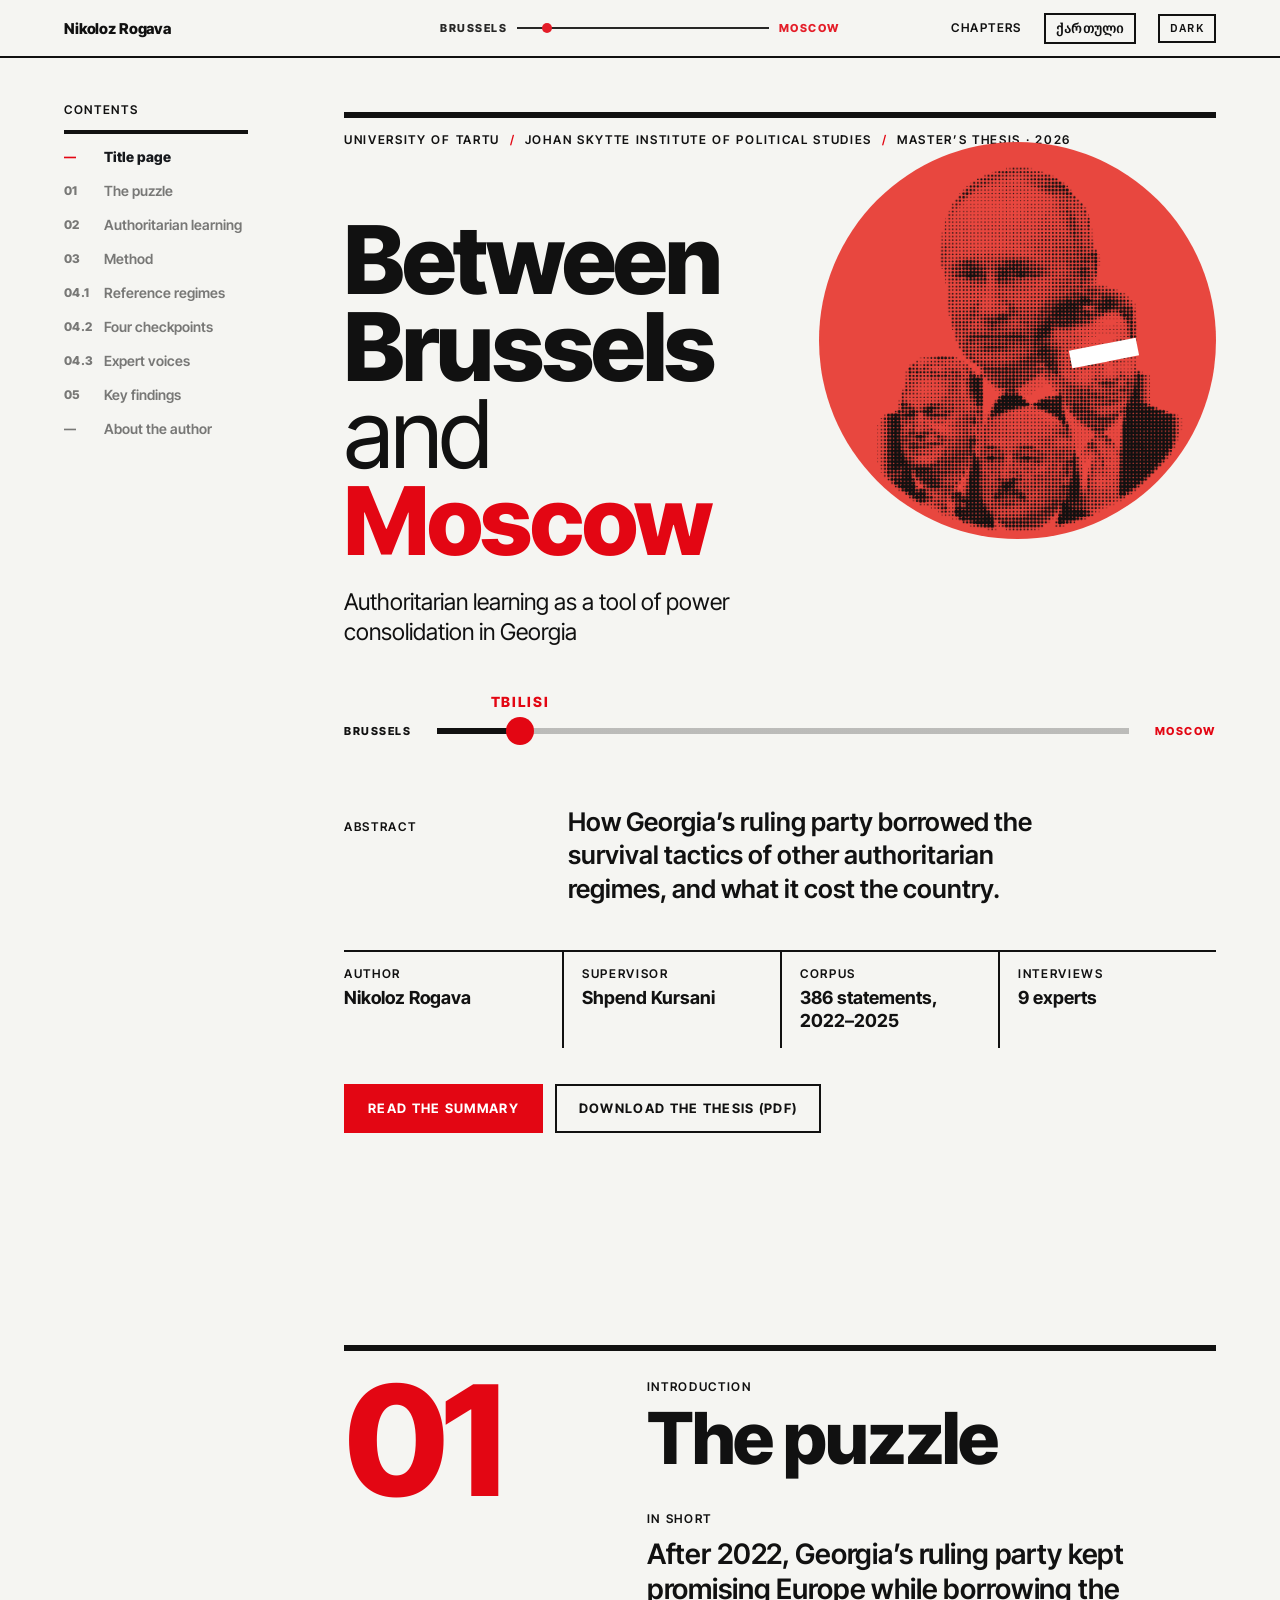
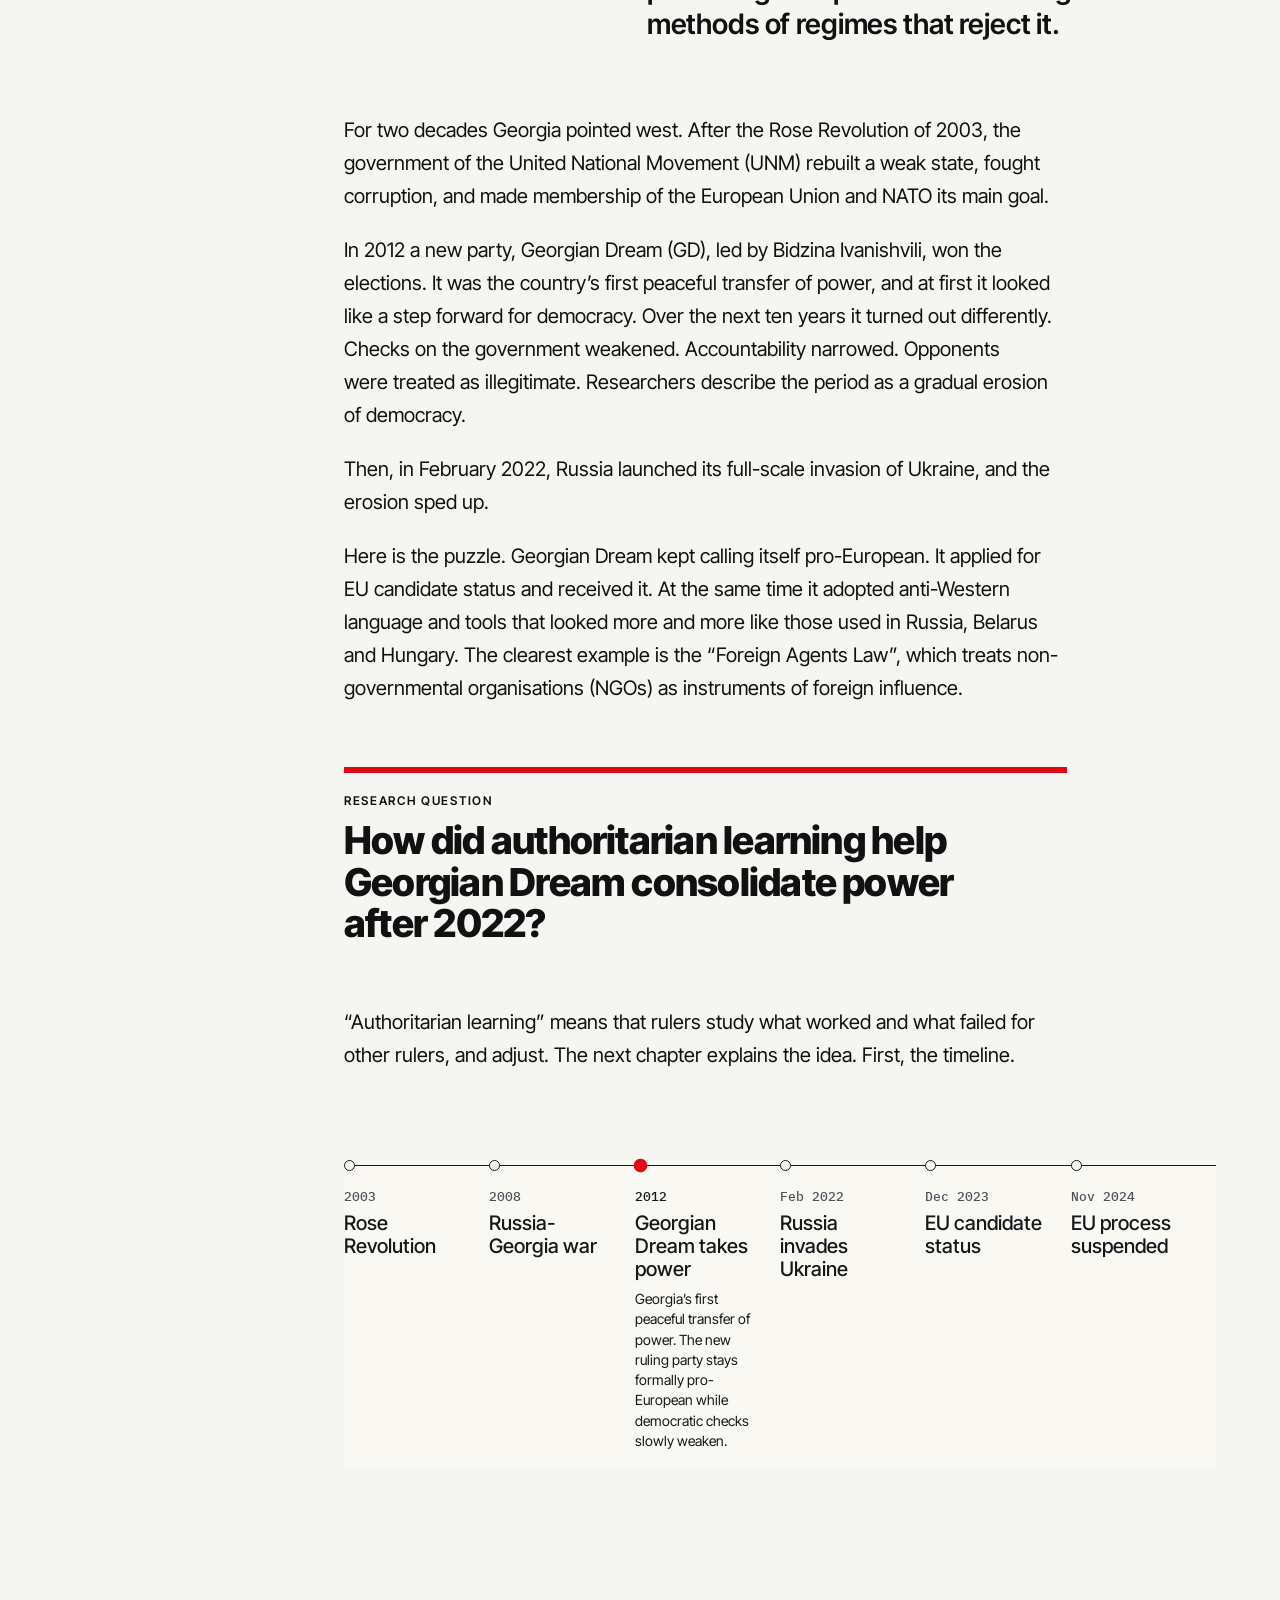
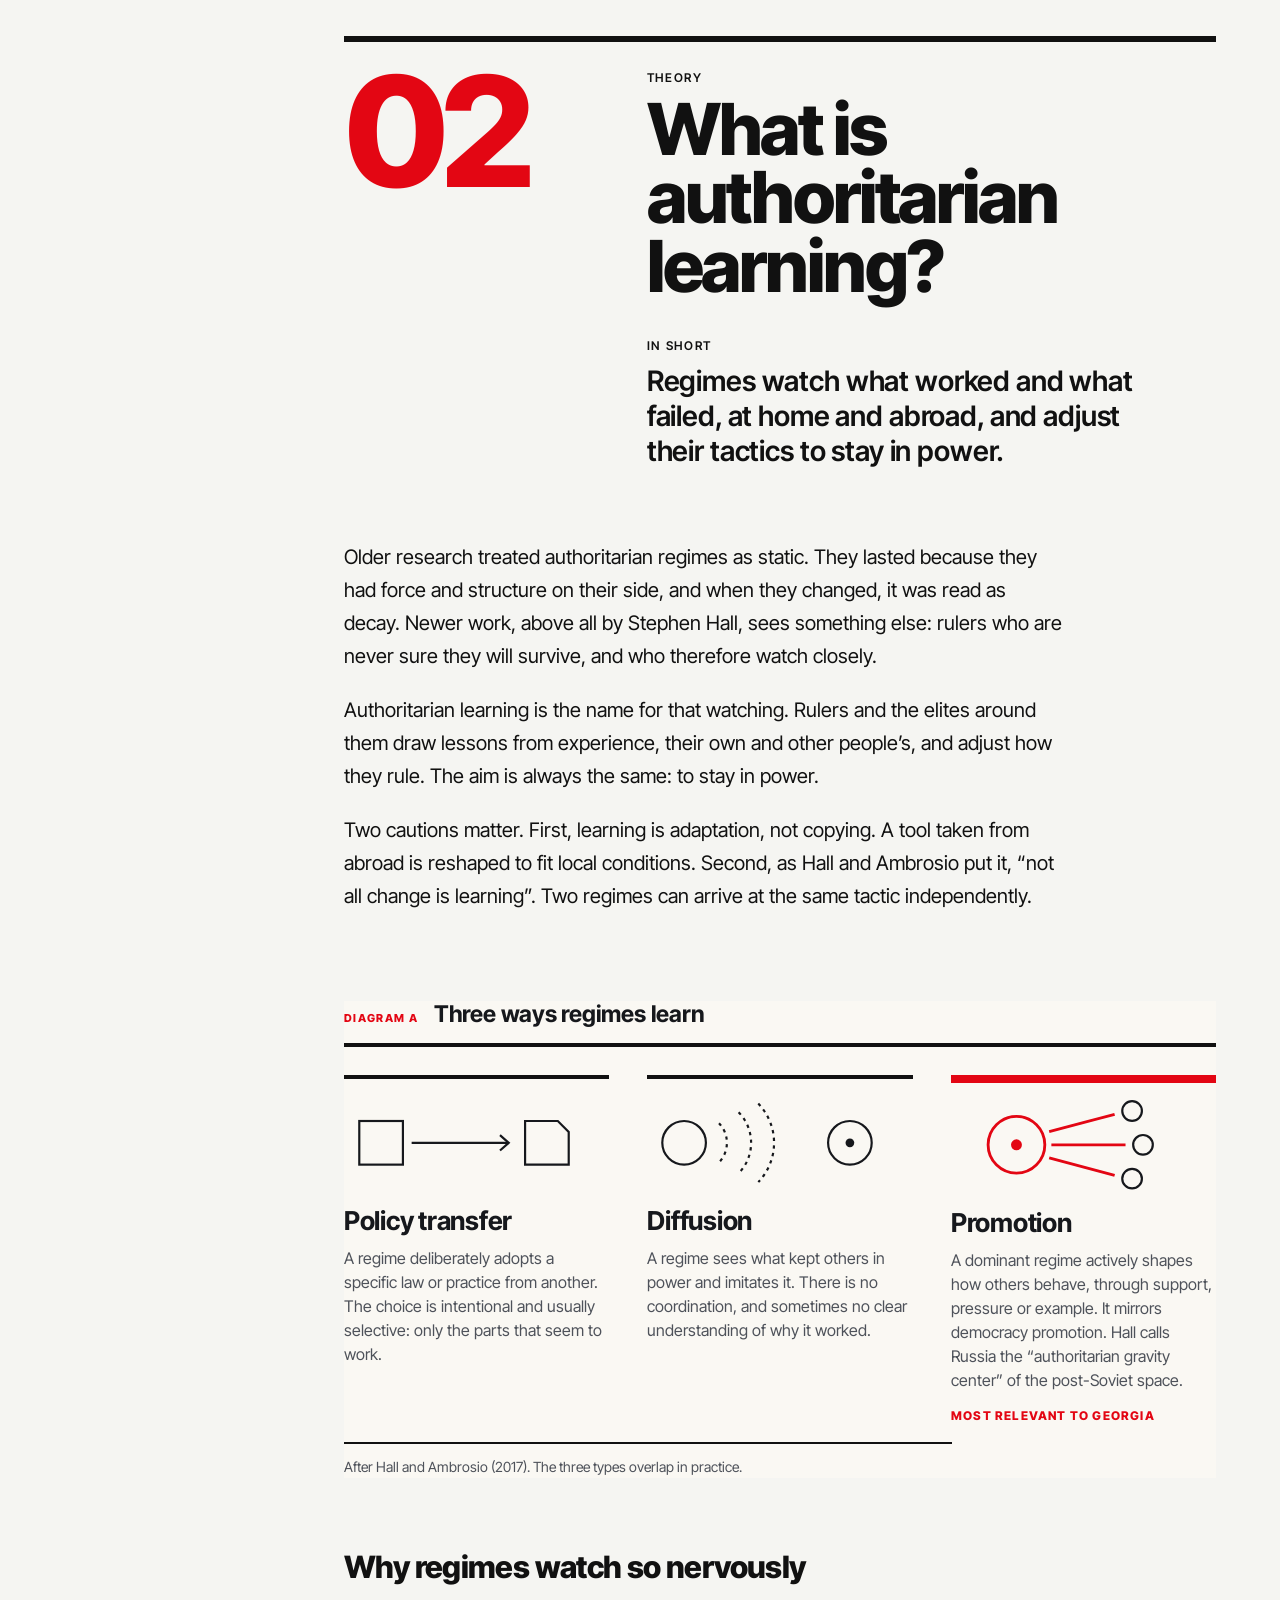
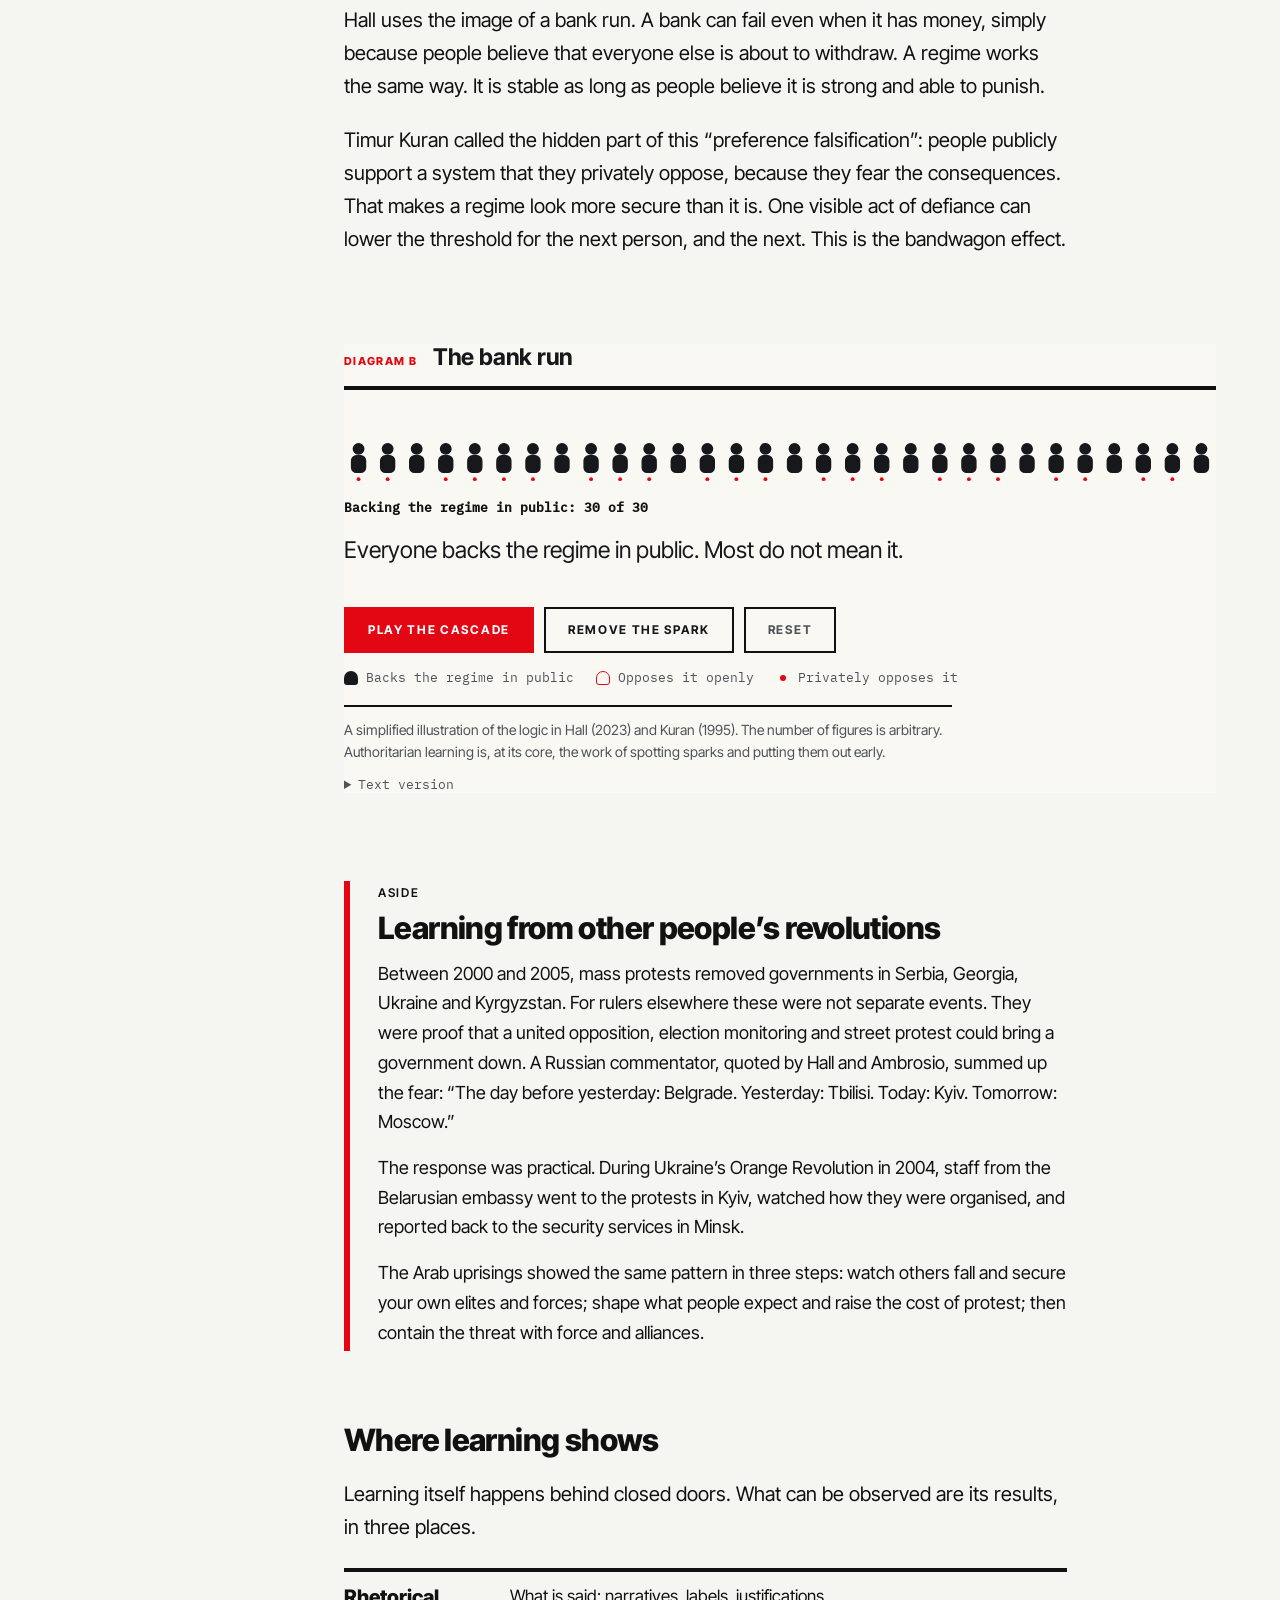
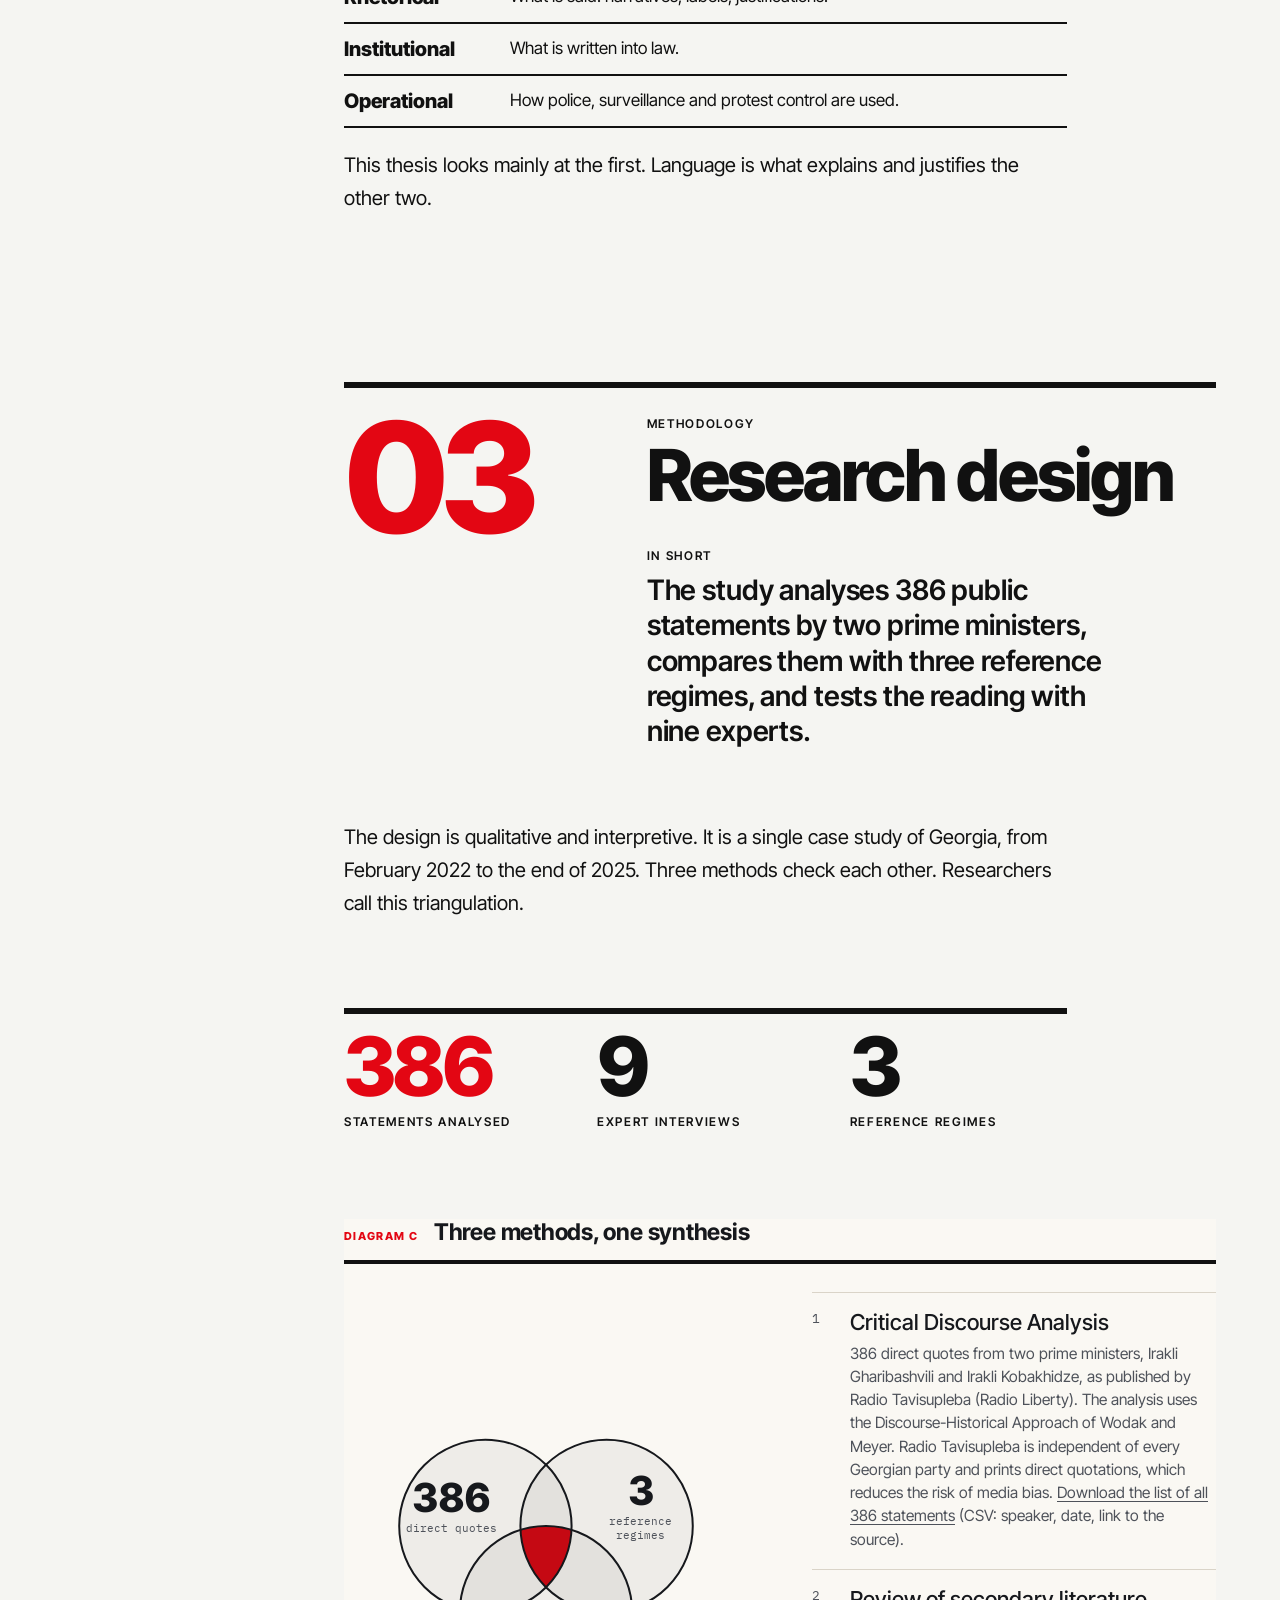
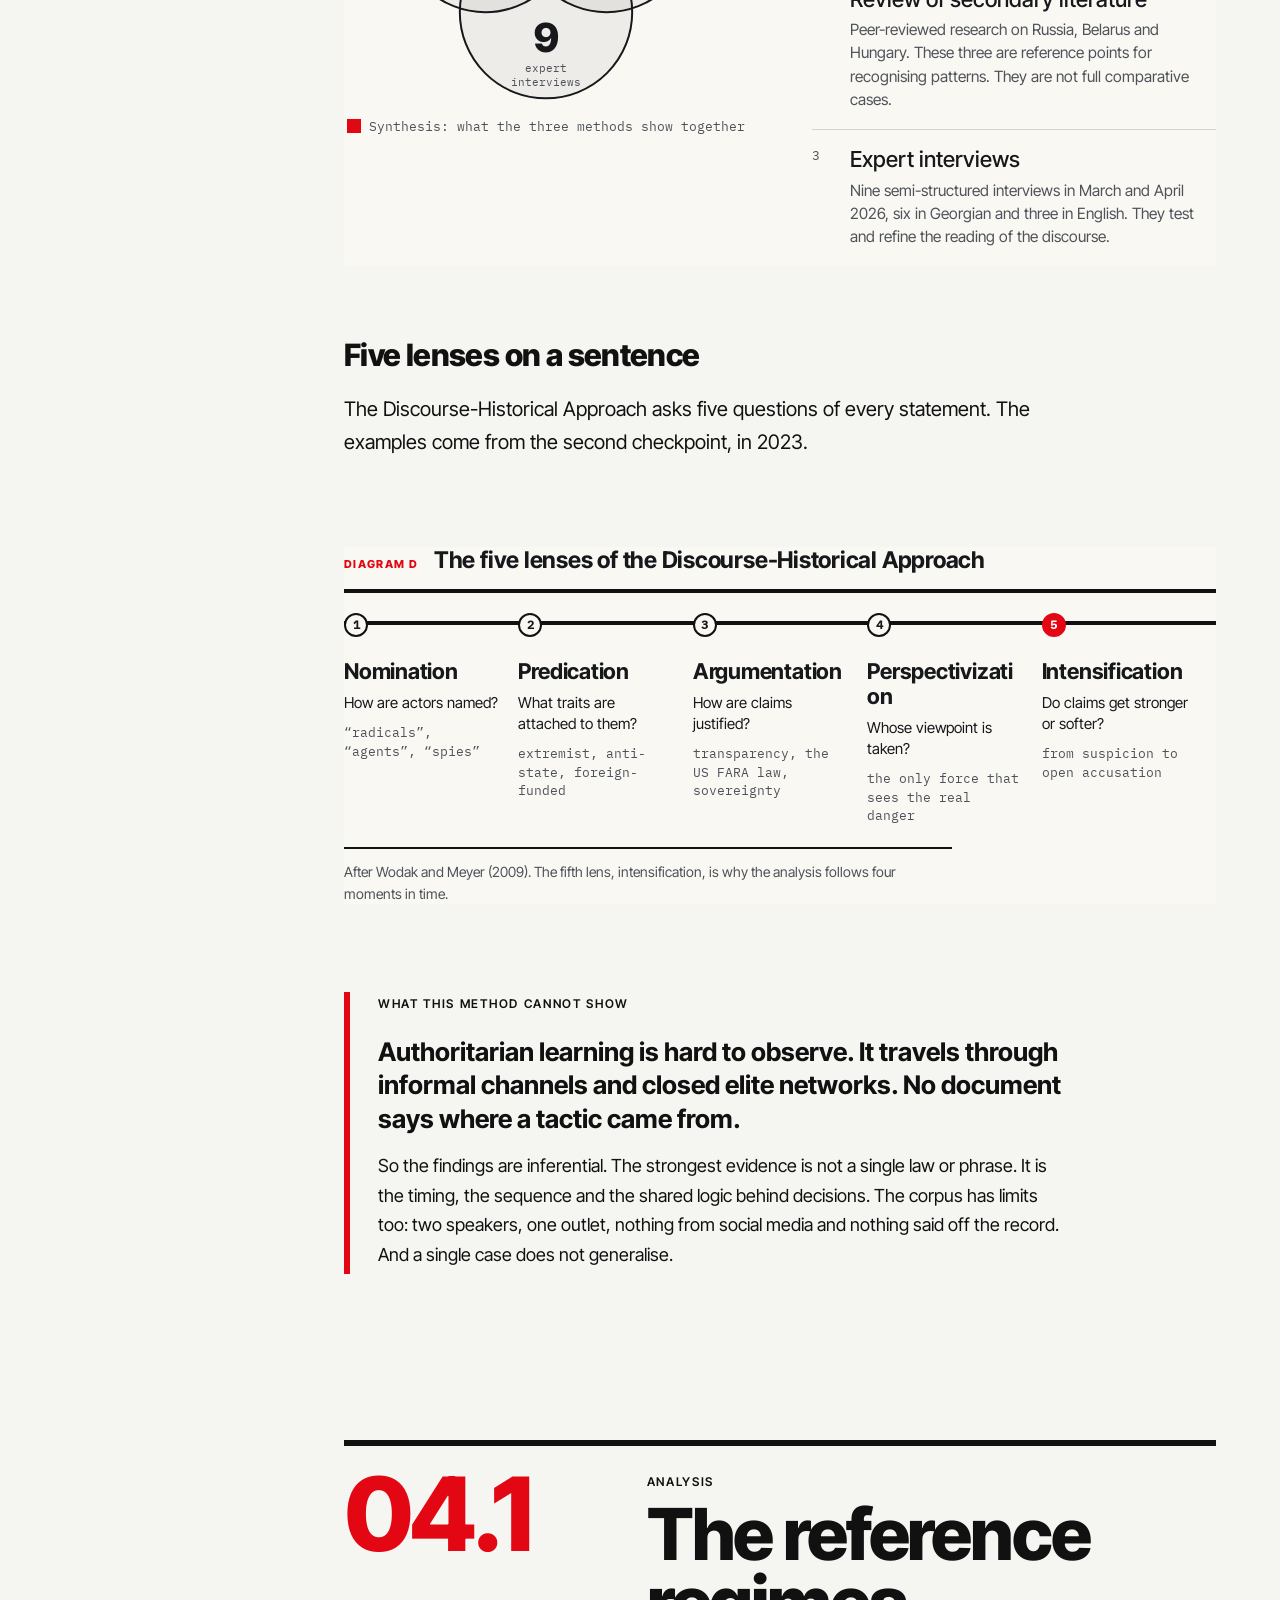
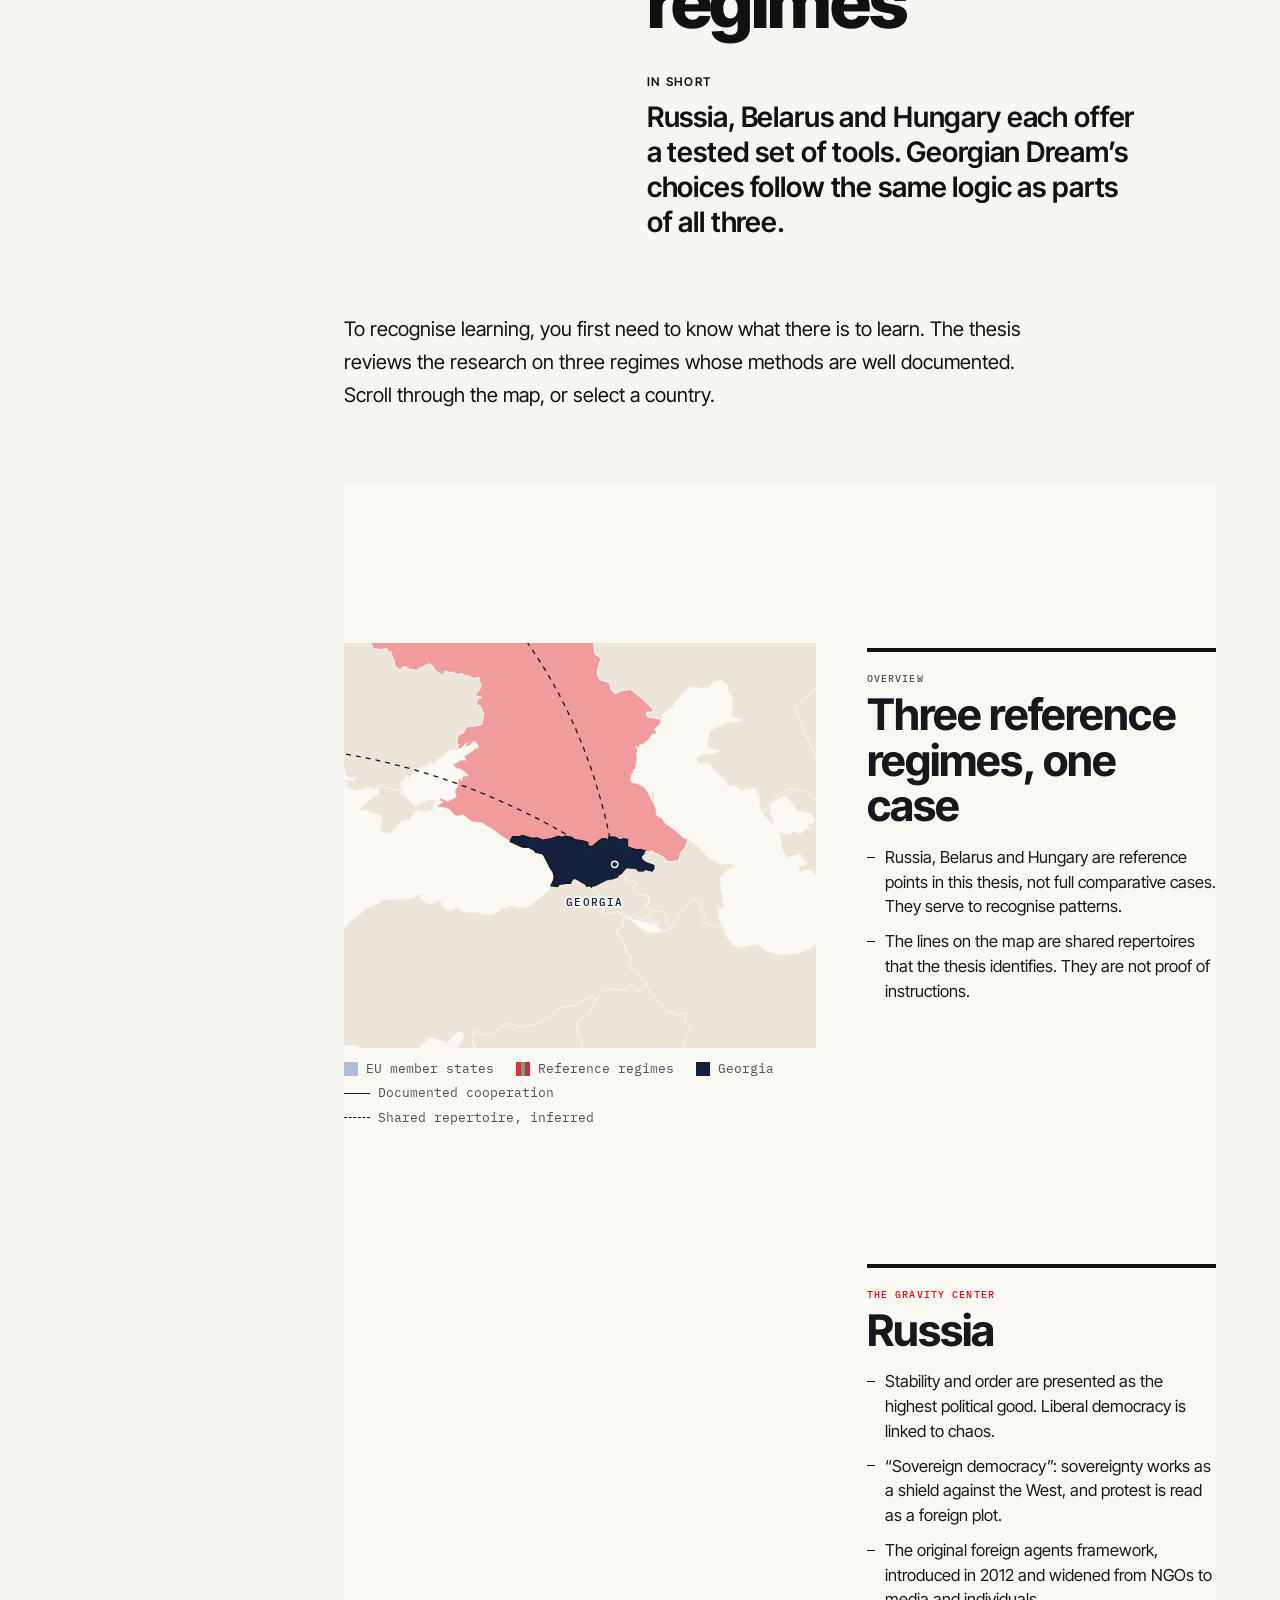
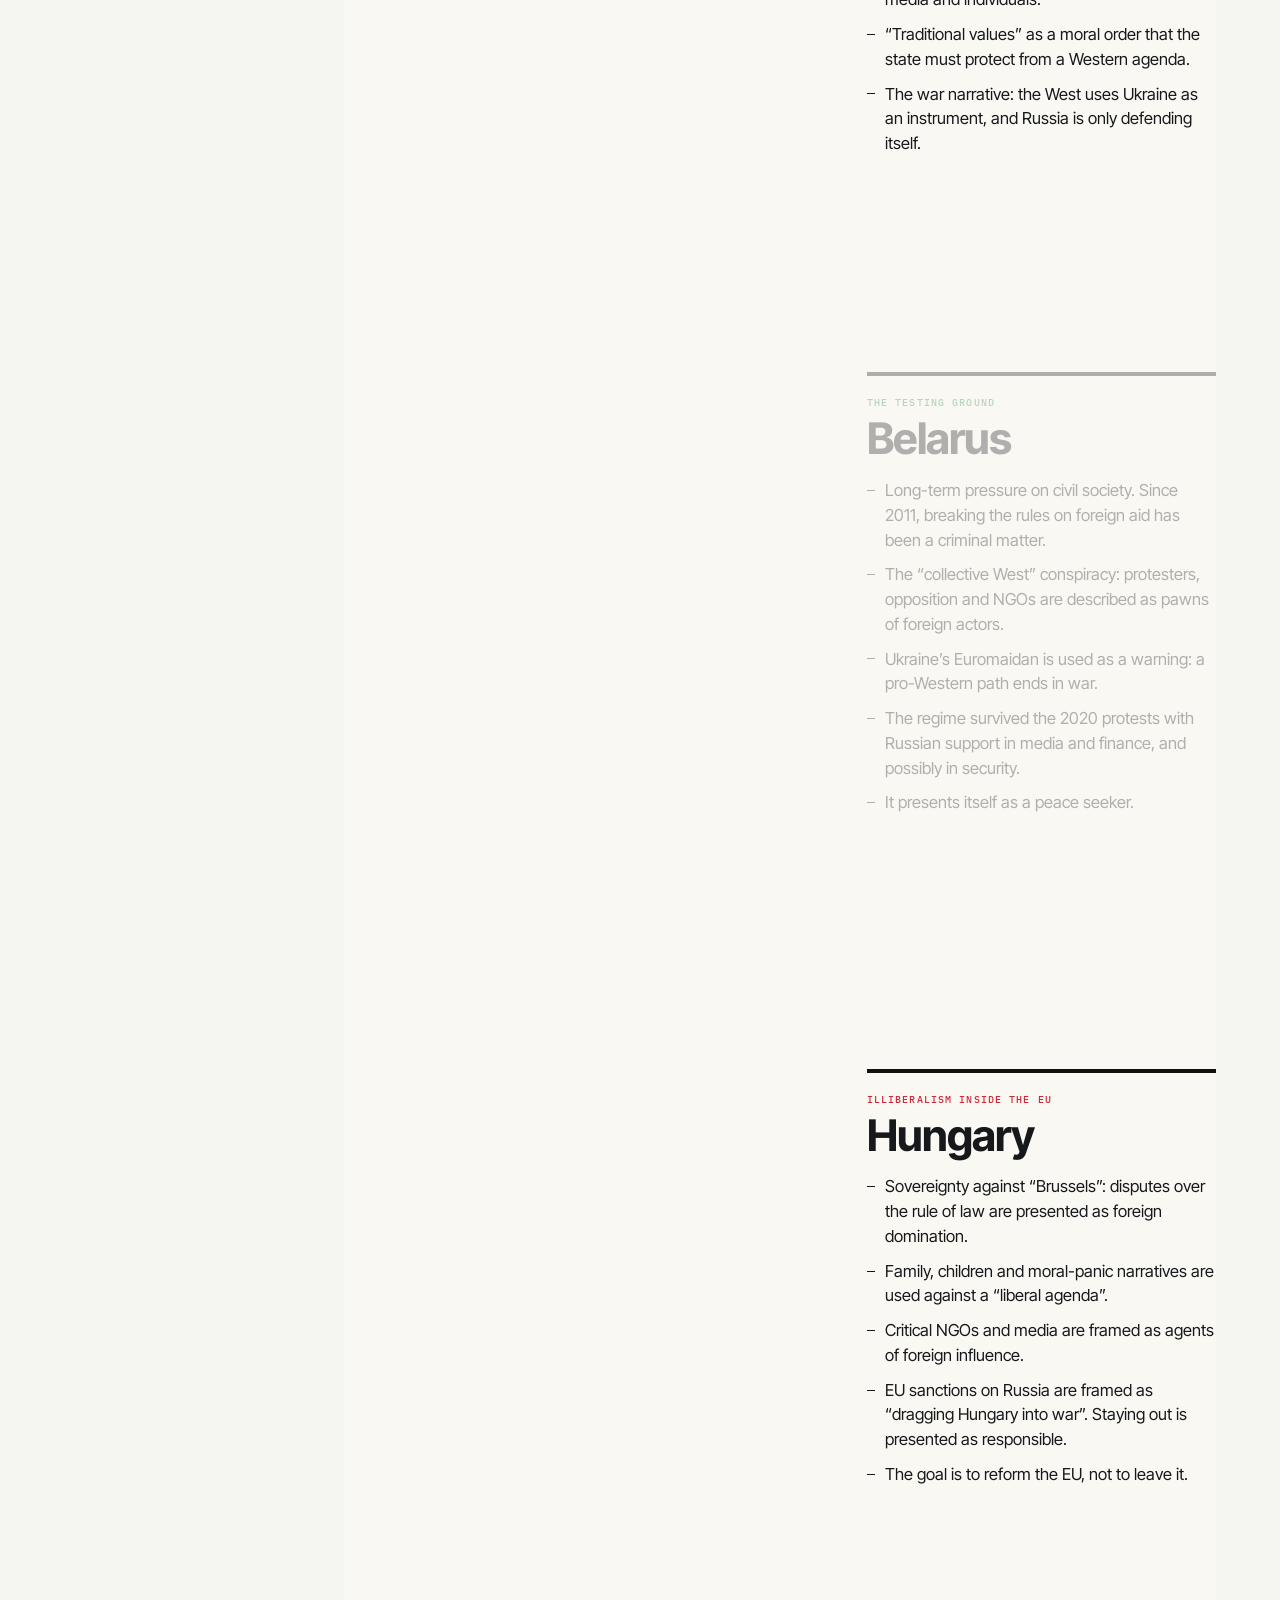
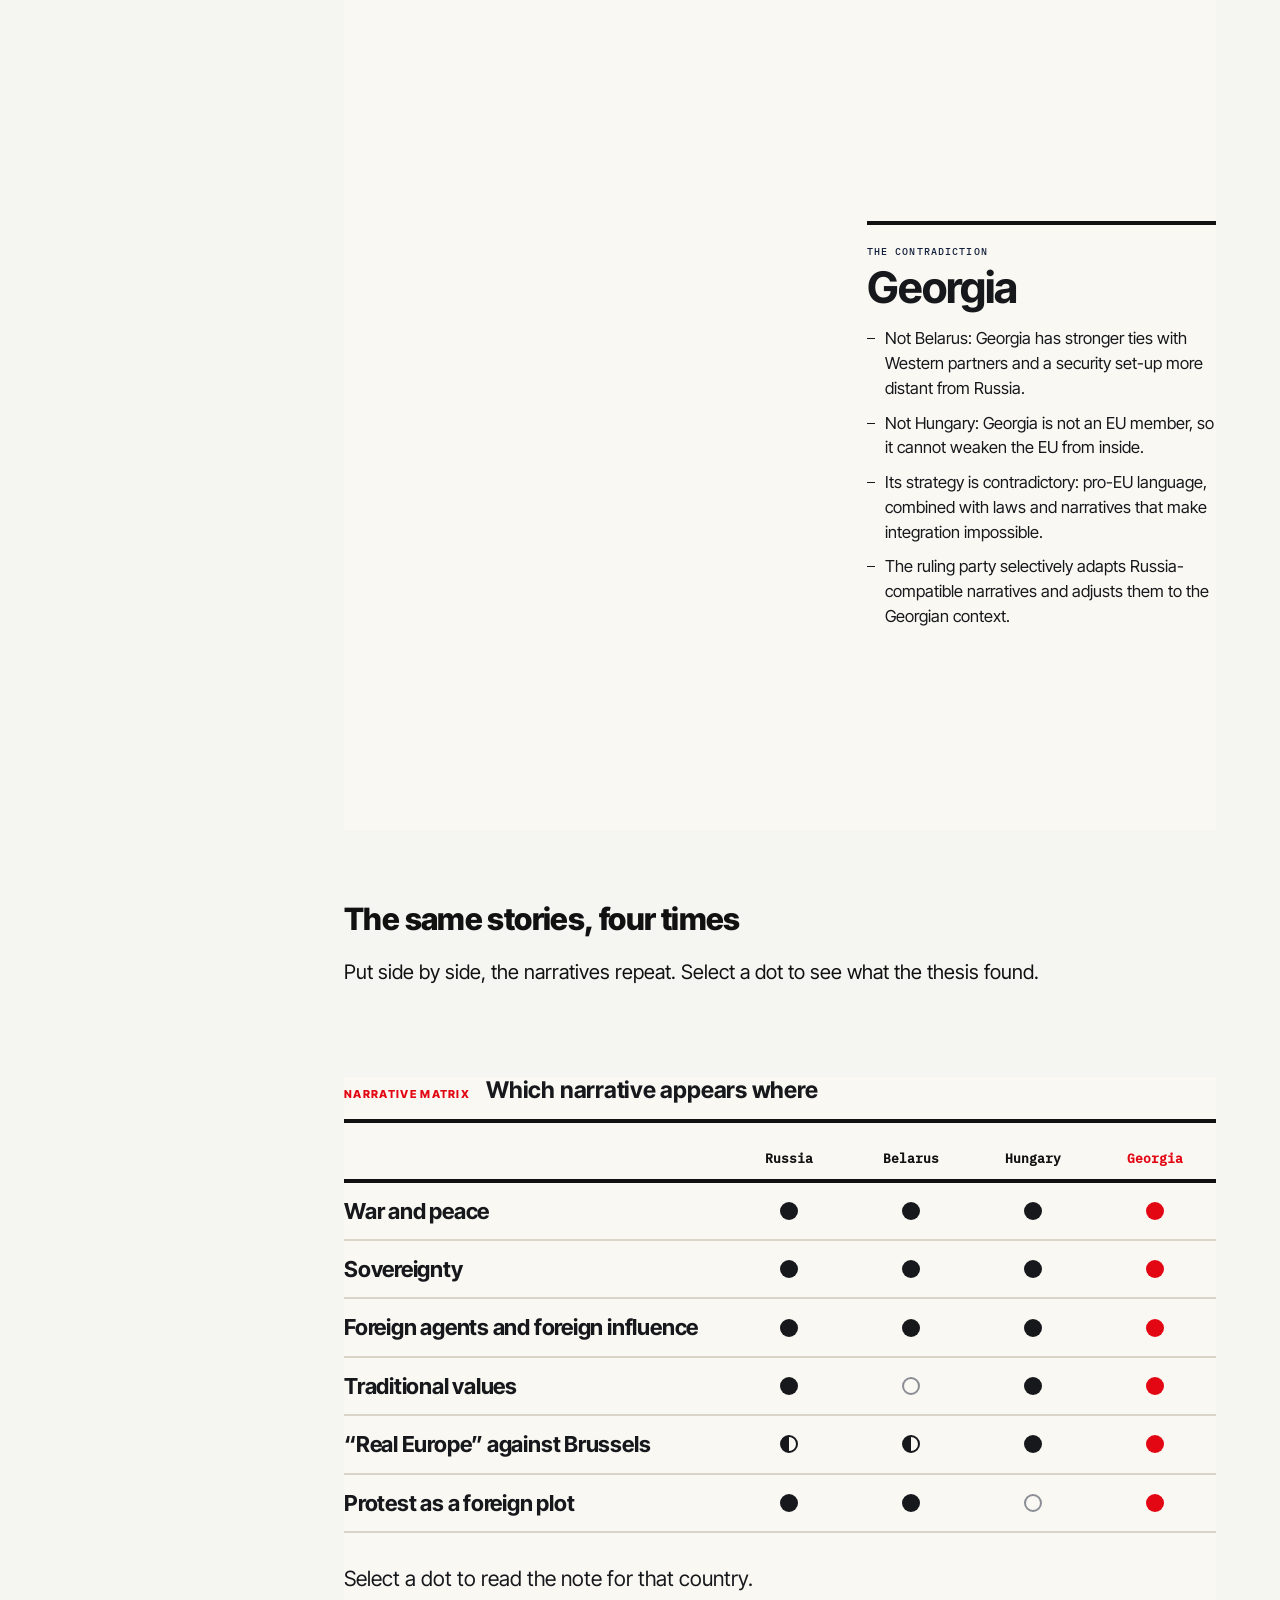
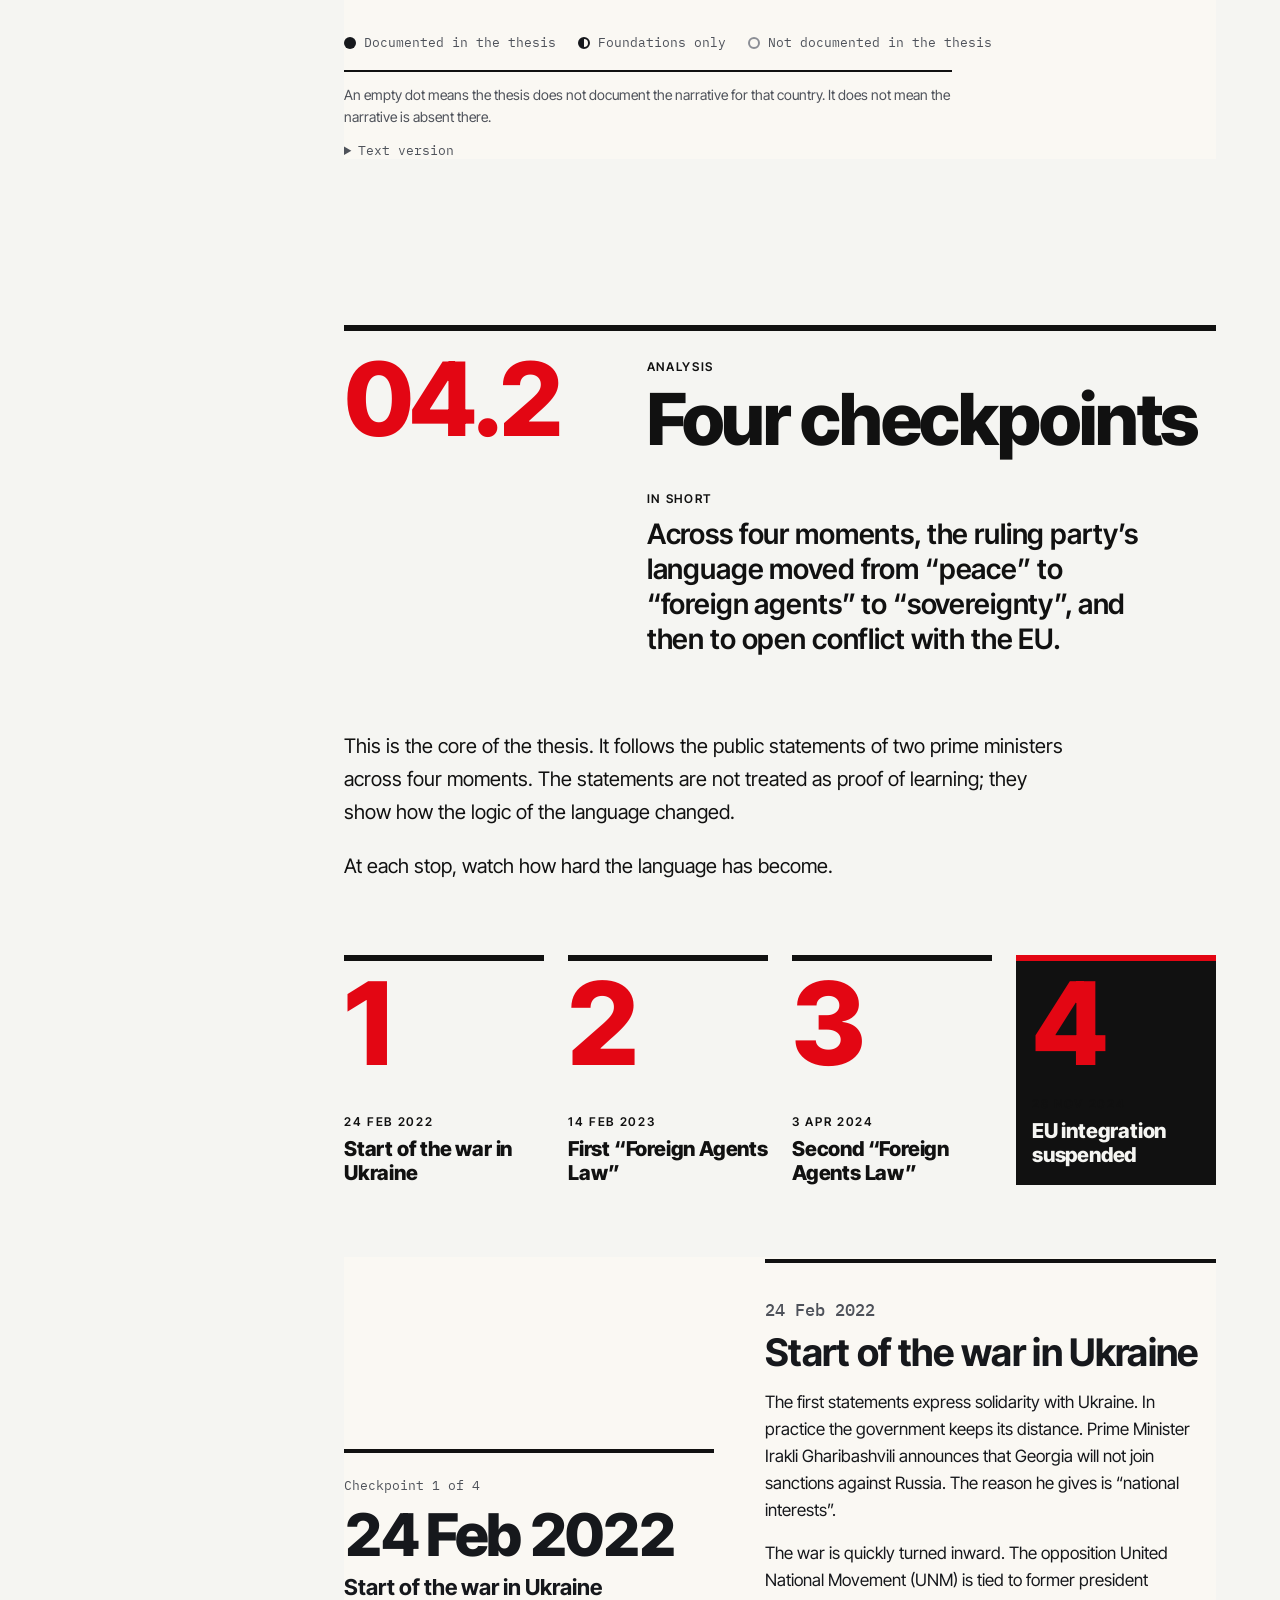
==== index.html @ d262dc23 "KA: original Georgian wording for the 3 December 2024 quote Co-Authored-By: Claude Opus 5.5 <noreply" ====
<!DOCTYPE html>
<html lang="en">
<head>
<meta charset="utf-8">
<meta name="viewport" content="width=device-width, initial-scale=1">
<title>Between Brussels and Moscow | Nikoloz Rogava</title>
<meta name="description" content="How Georgia’s ruling party borrowed the survival tactics of other authoritarian regimes, and what it cost the country. A visual summary of Nikoloz Rogava’s MA thesis, University of Tartu, 2026.">
<meta name="author" content="Nikoloz Rogava">
<meta name="color-scheme" content="light dark">
<meta name="theme-color" content="#FAF8F3" media="(prefers-color-scheme: light)">
<meta name="theme-color" content="#121417" media="(prefers-color-scheme: dark)">

<!-- Open Graph / X card (link previews) -->
<meta property="og:type" content="article">
<meta property="og:title" content="Between Brussels and Moscow">
<meta property="og:description" content="How Georgia’s ruling party borrowed the survival tactics of other authoritarian regimes, and what it cost the country.">
<meta property="og:image" content="https://rogavanikolozi-a11y.github.io/Authoritarian-Georgia/images/preview-map.png">
<meta property="og:image:width" content="1200">
<meta property="og:image:height" content="630">
<meta property="og:image:alt" content="Map of Europe linking Brussels, Moscow, Belarus, Hungary and Georgia, beside the title Between Brussels and Moscow.">
<link rel="canonical" href="https://rogavanikolozi-a11y.github.io/Authoritarian-Georgia/">
<link rel="alternate" hreflang="en" href="https://rogavanikolozi-a11y.github.io/Authoritarian-Georgia/">
<link rel="alternate" hreflang="ka" href="https://rogavanikolozi-a11y.github.io/Authoritarian-Georgia/ka/">
<meta property="og:url" content="https://rogavanikolozi-a11y.github.io/Authoritarian-Georgia/">
<meta property="og:site_name" content="Nikoloz Rogava">
<meta name="twitter:card" content="summary_large_image">
<meta name="twitter:title" content="Between Brussels and Moscow">
<meta name="twitter:description" content="How Georgia’s ruling party borrowed the survival tactics of other authoritarian regimes, and what it cost the country.">
<meta name="twitter:image" content="https://rogavanikolozi-a11y.github.io/Authoritarian-Georgia/images/preview-map.png">

<link rel="icon" href="data:image/svg+xml,%3Csvg xmlns='http://www.w3.org/2000/svg' viewBox='0 0 32 32'%3E%3Crect width='32' height='32' fill='%23FAF8F3'/%3E%3Cpath d='M4 16h24' stroke='%231B1A17' stroke-width='1.5'/%3E%3Cpath d='M4 12v8' stroke='%231F3F73' stroke-width='2.5'/%3E%3Cpath d='M28 12v8' stroke='%239A4B24' stroke-width='2.5'/%3E%3Ccircle cx='19' cy='16' r='3.5' fill='%237D1F35'/%3E%3C/svg%3E">
<link rel="preload" href="fonts/newsreader-latin-opsz-normal.woff2" as="font" type="font/woff2" crossorigin>
<link rel="preload" href="fonts/ibm-plex-sans-latin-400-normal.woff2" as="font" type="font/woff2" crossorigin>
<link rel="stylesheet" href="styles.css?v=20261118i">
<script>
  /* Apply a saved theme before first paint */
  (function () {
    try {
      var t = localStorage.getItem("theme");
      if (t === "dark" || t === "light") document.documentElement.setAttribute("data-theme", t);
    } catch (e) {}
    document.documentElement.classList.add("js");
  })();
</script>
<script type="application/ld+json">
{
  "@context": "https://schema.org",
  "@graph": [
    {
      "@type": "Person",
      "@id": "https://rogavanikolozi-a11y.github.io/Authoritarian-Georgia/#person",
      "name": "Nikoloz Rogava",
      "jobTitle": "Political Analyst",
      "worksFor": { "@type": "Organization", "name": "TV Formula" },
      "alumniOf": [
        { "@type": "CollegeOrUniversity", "name": "University of Tartu" },
        { "@type": "CollegeOrUniversity", "name": "Tbilisi State University" }
      ],
      "knowsAbout": ["Authoritarian learning", "EU-Georgia relations", "Eastern Partnership", "Post-Soviet politics"],
      "url": "https://rogavanikolozi-a11y.github.io/Authoritarian-Georgia/",
      "image": "https://rogavanikolozi-a11y.github.io/Authoritarian-Georgia/images/portrait.jpg",
      "sameAs": ["https://www.linkedin.com/in/nikoloz-rogava-43b50126a/"]
    },
    {
      "@type": "Thesis",
      "name": "Between Brussels and Moscow: Authoritarian Learning as a Tool of Power Consolidation in Georgia",
      "author": { "@id": "https://rogavanikolozi-a11y.github.io/Authoritarian-Georgia/#person" },
      "datePublished": "2026",
      "inSupportOf": "MA",
      "url": "https://rogavanikolozi-a11y.github.io/Authoritarian-Georgia/",
      "sameAs": "https://dspace.ut.ee/items/77e28aac-2990-48bd-a091-a60995d9a4b0",
      "sourceOrganization": { "@type": "CollegeOrUniversity", "name": "University of Tartu, Johan Skytte Institute of Political Studies" }
    }
  ]
}
</script>
<link rel="preconnect" href="https://fonts.googleapis.com">
<link rel="preconnect" href="https://fonts.gstatic.com" crossorigin>
<link rel="stylesheet" href="https://fonts.googleapis.com/css2?family=Inter+Tight:wght@400;600;700;800&display=swap">
<link rel="stylesheet" href="swiss.css?v=20261118i">
</head>
<body>
<a class="skip" href="#main">Skip to the story</a>

<!-- ============================ TOP BAR ============================ -->
<header class="bar" id="bar">
  <div class="bar__progress" aria-hidden="true"><span id="progress"></span></div>
  <a class="bar__name" href="#hero">Nikoloz Rogava</a>

  <div class="bar__pole" aria-hidden="true">
    <div class="pole pole--mini" id="barPole" style="--p:.5">
      <span class="pole__end pole__end--w">Brussels</span>
      <span class="pole__track"><span class="pole__mark"><i></i></span></span>
      <span class="pole__end pole__end--e">Moscow</span>
    </div>
  </div>

  <nav class="bar__nav" aria-label="Site">
    <details class="menu" id="menu">
      <summary>Chapters</summary>
      <ol class="menu__list">
        <li><a href="#puzzle"><span>01</span> The puzzle</a></li>
        <li><a href="#theory"><span>02</span> What is authoritarian learning?</a></li>
        <li><a href="#method"><span>03</span> Research design</a></li>
        <li><a href="#regimes"><span>04.1</span> The reference regimes</a></li>
        <li><a href="#checkpoints"><span>04.2</span> Four checkpoints</a></li>
        <li><a href="#experts"><span>04.3</span> Expert voices</a></li>
        <li><a href="#findings"><span>05</span> Key findings</a></li>
        <li><a href="#about"><span></span> About the author</a></li>
      </ol>
    </details>
    <a class="bar__link" href="#about">About</a>
    <a class="bar__lang" href="ka/" lang="ka" hreflang="ka">ქართული</a>
    <button class="theme" id="themeToggle" type="button" aria-pressed="false"><span id="themeLabel">Dark</span><span class="sr"> mode</span></button>
  </nav>
</header>

<!-- Chapter dots (desktop) -->
<nav class="dots" aria-label="Chapters">
  <p class="dots__head">Contents</p>
  <ol>
    <li><a href="#hero" data-dot="hero"><span><em>—</em>Title page</span></a></li>
    <li><a href="#puzzle" data-dot="puzzle"><span><em>01</em>The puzzle</span></a></li>
    <li><a href="#theory" data-dot="theory"><span><em>02</em>Authoritarian learning</span></a></li>
    <li><a href="#method" data-dot="method"><span><em>03</em>Method</span></a></li>
    <li><a href="#regimes" data-dot="regimes"><span><em>04.1</em>Reference regimes</span></a></li>
    <li><a href="#checkpoints" data-dot="checkpoints"><span><em>04.2</em>Four checkpoints</span></a></li>
    <li><a href="#experts" data-dot="experts"><span><em>04.3</em>Expert voices</span></a></li>
    <li><a href="#findings" data-dot="findings"><span><em>05</em>Key findings</span></a></li>
    <li><a href="#about" data-dot="about"><span><em>—</em>About the author</span></a></li>
  </ol>
</nav>

<main id="main">

<!-- ============================ 0. HERO ============================ -->
<section class="hero" id="hero" data-section="hero">
  <div class="hero__inner">
    <p class="hero__meta"><span>University of Tartu</span><span>Johan Skytte Institute of Political Studies</span><span>Master’s thesis · 2026</span></p>

    <div class="hero__titleblock">
      <h1 class="hero__title">Between Brussels <em>and</em> <span class="moscow">Moscow</span></h1>
      <p class="hero__sub">Authoritarian learning as a tool of power consolidation in Georgia</p>
    </div>
    <div class="sw-disc">
      <img class="sw-collage" src="images/faces/collage.webp" alt="Halftone collage of Vladimir Putin, Bidzina Ivanishvili, Viktor Orbán and Alexander Lukashenko" width="900" height="900">
      <span class="sw-ring" aria-hidden="true"></span>
      <span class="sw-bar" aria-hidden="true"></span>
    </div>


    <div class="hero__pole" role="img" aria-label="A thin horizontal axis. Brussels is at the left end, Moscow at the right end, and Tbilisi is marked between them.">
      <div class="pole pole--hero" id="heroPole" style="--p:.5">
        <span class="pole__end pole__end--w">Brussels</span>
        <span class="pole__track"><span class="pole__mark"><i></i><b>Tbilisi</b></span></span>
        <span class="pole__end pole__end--e">Moscow</span>
      </div>
    </div>

    <div class="hero__abstract">
      <p class="label">Abstract</p>
      <p class="hero__hook">How Georgia’s ruling party borrowed the survival tactics of other authoritarian regimes, and what it cost the country.</p>
    </div>

    <dl class="hero__facts">
      <div><dt>Author</dt><dd>Nikoloz Rogava</dd></div>
      <div><dt>Supervisor</dt><dd>Shpend Kursani</dd></div>
      <div><dt>Corpus</dt><dd>386 statements, 2022–2025</dd></div>
      <div><dt>Interviews</dt><dd>9 experts</dd></div>
    </dl>

    <p class="hero__cta">
      <a class="btn btn--solid" href="#puzzle">Read the summary</a>
      <a class="btn" href="assets/thesis.pdf" download="Rogava-2026-Between-Brussels-and-Moscow.pdf">Download the thesis (PDF)</a>
    </p>
  </div>
</section>

<!-- ============================ 01. THE PUZZLE ============================ -->
<section class="chapter" id="puzzle" data-section="puzzle">
  <header class="chapter__head">
    <p class="chapter__num" aria-hidden="true">01</p>
    <p class="label">Introduction</p>
    <h2>The puzzle</h2>
    <p class="inshort"><span class="label">In short</span>After 2022, Georgia’s ruling party kept promising Europe while borrowing the methods of regimes that reject it.</p>
  </header>

  <div class="prose">
    <p>For two decades Georgia pointed west. After the Rose Revolution of 2003, the government of the United National Movement (UNM) rebuilt a weak state, fought corruption, and made membership of the European Union and NATO its main goal.</p>
    <p>In 2012 a new party, Georgian Dream (GD), led by Bidzina Ivanishvili, won the elections. It was the country’s first peaceful transfer of power, and at first it looked like a step forward for democracy. Over the next ten years it turned out differently. Checks on the government weakened. Accountability narrowed. Opponents were treated as illegitimate. Researchers describe the period as a gradual erosion of democracy.</p>
    <p>Then, in February 2022, Russia launched its full-scale invasion of Ukraine, and the erosion sped up.</p>
    <p>Here is the puzzle. Georgian Dream kept calling itself pro-European. It applied for EU candidate status and received it. At the same time it adopted anti-Western language and tools that looked more and more like those used in Russia, Belarus and Hungary. The clearest example is the “Foreign Agents Law”, which treats non-governmental organisations (NGOs) as instruments of foreign influence.</p>
    <p class="rq"><span class="label">Research question</span>How did authoritarian learning help Georgian Dream consolidate power after 2022?</p>
    <p>“Authoritarian learning” means that rulers study what worked and what failed for other rulers, and adjust. The next chapter explains the idea. First, the timeline.</p>
  </div>

  <figure class="fig fig--wide" id="figTimeline">
    <div class="tl" id="timeline"></div>
  </figure>
</section>

<!-- ============================ 02. THEORY ============================ -->
<section class="chapter" id="theory" data-section="theory">
  <header class="chapter__head">
    <p class="chapter__num" aria-hidden="true">02</p>
    <p class="label">Theory</p>
    <h2>What is authoritarian learning?</h2>
    <p class="inshort"><span class="label">In short</span>Regimes watch what worked and what failed, at home and abroad, and adjust their tactics to stay in power.</p>
  </header>

  <div class="prose">
    <p>Older research treated authoritarian regimes as static. They lasted because they had force and structure on their side, and when they changed, it was read as decay. Newer work, above all by Stephen Hall, sees something else: rulers who are never sure they will survive, and who therefore watch closely.</p>
    <p>Authoritarian learning is the name for that watching. Rulers and the elites around them draw lessons from experience, their own and other people’s, and adjust how they rule. The aim is always the same: to stay in power.</p>
    <p>Two cautions matter. First, learning is adaptation, not copying. A tool taken from abroad is reshaped to fit local conditions. Second, as Hall and Ambrosio put it, “not all change is learning”. Two regimes can arrive at the same tactic independently.</p>
  </div>

  <figure class="fig fig--wide" id="figTypes">
    <p class="fig__title"><span class="label">Diagram A</span>Three ways regimes learn</p>
    <ol class="types">
      <li class="type">
        <svg viewBox="0 0 220 84" role="img" aria-label="A solid arrow carries a shape from one regime to another, where it is slightly altered.">
          <rect class="s" x="14" y="22" width="40" height="40"/>
          <path class="s draw" d="M62 42H150"/><path class="s" d="M143 35l8 7-8 7"/>
          <path class="s" d="M166 22h30l10 10v30h-40z"/>
        </svg>
        <h3>Policy transfer</h3>
        <p>A regime deliberately adopts a specific law or practice from another. The choice is intentional and usually selective: only the parts that seem to work.</p>
      </li>
      <li class="type">
        <svg viewBox="0 0 220 84" role="img" aria-label="One regime watches another from a distance. There is no line of contact, only ripples.">
          <circle class="s" cx="34" cy="42" r="20"/>
          <path class="s dash" d="M66 24a26 26 0 0 1 0 36"/><path class="s dash" d="M84 14a40 40 0 0 1 0 56"/><path class="s dash" d="M102 6a52 52 0 0 1 0 72"/>
          <circle class="s" cx="186" cy="42" r="20"/><circle class="f" cx="186" cy="42" r="4"/>
        </svg>
        <h3>Diffusion</h3>
        <p>A regime sees what kept others in power and imitates it. There is no coordination, and sometimes no clear understanding of why it worked.</p>
      </li>
      <li class="type type--key">
        <svg viewBox="0 0 220 84" role="img" aria-label="A large centre with arrows pointing outwards to three smaller regimes.">
          <circle class="s k" cx="60" cy="42" r="26"/><circle class="f k" cx="60" cy="42" r="5"/>
          <path class="s k draw" d="M90 30L150 14"/><path class="s k draw" d="M92 42H160"/><path class="s k draw" d="M90 54L150 70"/>
          <circle class="s" cx="166" cy="11" r="9"/><circle class="s" cx="176" cy="42" r="9"/><circle class="s" cx="166" cy="73" r="9"/>
        </svg>
        <h3>Promotion</h3>
        <p>A dominant regime actively shapes how others behave, through support, pressure or example. It mirrors democracy promotion. Hall calls Russia the “authoritarian gravity center” of the post-Soviet space.</p>
        <p class="type__tag">Most relevant to Georgia</p>
      </li>
    </ol>
    <figcaption>After Hall and Ambrosio (2017). The three types overlap in practice.</figcaption>
  </figure>

  <div class="prose">
    <h3 class="h3">Why regimes watch so nervously</h3>
    <p>Hall uses the image of a bank run. A bank can fail even when it has money, simply because people believe that everyone else is about to withdraw. A regime works the same way. It is stable as long as people believe it is strong and able to punish.</p>
    <p>Timur Kuran called the hidden part of this “preference falsification”: people publicly support a system that they privately oppose, because they fear the consequences. That makes a regime look more secure than it is. One visible act of defiance can lower the threshold for the next person, and the next. This is the bandwagon effect.</p>
  </div>

  <figure class="fig fig--wide" id="figBank">
    <p class="fig__title"><span class="label">Diagram B</span>The bank run</p>
    <div class="bank" id="bank">
      <div class="bank__stage" id="bankStage" role="img" aria-label="Thirty figures stand in a row. All of them back the regime in public, but most of them privately oppose it."></div>
      <p class="bank__count" id="bankCount" aria-hidden="true"></p>
      <p class="bank__status" id="bankStatus" aria-live="polite">Everyone backs the regime in public. Most do not mean it.</p>
      <div class="bank__ctrl">
        <button class="btn btn--solid" type="button" id="bankPlay">Play the cascade</button>
        <button class="btn" type="button" id="bankLearn">Remove the spark</button>
        <button class="btn btn--quiet" type="button" id="bankReset">Reset</button>
      </div>
      <ul class="legend">
        <li><span class="lg lg--fill"></span>Backs the regime in public</li>
        <li><span class="lg lg--out"></span>Opposes it openly</li>
        <li><span class="lg lg--dot"></span>Privately opposes it</li>
      </ul>
    </div>
    <figcaption>A simplified illustration of the logic in Hall (2023) and Kuran (1995). The number of figures is arbitrary. Authoritarian learning is, at its core, the work of spotting sparks and putting them out early.</figcaption>
    <details class="textver"><summary>Text version</summary>
      <p>Thirty people publicly support a regime. Twenty-two of them privately oppose it but stay silent out of fear. When one person defies the regime openly, the next finds it easier, and then the next. Within moments all twenty-two stand in open opposition, and only eight loyalists remain. If the regime removes the first person before anyone sees the act, nothing happens: everyone keeps up the appearance of support.</p>
    </details>
  </figure>

  <aside class="aside">
    <p class="label">Aside</p>
    <h3>Learning from other people’s revolutions</h3>
    <p>Between 2000 and 2005, mass protests removed governments in Serbia, Georgia, Ukraine and Kyrgyzstan. For rulers elsewhere these were not separate events. They were proof that a united opposition, election monitoring and street protest could bring a government down. A Russian commentator, quoted by Hall and Ambrosio, summed up the fear: “The day before yesterday: Belgrade. Yesterday: Tbilisi. Today: Kyiv. Tomorrow: Moscow.”</p>
    <p>The response was practical. During Ukraine’s Orange Revolution in 2004, staff from the Belarusian embassy went to the protests in Kyiv, watched how they were organised, and reported back to the security services in Minsk.</p>
    <p>The Arab uprisings showed the same pattern in three steps: watch others fall and secure your own elites and forces; shape what people expect and raise the cost of protest; then contain the threat with force and alliances.</p>
  </aside>

  <div class="prose">
    <h3 class="h3">Where learning shows</h3>
    <p>Learning itself happens behind closed doors. What can be observed are its results, in three places.</p>
    <dl class="dims">
      <div><dt>Rhetorical</dt><dd>What is said: narratives, labels, justifications.</dd></div>
      <div><dt>Institutional</dt><dd>What is written into law.</dd></div>
      <div><dt>Operational</dt><dd>How police, surveillance and protest control are used.</dd></div>
    </dl>
    <p>This thesis looks mainly at the first. Language is what explains and justifies the other two.</p>
  </div>
</section>

<!-- ============================ 03. METHOD ============================ -->
<section class="chapter" id="method" data-section="method">
  <header class="chapter__head">
    <p class="chapter__num" aria-hidden="true">03</p>
    <p class="label">Methodology</p>
    <h2>Research design</h2>
    <p class="inshort"><span class="label">In short</span>The study analyses 386 public statements by two prime ministers, compares them with three reference regimes, and tests the reading with nine experts.</p>
  </header>

  <div class="prose">
    <p>The design is qualitative and interpretive. It is a single case study of Georgia, from February 2022 to the end of 2025. Three methods check each other. Researchers call this triangulation.</p>
  </div>

  <div class="sw-stats">
    <div><b>386</b><span>statements analysed</span></div>
    <div><b>9</b><span>expert interviews</span></div>
    <div><b>3</b><span>reference regimes</span></div>
  </div>

  <figure class="fig fig--wide" id="figTri">
    <p class="fig__title"><span class="label">Diagram C</span>Three methods, one synthesis</p>
    <div class="tri-wrap">
      <div class="tri">
        <svg class="tri__svg" viewBox="0 0 600 420" aria-hidden="true">
          <defs>
            <clipPath id="triA"><circle cx="210" cy="150" r="128"/></clipPath>
            <clipPath id="triB" clip-path="url(#triA)"><circle cx="390" cy="150" r="128"/></clipPath>
          </defs>
          <circle class="tri__core" cx="300" cy="278" r="128" clip-path="url(#triB)"/>
          <circle class="tri__c" cx="210" cy="150" r="128"/>
          <circle class="tri__c" cx="390" cy="150" r="128"/>
          <circle class="tri__c" cx="300" cy="278" r="128"/>
        </svg>
        <div class="tri__lab tri__lab--1"><b data-count="386">386</b><span>direct quotes</span></div>
        <div class="tri__lab tri__lab--2"><b data-count="3">3</b><span>reference regimes</span></div>
        <div class="tri__lab tri__lab--3"><b data-count="9">9</b><span>expert interviews</span></div>
      </div>
      <p class="tri__note"><span class="lg lg--ge"></span>Synthesis: what the three methods show together</p>
    </div>
    <ol class="tri__list">
      <li>
        <h3>Critical Discourse Analysis</h3>
        <p>386 direct quotes from two prime ministers, Irakli Gharibashvili and Irakli Kobakhidze, as published by Radio Tavisupleba (Radio Liberty). The analysis uses the Discourse-Historical Approach of Wodak and Meyer. Radio Tavisupleba is independent of every Georgian party and prints direct quotations, which reduces the risk of media bias. <a href="data/corpus.csv" download="Rogava-2026-corpus.csv">Download the list of all 386 statements</a> (CSV: speaker, date, link to the source).</p>
      </li>
      <li>
        <h3>Review of secondary literature</h3>
        <p>Peer-reviewed research on Russia, Belarus and Hungary. These three are reference points for recognising patterns. They are not full comparative cases.</p>
      </li>
      <li>
        <h3>Expert interviews</h3>
        <p>Nine semi-structured interviews in March and April 2026, six in Georgian and three in English. They test and refine the reading of the discourse.</p>
      </li>
    </ol>
  </figure>

  <div class="prose">
    <h3 class="h3">Five lenses on a sentence</h3>
    <p>The Discourse-Historical Approach asks five questions of every statement. The examples come from the second checkpoint, in 2023.</p>
  </div>

  <figure class="fig fig--wide" id="figLenses">
    <p class="fig__title"><span class="label">Diagram D</span>The five lenses of the Discourse-Historical Approach</p>
    <ol class="lenses" id="lenses"></ol>
    <figcaption>After Wodak and Meyer (2009). The fifth lens, intensification, is why the analysis follows four moments in time.</figcaption>
  </figure>

  <aside class="limits">
    <p class="label">What this method cannot show</p>
    <p class="limits__lead">Authoritarian learning is hard to observe. It travels through informal channels and closed elite networks. No document says where a tactic came from.</p>
    <p>So the findings are inferential. The strongest evidence is not a single law or phrase. It is the timing, the sequence and the shared logic behind decisions. The corpus has limits too: two speakers, one outlet, nothing from social media and nothing said off the record. And a single case does not generalise.</p>
  </aside>
</section>

<!-- ============================ 04.1 REFERENCE REGIMES ============================ -->
<section class="chapter" id="regimes" data-section="regimes">
  <header class="chapter__head">
    <p class="chapter__num" aria-hidden="true">04.1</p>
    <p class="label">Analysis</p>
    <h2>The reference regimes</h2>
    <p class="inshort"><span class="label">In short</span>Russia, Belarus and Hungary each offer a tested set of tools. Georgian Dream’s choices follow the same logic as parts of all three.</p>
  </header>

  <div class="prose">
    <p>To recognise learning, you first need to know what there is to learn. The thesis reviews the research on three regimes whose methods are well documented. Scroll through the map, or select a country.</p>
  </div>

  <div class="scrolly scrolly--map" id="mapScrolly">
    <figure class="scrolly__graphic" id="figMap">
      <div class="map" id="map" role="group" aria-label="Map of Europe and the post-Soviet space. Russia, Belarus, Hungary and Georgia are highlighted. Brussels and Moscow are marked."></div>
      <ul class="legend legend--map">
        <li><span class="lg lg--eu"></span>EU member states</li>
        <li><span class="lg lg--ref"></span>Reference regimes</li>
        <li><span class="lg lg--ge"></span>Georgia</li>
        <li><span class="lg lg--arc"></span>Documented cooperation</li>
        <li><span class="lg lg--arcd"></span>Shared repertoire, inferred</li>
      </ul>
    </figure>
    <div class="scrolly__steps" id="mapSteps"></div>
  </div>

  <div class="prose">
    <h3 class="h3">The same stories, four times</h3>
    <p>Put side by side, the narratives repeat. Select a dot to see what the thesis found.</p>
  </div>

  <figure class="fig fig--wide" id="figMatrix">
    <p class="fig__title"><span class="label">Narrative matrix</span>Which narrative appears where</p>
    <div class="matrix" id="matrix"></div>
    <p class="matrix__note" id="matrixNote" aria-live="polite">Select a dot to read the note for that country.</p>
    <ul class="legend">
      <li><span class="dot dot--2"></span>Documented in the thesis</li>
      <li><span class="dot dot--1"></span>Foundations only</li>
      <li><span class="dot dot--0"></span>Not documented in the thesis</li>
    </ul>
    <figcaption>An empty dot means the thesis does not document the narrative for that country. It does not mean the narrative is absent there.</figcaption>
    <details class="textver"><summary>Text version</summary><div id="matrixText"></div></details>
  </figure>
</section>

<!-- ============================ 04.2 FOUR CHECKPOINTS ============================ -->
<section class="chapter" id="checkpoints" data-section="checkpoints">
  <header class="chapter__head">
    <p class="chapter__num" aria-hidden="true">04.2</p>
    <p class="label">Analysis</p>
    <h2>Four checkpoints</h2>
    <p class="inshort"><span class="label">In short</span>Across four moments, the ruling party’s language moved from “peace” to “foreign agents” to “sovereignty”, and then to open conflict with the EU.</p>
  </header>

  <div class="prose">
    <p>This is the core of the thesis. It follows the public statements of two prime ministers across four moments. The statements are not treated as proof of learning; they show how the logic of the language changed.</p>
    <p>At each stop, watch how hard the language has become.</p>
  </div>
  <ol class="sw-cp">
    <li><b aria-hidden="true">1</b><span class="label">24 Feb 2022</span><h3>Start of the war in Ukraine</h3></li>
    <li><b aria-hidden="true">2</b><span class="label">14 Feb 2023</span><h3>First “Foreign Agents Law”</h3></li>
    <li><b aria-hidden="true">3</b><span class="label">3 Apr 2024</span><h3>Second “Foreign Agents Law”</h3></li>
    <li><b aria-hidden="true">4</b><span class="label">28 Nov 2024</span><h3>EU integration suspended</h3></li>
  </ol>


  <div class="scrolly scrolly--cp" id="cpScrolly">
    <div class="scrolly__graphic">
      <div class="cp-panel" id="cpPanel" aria-hidden="true"></div>
    </div>
    <div class="scrolly__steps" id="cpSteps"></div>
  </div>

  <!-- Deep dive -->
  <div class="deep" id="law">
    <header class="deep__head">
      <p class="label">Deep dive</p>
      <h3>The Foreign Agents Law, the “litmus test”</h3>
    </header>
    <div class="prose">
      <p>If learning leaves a trace anywhere, it is in law. Documents are easier to compare than conversations. Several of the interviewed experts called the Foreign Agents Law the litmus test.</p>
      <p>The ruling party said the law was a copy of the American Foreign Agents Registration Act (FARA). Russia had defended its own law with the same comparison. The thesis sets the three side by side.</p>
    </div>

    <figure class="fig fig--wide" id="figLaw">
      <p class="fig__title"><span class="label">Comparison</span>FARA, Russia’s law and Georgia’s law</p>
      <div class="lawtable" id="lawTable"></div>
      <figcaption>Cells marked <span class="reading">reading</span> are interpretation, the author’s or an interviewee’s. The rest is reported from the sources the thesis cites.</figcaption>
    </figure>

    <div class="prose">
      <h4 class="h4">How the law works</h4>
      <p>The law does not need to ban or imprison anyone to have an effect. Its first function is symbolic.</p>
    </div>

    <figure class="fig fig--wide" id="figFlow">
      <ol class="flow" id="lawFlow"></ol>
      <figcaption>Based on the interviews with Lia Gurchiani and Anastasya Zavyalova and on the thesis’s synthesis.</figcaption>
    </figure>
  </div>
</section>

<!-- ============================ 04.3 EXPERT VOICES ============================ -->
<section class="chapter" id="experts" data-section="experts">
  <header class="chapter__head">
    <p class="chapter__num" aria-hidden="true">04.3</p>
    <p class="label">Analysis</p>
    <h2>Expert voices</h2>
    <p class="inshort"><span class="label">In short</span>Nine experts agreed that the similarities are not a coincidence, and warned against calling them proof.</p>
  </header>

  <div class="prose">
    <p>Between 24 March and 17 April 2026, nine people were interviewed: scholars of authoritarianism, specialists on foreign agents laws, a former diplomat and two opposition politicians. All agreed to be named.</p>
    <p>The interviews are not evidence in themselves. They serve to test and correct the reading of the discourse. Two of the nine are political opponents of the ruling party, and their views are reported as views.</p>
  </div>

  <div class="pulls">
    <blockquote class="pull">
      <p>Authoritarian learning is a “palette of survival tactics”.</p>
      <footer>Stephen G. F. Hall, University of Bath. Interview, 31 March 2026</footer>
    </blockquote>
    <blockquote class="pull pull--para">
      <p>Sovereignty has shifted from the democratic nation to the ruler.</p>
      <footer>Ghia Nodia, paraphrased. Interview, 30 March 2026</footer>
    </blockquote>
  </div>

  <div class="cards" id="expertCards"></div>

  <div class="split">
    <div>
      <h3 class="h3">Where they agreed</h3>
      <ul class="plain">
        <li>2022 accelerated a process that had begun earlier. Several date it to 2012.</li>
        <li>The similarities with Russia, Belarus and Hungary are not a coincidence.</li>
        <li>The Foreign Agents Law is the clearest trace of learning.</li>
      </ul>
    </div>
    <div>
      <h3 class="h3">Where they differed</h3>
      <p>They disagreed on why the pro-European line lasted so long. For Badridze it was imitation that collapsed once the EU asked for real reform. For Bokeria it was a way to take the benefits of Europe without the transformation. For Nodia the war changed the regime’s cost-benefit calculation. For Inauri the pretence was simply no longer needed.</p>
    </div>
  </div>
</section>

<!-- ============================ 05. FINDINGS ============================ -->
<section class="chapter" id="findings" data-section="findings">
  <header class="chapter__head">
    <p class="chapter__num" aria-hidden="true">05</p>
    <p class="label">Synthesis and conclusion</p>
    <h2>Key findings</h2>
    <p class="inshort"><span class="label">In short</span>Authoritarian learning made consolidation cheaper and easier to justify. The price was paid in sovereignty.</p>
  </header>

  <ol class="findings">
    <li class="finding">
      <p class="finding__n" aria-hidden="true">1</p>
      <div class="finding__body">
        <h3>Cheaper experimentation</h3>
        <p>Georgian Dream did not invent its tools from scratch. It adapted tools that had already been tested elsewhere. That lowered the risk of failure and made consolidation faster.</p>
        <p>The Foreign Agents Law is the sharpest example: a legal and rhetorical model already in use in Russia, defended with the same arguments, then used against similar actors.</p>
      </div>
      <figure class="finding__fig">
        <table class="adapt">
          <thead><tr><th scope="col">Tested elsewhere</th><th aria-hidden="true"></th><th scope="col">Adapted at home</th></tr></thead>
          <tbody>
            <tr><td>Russia’s foreign agents framework, 2012</td><td class="adapt__arrow" aria-hidden="true"><svg viewBox="0 0 60 12"><path class="draw" d="M0 6H56"/><path d="M50 1l6 5-6 5"/></svg></td><td>Two Foreign Agents bills, 2023 and 2024</td></tr>
            <tr><td>The defence: “transparency” and the FARA comparison</td><td class="adapt__arrow" aria-hidden="true"><svg viewBox="0 0 60 12"><path class="draw" d="M0 6H56"/><path d="M50 1l6 5-6 5"/></svg></td><td>The same two arguments</td></tr>
            <tr><td>The targets: NGOs, then media</td><td class="adapt__arrow" aria-hidden="true"><svg viewBox="0 0 60 12"><path class="draw" d="M0 6H56"/><path d="M50 1l6 5-6 5"/></svg></td><td>NGOs, media and watchdogs</td></tr>
          </tbody>
        </table>
      </figure>
    </li>

    <li class="finding">
      <p class="finding__n" aria-hidden="true">2</p>
      <div class="finding__body">
        <h3>A playbook of legitimizing language</h3>
        <p>Force alone was not enough. The ruling party also needed words that made its decisions sound reasonable. Authoritarian learning supplied them: not only what to do, but how to justify it.</p>
      </div>
      <figure class="finding__fig finding__fig--full" id="figPlaybook">
        <p class="fig__title"><span class="label">Diagram E</span>The playbook</p>
        <div class="playbook" id="playbook"></div>
      </figure>
    </li>

    <li class="finding">
      <p class="finding__n" aria-hidden="true">3</p>
      <div class="finding__body">
        <h3>Authoritarian promotion and the trade-off</h3>
        <p>Consolidation at home and geopolitics are one story. The turn against the West did two things at once. Inside Georgia it delegitimized the opposition, civil society and protest. Outside, it weakened the country’s links with Western institutions.</p>
        <p>The ruling party presented this as a defence of sovereignty. In practice it narrowed Georgia’s real sovereign choice, European integration, and expanded the influence of the country that occupies about 20% of Georgia’s territory.</p>
      </div>
      <figure class="finding__fig finding__fig--full">
        <div class="trade" id="trade">
          <div class="trade__side trade__side--gain">
            <p class="label">What the regime gained</p>
            <ul class="plain">
              <li>Opposition, NGOs and protest lose legitimacy</li>
              <li>Repression becomes easier to justify</li>
              <li>Survival in power</li>
            </ul>
          </div>
          <svg class="trade__beam" viewBox="0 0 400 120" aria-hidden="true">
            <path class="trade__post" d="M200 26V104M170 104H230"/>
            <g class="trade__arm"><path d="M40 26H360"/><path d="M40 26v16M360 26v16"/><rect x="18" y="42" width="44" height="14"/><rect x="330" y="42" width="60" height="30"/></g>
          </svg>
          <div class="trade__side trade__side--cost">
            <p class="label">What the country paid</p>
            <ul class="plain">
              <li>EU integration suspended until 2028</li>
              <li>Weaker links with Western institutions</li>
              <li>More room for Russian influence</li>
            </ul>
          </div>
        </div>
        <figcaption>Regime survival was narrated as national sovereignty. The thesis argues that it reduced the country’s actual room for choice.</figcaption>
      </figure>
    </li>
  </ol>

  <figure class="fig fig--wide" id="figGeorgia">
    <p class="fig__title"><span class="label">Map</span>Georgia and its occupied territories</p>
    <div class="map map--ge" id="mapGeorgia" role="img" aria-label="Map of Georgia. Abkhazia in the north-west and the Tskhinvali region, also called South Ossetia, in the north are hatched as Russian-occupied. Tbilisi is marked in the east."></div>
    <ul class="legend">
      <li><span class="lg lg--occ"></span>Russian-occupied, about 20% of Georgia’s territory</li>
      <li><span class="lg lg--cap"></span>Tbilisi</li>
    </ul>
    <figcaption>Abkhazia and the Tskhinvali region / South Ossetia. Boundaries from Natural Earth, shown schematically.</figcaption>
  </figure>

  <div class="prose">
    <h3 class="h3">What this means</h3>
    <p>Georgia’s turn after 2022 was not only one more stage of democratic decline at home. It was also shaped from outside, by a repertoire that Russia promotes and that other governments had already tested. Authoritarian learning gave the ruling party two things: a language that made its decisions look legitimate, and tools that were cheap to try because others had tried them first.</p>
    <p>The thesis does not claim to prove direct instructions from Moscow. It shows that the timing, the sequence and the logic of the government’s decisions match repertoires used elsewhere. And it points to a cost that the word “sovereignty” hides: tactics that keep a government in power can leave the country with fewer real choices.</p>
    <h3 class="h3">Future research</h3>
    <p>Two next steps follow. The first is a comparative study built on primary sources from each country, not on secondary literature. It could identify direct links with more confidence. The second is theoretical: authoritarian promotion needs frameworks from international politics, so that the goals of learning can be connected to its geopolitical results.</p>
    <p class="endcta"><a class="btn btn--solid" href="assets/thesis.pdf" download="Rogava-2026-Between-Brussels-and-Moscow.pdf">Download the full thesis (PDF)</a></p>
  </div>
  <p class="label sw-corpus-label">Appendix · Corpus</p>
  <details class="corpus" id="corpusBox" data-src="data/corpus.csv">
    <summary>Appendix: all 386 statements analysed</summary>
    <div class="corpus__wrap"><p class="corpus__note">Loading…</p></div>
  </details>
</section>

<!-- ============================ ABOUT ============================ -->
<section class="about" id="about" data-section="about">
  <header class="about__head">
    <p class="label">About the author</p>
    <h2>Nikoloz Rogava</h2>
  </header>

  <div class="about__grid">
    <figure class="portrait">
      <img src="images/portrait.jpg" alt="Portrait of Nikoloz Rogava, standing with arms crossed in front of a glass building." width="1051" height="1400" loading="lazy" decoding="async">
    </figure>
    <div class="about__bio">
      <p class="bio">Research interests: authoritarian learning, EU-Georgia relations, the Eastern Partnership and post-Soviet politics. MSc, University of Tartu.</p>
      <ul class="contact">
        <li><a id="emailLink" href="#">Email</a></li>
        <li><a id="linkedinLink" href="#" rel="me noopener">LinkedIn</a></li>
      </ul>
      <figure class="photo2">
        <img src="images/photo-2.jpg" alt="Nikoloz Rogava speaking at a seminar table, holding a pencil." width="1200" height="1200" loading="lazy" decoding="async">
      </figure>
    </div>
  </div>

  <div class="about__cols">
    <div>
      <h3 class="h3">Experience and education</h3>
      <ol class="cv" id="cvList"></ol>
    </div>
    <div>
      <h3 class="h3">Skills</h3>
      <ul class="skills" id="skillsList"></ul>
      <h3 class="h3">Contact</h3>
      <ul class="contact contact--stack">
        <li><a id="emailLink2" href="#">Email</a></li>
        <li><a id="linkedinLink2" href="#" rel="me noopener">LinkedIn</a></li>
      </ul>
    </div>
  </div>
</section>

</main>

<!-- ============================ FOOTER ============================ -->
<footer class="foot">
  <p class="sw-foot-name">Nikoloz Rogava</p>
  <div class="foot__grid">
    <div>
      <p class="label">The thesis</p>
      <p><a class="btn" href="assets/thesis.pdf" download="Rogava-2026-Between-Brussels-and-Moscow.pdf">Download the thesis (PDF)</a></p>
    </div>
    <div>
      <p class="label">Suggested citation (APA)</p>
      <p class="cite" id="citation">Rogava, N. (2026). <i>Between Brussels and Moscow: Authoritarian learning as a tool of power consolidation in Georgia</i> [Master’s thesis, University of Tartu]. University of Tartu DSpace. <a href="https://dspace.ut.ee/items/77e28aac-2990-48bd-a091-a60995d9a4b0">https://dspace.ut.ee/items/77e28aac-2990-48bd-a091-a60995d9a4b0</a></p>
      <p><button class="btn btn--quiet" type="button" id="copyCite">Copy citation</button> <span class="copied" id="copied" role="status" aria-live="polite"></span></p>
    </div>
    <div>
      <p class="label">Data and sources</p>
      <p>Discourse corpus: 386 direct quotations published by Radio Tavisupleba (Radio Liberty), listed in Appendix 1 of the thesis. Map data: Natural Earth. Needle positions on this site are illustrative.</p>
      <p><a class="btn btn--quiet" href="data/corpus.csv" download="Rogava-2026-corpus.csv">Download the corpus (CSV)</a></p>
      <p class="sw-credits">Portraits: halftone adaptations of photos by Kremlin.ru (Putin, Lukashenko; CC BY 4.0), Vox España (Orbán; CC0) and Michał Koziczyński, Senate of Poland (Ivanishvili; CC BY-SA 3.0, adaptation released under CC BY-SA 3.0), via Wikimedia Commons. <a href="images/faces/CREDITS.txt">Full credits</a>.</p>
    </div>
  </div>
  <p class="foot__copy">© 2026 Nikoloz Rogava</p>
</footer>

<noscript><p class="noscript">This page uses JavaScript for its maps and diagrams. The text is complete without it.</p></noscript>

<script defer src="data.js?v=20261118i"></script>
<script defer src="assets/geo.js"></script>
<script defer src="vendor/d3.v7.min.js"></script>
<script defer src="vendor/topojson-client.v3.min.js"></script>
<script defer src="main.js?v=20261118i"></script>
<script defer src="swiss.js?v=20261118i"></script>
</body>
</html>
---- styles.css ----
/* =========================================================================
   Between Brussels and Moscow / styles.css
   Contents: 1 fonts  2 tokens  3 base  4 pole (the needle)  5 top bar + nav
             6 hero  7 chapters + prose  8 figures  9 scrollytelling + maps
             10 checkpoints  11 law deep dive  12 experts  13 findings
             14 about  15 footer  16 motion + print
   ========================================================================= */

/* ---------- 1. Fonts (self-hosted) ---------- */
@font-face { font-family: "Noto Serif Georgian"; src: url("fonts/noto-serif-georgian-georgian-400-normal.woff2") format("woff2"); font-weight: 400; font-style: normal; font-display: swap; unicode-range: U+10A0-10FF, U+1C90-1CBF, U+2D00-2D2F; }
@font-face { font-family: "Newsreader"; src: url("fonts/newsreader-latin-opsz-normal.woff2") format("woff2"); font-weight: 200 800; font-style: normal; font-display: swap; }
@font-face { font-family: "IBM Plex Sans"; src: url("fonts/ibm-plex-sans-latin-400-normal.woff2") format("woff2"); font-weight: 400; font-style: normal; font-display: swap; }
@font-face { font-family: "IBM Plex Sans"; src: url("fonts/ibm-plex-sans-latin-400-italic.woff2") format("woff2"); font-weight: 400; font-style: italic; font-display: swap; }
@font-face { font-family: "IBM Plex Sans"; src: url("fonts/ibm-plex-sans-latin-500-normal.woff2") format("woff2"); font-weight: 500; font-style: normal; font-display: swap; }
@font-face { font-family: "IBM Plex Sans"; src: url("fonts/ibm-plex-sans-latin-600-normal.woff2") format("woff2"); font-weight: 600; font-style: normal; font-display: swap; }
@font-face { font-family: "IBM Plex Mono"; src: url("fonts/ibm-plex-mono-latin-400-normal.woff2") format("woff2"); font-weight: 400; font-style: normal; font-display: swap; }
@font-face { font-family: "IBM Plex Mono"; src: url("fonts/ibm-plex-mono-latin-500-normal.woff2") format("woff2"); font-weight: 500; font-style: normal; font-display: swap; }

/* ---------- 2. Tokens ---------- */
/* Academic edition: ivory paper, hairline rules, one claret accent for Georgia. */
:root {
  --paper: #FAF8F3;
  --paper-2: #F2EEE5;
  --paper-3: #E6E0D3;
  --ink: #16181C;
  --ink-2: #4E525A;
  --ink-3: #8B8E95;
  --rule: #DAD4C8;
  --eu: #1F3F73;      /* Brussels: Oxford navy */
  --ru: #9A4B24;      /* Moscow: burnt sienna */
  --ge: #7D1F35;      /* Georgia: claret */
  --gold: #A88A4E;    /* fine detail only */
  --land: #ECE6DA;
  --grain: none;

  --serif: "Newsreader", "Iowan Old Style", Georgia, serif;
  --sans: "IBM Plex Sans", system-ui, -apple-system, "Segoe UI", sans-serif;
  --mono: "IBM Plex Mono", ui-monospace, "SFMono-Regular", Menlo, monospace;

  --gut: clamp(20px, 5vw, 64px);
  --off: clamp(0px, 11vw, 150px);   /* left offset of the text column */
  --col: 680px;                     /* text column */
  --bar: 58px;
  --toc: 0px;                       /* width of the contents sidebar (wide screens) */
  --ease: cubic-bezier(.6, 0, .2, 1);
}
:root[data-theme="dark"] {
  --paper: #121417; --paper-2: #1A1D21; --paper-3: #262A30;
  --ink: #ECE8DF; --ink-2: #B3B0A8; --ink-3: #7C7F86; --rule: #30343B;
  --eu: #86A6DC; --ru: #DB9467; --ge: #D7728A; --gold: #C9AE74; --land: #1F2328;
}
@media (prefers-color-scheme: dark) {
  :root:not([data-theme="light"]) {
    --paper: #121417; --paper-2: #1A1D21; --paper-3: #262A30;
    --ink: #ECE8DF; --ink-2: #B3B0A8; --ink-3: #7C7F86; --rule: #30343B;
    --eu: #86A6DC; --ru: #DB9467; --ge: #D7728A; --gold: #C9AE74; --land: #1F2328;
  }
}

/* ---------- 3. Base ---------- */
*, *::before, *::after { box-sizing: border-box; }
html { scroll-behavior: smooth; scroll-padding-top: calc(var(--bar) + 16px); -webkit-text-size-adjust: 100%; }
body {
  margin: 0; background: var(--paper); color: var(--ink);
  font: 400 18px/1.62 var(--sans); font-feature-settings: "kern", "liga";
  text-rendering: optimizeLegibility; -webkit-font-smoothing: antialiased;
  overflow-x: hidden;
}
h1, h2, h3, h4, p, ol, ul, dl, dd, figure, blockquote { margin: 0; }
ol, ul { padding: 0; list-style: none; }
img, svg { display: block; max-width: 100%; }
a { color: inherit; text-decoration-thickness: 1px; text-underline-offset: .18em; }
a:hover { text-decoration-thickness: 2px; }
button { font: inherit; color: inherit; background: none; border: 0; padding: 0; cursor: pointer; }
:focus-visible { outline: 1.5px solid var(--ge); outline-offset: 3px; }
::selection { background: color-mix(in srgb, var(--ge) 22%, var(--paper)); color: var(--ink); }

.sr { position: absolute; width: 1px; height: 1px; overflow: hidden; clip-path: inset(50%); white-space: nowrap; }
.skip { position: absolute; left: 12px; top: -60px; z-index: 100; background: var(--ink); color: var(--paper); padding: 10px 14px; font-size: 15px; }
.skip:focus { top: 8px; }
.noscript { max-width: var(--col); margin: 24px auto; padding: 0 var(--gut); color: var(--ink-2); font-size: 15px; }

/* Small caps label: used for section labels and diagram tags */
.label {
  display: block; font: 500 11px/1.3 var(--sans); text-transform: uppercase;
  letter-spacing: .16em; color: var(--ink-3);
}

.btn {
  display: inline-block; padding: 14px 22px 13px; border: 1px solid var(--ink); border-radius: 0;
  font: 500 12px/1.2 var(--sans); letter-spacing: .14em; text-transform: uppercase;
  text-decoration: none; color: var(--ink); background: transparent;
  transition: background .25s, color .25s, border-color .25s;
}
.btn:hover { background: var(--ink); color: var(--paper); }
.btn--solid { background: var(--ink); color: var(--paper); }
.btn--solid:hover { background: var(--ge); border-color: var(--ge); color: #fff; }
.btn--quiet { border-color: var(--rule); color: var(--ink-2); }
.btn[disabled] { opacity: .4; cursor: default; pointer-events: none; }

.legend { display: flex; flex-wrap: wrap; gap: 6px 22px; margin-top: 16px; font: 400 13px/1.4 var(--mono); color: var(--ink-2); }
.legend li { display: flex; align-items: center; gap: 8px; }
.lg { display: inline-block; width: 14px; height: 14px; flex: none; }
.lg--fill { background: var(--ink); border-radius: 50% 50% 3px 3px; }
.lg--out { border: 1.5px solid var(--ink); border-radius: 50% 50% 3px 3px; }
.lg--dot { width: 6px; height: 6px; margin: 0 4px; border-radius: 50%; background: var(--ink-3); }
.lg--eu { background: color-mix(in srgb, var(--eu) 24%, var(--paper)); }
.lg--ref { background: color-mix(in srgb, var(--ru) 55%, var(--land)); }
.lg--ge { background: var(--ge); }
.lg--arc, .lg--arcd { width: 26px; height: 0; border-top: 1.5px solid var(--ink); }
.lg--arcd { border-top-style: dashed; }
.lg--occ { background: repeating-linear-gradient(45deg, var(--ru) 0 1.5px, transparent 1.5px 5px); border: 1px solid var(--ru); }
.lg--cap { width: 9px; height: 9px; margin: 0 3px; background: var(--ge); transform: rotate(45deg); }

.textver { margin-top: 14px; font-size: 15px; color: var(--ink-2); }
.textver summary { cursor: pointer; font: 400 13px var(--mono); width: fit-content; }
.textver p, .textver li { margin-top: 8px; max-width: var(--col); }
.textver ul { list-style: disc; padding-left: 20px; }

/* ---------- 4. The pole: Brussels to Moscow, with Tbilisi between ---------- */
.pole { display: grid; grid-template-columns: auto minmax(0, 1fr) auto; align-items: center; gap: 14px; font-family: var(--mono); }
.pole__end { font: 500 11px/1 var(--sans); text-transform: uppercase; letter-spacing: .16em; }
.pole__end--w { color: var(--eu); }
.pole__end--e { color: var(--ru); }
.pole__track {
  position: relative; height: 15px;
  background:
    linear-gradient(var(--eu), var(--eu)) left center / 2px 100% no-repeat,
    linear-gradient(var(--ru), var(--ru)) right center / 2px 100% no-repeat;
}
.pole__track::before { content: ""; position: absolute; left: 0; right: 0; top: 50%; height: 1px; background: var(--ink); transform-origin: center; }
.pole__mark, .pole__formal { position: absolute; top: 50%; transform: translate(-50%, -50%); transition: left 1.1s var(--ease), opacity .5s; }
.pole__mark { left: calc(var(--p, .5) * 100%); z-index: 2; }
.pole__formal { left: calc(var(--f, .5) * 100%); z-index: 1; }
.pole__mark i { display: block; width: 11px; height: 11px; background: var(--ge); transform: rotate(45deg); }
.pole__formal i { display: block; width: 13px; height: 13px; border-radius: 50%; border: 1.5px solid var(--ink); background: var(--paper); }
.pole__mark b, .pole__formal b { position: absolute; left: 50%; transform: translateX(-50%); white-space: nowrap; font: 400 italic 15px/1 var(--serif); }
.pole__mark b { bottom: 20px; color: var(--ge); }
.pole__formal b { top: 21px; color: var(--ink-2); }
.pole.is-noformal .pole__formal { opacity: 0; }

.pole--mini { gap: 10px; }
.pole--mini .pole__end { font-size: 10px; }
.pole--mini .pole__track { height: 9px; }
.pole--mini .pole__mark i { width: 8px; height: 8px; }

.pole--hero { gap: clamp(12px, 2vw, 28px); }
.pole--hero .pole__end { font-size: clamp(11px, 1vw, 13px); }
.pole--hero .pole__track {
  height: 29px;
  background:
    linear-gradient(var(--eu), var(--eu)) left center / 3px 100% no-repeat,
    linear-gradient(var(--ru), var(--ru)) right center / 3px 100% no-repeat,
    linear-gradient(90deg, var(--rule) 1px, transparent 1px) 0 100% / 2.5% 5px repeat-x;
}
.pole--hero .pole__mark i { width: 15px; height: 15px; }
.pole--hero .pole__mark b { bottom: 24px; font-size: 18px; }

.pole--fig .pole__track {
  height: 21px;
  background:
    linear-gradient(var(--eu), var(--eu)) left center / 2px 100% no-repeat,
    linear-gradient(var(--ru), var(--ru)) right center / 2px 100% no-repeat,
    linear-gradient(90deg, var(--rule) 1px, transparent 1px) 0 100% / 5% 4px repeat-x;
}

/* ---------- 5. Top bar, menu, contents sidebar ---------- */
.bar {
  position: fixed; inset: 0 0 auto 0; z-index: 50; height: var(--bar);
  display: grid; grid-template-columns: minmax(0, 1fr) minmax(0, 1.4fr) minmax(0, 1fr); align-items: center; gap: 20px;
  padding: 0 var(--gut);
  background: color-mix(in srgb, var(--paper) 88%, transparent);
  -webkit-backdrop-filter: blur(10px) saturate(1.2); backdrop-filter: blur(10px) saturate(1.2);
  border-bottom: 1px solid var(--rule);
}
.bar__progress { position: absolute; left: 0; right: 0; bottom: -1px; height: 1px; }
.bar__progress span { display: block; height: 100%; width: 100%; background: var(--ge); transform: scaleX(0); transform-origin: left; }
.bar__name { font: 500 13px/1 var(--sans); letter-spacing: .16em; text-transform: uppercase; text-decoration: none; white-space: nowrap; }
.bar__pole { max-width: 400px; width: 100%; justify-self: center; opacity: .9; }
.bar__nav { display: flex; justify-content: flex-end; align-items: center; gap: 22px; font: 400 13px/1 var(--sans); letter-spacing: .08em; text-transform: uppercase; }
.bar__link { text-decoration: none; }
.bar__link:hover { color: var(--ge); }
.bar__lang { text-decoration: none; padding: 6px 10px; border: 1px solid var(--rule); border-radius: 999px; font: 400 13px/1 "Noto Serif Georgian", var(--sans); letter-spacing: .02em; }
.bar__lang:hover { border-color: var(--ge); color: var(--ge); }
.theme { font: 400 11px/1 var(--sans); letter-spacing: .12em; text-transform: uppercase; border: 1px solid var(--rule); border-radius: 999px; padding: 7px 12px; color: var(--ink-2); }
.theme:hover { border-color: var(--ink); color: var(--ink); }

.menu { position: relative; }
.menu summary { list-style: none; cursor: pointer; }
.menu summary::-webkit-details-marker { display: none; }
.menu summary:hover { color: var(--ge); }
.menu__list {
  position: absolute; right: 0; top: calc(100% + 18px); width: min(340px, calc(100vw - 2 * var(--gut)));
  background: var(--paper); border: 1px solid var(--rule); padding: 8px 0;
  box-shadow: 0 18px 40px -24px rgb(0 0 0 / .35); text-transform: none; letter-spacing: 0;
}
.menu__list a { display: grid; grid-template-columns: 46px 1fr; padding: 10px 18px; text-decoration: none; font: 400 17px/1.3 var(--serif); }
.menu__list a:hover { background: var(--paper-2); }
.menu__list span { font: 400 12px/1.6 var(--sans); color: var(--ink-3); font-variant-numeric: tabular-nums; }

/* Contents sidebar: shown on wide screens, like the margin contents of a journal article */
.dots { display: none; }
.dots__head { font: 500 11px/1 var(--sans); letter-spacing: .18em; text-transform: uppercase; color: var(--ink-3); padding-bottom: 14px; margin-bottom: 8px; border-bottom: 1px solid var(--rule); }
.dots ol { display: grid; }
.dots a { position: relative; display: block; padding: 7px 0 7px 14px; text-decoration: none; color: var(--ink-3); border-left: 1px solid var(--rule); transition: color .2s, border-color .2s; }
.dots a span { display: grid; grid-template-columns: 34px 1fr; font: 400 15px/1.3 var(--serif); }
.dots a em { font: 400 11px/1.9 var(--sans); font-style: normal; letter-spacing: .04em; font-variant-numeric: tabular-nums; }
.dots a:hover { color: var(--ink); }
.dots a.is-active { color: var(--ink); border-left: 2px solid var(--ge); padding-left: 13px; }
.dots a.is-active em { color: var(--ge); }
@media (min-width: 1280px) {
  :root { --toc: 230px; }
  .dots { display: block; position: fixed; z-index: 40; left: var(--gut); top: calc(var(--bar) + 44px); width: calc(var(--toc) - 40px); }
  main, .foot { margin-left: var(--toc) !important; }
  .bar__link { display: none; }
}
@media (max-width: 760px) {
  .bar { grid-template-columns: 1fr auto; row-gap: 0; height: auto; padding-top: 12px; padding-bottom: 10px; }
  .bar__pole { grid-column: 1 / -1; grid-row: 2; max-width: none; margin-top: 8px; }
  .bar__link { display: none; }
  :root { --bar: 80px; }
}

/* ---------- 6. Hero: a title page ---------- */
.hero { min-height: 100svh; max-width: 1080px; margin: 0 auto; padding: calc(var(--bar) + clamp(28px, 6vh, 72px)) var(--gut) clamp(28px, 5vh, 56px); display: flex; }
.hero__inner { width: 100%; display: flex; flex-direction: column; }
.hero__meta { display: flex; flex-wrap: wrap; gap: 6px 0; padding: 12px 0; border-top: 1px solid var(--ink); border-bottom: 1px solid var(--rule); font: 500 11.5px/1.4 var(--sans); letter-spacing: .14em; text-transform: uppercase; color: var(--ink-2); }
.hero__meta span + span::before { content: "·"; margin: 0 .9em; color: var(--gold); }
.hero__titleblock { margin-top: clamp(36px, 7vh, 88px); }
.hero__title {
  margin-top: 14px; font: 300 clamp(44px, min(7.6vw, 13vh), 112px)/.98 var(--serif); letter-spacing: -.03em;
  font-variation-settings: "opsz" 72; max-width: 13ch; text-wrap: balance;
}
.hero__title em { font-style: italic; font-weight: 300; color: var(--ge); }
.hero__sub { margin-top: clamp(18px, 2.4vw, 28px); font: 400 italic clamp(19px, 1.8vw, 25px)/1.35 var(--serif); max-width: 34ch; color: var(--ink-2); }
.hero__pole { margin-top: clamp(44px, 7vh, 84px); }
.hero__abstract { margin-top: clamp(36px, 6vh, 64px); display: grid; grid-template-columns: 150px minmax(0, 1fr); gap: 8px 24px; align-items: baseline; }
.hero__abstract .label { color: var(--ge); }
.hero__hook { font: 400 clamp(20px, 1.9vw, 26px)/1.4 var(--serif); max-width: 40ch; text-wrap: pretty; }
.hero__facts { margin-top: clamp(32px, 5vh, 56px); display: grid; grid-template-columns: repeat(4, minmax(0, 1fr)); border-top: 1px solid var(--rule); border-bottom: 1px solid var(--rule); }
.hero__facts div { padding: 14px 16px 16px 0; }
.hero__facts div + div { padding-left: 18px; border-left: 1px solid var(--rule); }
.hero__facts dt { font: 500 10.5px/1.2 var(--sans); letter-spacing: .16em; text-transform: uppercase; color: var(--ink-3); }
.hero__facts dd { margin: 6px 0 0; font: 400 18px/1.3 var(--serif); }
.hero__cta { margin-top: clamp(28px, 4vh, 44px); display: flex; flex-wrap: wrap; gap: 12px; }
@media (max-width: 760px) {
  .hero__meta { flex-direction: column; gap: 4px; }
  .hero__meta span + span::before { content: none; }
  .hero__abstract { grid-template-columns: 1fr; }
  .hero__facts { grid-template-columns: 1fr 1fr; }
  .hero__facts div:nth-child(3) { padding-left: 0; border-left: 0; }
  .hero__facts div:nth-child(n+3) { border-top: 1px solid var(--rule); }
}

/* load sequence: the line draws from the centre, then the marker settles */
.js .pole--hero .pole__track::before { transform: scaleX(0); transition: transform 1.5s var(--ease) .2s; }
.js .pole--hero .pole__end, .js .pole--hero .pole__mark { opacity: 0; transition: opacity .8s ease 1.2s, left 1.6s var(--ease); }
.js .pole--hero.is-in .pole__track::before { transform: scaleX(1); }
.js .pole--hero.is-in .pole__end, .js .pole--hero.is-in .pole__mark { opacity: 1; }

/* ---------- 7. Chapters and prose ---------- */
.chapter, .about { position: relative; max-width: 1180px; margin: 0 auto; padding: clamp(96px, 13vw, 170px) var(--gut) 0; }
.chapter__head { position: relative; padding-left: var(--off); padding-top: 26px; border-top: 1px solid var(--ink); }
.chapter__head::before { content: ""; position: absolute; left: 0; right: 0; top: 3px; border-top: 1px solid var(--ink); }
.chapter__num { position: absolute; left: 0; top: 26px; font: 300 italic clamp(30px, 3.6vw, 48px)/1 var(--serif); letter-spacing: -.02em; color: var(--ge); font-variant-numeric: lining-nums; }
.chapter__num::before { content: "§"; margin-right: .12em; font-size: .6em; vertical-align: .35em; color: var(--gold); font-style: normal; }
.chapter__head h2 { margin-top: 12px; font: 300 clamp(38px, 5.2vw, 72px)/1.02 var(--serif); letter-spacing: -.025em; text-wrap: balance; max-width: 16ch; }
.inshort { margin-top: clamp(26px, 3.4vw, 42px); padding-left: 22px; border-left: 1px solid var(--gold); font: 400 italic clamp(21px, 2.3vw, 29px)/1.32 var(--serif); letter-spacing: -.005em; max-width: 34ch; color: var(--ink-2); text-wrap: pretty; }
.inshort .label { margin-bottom: 10px; color: var(--ge); font-style: normal; }

.prose { margin: clamp(40px, 6vw, 72px) 0 0 var(--off); max-width: var(--col); font: 400 19.5px/1.68 var(--serif); hanging-punctuation: first; }
.chapter__head + .prose > p:first-child::first-letter { float: left; margin: .08em .1em 0 0; font: 400 4.1em/.8 var(--serif); color: var(--ge); }
.prose > * + * { margin-top: 1.05em; }
.prose p { text-wrap: pretty; }
.h3 { font: 400 clamp(24px, 2.3vw, 30px)/1.2 var(--serif); letter-spacing: -.01em; margin-top: 1.9em !important; }
.h4 { font: 500 22px/1.25 var(--serif); margin-top: 1.6em !important; }
.rq { margin: 1.8em 0 !important; padding: 22px 0 24px; border-top: 1px solid var(--ink); border-bottom: 1px solid var(--ink); font: 400 italic clamp(23px, 2.4vw, 30px)/1.3 var(--serif); text-align: center; }
.rq .label { color: var(--ge); font-style: normal; }
.rq .label { margin-bottom: 10px; }
@media (max-width: 860px) {
  :root { --off: 0px; }
  .chapter__num { position: static; margin-bottom: 6px; }
  .chapter__head { padding-top: 16px; }
}
.plain { display: grid; gap: 10px; }
.plain li { position: relative; padding-left: 18px; }
.plain li::before { content: ""; position: absolute; left: 0; top: .72em; width: 8px; height: 1px; background: var(--ink); }

.aside, .limits { margin: clamp(48px, 7vw, 88px) 0 0 var(--off); max-width: calc(var(--col) + 60px); padding: 28px clamp(22px, 3.4vw, 40px) 32px; background: var(--paper-2); border-top: 1px solid var(--gold); }
.aside h3 { margin: 10px 0 14px; font: 400 italic 27px/1.2 var(--serif); }
.aside p + p, .limits p + p { margin-top: .9em; }
.aside p, .limits p { font: 400 17.5px/1.62 var(--serif); }
.limits__lead { margin-top: 12px; font: 400 clamp(21px, 2.1vw, 25px)/1.3 var(--serif) !important; }

.dims { display: grid; gap: 0; margin-top: 1.2em; border-top: 1px solid var(--rule); }
.dims div { display: grid; grid-template-columns: 150px 1fr; gap: 16px; padding: 12px 0; border-bottom: 1px solid var(--rule); }
.dims dt { font: 500 20px/1.3 var(--serif); }
.dims dd { font-size: 17px; }

/* ---------- 8. Figures ---------- */
.fig { margin-top: clamp(48px, 7vw, 88px); }
.fig--flush { margin-top: 20px; position: relative; }
.fig__title { display: flex; flex-wrap: wrap; align-items: baseline; gap: 6px 16px; padding-bottom: 14px; margin-bottom: 28px; border-bottom: 1px solid var(--rule); font: 400 italic 23px/1.2 var(--serif); }
.fig__title .label { color: var(--ge); font-style: normal; }
.fig figcaption, .finding__fig figcaption { margin-top: 18px; padding-top: 12px; border-top: 1px solid var(--rule); max-width: 76ch; font-size: 14px; line-height: 1.55; color: var(--ink-2); }
.fig figcaption strong { color: var(--ink); font-weight: 600; }

/* stroke-drawing for diagram lines */
.js .draw { stroke-dasharray: 1; stroke-dashoffset: 1; transition: stroke-dashoffset 1.3s var(--ease) .25s; }
.js .is-in .draw { stroke-dashoffset: 0; }

/* timeline */
.tl { position: relative; display: grid; grid-template-columns: repeat(6, minmax(0, 1fr)); gap: 0; align-items: start; }
.tl::before { content: ""; position: absolute; left: 0; right: 0; top: 5px; height: 1px; background: var(--ink); transform-origin: left; }
.js .tl::before { transform: scaleX(0); transition: transform 1.6s var(--ease); }
.js .is-in .tl::before { transform: scaleX(1); }
.tl__ev { position: relative; display: block; width: 100%; text-align: left; padding: 30px 18px 18px 0; color: var(--ink-2); transition: color .25s; }
.tl__ev::before { content: ""; position: absolute; left: 0; top: 0; width: 11px; height: 11px; border-radius: 50%; background: var(--paper); border: 1.5px solid var(--ink); transition: background .25s, transform .25s; }
.tl__ev.is-active { color: var(--ink); }
.tl__ev.is-active::before { background: var(--ge); border-color: var(--ge); transform: scale(1.25); }
.tl__year { display: block; font: 500 13px/1 var(--mono); }
.tl__title { display: block; margin-top: 9px; font: 500 20px/1.15 var(--serif); color: var(--ink); }
.tl__text { display: block; margin-top: 8px; font-size: 14px; line-height: 1.45; max-height: 0; overflow: hidden; opacity: 0; transition: opacity .3s; }
.tl__ev.is-active .tl__text { max-height: 200px; opacity: 1; }
.tl__pole { margin-top: 46px; padding: 34px 0 30px; border-top: 1px solid var(--rule); border-bottom: 1px solid var(--rule); }
@media (max-width: 860px) {
  .tl { grid-template-columns: 1fr; padding-left: 4px; }
  .tl::before { left: 9px; right: auto; top: 0; bottom: 0; width: 1px; height: auto; transform-origin: top; }
  .js .tl::before { transform: scaleY(0); }
  .js .is-in .tl::before { transform: scaleY(1); }
  .tl__ev { padding: 0 0 22px 34px; }
  .tl__ev::before { left: 0; top: 1px; }
  .tl__text { max-height: none; opacity: 1; }
  .tl__pole { position: sticky; bottom: 0; background: var(--paper); margin-top: 8px; padding: 30px 0 28px; z-index: 3; }
}

/* Diagram A */
.types { display: grid; grid-template-columns: repeat(3, minmax(0, 1fr)); gap: clamp(20px, 3vw, 44px); }
.type { padding-top: 18px; border-top: 1px solid var(--ink); }
.type svg { width: 100%; max-width: 240px; height: auto; margin-bottom: 18px; }
.type h3 { font: 500 26px/1.15 var(--serif); }
.type p { margin-top: 10px; font-size: 16px; line-height: 1.5; color: var(--ink-2); }
.type--key { border-top: 3px solid var(--ge); padding-top: 16px; }
.type__tag { font: 500 13px/1 var(--mono) !important; color: var(--ge) !important; margin-top: 16px !important; }
.s { fill: none; stroke: var(--ink); stroke-width: 1.3; }
.f { fill: var(--ink); }
.s.k { stroke: var(--ge); stroke-width: 1.6; } .f.k { fill: var(--ge); }
.dash { stroke-dasharray: 3 4; }
@media (max-width: 860px) { .types { grid-template-columns: 1fr; } .type svg { max-width: 200px; } }

/* Diagram B: bank run */
.bank__stage svg { width: 100%; height: auto; overflow: visible; }
.pp { transition: transform .5s var(--ease), opacity .4s; }
.pp__body { fill: var(--ink); stroke: var(--ink); stroke-width: 1.4; transition: fill .35s; }
.pp__priv { fill: var(--ink-3); }
.pp.is-out { transform: translateY(-12px); }
.pp.is-out .pp__body { fill: var(--paper); }
.pp.is-gone { opacity: .16; }
.pp__ring { fill: none; stroke: var(--ink); stroke-width: 1.2; opacity: 0; transform-box: fill-box; transform-origin: center; }
.pp.is-spark .pp__ring { animation: ring 1.1s ease-out 1; }
@keyframes ring { from { opacity: .9; transform: scale(.4); } to { opacity: 0; transform: scale(2.6); } }
.bank__count { margin-top: 10px; font: 400 13px/1.4 var(--mono); color: var(--ink-2); font-variant-numeric: tabular-nums; }
.bank__status { margin-top: 18px; min-height: 2.6em; font: 400 clamp(19px, 2vw, 23px)/1.3 var(--serif); }
.bank__ctrl { display: flex; flex-wrap: wrap; gap: 10px; margin-top: 12px; }

/* Diagram C: triangulation */
#figTri { display: grid; grid-template-columns: minmax(0, 1fr) minmax(0, 1fr); column-gap: clamp(28px, 5vw, 72px); align-items: center; }
#figTri .fig__title { grid-column: 1 / -1; }
.tri-wrap { width: 100%; max-width: 520px; justify-self: center; }
.tri { position: relative; width: 100%; aspect-ratio: 600 / 420; }
.tri__svg { position: absolute; inset: 0; width: 100%; height: 100%; }
.tri__c { fill: color-mix(in srgb, var(--ink) 5%, transparent); stroke: var(--ink); stroke-width: 1.2; vector-effect: non-scaling-stroke; }
.tri__core { fill: var(--ge); }
.tri__note { display: flex; align-items: center; gap: 8px; justify-content: center; margin-top: 10px; font: 400 12.5px/1.3 var(--mono); color: var(--ink-2); }
.tri__lab { position: absolute; transform: translate(-50%, -50%); text-align: center; line-height: 1.1; }
.tri__lab b { display: block; font: 400 clamp(30px, 4.4vw, 50px)/1 var(--serif); letter-spacing: -.02em; font-variant-numeric: tabular-nums; }
.tri__lab span { display: block; max-width: 84px; margin: 4px auto 0; font: 400 11.5px/1.25 var(--mono); color: var(--ink-2); }
.tri__lab--1 { left: 22%; top: 30%; } .tri__lab--2 { left: 78%; top: 30%; } .tri__lab--3 { left: 50%; top: 82%; }
.tri__list { display: grid; gap: 0; counter-reset: tri; }
.tri__list li { counter-increment: tri; position: relative; padding: 16px 0 18px 38px; border-top: 1px solid var(--rule); }
.tri__list li::before { content: counter(tri); position: absolute; left: 0; top: 19px; font: 400 13px/1 var(--mono); color: var(--ink-2); }
.tri__list h3 { font: 500 22px/1.2 var(--serif); }
.tri__list p { margin-top: 6px; font-size: 15.5px; line-height: 1.5; color: var(--ink-2); }
@media (max-width: 860px) { #figTri { grid-template-columns: 1fr; row-gap: 28px; } }

/* Diagram D: five lenses */
.lenses { display: grid; grid-template-columns: repeat(5, minmax(0, 1fr)); counter-reset: lens; }
.lens { counter-increment: lens; position: relative; padding: 34px 18px 4px 0; border-top: 1px solid var(--ink); }
.lens::before { content: counter(lens); position: absolute; left: 0; top: -12px; width: 24px; height: 24px; display: grid; place-items: center; border-radius: 50%; background: var(--paper); border: 1px solid var(--ink); font: 500 12px/1 var(--mono); }
.lens:last-child::before { background: var(--ink); color: var(--paper); }
.lens h3 { font: 500 clamp(18px, 1.7vw, 22px)/1.15 var(--serif); overflow-wrap: anywhere; }
.lens__q { margin-top: 8px; font-size: 15px; line-height: 1.4; }
.lens__ex { margin-top: 10px; font: 400 12.5px/1.5 var(--mono); color: var(--ink-2); }
@media (max-width: 860px) {
  .lenses { grid-template-columns: 1fr; border-left: 1px solid var(--ink); margin-left: 12px; }
  .lens { border-top: 0; padding: 0 0 24px 30px; }
  .lens::before { left: -12px; top: 0; }
}

/* matrix */
.matrix { overflow-x: auto; }
.mx { width: 100%; border-collapse: collapse; }
.mx th, .mx td { border-bottom: 1px solid var(--rule); }
.mx thead th { padding: 0 6px 12px; font: 500 13px/1.2 var(--mono); color: var(--ink-2); text-align: center; vertical-align: bottom; border-bottom-color: var(--ink); }
.mx thead th:last-child { color: var(--ge); }
.mx thead .mx__short { display: none; }
.mx tbody th { padding: 15px 16px 15px 0; text-align: left; font: 500 clamp(17px, 1.8vw, 22px)/1.2 var(--serif); }
.mx td { width: 14%; text-align: center; padding: 0; }
.mx__cell { display: grid; place-items: center; width: 100%; height: 100%; min-height: 56px; }
.mx__cell:hover .dot, .mx__cell[aria-pressed="true"] .dot { outline: 1px solid var(--ink); outline-offset: 5px; }
.dot { display: inline-block; width: 18px; height: 18px; border-radius: 50%; flex: none; }
.dot--2 { background: var(--ink); }
.dot--1 { border: 1.5px solid var(--ink); background: linear-gradient(90deg, var(--ink) 50%, transparent 50%); }
.dot--0 { border: 1.5px solid var(--ink-3); }
.mx td:last-child .dot--2 { background: var(--ge); }
.matrix__note { margin-top: 18px; min-height: 3.2em; padding: 14px 0 0; font: 400 clamp(18px, 1.8vw, 21px)/1.35 var(--serif); max-width: 62ch; }
.matrix__note b { display: block; margin-bottom: 4px; font: 500 12px/1.4 var(--mono); color: var(--ink-2); }
.legend .dot { width: 12px; height: 12px; }
@media (max-width: 640px) {
  .mx thead .mx__long { display: none; } .mx thead .mx__short { display: inline; }
  .mx td { width: 12%; } .mx tbody th { font-size: 16px; padding-right: 8px; }
}

/* corpus table, folded until opened */
.corpus { margin: clamp(32px, 4vw, 48px) 0 0 var(--off); max-width: calc(var(--col) + 120px); border-top: 1px solid var(--rule); border-bottom: 1px solid var(--rule); }
.corpus summary { cursor: pointer; padding: 14px 0; font: 500 12px/1.2 var(--sans); letter-spacing: .14em; text-transform: uppercase; color: var(--ge); }
.corpus__wrap { max-height: 460px; overflow: auto; margin-bottom: 14px; }
.corpus__note { padding: 8px 0; color: var(--ink-2); font-size: 15px; }
.corpus__table { width: 100%; border-collapse: collapse; font-size: 15px; }
.corpus__table th { position: sticky; top: 0; background: var(--paper); text-align: left; padding: 8px 12px 8px 0; font: 500 11px/1.2 var(--sans); letter-spacing: .12em; text-transform: uppercase; color: var(--ink-3); border-bottom: 1px solid var(--ink); }
.corpus__table td { padding: 7px 12px 7px 0; border-bottom: 1px solid var(--rule); }
.corpus__id, .corpus__date { font-variant-numeric: tabular-nums; color: var(--ink-2); white-space: nowrap; }

/* ---------- 9. Scrollytelling and maps ---------- */
.scrolly { margin-top: clamp(40px, 6vw, 72px); }
.step__card { padding-top: 18px; border-top: 2px solid var(--ink); }
.step__tag { font: 500 14px/1 var(--mono); font-variant-caps: all-small-caps; letter-spacing: .08em; color: var(--ink-2); }
.step__card h3 { margin-top: 8px; font: 400 clamp(30px, 3.4vw, 44px)/1.05 var(--serif); letter-spacing: -.02em; }
.step__card .plain { margin-top: 16px; font-size: 16.5px; line-height: 1.5; }
.step[data-id="russia"] .step__tag, .step[data-id="belarus"] .step__tag, .step[data-id="hungary"] .step__tag { color: var(--ru); }
.step[data-id="georgia"] .step__tag { color: var(--ge); }
.step__mini { margin-bottom: 16px; border: 1px solid var(--rule); }

@media (min-width: 980px) {
  .scrolly { display: grid; gap: clamp(32px, 4vw, 64px); align-items: start; }
  .scrolly--map { grid-template-columns: minmax(0, 1.35fr) minmax(0, 1fr); }
  .scrolly--cp { grid-template-columns: minmax(0, .82fr) minmax(0, 1fr); }
  .scrolly__graphic { position: sticky; top: calc(var(--bar) + 20px); height: calc(100vh - var(--bar) - 40px); display: flex; flex-direction: column; justify-content: center; }
  .step { min-height: 76vh; display: flex; align-items: center; }
  .step:last-child { min-height: 90vh; }
  .step__card { width: 100%; opacity: .32; transition: opacity .4s; }
  .step.is-active .step__card { opacity: 1; }
  .step__mini, .cp-gauge { display: none; }
}
@media (max-width: 979.98px) {
  .step { margin-top: 44px; }
  .cp-panel { display: none; }
  .scrolly--cp .scrolly__graphic { display: none; }
}

.map svg { display: block; width: 100%; height: auto; }
.c { fill: var(--land); stroke: var(--paper); stroke-width: .7; vector-effect: non-scaling-stroke; transition: fill .5s, fill-opacity .5s; }
.c--eu { fill: color-mix(in srgb, var(--eu) 24%, var(--paper)); }
.c--ru { fill: color-mix(in srgb, var(--ru) 58%, var(--land)); }
.c--by { fill: color-mix(in srgb, var(--ru) 34%, var(--land)); }
.c--ge { fill: var(--ge); }
.c--home { fill: color-mix(in srgb, var(--ge) 26%, var(--land)); }
.map.has-focus .c--key:not(.is-active) { fill-opacity: .45; }
.map .c--key { cursor: pointer; }
.map .c--key:focus-visible { outline: none; stroke: var(--ink); stroke-width: 2.4; }
.c--key.is-active { stroke: var(--ink); stroke-width: 1.4; }
.hatch-bg { fill: color-mix(in srgb, var(--eu) 24%, var(--paper)); }
.hatch-line { stroke: var(--ru); stroke-width: 1.6; }
.mlabel { font: 500 11px/1 var(--mono); letter-spacing: .1em; fill: var(--ink); paint-order: stroke; stroke: var(--paper); stroke-width: 3.5px; stroke-linejoin: round; text-transform: uppercase; pointer-events: none; }
.mlabel--city { letter-spacing: .02em; text-transform: none; font-weight: 500; font-size: 12px; }
.mlabel--eu { fill: var(--eu); } .mlabel--ru { fill: var(--ru); } .mlabel--ge { fill: var(--ge); }
.mlabel--sea { fill: var(--ink-3); font-weight: 400; letter-spacing: .16em; font-size: 10px; stroke-width: 0; }
.city { stroke: var(--paper); stroke-width: 1.5; }
.city--eu { fill: var(--eu); } .city--ru { fill: var(--ru); } .city--ge { fill: var(--ge); } .city--ref { fill: var(--ink); }
.arc { fill: none; stroke: var(--ink); stroke-width: 1.3; vector-effect: non-scaling-stroke; transition: opacity .5s; }
.arc--inferred { stroke-dasharray: 5 5; animation: march 2.6s linear infinite; }
.arc.is-dim { opacity: .18; }
@keyframes march { to { stroke-dashoffset: -20; } }
.legend--map { margin-top: 12px; }

/* Georgia map */
.nb { fill: var(--land); stroke: var(--paper); stroke-width: 1; }
.ge-under { fill: none; stroke: var(--land); stroke-width: 5; stroke-linejoin: round; }
.ge-land { fill: var(--paper-2); stroke: var(--ge); stroke-width: 1.6; stroke-linejoin: round; }
.occ { stroke: var(--ru); stroke-width: 1.2; stroke-linejoin: round; }
.occ-line { stroke: var(--ru); stroke-width: 1.3; }
.leader { stroke: var(--ink); stroke-width: .8; fill: none; }
.mlabel--plain { text-transform: none; letter-spacing: .01em; font-size: 12.5px; }

/* career map */
.pin { cursor: pointer; }
.pin circle { fill: var(--paper); stroke: var(--ink); stroke-width: 1.5; transition: fill .2s; }
.pin--hub rect { fill: var(--ge); stroke: var(--paper); stroke-width: 1.5; }
.pin:hover circle, .pin:focus-visible circle, .pin.is-on circle { fill: var(--ink); }
.pin:focus-visible { outline: none; }
.pin:focus-visible circle, .pin:focus-visible rect { stroke: var(--ge); stroke-width: 3; }
.route { fill: none; stroke: var(--ink); stroke-width: 1; vector-effect: non-scaling-stroke; }
.tip { position: absolute; z-index: 5; max-width: 280px; padding: 10px 12px; background: var(--ink); color: var(--paper); font-size: 14px; line-height: 1.4; pointer-events: none; opacity: 0; transition: opacity .15s; transform: translate(-50%, calc(-100% - 14px)); }
.tip.is-on { opacity: 1; }
.tip b { display: block; font: 500 12px/1.2 var(--mono); margin-bottom: 4px; }
.places { display: grid; grid-template-columns: repeat(auto-fit, minmax(250px, 1fr)); gap: 0 32px; margin-top: 18px; }
.places li { padding: 12px 0; border-top: 1px solid var(--rule); font-size: 15px; line-height: 1.45; color: var(--ink-2); }
.places b { display: block; font: 500 13px/1.3 var(--mono); color: var(--ink); margin-bottom: 3px; }
.places li.is-on b { color: var(--ge); }

/* ---------- 10. Checkpoints ---------- */
.cp-panel { padding: 26px 0; border-top: 1px solid var(--ink); border-bottom: 1px solid var(--ink); }
.cp-count { font: 400 13px/1 var(--mono); color: var(--ink-2); }
.cp-date { margin-top: 14px; font: 300 clamp(40px, 4.6vw, 68px)/1 var(--serif); letter-spacing: -.03em; font-variant-numeric: tabular-nums; }
.cp-title { margin-top: 10px; font: 500 22px/1.2 var(--serif); }
.cp-pole { margin-top: 50px; }
.cp-key { display: flex; gap: 18px; margin-top: 30px; font: 400 12px/1.3 var(--mono); color: var(--ink-2); }
.meter { margin-top: 30px; }
.meter__bars { display: flex; align-items: flex-end; gap: 5px; height: 36px; }
.meter__bars i { flex: 1; background: transparent; border: 1px solid var(--ink-3); transition: background .5s var(--ease), border-color .5s; }
.meter__bars i:nth-child(1) { height: 28%; } .meter__bars i:nth-child(2) { height: 52%; } .meter__bars i:nth-child(3) { height: 76%; } .meter__bars i:nth-child(4) { height: 100%; }
.meter__bars i.on { background: var(--ink); border-color: var(--ink); }
.meter__lab { display: flex; justify-content: space-between; gap: 12px; margin-top: 8px; font: 400 12px/1.3 var(--mono); color: var(--ink-2); }
.meter__lab b { font-weight: 500; color: var(--ink); text-align: right; }
.cp-facts { margin-top: 26px; display: grid; gap: 14px; }
.cp-facts dt { font: 500 14px/1 var(--mono); font-variant-caps: all-small-caps; letter-spacing: .08em; color: var(--ink-2); }
.cp-facts dd { margin-top: 4px; font: 400 21px/1.2 var(--serif); }

.cp-step__date { font: 500 13px/1 var(--mono); color: var(--ink-2); }
.cp-step__card h3 { margin-top: 8px; font: 400 clamp(28px, 3vw, 38px)/1.08 var(--serif); letter-spacing: -.018em; }
.cp-step__card > p { margin-top: .95em; font-size: 17px; line-height: 1.58; }
.cp-gauge { margin: 22px 0 6px; padding: 30px 0 18px; border-top: 1px solid var(--rule); border-bottom: 1px solid var(--rule); }
.cp-gauge .meter { margin-top: 34px; }
.cp-gauge .cp-facts { margin-top: 18px; }
.quote { margin-top: 26px; padding-left: 20px; border-left: 2px solid var(--ink); }
.quote p { font: 400 clamp(20px, 2vw, 24px)/1.3 var(--serif); }
.quote footer { margin-top: 10px; font: 400 12.5px/1.5 var(--mono); color: var(--ink-2); }

/* the official-line / actual-course needle was removed from the checkpoints */
.cp-pole, .cp-key, .cp-gauge .pole { display: none; }
.cp-gauge .meter { margin-top: 0; }
.cp-panel .meter { margin-top: 36px; }

/* ---------- 11. Law deep dive ---------- */
.deep { margin-top: clamp(72px, 10vw, 130px); }
.deep__head { margin-left: var(--off); padding-top: 20px; border-top: 1px solid var(--ink); max-width: calc(100% - var(--off)); }
.deep__head h3 { margin-top: 10px; font: 400 clamp(32px, 4.2vw, 56px)/1.04 var(--serif); letter-spacing: -.022em; max-width: 18ch; }
.law { width: 100%; border-collapse: collapse; table-layout: fixed; }
.law th, .law td { text-align: left; vertical-align: top; padding: 14px 18px 16px 0; border-bottom: 1px solid var(--rule); font-size: 15.5px; line-height: 1.45; }
.law thead th { font: 500 22px/1.15 var(--serif); padding-top: 12px; border-top: 3px solid var(--ink); border-bottom: 1px solid var(--ink); }
.law thead th:first-child { border-top-color: transparent; width: 19%; }
.law thead th:nth-child(3) { border-top-color: var(--ru); }
.law thead th:nth-child(4) { border-top-color: var(--ge); }
.law tbody th { font: 500 14px/1.3 var(--mono); color: var(--ink-2); font-weight: 500; }
.law tbody tr:last-child td { font: 500 18px/1.3 var(--serif); }
.reading { display: inline-block; margin-left: 4px; padding: 2px 5px 1px; border: 1px solid var(--ink-2); font: 500 10.5px/1.2 var(--mono); letter-spacing: .04em; color: var(--ink-2); vertical-align: 2px; white-space: nowrap; }
@media (max-width: 760px) {
  .law, .law tbody, .law tr, .law th, .law td { display: block; width: auto; }
  .law thead { display: none; }
  .law tbody tr { padding: 4px 0 10px; border-bottom: 1px solid var(--ink); }
  .law tbody th { padding: 14px 0 6px; border: 0; }
  .law td { padding: 8px 0 10px 14px; border-bottom: 0; border-left: 3px solid var(--ink); margin-top: 8px; }
  .law td:nth-of-type(2) { border-left-color: var(--ru); } .law td:nth-of-type(3) { border-left-color: var(--ge); }
  .law td::before { content: attr(data-col); display: block; font: 500 12px/1.3 var(--mono); color: var(--ink-2); margin-bottom: 3px; }
}

.flow { display: grid; grid-template-columns: repeat(5, minmax(0, 1fr)); counter-reset: flow; }
.flow li { counter-increment: flow; position: relative; padding: 16px 22px 0 0; border-top: 1px solid var(--ink); }
.flow li:nth-child(2) { border-top-width: 2px; } .flow li:nth-child(3) { border-top-width: 3px; } .flow li:nth-child(4) { border-top-width: 5px; } .flow li:nth-child(5) { border-top-width: 8px; }
.flow li::before { content: counter(flow); display: block; font: 400 13px/1 var(--mono); color: var(--ink-2); }
.flow h4 { margin-top: 10px; font: 500 clamp(19px, 1.9vw, 24px)/1.12 var(--serif); }
.flow p { margin-top: 8px; font-size: 14.5px; line-height: 1.45; color: var(--ink-2); }
@media (max-width: 860px) {
  .flow { grid-template-columns: 1fr; }
  .flow li { padding: 14px 0 20px 16px; border-top: 0 !important; border-left: 1px solid var(--ink); }
  .flow li:nth-child(2) { border-left-width: 2px; } .flow li:nth-child(3) { border-left-width: 3px; } .flow li:nth-child(4) { border-left-width: 5px; } .flow li:nth-child(5) { border-left-width: 8px; }
}

/* ---------- 12. Experts ---------- */
.pulls { display: grid; grid-template-columns: repeat(2, minmax(0, 1fr)); gap: clamp(28px, 5vw, 80px); margin-top: clamp(56px, 8vw, 110px); }
.pull p { font: 400 clamp(30px, 4.3vw, 60px)/1.04 var(--serif); letter-spacing: -.025em; text-wrap: balance; }
.pull footer { margin-top: 20px; padding-top: 12px; border-top: 1px solid var(--ink); font: 400 13px/1.5 var(--mono); color: var(--ink-2); }
@media (max-width: 760px) { .pulls { grid-template-columns: 1fr; } }

.cards { display: grid; grid-template-columns: repeat(3, minmax(0, 1fr)); gap: 0 clamp(20px, 3vw, 44px); margin-top: clamp(56px, 8vw, 100px); align-items: start; }
.card { border-top: 1px solid var(--ink); }
.card summary { list-style: none; cursor: pointer; position: relative; padding: 16px 34px 20px 0; min-height: 168px; }
.card summary::-webkit-details-marker { display: none; }
.card summary::after { content: "+"; position: absolute; right: 2px; top: 12px; font: 300 26px/1 var(--serif); transition: transform .25s; }
.card[open] summary::after { transform: rotate(45deg); }
.card__date { font: 400 12.5px/1 var(--mono); color: var(--ink-2); }
.card__name { margin-top: 10px; font: 500 clamp(22px, 2.2vw, 27px)/1.1 var(--serif); letter-spacing: -.01em; }
.card__aff { margin-top: 8px; font-size: 14.5px; line-height: 1.4; }
.card__exp { margin-top: 3px; font-size: 14.5px; line-height: 1.4; color: var(--ink-2); }
.card summary:hover .card__name { text-decoration: underline; text-decoration-thickness: 1px; text-underline-offset: .15em; }
.card__take { padding: 0 0 24px; font-size: 16px; line-height: 1.55; }
.card__take::before { content: "Takeaway, paraphrased"; display: block; margin-bottom: 6px; font: 500 12px/1.3 var(--mono); color: var(--ge); }
@media (max-width: 980px) { .cards { grid-template-columns: repeat(2, minmax(0, 1fr)); } }
@media (max-width: 640px) { .cards { grid-template-columns: 1fr; } .card summary { min-height: 0; } }

.split { display: grid; grid-template-columns: repeat(2, minmax(0, 1fr)); gap: clamp(28px, 5vw, 80px); margin-top: clamp(40px, 6vw, 72px); }
.split .h3 { margin-top: 0 !important; margin-bottom: 14px; }
.split p, .split li { font-size: 17px; }
@media (max-width: 760px) { .split { grid-template-columns: 1fr; } }

/* ---------- 13. Findings ---------- */
.findings { margin-top: clamp(56px, 8vw, 110px); }
.finding { display: grid; grid-template-columns: var(--off) minmax(0, 1fr) minmax(0, 1fr); column-gap: 0; padding: 30px 0 clamp(56px, 8vw, 100px); border-top: 1px solid var(--ink); }
.finding__n { font: 300 clamp(72px, 11vw, 160px)/.8 var(--serif); letter-spacing: -.04em; color: var(--ink-3); }
.finding__body { max-width: var(--col); padding-right: clamp(20px, 4vw, 56px); }
.finding__body h3 { font: 400 clamp(30px, 3.8vw, 50px)/1.04 var(--serif); letter-spacing: -.022em; text-wrap: balance; }
.finding__body p { margin-top: 1em; }
.finding__fig { align-self: end; }
.finding__fig--full { grid-column: 2 / -1; margin-top: 44px; }
@media (max-width: 980px) {
  .finding { grid-template-columns: 1fr; }
  .finding__n { font-size: 72px; margin-bottom: 16px; }
  .finding__body { padding-right: 0; }
  .finding__fig { margin-top: 36px; }
  .finding__fig--full { grid-column: auto; }
}

.adapt { width: 100%; border-collapse: collapse; }
.adapt th { text-align: left; padding-bottom: 10px; font: 500 14px/1.2 var(--mono); font-variant-caps: all-small-caps; letter-spacing: .08em; color: var(--ink-2); border-bottom: 1px solid var(--ink); }
.adapt th:last-child { color: var(--ge); }
.adapt td { padding: 14px 0; border-bottom: 1px solid var(--rule); font: 400 18px/1.25 var(--serif); vertical-align: middle; width: 42%; }
.adapt td.adapt__arrow { width: 16%; padding: 0 10px; }
.adapt svg { width: 100%; max-width: 60px; height: 12px; margin: 0 auto; overflow: visible; }
.adapt path { fill: none; stroke: var(--ink); stroke-width: 1.2; vector-effect: non-scaling-stroke; }

.playbook { display: grid; grid-template-columns: minmax(0, 1fr) minmax(0, .42fr); }
.pb__rows { position: relative; padding-right: 34px; }
.pb__rows::after { content: ""; position: absolute; right: 0; top: 18px; bottom: 18px; width: 16px; border: 1px solid var(--ink); border-left: 0; }
.pb__row { display: grid; grid-template-columns: minmax(236px, .85fr) 56px minmax(0, 1.15fr); align-items: center; gap: 16px; padding: 18px 0; border-bottom: 1px solid var(--rule); }
.pb__row:last-child { border-bottom: 0; }
.pb__word { font: 400 clamp(28px, 3vw, 40px)/1 var(--serif); letter-spacing: -.02em; }
.pb__arrow { height: 12px; overflow: visible; width: 100%; }
.pb__arrow path { fill: none; stroke: var(--ink); stroke-width: 1.2; vector-effect: non-scaling-stroke; }
.pb__did { font-size: 16.5px; line-height: 1.4; }
.pb__seal { align-self: center; padding-left: 26px; }
.pb__seal .pb__word { font-size: clamp(24px, 2.8vw, 36px); color: var(--ge); }
.pb__seal p { margin-top: 10px; font-size: 16.5px; line-height: 1.4; }
@media (max-width: 860px) {
  .playbook { grid-template-columns: 1fr; }
  .pb__rows { padding-right: 0; padding-bottom: 30px; }
  .pb__rows::after { left: 18px; right: 18px; top: auto; bottom: 0; width: auto; height: 14px; border: 1px solid var(--ink); border-top: 0; }
  .pb__row { grid-template-columns: 1fr; gap: 6px; padding: 16px 0; }
  .pb__arrow { display: none; }
  .pb__seal { padding: 22px 0 0; text-align: center; }
}

.trade { display: grid; grid-template-columns: minmax(0, 1fr) minmax(180px, .8fr) minmax(0, 1fr); gap: clamp(16px, 3vw, 40px); align-items: center; padding: 26px 0; border-top: 1px solid var(--rule); border-bottom: 1px solid var(--rule); }
.trade .label { margin-bottom: 12px; }
.trade__side--cost .label { color: var(--ru); }
.trade li { font: 400 clamp(18px, 1.8vw, 22px)/1.25 var(--serif); }
.trade__beam { width: 100%; height: auto; overflow: visible; }
.trade__beam path, .trade__beam rect { fill: none; stroke: var(--ink); stroke-width: 1.3; vector-effect: non-scaling-stroke; }
.trade__beam rect:last-child { fill: var(--ru); stroke: var(--ru); }
.trade__beam rect:first-of-type { fill: var(--ink); }
.trade__arm { transform-origin: 200px 26px; transition: transform 1.6s var(--ease) .3s; }
.is-in .trade__arm { transform: rotate(6deg); }
@media (max-width: 760px) { .trade { grid-template-columns: 1fr; } .trade__beam { max-width: 260px; margin: 0 auto; } }
.endcta { margin-top: 2.2em !important; }

/* ---------- 14. About ---------- */
.about__head { border-top: 1px solid var(--ink); padding-top: 22px; }
.about__head h2 { margin-top: 14px; font: 300 clamp(40px, 6vw, 80px)/1 var(--serif); letter-spacing: -.025em; }
.about__grid { display: grid; grid-template-columns: minmax(0, .8fr) minmax(0, 1fr); gap: clamp(28px, 6vw, 88px); margin-top: clamp(36px, 5vw, 64px); align-items: start; }
.portrait, .photo2 { position: relative; background: var(--paper); overflow: hidden; }
.portrait img, .photo2 img { width: 100%; height: auto; filter: grayscale(1) contrast(1.04) brightness(1.02); }
.portrait::after, .photo2::after { content: ""; position: absolute; inset: 0; box-shadow: inset 0 0 0 1px rgb(0 0 0 / .06); pointer-events: none; }
.photo2 { margin-top: 34px; max-width: 340px; overflow: visible; }
.photo2::after { bottom: auto; aspect-ratio: 1; }
.photo2 figcaption { margin-top: 8px; font: 400 12.5px/1.4 var(--mono); color: var(--ink-2); }
:root[data-theme="dark"] .portrait img, :root[data-theme="dark"] .photo2 img { mix-blend-mode: normal; filter: grayscale(1) contrast(1.02) brightness(.92); }

@media (prefers-color-scheme: dark) {
  :root:not([data-theme="light"]) .portrait img, :root:not([data-theme="light"]) .photo2 img { mix-blend-mode: normal; filter: grayscale(1) contrast(1.02) brightness(.92); }
}
.bio { font: 400 clamp(21px, 2.1vw, 27px)/1.36 var(--serif); text-wrap: pretty; }
.contact { display: flex; flex-wrap: wrap; gap: 10px 24px; margin-top: 26px; font-size: 17px; }
.contact--stack { display: grid; gap: 8px; margin-top: 0; }
.about__map { margin-top: clamp(56px, 8vw, 100px); }
.about__cols { display: grid; grid-template-columns: minmax(0, 1.5fr) minmax(0, 1fr); gap: clamp(28px, 6vw, 88px); margin-top: clamp(40px, 6vw, 72px); }
.about .h3 { margin-top: 0 !important; margin-bottom: 14px; }
.about__cols .h3 + ul + .h3 { margin-top: 40px !important; }
.cv li { display: grid; grid-template-columns: 136px minmax(0, 1fr); gap: 16px; padding: 13px 0 14px; border-top: 1px solid var(--rule); }
.cv__when { font: 400 13px/1.6 var(--mono); color: var(--ink-2); }
.cv__what { font: 500 19px/1.2 var(--serif); }
.cv__where { margin-top: 3px; font-size: 15px; line-height: 1.45; color: var(--ink-2); }
.skills li { padding: 11px 0; border-top: 1px solid var(--rule); font-size: 16px; line-height: 1.4; }
@media (max-width: 860px) {
  .about__grid, .about__cols { grid-template-columns: 1fr; }
  .portrait { max-width: 420px; }
  .cv li { grid-template-columns: 1fr; gap: 2px; }
}

/* ---------- 15. Footer ---------- */
.foot { max-width: 1180px; margin: clamp(96px, 14vw, 180px) auto 0; padding: 0 var(--gut) 44px; }
.foot__grid { display: grid; grid-template-columns: minmax(0, .7fr) minmax(0, 1.2fr) minmax(0, 1fr); gap: clamp(24px, 4vw, 56px); padding-top: 30px; border-top: 3px double var(--ink); font-size: 15px; line-height: 1.5; color: var(--ink-2); }
.foot .label { margin-bottom: 12px; }
.cite { color: var(--ink); margin-bottom: 12px; font: 400 16.5px/1.55 var(--serif); }
.copied { font: 400 12.5px var(--mono); margin-left: 8px; }
.foot__copy { margin-top: 44px; font: 500 11px var(--sans); letter-spacing: .14em; text-transform: uppercase; color: var(--ink-3); }
@media (max-width: 860px) { .foot__grid { grid-template-columns: 1fr; } }

/* ---------- 16. Reduced motion and print ---------- */
@media (prefers-reduced-motion: reduce) {
  html { scroll-behavior: auto; }
  *, *::before, *::after { animation: none !important; transition: none !important; }
  .js .draw { stroke-dashoffset: 0; }
  .js .tl::before, .js .pole--hero .pole__track::before { transform: none; }
  .js .pole--hero .pole__end, .js .pole--hero .pole__mark { opacity: 1; }
}
@media print {
  .bar, .dots, .bank__ctrl, .theme { display: none !important; }
  body { background: #fff; font-size: 11pt; }
  .chapter, .about { padding-top: 40px; }
  .scrolly__graphic { position: static; height: auto; }
  .step { min-height: 0; margin-top: 24px; } .step__card { opacity: 1; }
  .card__take { display: block; }
}
---- swiss.css ----
/* =========================================================================
   swiss.css: Swiss International Style layer (loaded after styles.css)
   Rules here restyle text, headings, navigation and new graphic elements.
   PROTECTED ELEMENTS (maps, charts, diagrams, tables) are isolated in
   section 0 so they keep their original look. Do not add rules that target
   them anywhere else in this file.
   ========================================================================= */

/* ---------- 0. Protected elements: keep their original appearance ---------- */
/* They read the original tokens from styles.css (--paper, --ink, --serif ...),
   which are left untouched. Here we only restore what they used to inherit
   from <body>: background, text colour, font and line-height. */
#figTimeline, #figTypes, #figBank, #figTri, #figLenses,
#mapScrolly, #figMatrix, #cpScrolly, #figLaw, #figFlow,
#expertCards, .finding__fig, #figGeorgia, #corpusBox {
  background: var(--paper);
  color: var(--ink);
  font: 400 18px/1.62 var(--sans);
  letter-spacing: normal;
  text-transform: none;
  font-synthesis: weight style small-caps;
}

/* ---------- 1. Tokens ---------- */
:root {
  --s-bg: #F5F5F2;
  --s-ink: #111111;
  --s-red: #E30613;
  --s-font: "Inter Tight", "BPG Typewriter A", system-ui, -apple-system, "Helvetica Neue", Arial, sans-serif;
  --s-gap: 24px;
  --s-rule: 6px;
  --s-p: .12;                 /* needle position, set by swiss.js while scrolling */
}
:root[data-theme="dark"] { --s-bg: #111111; --s-ink: #F5F5F2; }
@media (prefers-color-scheme: dark) { :root:not([data-theme="light"]) { --s-bg: #111111; --s-ink: #F5F5F2; } }

/* ---------- 2. Base ---------- */
body { background: var(--s-bg); color: var(--s-ink); font-family: var(--s-font); }
::selection { background: var(--s-red); color: #fff; }
:focus-visible { outline: 3px solid var(--s-red); outline-offset: 3px; }
a:not(:is(#figTimeline, #figTypes, #figBank, #figTri, #figLenses, #mapScrolly, #figMatrix, #cpScrolly, #figLaw, #figFlow, #expertCards, .finding__fig, #figGeorgia, #corpusBox, #trade) *) { text-decoration-thickness: 2px; text-underline-offset: .2em; }

/* small uppercase labels */
.label:not(:is(#figTimeline, #figTypes, #figBank, #figTri, #figLenses, #mapScrolly, #figMatrix, #cpScrolly, #figLaw, #figFlow, #expertCards, .finding__fig, #figGeorgia, #corpusBox, #trade) *), .dots__head:not(:is(#figTimeline, #figTypes, #figBank, #figTri, #figLenses, #mapScrolly, #figMatrix, #cpScrolly, #figLaw, #figFlow, #expertCards, .finding__fig, #figGeorgia, #corpusBox, #trade) *), .hero__meta:not(:is(#figTimeline, #figTypes, #figBank, #figTri, #figLenses, #mapScrolly, #figMatrix, #cpScrolly, #figLaw, #figFlow, #expertCards, .finding__fig, #figGeorgia, #corpusBox, #trade) *), .hero__facts dt:not(:is(#figTimeline, #figTypes, #figBank, #figTri, #figLenses, #mapScrolly, #figMatrix, #cpScrolly, #figLaw, #figFlow, #expertCards, .finding__fig, #figGeorgia, #corpusBox, #trade) *), .chapter__head > .label:not(:is(#figTimeline, #figTypes, #figBank, #figTri, #figLenses, #mapScrolly, #figMatrix, #cpScrolly, #figLaw, #figFlow, #expertCards, .finding__fig, #figGeorgia, #corpusBox, #trade) *) {
  font: 600 12px/1.3 var(--s-font); letter-spacing: .14em; text-transform: uppercase; color: var(--s-ink);
}

/* buttons: flat blocks */
.btn:not(:is(#figTimeline, #figTypes, #figBank, #figTri, #figLenses, #mapScrolly, #figMatrix, #cpScrolly, #figLaw, #figFlow, #expertCards, .finding__fig, #figGeorgia, #corpusBox, #trade) *) { border: 2px solid var(--s-ink); border-radius: 0; font: 700 13px/1 var(--s-font); letter-spacing: .1em; text-transform: uppercase; padding: 16px 22px; color: var(--s-ink); background: transparent; }
.btn:hover:not(:is(#figTimeline, #figTypes, #figBank, #figTri, #figLenses, #mapScrolly, #figMatrix, #cpScrolly, #figLaw, #figFlow, #expertCards, .finding__fig, #figGeorgia, #corpusBox, #trade) *) { background: var(--s-ink); color: var(--s-bg); }
.btn--solid:not(:is(#figTimeline, #figTypes, #figBank, #figTri, #figLenses, #mapScrolly, #figMatrix, #cpScrolly, #figLaw, #figFlow, #expertCards, .finding__fig, #figGeorgia, #corpusBox, #trade) *) { background: var(--s-red); border-color: var(--s-red); color: #fff; }
.btn--solid:hover:not(:is(#figTimeline, #figTypes, #figBank, #figTri, #figLenses, #mapScrolly, #figMatrix, #cpScrolly, #figLaw, #figFlow, #expertCards, .finding__fig, #figGeorgia, #corpusBox, #trade) *) { background: var(--s-ink); border-color: var(--s-ink); color: var(--s-bg); }
.btn--quiet:not(:is(#figTimeline, #figTypes, #figBank, #figTri, #figLenses, #mapScrolly, #figMatrix, #cpScrolly, #figLaw, #figFlow, #expertCards, .finding__fig, #figGeorgia, #corpusBox, #trade) *) { border-color: var(--s-ink); color: var(--s-ink); }

/* ---------- 3. Top bar ---------- */
.bar { background: var(--s-bg); -webkit-backdrop-filter: none; backdrop-filter: none; border-bottom: 2px solid var(--s-ink); }
.bar__progress { height: 4px; bottom: -2px; }
.bar__progress span { background: var(--s-red); }
.bar__name { font: 800 15px/1 var(--s-font); letter-spacing: -.01em; text-transform: none; }
.bar__nav { font: 600 12px/1 var(--s-font); letter-spacing: .12em; }
.theme, .bar__lang { border: 2px solid var(--s-ink); border-radius: 0; color: var(--s-ink); font-weight: 700; padding: 7px 10px; }
.theme:hover, .bar__lang:hover { background: var(--s-ink); color: var(--s-bg); border-color: var(--s-ink); }
.menu__list { border: 2px solid var(--s-ink); box-shadow: none; background: var(--s-bg); }
.menu__list a { font: 600 16px/1.3 var(--s-font); }
.menu__list span { font: 700 12px/1.6 var(--s-font); color: var(--s-red); }

/* ---------- 4. Brussels to Moscow line (restyled; moves with scroll) ---------- */
.bar__pole .pole__end, .hero__pole .pole__end { font: 800 11px/1 var(--s-font); letter-spacing: .14em; color: var(--s-ink); }
.bar__pole .pole__end--e, .hero__pole .pole__end--e { color: var(--s-red); }
.bar__pole .pole__track, .hero__pole .pole__track { background: none; }
.bar__pole .pole__track::before { height: 2px; margin-top: -1px; background: var(--s-ink); }
.hero__pole .pole__track { height: 40px; }
.hero__pole .pole__track::before { height: 6px; margin-top: -3px; background: linear-gradient(90deg, var(--s-ink) 0 calc(var(--s-p) * 100%), color-mix(in srgb, var(--s-ink) 25%, transparent) 0); }
.bar__pole .pole__mark, .hero__pole .pole__mark { left: calc(var(--s-p) * 100%) !important; transition: left .25s linear; }
.bar__pole .pole__mark i { width: 10px; height: 10px; border-radius: 50%; transform: none; background: var(--s-red); }
.hero__pole .pole__mark i { width: 28px; height: 28px; border-radius: 50%; transform: none; background: var(--s-red); }
.hero__pole .pole__mark b { bottom: 36px; font: 800 14px/1 var(--s-font); letter-spacing: .12em; text-transform: uppercase; color: var(--s-red); -webkit-text-stroke: 0; }
.hero__pole .pole__end--w { color: var(--s-ink); }
@media (prefers-reduced-motion: reduce) { .bar__pole .pole__mark, .hero__pole .pole__mark { transition: none; } }

/* ---------- 5. Contents sidebar ---------- */
.dots__head { padding-bottom: 12px; margin-bottom: 6px; border-bottom: 4px solid var(--s-ink); }
.dots a { border-left: 0; padding: 8px 0; color: var(--s-ink); opacity: .55; }
.dots a span { grid-template-columns: 40px 1fr; font: 600 14px/1.25 var(--s-font); }
.dots a em { font: 800 12px/1.5 var(--s-font); color: var(--s-ink); }
.dots a:hover { opacity: 1; }
.dots a.is-active { opacity: 1; border-left: 0; padding-left: 0; }
.dots a.is-active em { color: var(--s-red); }
.dots a.is-active span { font-weight: 800; }

/* ---------- 6. Hero: full-screen poster ---------- */
.hero { position: relative; overflow: hidden; max-width: none; padding-left: var(--gut); padding-right: var(--gut); }
.hero__inner { position: relative; z-index: 1; max-width: 1180px; margin: 0 auto; }
.hero__meta { border-top: var(--s-rule) solid var(--s-ink); border-bottom: 0; padding: 14px 0 0; color: var(--s-ink); }
.hero__meta span + span::before { content: "/"; color: var(--s-red); margin: 0 .8em; }
.hero__titleblock { margin-top: clamp(28px, 6vh, 72px); }
.hero__title {
  font: 800 clamp(44px, 7.4vw, 118px)/.92 var(--s-font) !important; letter-spacing: -.025em !important;
  max-width: 11ch; text-wrap: balance;
}
.hero__title em { font-style: normal; font-weight: 400; color: var(--s-ink); }
.hero__title .moscow { color: var(--s-red); }
.hero__sub { margin-top: 24px; max-width: 30ch; font: 400 clamp(19px, 1.8vw, 26px)/1.3 var(--s-font); color: var(--s-ink); }
.hero__abstract { grid-template-columns: repeat(12, minmax(0, 1fr)); gap: 0 var(--s-gap); }
.hero__abstract .label { grid-column: 1 / 4; color: var(--s-red); }
.hero__hook { grid-column: 4 / 11; font: 600 clamp(20px, 2vw, 28px)/1.3 var(--s-font); max-width: 34ch; }
.hero__facts { border-top: 2px solid var(--s-ink); border-bottom: 0; }
.hero__facts div + div { border-left: 2px solid var(--s-ink); }
.hero__facts dd { font: 700 18px/1.25 var(--s-font); }
.hero__title { position: relative; }
@media (max-width: 760px) {
  .hero__abstract { grid-template-columns: 1fr; }
  .hero__abstract .label, .hero__hook { grid-column: auto; }
  .hero__meta span + span::before { content: none; }
  .hero__title { max-width: none; border-bottom: 12px solid var(--s-red); padding-bottom: 18px; }
  /* compact top bar */
  .bar { column-gap: 10px; }
  .bar__name { font-size: 14px; }
  .bar__nav { gap: 8px; font-size: 11px; letter-spacing: .06em; }
  .theme, .bar__lang { padding: 5px 7px; font-size: 11px; }
  .bar__pole .pole__end { font-size: 9px; }
}

/* hero: red circle with the four faces (one halftone image, clipped to the circle) */
:root { --s-disc: #E8473F; }
.sw-disc { position: absolute; z-index: 0; right: 0; top: 30px; width: min(31vw, 450px); aspect-ratio: 1; margin: 0;
  border-radius: 50%; background: var(--s-disc); overflow: hidden; }
.sw-collage { display: block; width: 100%; height: 100%; }
.sw-ring { display: none; }
/* white bar covering Ivanishvili's eyes (position from tools/collage.py) */
.sw-bar { position: absolute; left: 63.3%; top: 50.9%; width: 17.2%; height: 4.6%; background: #FFFFFF; transform: rotate(-11deg); transform-origin: center; }
@media (max-width: 760px) { .sw-disc { position: relative; right: auto; width: min(88vw, 440px); margin: 28px auto 0; } }
.hero__titleblock { position: relative; z-index: 1; }
.sw-credits { margin-top: 14px; font-size: 13px; line-height: 1.5; }
@media (max-width: 760px) {
  .sw-disc { position: relative; right: auto; top: auto; width: min(88vw, 440px); margin: 32px auto 0; }
}

/* Georgian page: BPG Typewriter has one weight, keep it thickened */
/* no fake bold (it makes Georgian letters collide); thicken with a fine outline instead */
html:lang(ka) { font-synthesis: none; }
:lang(ka) .label:not(:is(#figTimeline, #figTypes, #figBank, #figTri, #figLenses, #mapScrolly, #figMatrix, #cpScrolly, #figLaw, #figFlow, #expertCards, .finding__fig, #figGeorgia, #corpusBox, #trade) *), :lang(ka) .hero__meta:not(:is(#figTimeline, #figTypes, #figBank, #figTri, #figLenses, #mapScrolly, #figMatrix, #cpScrolly, #figLaw, #figFlow, #expertCards, .finding__fig, #figGeorgia, #corpusBox, #trade) *), :lang(ka) .hero__facts:not(:is(#figTimeline, #figTypes, #figBank, #figTri, #figLenses, #mapScrolly, #figMatrix, #cpScrolly, #figLaw, #figFlow, #expertCards, .finding__fig, #figGeorgia, #corpusBox, #trade) *), :lang(ka) .dots:not(:is(#figTimeline, #figTypes, #figBank, #figTri, #figLenses, #mapScrolly, #figMatrix, #cpScrolly, #figLaw, #figFlow, #expertCards, .finding__fig, #figGeorgia, #corpusBox, #trade) *), :lang(ka) .bar__name:not(:is(#figTimeline, #figTypes, #figBank, #figTri, #figLenses, #mapScrolly, #figMatrix, #cpScrolly, #figLaw, #figFlow, #expertCards, .finding__fig, #figGeorgia, #corpusBox, #trade) *), :lang(ka) .hero__hook:not(:is(#figTimeline, #figTypes, #figBank, #figTri, #figLenses, #mapScrolly, #figMatrix, #cpScrolly, #figLaw, #figFlow, #expertCards, .finding__fig, #figGeorgia, #corpusBox, #trade) *), :lang(ka) .btn:not(:is(#figTimeline, #figTypes, #figBank, #figTri, #figLenses, #mapScrolly, #figMatrix, #cpScrolly, #figLaw, #figFlow, #expertCards, .finding__fig, #figGeorgia, #corpusBox, #trade) *), :lang(ka) .bar__nav:not(:is(#figTimeline, #figTypes, #figBank, #figTri, #figLenses, #mapScrolly, #figMatrix, #cpScrolly, #figLaw, #figFlow, #expertCards, .finding__fig, #figGeorgia, #corpusBox, #trade) *) { -webkit-text-stroke: .35px currentColor; }
:lang(ka) .dots a.is-active span { -webkit-text-stroke: .7px currentColor; }
:lang(ka) .hero__title { -webkit-text-stroke: 2px currentColor; letter-spacing: .01em !important; line-height: 1.12 !important; }
:lang(ka) .label:not(:is(#figTimeline, #figTypes, #figBank, #figTri, #figLenses, #mapScrolly, #figMatrix, #cpScrolly, #figLaw, #figFlow, #expertCards, .finding__fig, #figGeorgia, #corpusBox, #trade) *), :lang(ka) .hero__meta, :lang(ka) .hero__facts dt, :lang(ka) .dots__head { letter-spacing: .04em; line-height: 1.6; }
:lang(ka) .dots a span { line-height: 1.55; }
:lang(ka) .hero__hook, :lang(ka) .hero__sub { line-height: 1.5; }
.ai-note { background: transparent; border-left: 4px solid var(--s-red); color: var(--s-ink); font-family: var(--s-font); }
.ai-note a { color: var(--s-red); }

/* ---------- 7. Motion ---------- */
@media (prefers-reduced-motion: no-preference) {
  .sw-in { opacity: 0; transform: translateY(18px); transition: opacity .6s ease, transform .6s ease; }
  .sw-in.is-seen { opacity: 1; transform: none; }
}

/* ---------- 8. Chapters: headings, text, numbers (01, 02, 03 ...) ---------- */
/* Note: --off is left untouched because the findings figures use it for their width. */
.chapter__head {
  display: grid; grid-template-columns: repeat(12, minmax(0, 1fr)); column-gap: var(--s-gap); align-items: start;
  padding: 28px 0 0; border-top: var(--s-rule) solid var(--s-ink);
}
.chapter__head::before { display: none; }
.chapter__num {
  position: static; grid-column: 1 / 5; grid-row: 1 / span 3; margin: 0;
  font: 800 clamp(72px, 12vw, 210px)/.8 var(--s-font) !important; letter-spacing: -.05em; color: var(--s-red); font-style: normal;
}
.chapter__num::before { content: none; }
.chapter__head > .label { grid-column: 5 / 13; }
.chapter__head h2 {
  grid-column: 5 / 13; margin-top: 10px; max-width: none;
  font: 800 clamp(38px, 5.6vw, 92px)/.95 var(--s-font) !important; letter-spacing: -.03em !important;
}
.inshort {
  grid-column: 5 / 12; margin-top: clamp(24px, 3vw, 40px); padding: 0; border: 0; max-width: 34ch;
  font: 600 clamp(21px, 2.2vw, 30px)/1.25 var(--s-font) !important; font-style: normal; color: var(--s-ink);
}
.inshort .label { color: var(--s-red); margin-bottom: 10px; }

/* body text: columns 5 to 11 of the 12-column grid */
.prose { margin-left: calc((100% + var(--s-gap)) / 12 * 4); max-width: 68ch; font: 400 18px/1.65 var(--s-font); }
.chapter__head + .prose > p:first-child::first-letter { float: none; margin: 0; font: inherit; color: inherit; }
.h3:not(:is(#figTimeline, #figTypes, #figBank, #figTri, #figLenses, #mapScrolly, #figMatrix, #cpScrolly, #figLaw, #figFlow, #expertCards, .finding__fig, #figGeorgia, #corpusBox, #trade) *), .prose .h3:not(:is(#figTimeline, #figTypes, #figBank, #figTri, #figLenses, #mapScrolly, #figMatrix, #cpScrolly, #figLaw, #figFlow, #expertCards, .finding__fig, #figGeorgia, #corpusBox, #trade) *) { font: 800 clamp(24px, 2.4vw, 34px)/1.1 var(--s-font); letter-spacing: -.02em; }
.rq {
  margin: 1.6em 0 !important; padding: 20px 0 0; border-top: var(--s-rule) solid var(--s-red); border-bottom: 0;
  text-align: left; font: 800 clamp(26px, 3vw, 44px)/1.08 var(--s-font) !important; font-style: normal; letter-spacing: -.02em;
}
.rq .label { color: var(--s-red); margin-bottom: 12px; }
.plain li:not(:is(#figTimeline, #figTypes, #figBank, #figTri, #figLenses, #mapScrolly, #figMatrix, #cpScrolly, #figLaw, #figFlow, #expertCards, .finding__fig, #figGeorgia, #corpusBox, #trade) *)::before { width: 12px; height: 4px; top: .6em; background: var(--s-red); }

/* asides: a thick red rule instead of a box */
.aside, .limits {
  margin-left: calc((100% + var(--s-gap)) / 12 * 4); max-width: 68ch;
  background: transparent; border: 0; border-left: var(--s-rule) solid var(--s-red); padding: 4px 0 4px 28px;
}
.aside h3 { font: 800 clamp(24px, 2.4vw, 32px)/1.1 var(--s-font); letter-spacing: -.02em; }
.aside p, .limits p { font: 400 17px/1.65 var(--s-font); }
.limits__lead { font: 700 clamp(20px, 2vw, 26px)/1.3 var(--s-font) !important; }
.aside .label, .limits .label { color: var(--s-red); }

.dims { border-top: 4px solid var(--s-ink); }
.dims div { border-bottom: 2px solid var(--s-ink); }
.dims dt { font: 800 20px/1.3 var(--s-font); }
.dims dd { font: 400 17px/1.5 var(--s-font); }

/* oversized key numbers (method) */
.sw-stats {
  margin: clamp(48px, 7vw, 88px) 0 0 calc((100% + var(--s-gap)) / 12 * 4);
  display: grid; grid-template-columns: repeat(3, minmax(0, 1fr)); gap: calc(var(--s-gap) * 1.5); border-top: var(--s-rule) solid var(--s-ink); padding-top: 18px;
}
.sw-stats b { display: block; font: 800 clamp(52px, 6.4vw, 112px)/.85 var(--s-font); letter-spacing: -.05em; color: var(--s-ink); }
.sw-stats div:first-child b { color: var(--s-red); }
.sw-stats span { display: block; margin-top: 12px; font: 600 12px/1.4 var(--s-font); letter-spacing: .14em; text-transform: uppercase; }

@media (max-width: 860px) {
  .chapter__head { grid-template-columns: 1fr; }
  .chapter__num, .chapter__head > .label, .chapter__head h2, .inshort { grid-column: 1; grid-row: auto; }
  .chapter__num { margin-bottom: 14px; }
  .prose, .aside, .limits, .sw-stats { margin-left: 0; }
  .sw-stats { grid-template-columns: 1fr 1fr 1fr; }
}

/* Georgian: one-weight font, so headings get a fine outline and more line height */
:lang(ka) .chapter__head h2 { -webkit-text-stroke: 1.3px currentColor; letter-spacing: .01em !important; line-height: 1.15 !important; }
:lang(ka) .inshort { -webkit-text-stroke: .6px currentColor; line-height: 1.45 !important; }
:lang(ka) .rq { -webkit-text-stroke: .9px currentColor; line-height: 1.35 !important; letter-spacing: 0; }
:lang(ka) .h3:not(:is(#figTimeline, #figTypes, #figBank, #figTri, #figLenses, #mapScrolly, #figMatrix, #cpScrolly, #figLaw, #figFlow, #expertCards, .finding__fig, #figGeorgia, #corpusBox, #trade) *), :lang(ka) .aside h3:not(:is(#figTimeline, #figTypes, #figBank, #figTri, #figLenses, #mapScrolly, #figMatrix, #cpScrolly, #figLaw, #figFlow, #expertCards, .finding__fig, #figGeorgia, #corpusBox, #trade) *), :lang(ka) .dims dt:not(:is(#figTimeline, #figTypes, #figBank, #figTri, #figLenses, #mapScrolly, #figMatrix, #cpScrolly, #figLaw, #figFlow, #expertCards, .finding__fig, #figGeorgia, #corpusBox, #trade) *) { -webkit-text-stroke: .7px currentColor; line-height: 1.3; letter-spacing: 0; }
:lang(ka) .limits__lead { -webkit-text-stroke: .5px currentColor; line-height: 1.5 !important; }
:lang(ka) .sw-stats span { letter-spacing: .04em; -webkit-text-stroke: .35px currentColor; }

/* ---------- 9. 04.2 Checkpoints: four poster panels (above the unchanged interactive) ---------- */
.sw-cp { margin: clamp(40px, 6vw, 72px) 0 0; display: grid; grid-template-columns: repeat(4, minmax(0, 1fr)); gap: var(--s-gap); counter-reset: none; }
.sw-cp li { border-top: var(--s-rule) solid var(--s-ink); padding-top: 16px; min-height: 230px; display: flex; flex-direction: column; }
.sw-cp b { font: 800 clamp(72px, 9vw, 150px)/.8 var(--s-font); letter-spacing: -.05em; color: var(--s-red); }
.sw-cp .label { margin-top: auto; padding-top: 18px; }
.sw-cp h3 { margin-top: 8px; font: 800 clamp(18px, 1.6vw, 24px)/1.15 var(--s-font); letter-spacing: -.01em; }
.sw-cp li:last-child { background: #111; color: #F5F5F2; border-top-color: var(--s-red); padding: 16px 16px 18px; }
.sw-cp li:last-child .label { color: #F5F5F2; }
@media (max-width: 860px) { .sw-cp { grid-template-columns: 1fr 1fr; } .sw-cp li { min-height: 180px; } }
@media (max-width: 480px) { .sw-cp { grid-template-columns: 1fr; } }

/* ---------- 10. #law: the red protest poster (full width; figures inside keep their own panel) ---------- */
.deep {
  position: relative; margin-top: clamp(72px, 10vw, 130px); padding: clamp(40px, 6vw, 80px) 0 clamp(48px, 7vw, 96px);
  background: var(--s-red); color: #fff;
  box-shadow: 0 0 0 100vmax var(--s-red); clip-path: inset(0 -100vmax 0 calc(-1 * var(--gut)));
}
.deep__head { margin-left: 0; padding-top: 0; border-top: 0; max-width: none; }
.deep__head .label { color: #fff; }
.deep__head h3 { margin-top: 14px; max-width: 16ch; font: 800 clamp(44px, 7vw, 120px)/.95 var(--s-font) !important; letter-spacing: -.02em; color: #111; }
.deep .prose { color: #fff; font-weight: 500; }
.deep .prose a { color: #fff; }
.deep .h4 { color: #111; }

/* ---------- 11. 04.3 Experts: big quotes with a thick red rule ---------- */
.pulls { gap: clamp(28px, 4vw, 64px); }
.pull { border-left: 8px solid var(--s-red); padding-left: 24px; }
.pull p { font: 800 clamp(26px, 3.2vw, 46px)/1.08 var(--s-font) !important; letter-spacing: -.02em; text-wrap: balance; }
.pull footer { margin-top: 18px; padding-top: 0; border-top: 0; font: 600 12px/1.5 var(--s-font); letter-spacing: .12em; text-transform: uppercase; color: var(--s-ink); }
.split .h3 { border-top: 4px solid var(--s-ink); padding-top: 14px; }
.split p, .split li { font: 400 17px/1.6 var(--s-font); }

/* ---------- 12. 05 Findings: numbered blocks ---------- */
.findings { margin-top: clamp(48px, 7vw, 96px); }
.finding { border-top: var(--s-rule) solid var(--s-ink); }
.finding__n { font: 800 clamp(96px, 13vw, 220px)/.8 var(--s-font) !important; letter-spacing: -.06em; color: var(--s-red); }
@media (max-width: 980px) { .finding__n { position: static !important; display: block; font-size: 96px !important; line-height: .85 !important; margin-bottom: 20px; } .finding__body { grid-row: auto; } .finding > * { grid-column: 1 / -1 !important; } }
.finding__body h3 { font: 800 clamp(30px, 3.6vw, 54px)/1 var(--s-font) !important; letter-spacing: -.025em; }
.finding__body p { font: 400 18px/1.65 var(--s-font); }
.endcta { margin-top: 2em !important; }
.sw-corpus-label { margin: clamp(48px, 6vw, 72px) 0 10px calc((100% + var(--s-gap)) / 12 * 4); border-top: 4px solid var(--s-ink); padding-top: 12px; color: var(--s-red); max-width: calc(var(--col) + 120px); }
@media (max-width: 860px) { .sw-corpus-label { margin-left: 0; } }

/* ---------- 13. About ---------- */
.about__head { border-top: var(--s-rule) solid var(--s-ink); padding-top: 28px; }
.about__head h2 { font: 800 clamp(48px, 8vw, 132px)/.9 var(--s-font) !important; letter-spacing: -.04em; }
.portrait, .photo2 { background: none; }
.portrait img, .photo2 img { filter: grayscale(1) contrast(1.1); mix-blend-mode: normal; aspect-ratio: 4 / 5; object-fit: cover; }
.photo2 img { aspect-ratio: 1; }
.portrait::after, .photo2::after { content: none; }
.bio { font: 600 clamp(20px, 2vw, 28px)/1.35 var(--s-font); }
.contact a { font-weight: 700; }
.cv li { border-top: 2px solid var(--s-ink); }
.cv__when { font: 700 12px/1.6 var(--s-font); letter-spacing: .1em; text-transform: uppercase; color: var(--s-red); }
.cv__what { font: 800 19px/1.2 var(--s-font); }
.cv__where { font: 400 15px/1.45 var(--s-font); color: var(--s-ink); }
.skills li { border-top: 2px solid var(--s-ink); font: 500 16px/1.4 var(--s-font); }
.about .h3 { font: 800 22px/1.2 var(--s-font); letter-spacing: -.01em; }

/* ---------- 14. Footer: a black block ---------- */
.foot {
  margin-top: clamp(96px, 12vw, 160px); padding-top: clamp(40px, 6vw, 72px); padding-bottom: 48px;
  background: #111; color: #F5F5F2; border-top: 8px solid var(--s-red);
  box-shadow: 0 0 0 100vmax #111; clip-path: inset(0 -100vmax -100vmax calc(-1 * var(--gut)));
  position: relative; z-index: 41;
}
.dots { z-index: 40; }
@media (min-width: 1280px) { .foot { clip-path: inset(0 -100vmax -100vmax 0); } }
.sw-foot-name { font: 800 clamp(48px, 9vw, 150px)/.9 var(--s-font); letter-spacing: -.045em; color: #F5F5F2; margin-bottom: clamp(32px, 5vw, 56px); }
.foot__grid { border-top: 2px solid #F5F5F2; color: #F5F5F2; font-family: var(--s-font); }
.foot .label { color: var(--s-red); }
.foot a { color: #F5F5F2; }
.foot .cite { color: #F5F5F2; font: 400 15px/1.55 var(--s-font); }
.foot .btn { border-color: #F5F5F2; color: #F5F5F2; }
.foot .btn:hover { background: #F5F5F2; color: #111; }
.foot__copy { color: #F5F5F2; font: 600 12px/1 var(--s-font); letter-spacing: .14em; }
.sw-credits { color: #F5F5F2; opacity: .85; }

/* Georgian: one-weight font gets a fine outline on the new headings */
:lang(ka) .sw-cp h3, :lang(ka) .finding__body h3, :lang(ka) .about__head h2, :lang(ka) .sw-foot-name { -webkit-text-stroke: 1px currentColor; letter-spacing: 0 !important; line-height: 1.2 !important; }
:lang(ka) .deep__head h3, :lang(ka) .pull p { -webkit-text-stroke: 1.1px currentColor; letter-spacing: 0 !important; line-height: 1.25 !important; }
:lang(ka) .bio, :lang(ka) .cv__what { -webkit-text-stroke: .5px currentColor; line-height: 1.5; }

/* ---------- 15. Charts, maps and diagrams in the Swiss palette ----------
   Same structure and data as before; only colour, rules and type change.
   General charts: black + Swiss red (red = Georgia / the key element).
   Maps: EU blue for Europe, Swiss red for Russia, plum (between the two) for Georgia,
   Belarus in its flag green, Hungary hatched in its flag red over EU blue. */
:root { --s-eu: #003399; --s-ge: #14213D; --s-by: #2F8A4C; --s-hu: #CE2939; --s-mid: #8C8C88; }
:root[data-theme="dark"] { --s-eu: #5C82F0; --s-ge: #D0DBF5; --s-by: #4FB46C; --s-hu: #F0505F; --s-mid: #8A8A86; }
@media (prefers-color-scheme: dark) { :root:not([data-theme="light"]) { --s-eu: #5C82F0; --s-ge: #D0DBF5; --s-by: #4FB46C; --s-hu: #F0505F; --s-mid: #8A8A86; } }

#figTimeline, #figTypes, #figBank, #figTri, #figLenses, #mapScrolly, #figMatrix, #cpScrolly,
#figLaw, #figFlow, #expertCards, .finding__fig, #figGeorgia, #corpusBox {
  --ge: var(--s-red); --ru: var(--s-ink); --eu: var(--s-eu); --gold: var(--s-red);
  --serif: var(--s-font); --sans: var(--s-font);
}
#mapScrolly, #figGeorgia { --ge: var(--s-ge); --ru: var(--s-red); }

/* figure titles and captions */
.fig__title { border-bottom: 4px solid var(--s-ink); font-style: normal; font-weight: 700; letter-spacing: -.01em; }
.fig__title .label { font-weight: 800; letter-spacing: .12em; text-transform: uppercase; color: var(--s-red); }
.fig figcaption, .finding__fig figcaption { border-top: 2px solid var(--s-ink); }
:lang(ka) .fig__title { -webkit-text-stroke: .5px currentColor; }

/* Diagram A: three ways */
.type { border-top: 4px solid var(--s-ink); }
.type--key { border-top: 8px solid var(--s-red); }
.s { stroke-width: 2; } .s.k { stroke-width: 2.6; }
.type h3 { font-weight: 700; letter-spacing: -.01em; }
.type__tag { font: 800 12px/1.3 var(--s-font) !important; letter-spacing: .1em; text-transform: uppercase; }

/* Diagram B: bank run (open opponents and hidden doubts in red) */
.pp.is-out .pp__body { fill: var(--paper); stroke: var(--s-red); stroke-width: 2; }
.pp__priv { fill: var(--s-red); }
.pp__ring { stroke: var(--s-red); stroke-width: 2; }
#figBank .lg--out { border-color: var(--s-red) !important; }
#figBank .lg--dot { background: var(--s-red) !important; }
.bank__count { font-weight: 700; color: var(--s-ink); }
#figBank .btn, #figMatrix .btn { border: 2px solid var(--s-ink); border-radius: 0; font-weight: 700; }
#figBank .btn--solid { background: var(--s-red); border-color: var(--s-red); color: #fff; }
#figBank .btn--solid:hover { background: var(--s-ink); border-color: var(--s-ink); color: var(--paper); }

/* Diagram C: three methods (labels kept inside their circle) */
.tri__c { stroke-width: 2; }
.tri__lab b { font-weight: 800; font-size: clamp(26px, 3.4vw, 40px); letter-spacing: -.03em; }
.tri__lab span { max-width: 92px; font-size: 11px; }
.tri__lab--1 { left: 26.5%; top: 29%; } .tri__lab--2 { left: 73.5%; top: 29%; } .tri__lab--3 { left: 50%; top: 81%; }

/* Five lenses and the law flow: the last step in red */
.lens { border-top: 4px solid var(--s-ink); }
.lens::before { border: 2px solid var(--s-ink); font-weight: 700; }
.lens:last-child::before { background: var(--s-red); border-color: var(--s-red); color: #fff; }
.lens h3, .flow h4 { font-weight: 700; letter-spacing: -.01em; }
.flow li { border-top-color: var(--s-ink); }
.flow li:nth-child(5) { border-top-color: var(--s-red); }
@media (max-width: 860px) { .flow li:nth-child(5) { border-left-color: var(--s-red); } }

/* matrix */
.mx thead th { font-weight: 700; color: var(--s-ink); border-bottom: 4px solid var(--s-ink); }
.mx thead th:last-child { color: var(--s-red); }
.mx th, .mx td { border-bottom-width: 2px; }
.mx tbody th { font-weight: 700; letter-spacing: -.01em; }
.dot--1 { border-width: 2px; } .dot--0 { border-width: 2px; }
.mx td:last-child .dot--1 { border-color: var(--s-red); background: linear-gradient(90deg, var(--s-red) 50%, transparent 50%); }

/* 04.2 checkpoints: current bar red, passed bars black, coming bars outlined */
.cp-panel { border-top: 4px solid var(--s-ink); border-bottom: 2px solid var(--s-ink); }
.cp-date { font-weight: 800; letter-spacing: -.04em; }
.cp-title, .cp-step__card h3 { font-weight: 700; }
.meter__bars i { border-width: 2px; }
.meter__bars i.on { background: var(--s-ink); border-color: var(--s-ink); }
.meter__bars i.on:not(:has(+ i.on)) { background: var(--s-red); border-color: var(--s-red); }
.quote { border-left: 6px solid var(--s-red); }

/* maps */
.c--eu, .hatch-bg { fill: color-mix(in srgb, var(--s-eu) 30%, var(--paper)); }
.c--ru { fill: color-mix(in srgb, var(--s-red) 82%, var(--land)); }
.c--by { fill: color-mix(in srgb, var(--s-by) 70%, var(--land)); }
.hatch-line { stroke: var(--s-hu); stroke-width: 2; }
.mlabel--eu { fill: var(--s-eu); }
#mapScrolly .lg--eu { background: color-mix(in srgb, var(--s-eu) 30%, var(--paper)); }
#mapScrolly .lg--ref { background: linear-gradient(90deg, color-mix(in srgb, var(--s-red) 82%, var(--land)) 0 34%, color-mix(in srgb, var(--s-by) 70%, var(--land)) 34% 67%, var(--s-hu) 67%); }
.step[data-id="belarus"] .step__tag { color: var(--s-by); }
.step[data-id="hungary"] .step__tag { color: var(--s-hu); }
.step__card { border-top: 4px solid var(--s-ink); }
.step__card h3 { font-weight: 700; }
.ge-land { stroke-width: 2.2; }

/* law table: FARA grey, Russia black, Georgia red, all heavy rules */
.law thead th { font-weight: 700; border-top: 6px solid var(--s-mid); border-bottom: 2px solid var(--s-ink); }
.law thead th:first-child { border-top-color: transparent; }
.law thead th:nth-child(3) { border-top-color: var(--s-ink); }
.law thead th:nth-child(4) { border-top-color: var(--s-red); color: var(--s-red); }
@media (max-width: 760px) { .law td { border-left-color: var(--s-mid); } .law td:nth-of-type(2) { border-left-color: var(--s-ink); } .law td:nth-of-type(3) { border-left-color: var(--s-red); } }

/* expert cards */
.card { border-top: 4px solid var(--s-ink); }
.card summary::after { color: var(--s-red); font-weight: 700; }
.card[open] { border-top-color: var(--s-red); }
.card__name { font-weight: 700; }
.card__date { font-weight: 700; color: var(--s-ink); }

/* findings figures: adaptation table, playbook, trade-off */
.adapt th { font-weight: 800; color: var(--s-ink); border-bottom: 4px solid var(--s-ink); }
.adapt th:last-child { color: var(--s-red); }
.adapt td { font-weight: 600; border-bottom-width: 2px; }
.adapt path, .pb__arrow path { stroke-width: 2; }
.pb__word { font-weight: 700; letter-spacing: -.02em; }
.pb__rows::after { border-width: 3px; border-color: var(--s-ink); }
.pb__row { border-bottom-width: 2px; }
.trade { border-top: 4px solid var(--s-ink); border-bottom: 2px solid var(--s-ink); }
.trade__side--cost .label { color: var(--s-red); }
.trade__beam path, .trade__beam rect { stroke-width: 2; }
.trade__beam rect:last-child { fill: var(--s-red); stroke: var(--s-red); }
.trade li { font-weight: 600; }

/* ---------- 16. Red #law band: figures sit on it as white sheets with room to breathe ---------- */
.deep .fig { padding: clamp(24px, 3.4vw, 48px); border: 10px solid var(--s-ink); }
.deep .fig + .fig { margin-top: clamp(48px, 6vw, 80px); }
.deep .fig figcaption { color: var(--ink-2); }
.deep .prose { margin-bottom: clamp(32px, 4vw, 56px); }

/* ---------- 17. Big chapter numbers with a decimal (04.1-04.3): smaller so they never touch the title ---------- */
#regimes .chapter__num, #checkpoints .chapter__num, #experts .chapter__num { font-size: clamp(60px, 8vw, 138px) !important; }
.chapter__head { column-gap: calc(var(--s-gap) * 1.5); }

/* ---------- 18. Contents sidebar: keep text and rule inside the margin ---------- */
@media (min-width: 1280px) {
  :root { --toc: 280px; }
  .dots { width: calc(var(--toc) - var(--gut) - 32px); }
  .dots a span { overflow-wrap: anywhere; }
}

/* ---------- 19. Footer buttons stay white on the black block (light and dark) ---------- */
.foot .btn, .foot .btn--quiet { border-color: #F5F5F2 !important; color: #F5F5F2 !important; background: transparent !important; }
.foot .btn:hover { background: #F5F5F2 !important; color: #111 !important; }
.foot .copied { color: #F5F5F2; }

/* ---------- 20. Georgian hero: the title stops before the red circle ---------- */
@media (min-width: 761px) {
  .hero__titleblock { padding-right: calc(min(31vw, 450px) + 32px); }
  :lang(ka) .hero__title { font-size: clamp(40px, 6vw, 96px) !important; max-width: none; }
}

/* ---------- 21. Body text fills the left columns: columns 1 to 10 of 12 ---------- */
@media (min-width: 861px) {
  .prose, .aside, .limits, .sw-stats, .sw-corpus-label { margin-left: 0; max-width: calc((100% + var(--s-gap)) / 12 * 10 - var(--s-gap)); }
  .prose { font-size: 20px; }
  .aside p, .limits p { font-size: 18px; }
}

/* ---------- 22. Georgia map: brutalist (navy Georgia, red Russia, red stripes on occupied land) ---------- */
#figGeorgia .nb { fill: color-mix(in srgb, var(--s-ink) 10%, var(--paper)); stroke: var(--paper); stroke-width: 1.5; }
#figGeorgia .nb--ru { fill: var(--s-red); }
#figGeorgia .ge-under { stroke: var(--s-ink); stroke-width: 7; }
#figGeorgia .ge-land { fill: var(--s-ge); stroke: var(--s-ink); stroke-width: 3; }
#figGeorgia .occ { stroke: var(--s-red); stroke-width: 3; }
#figGeorgia .occ-line { stroke: var(--s-red); stroke-width: 3; }
#figGeorgia .leader { stroke: var(--s-ink); stroke-width: 2; }
#figGeorgia .mlabel { font-family: var(--s-font); font-weight: 800; letter-spacing: .12em; }
#figGeorgia .mlabel--plain { letter-spacing: .02em; font-size: 14px; }
#figGeorgia .mlabel--onru { fill: #fff; stroke: none; font-size: 15px; letter-spacing: .2em; }
#figGeorgia .mlabel--plain.mlabel--onru { font-size: 14px; letter-spacing: .02em; }
#figGeorgia .mlabel--ge { fill: var(--paper); stroke: none; }
#figGeorgia .city--ge { fill: var(--paper); stroke: none; }
#figGeorgia .mlabel--sea { font-weight: 600; }
#figGeorgia .lg--occ { background: repeating-linear-gradient(45deg, var(--s-red) 0 3px, var(--s-ge) 3px 6px); border: 2px solid var(--s-red); }
#figGeorgia .lg--cap { background: var(--s-ge); }

/* ---------- 23. Mobile fixes ---------- */
/* Georgian has no capitals in BPG Typewriter: uppercasing turns letters into Mtavruli,
   which phones show as empty squares. Keep Georgian text in its normal form
   (English map labels inside the SVG maps stay uppercase). */
html:lang(ka) body *:not(svg, svg *) { text-transform: none !important; font-variant-caps: normal !important; }
/* five lenses on narrow screens: no top rule pressed against the heading */
@media (max-width: 860px) { .lens { border-top: 0; padding-top: 2px; } .lens + .lens { margin-top: 8px; } }
.meter__lab > * { min-width: 0; overflow-wrap: anywhere; }
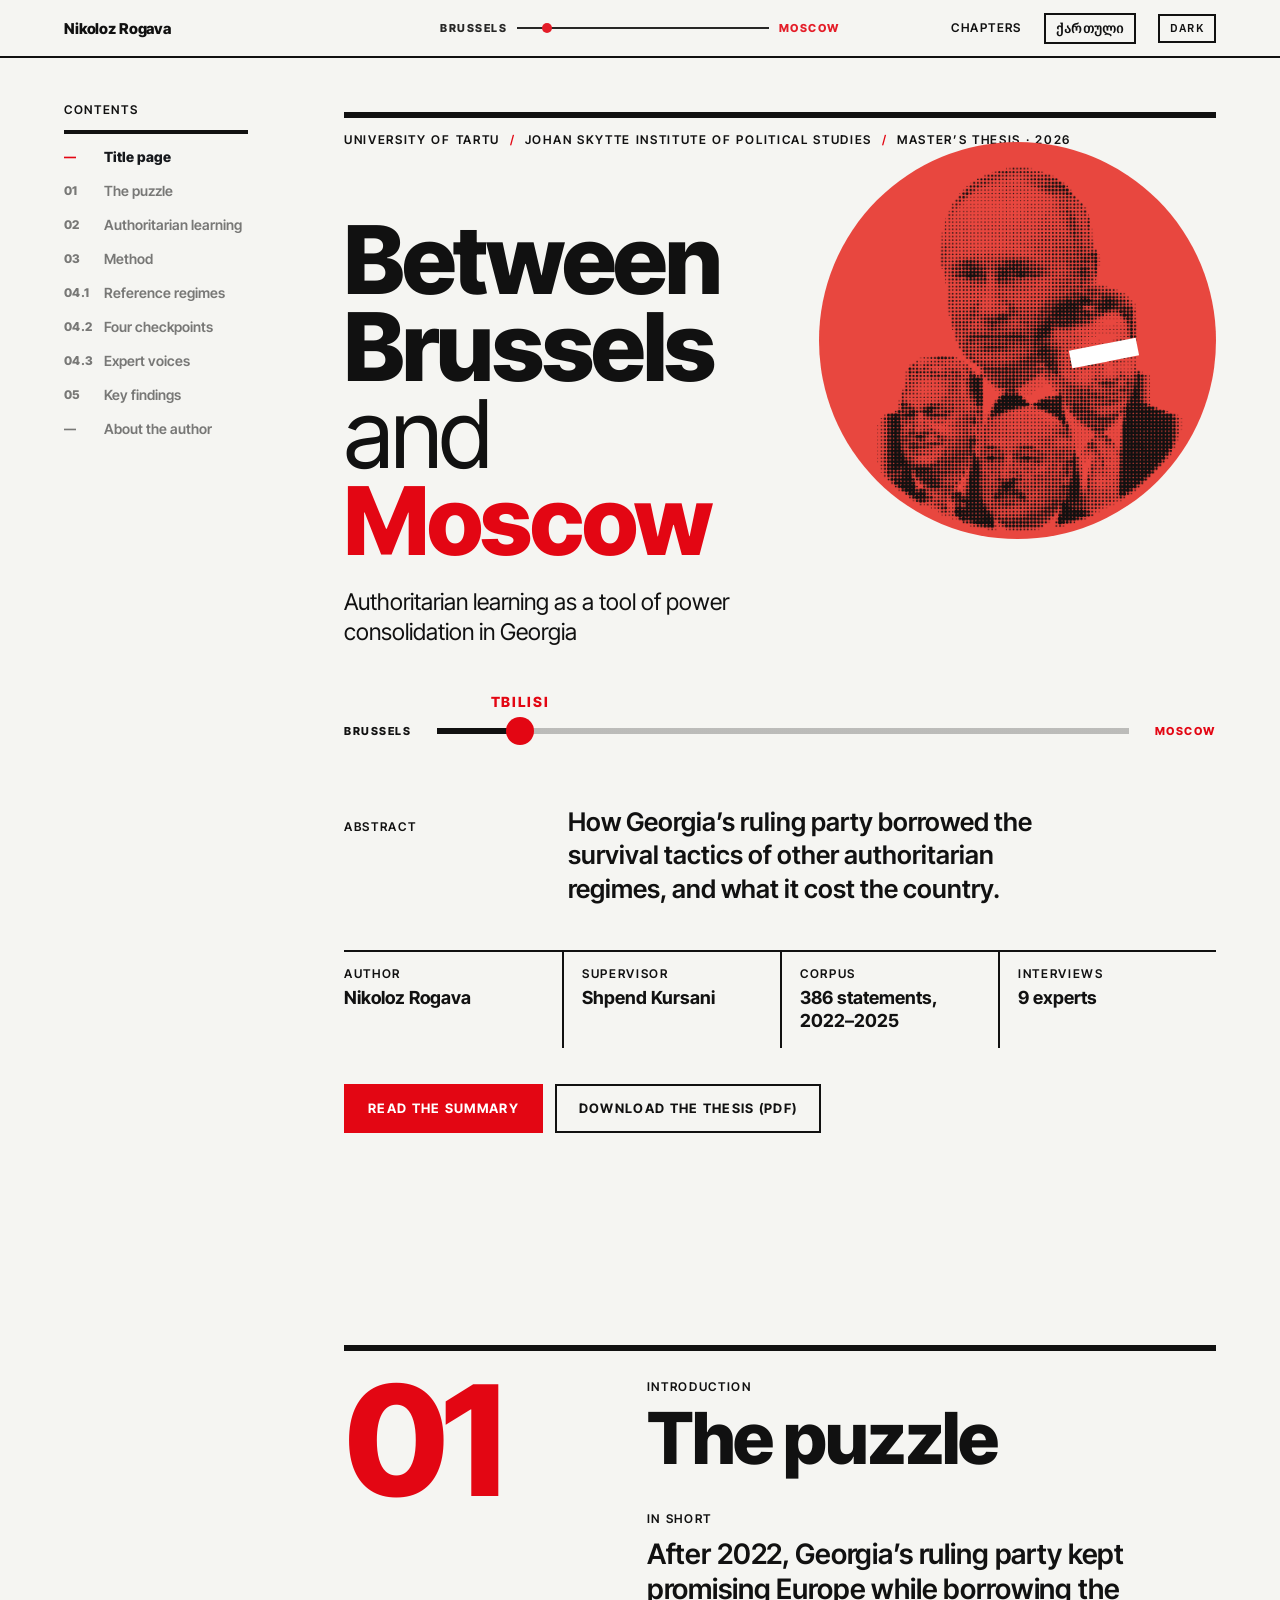
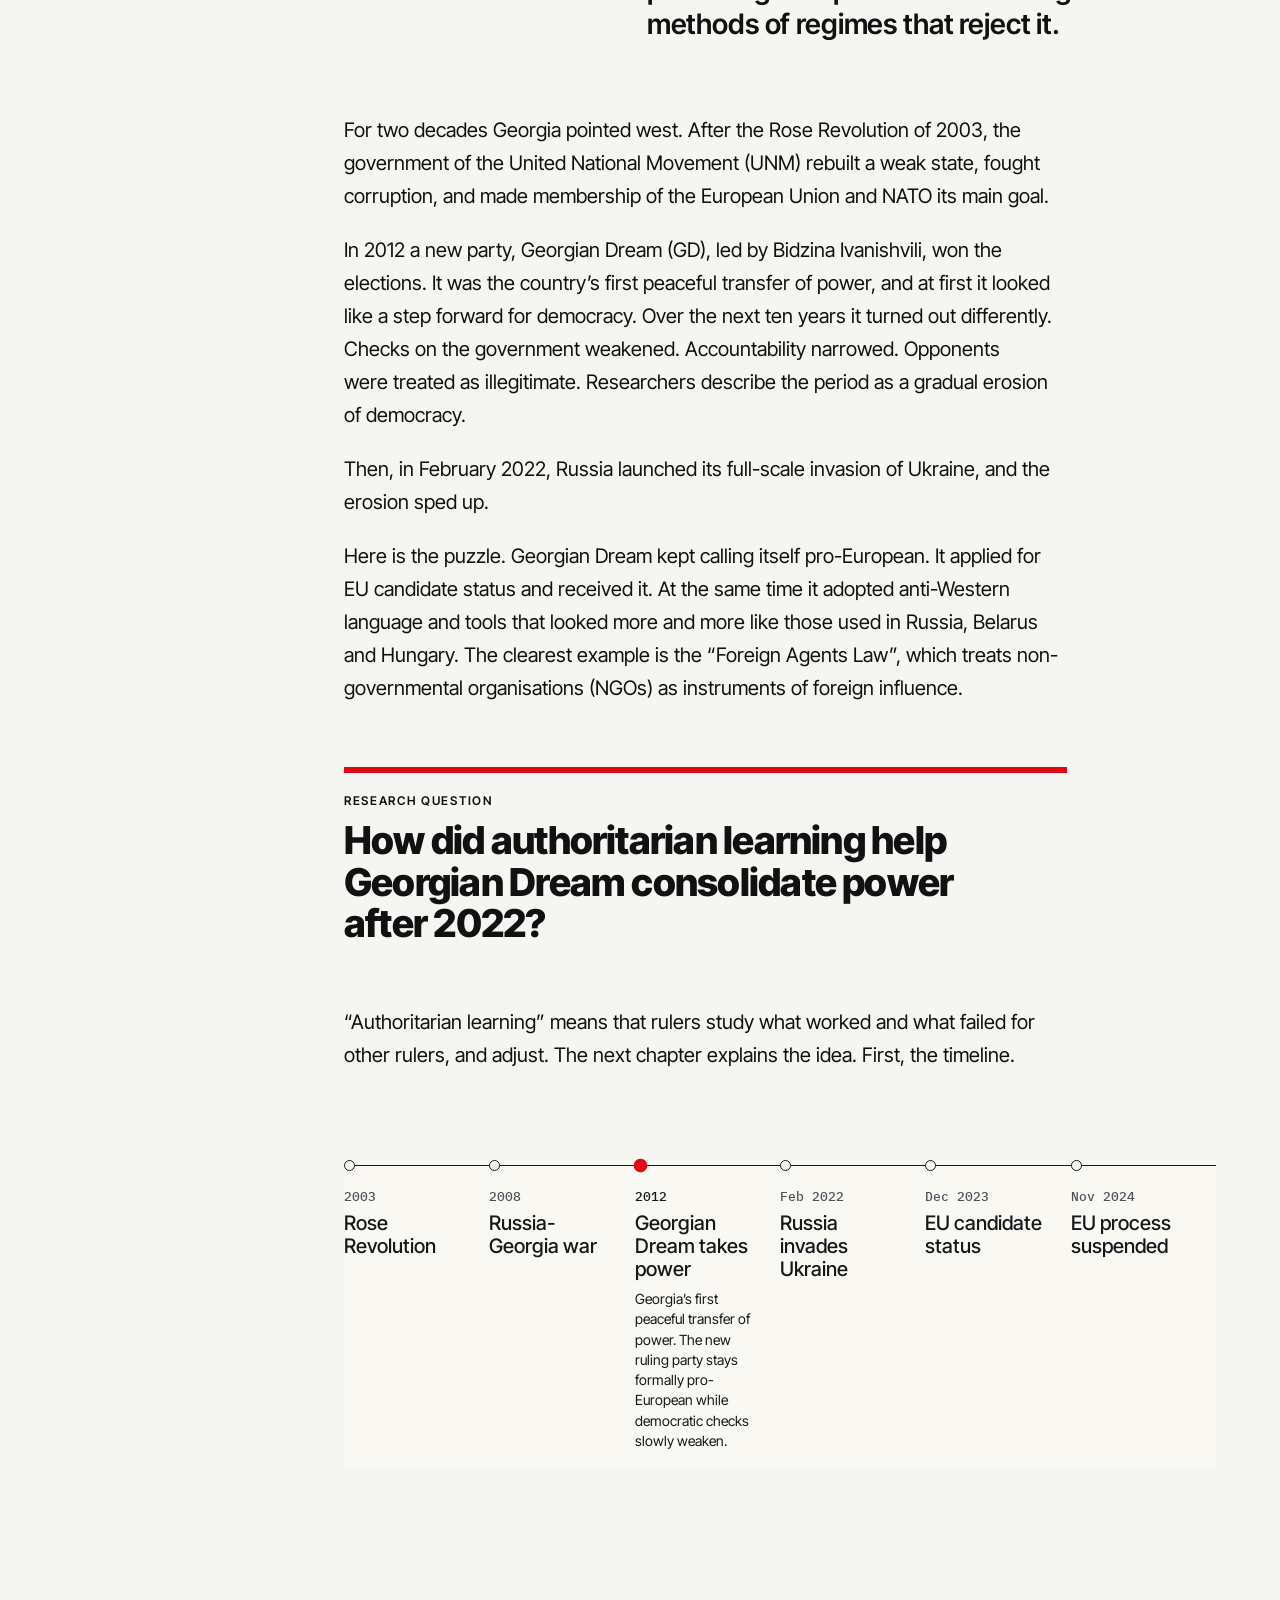
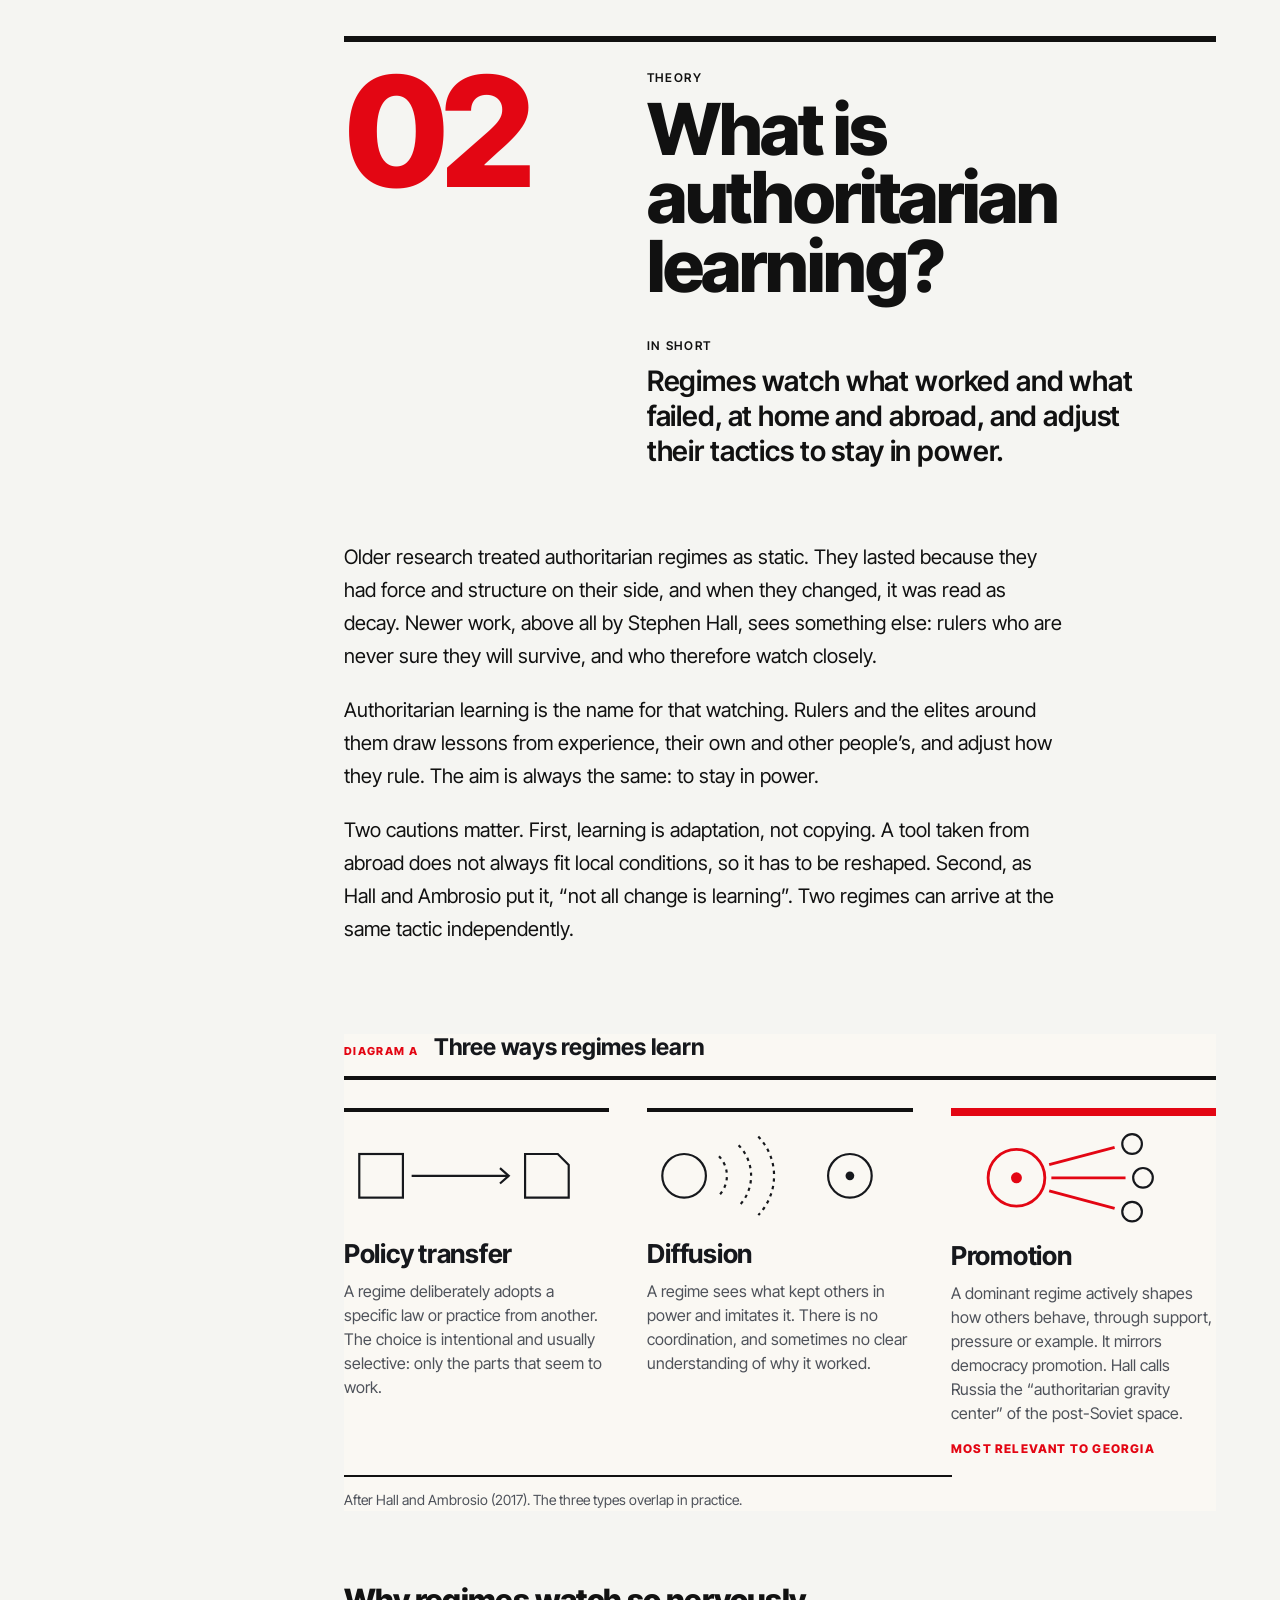
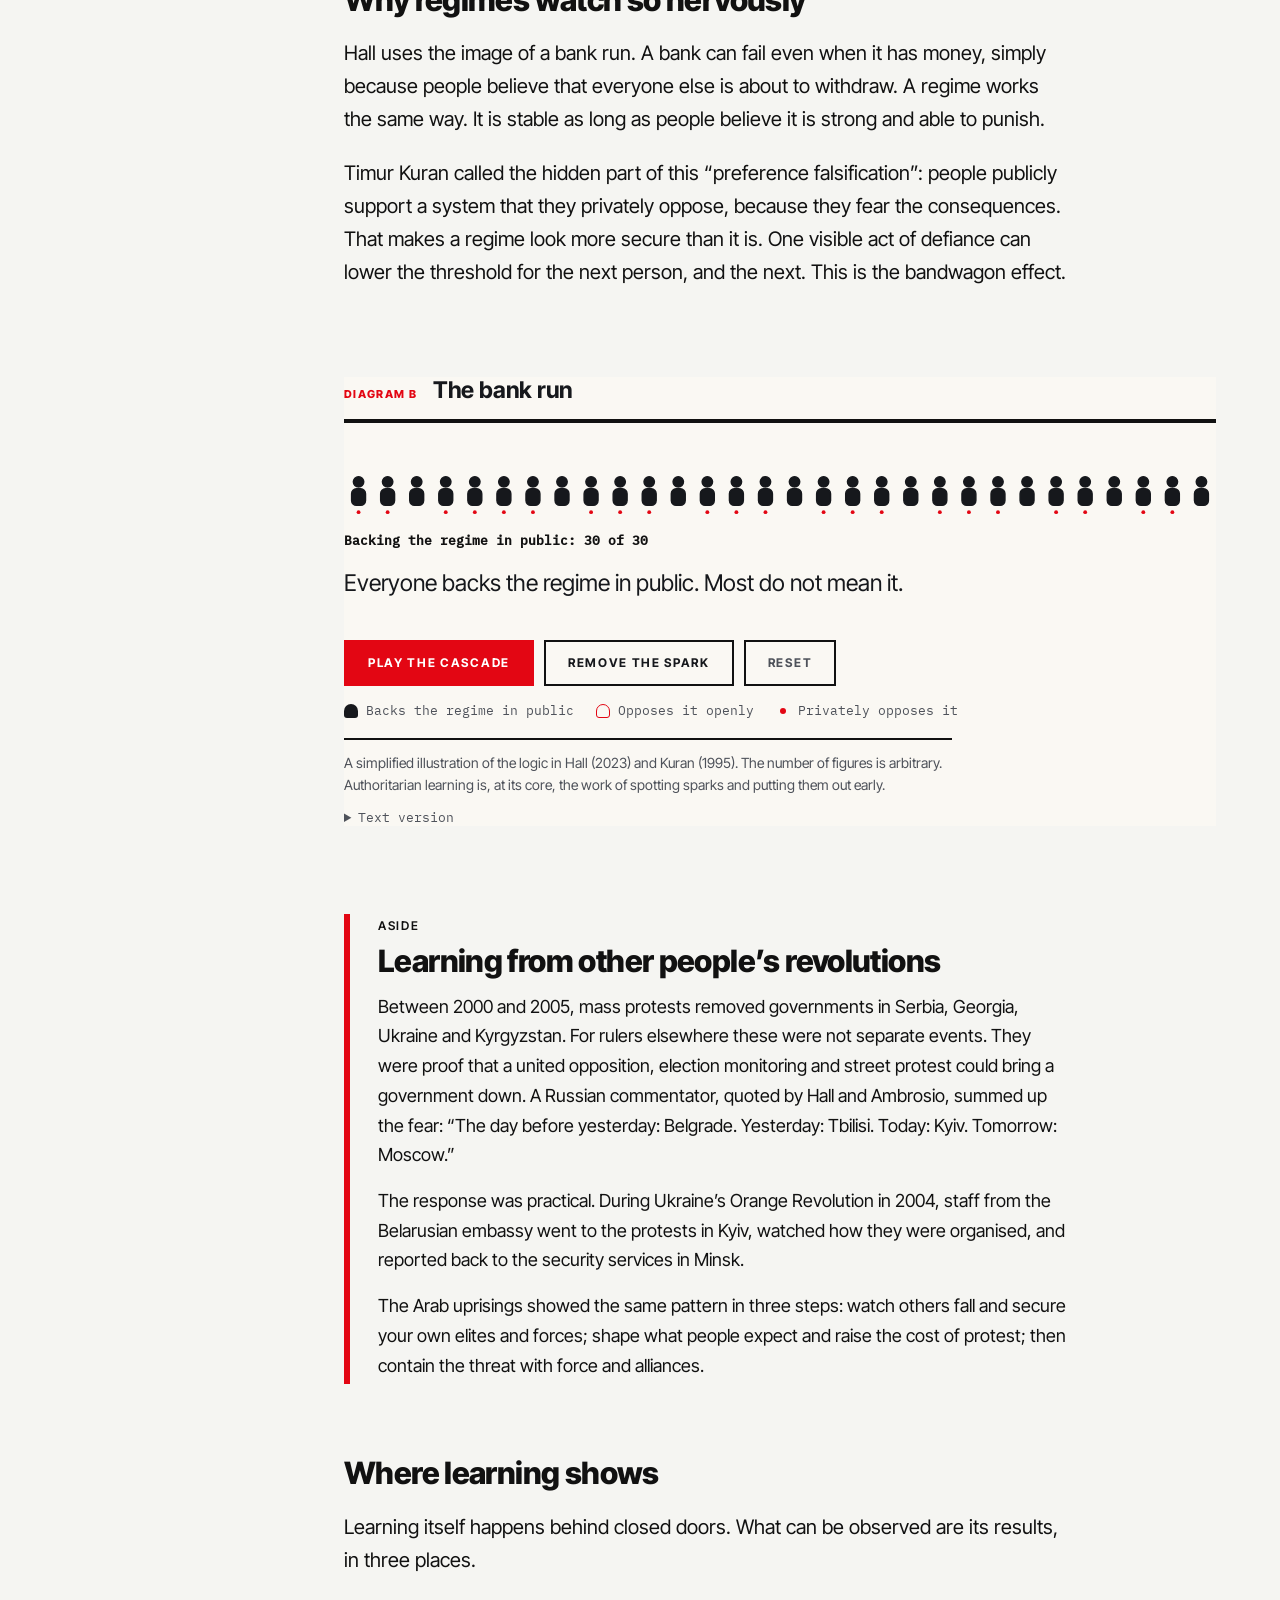
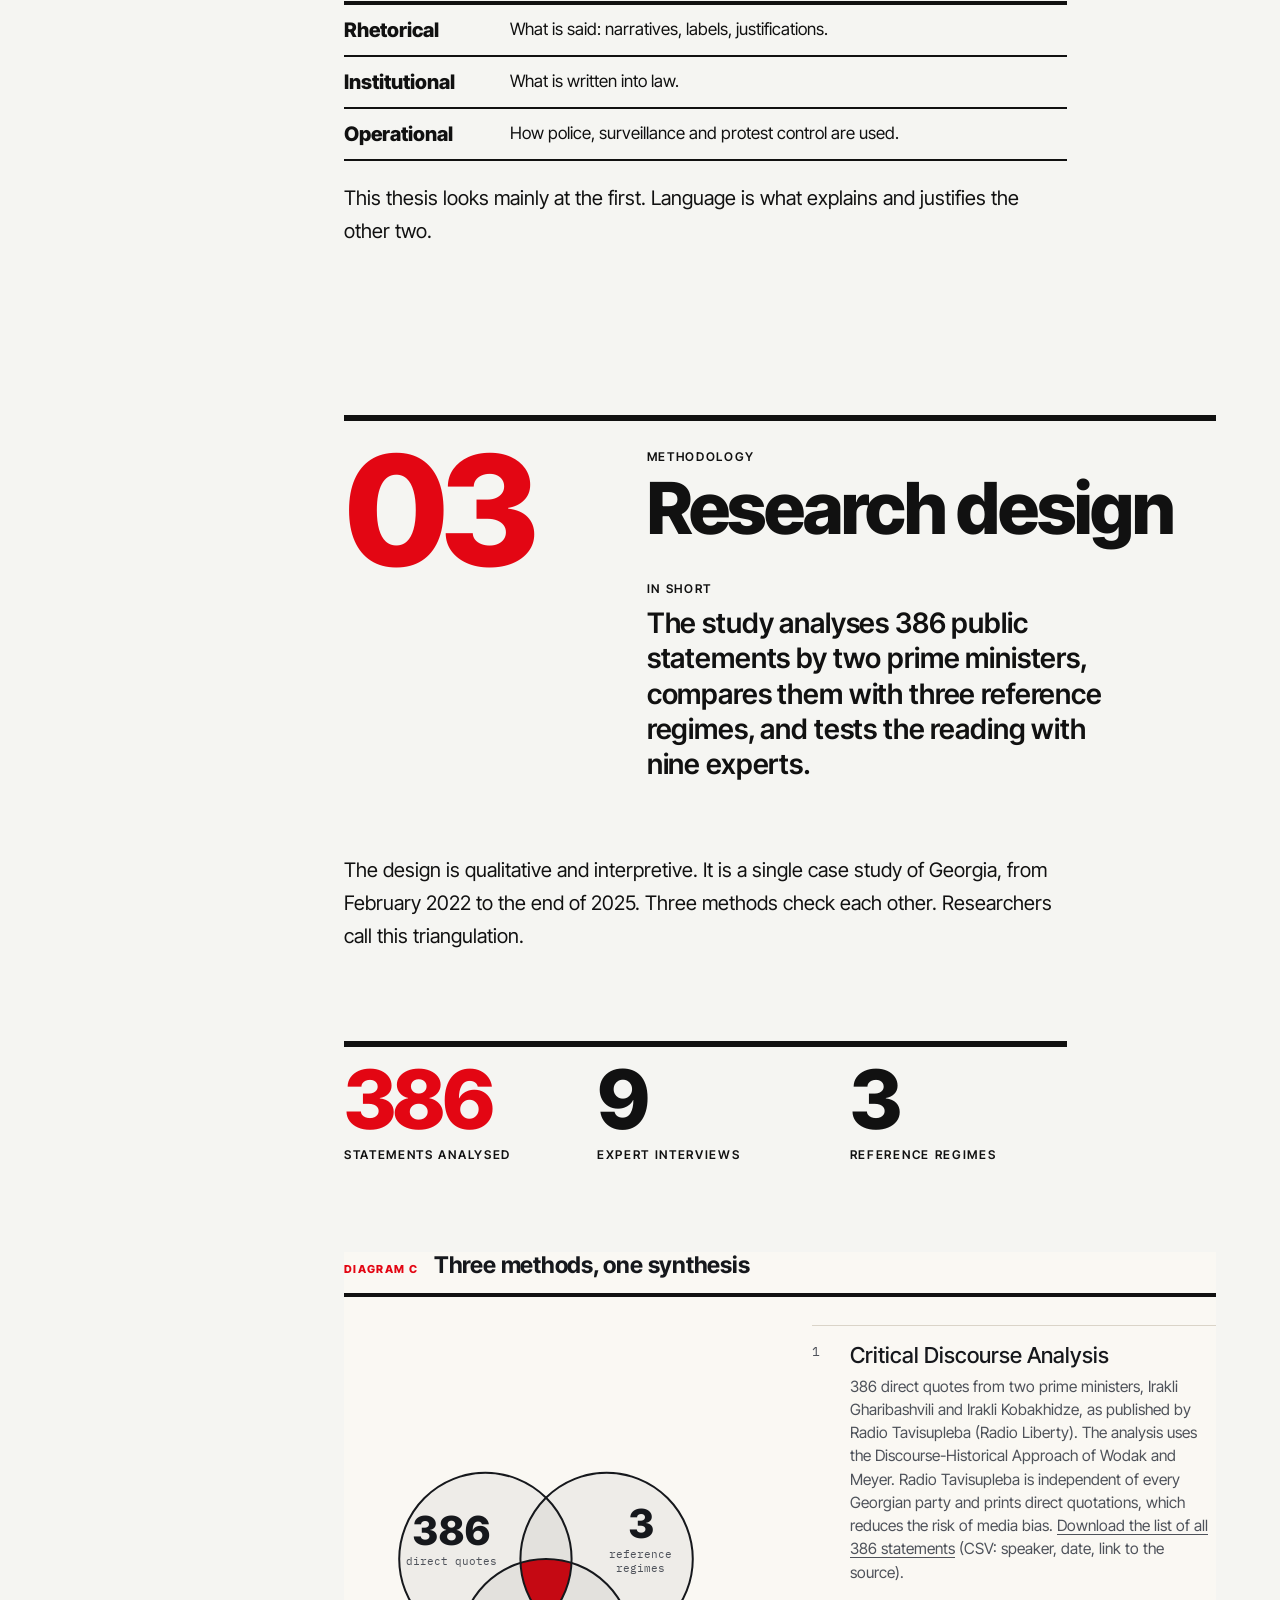
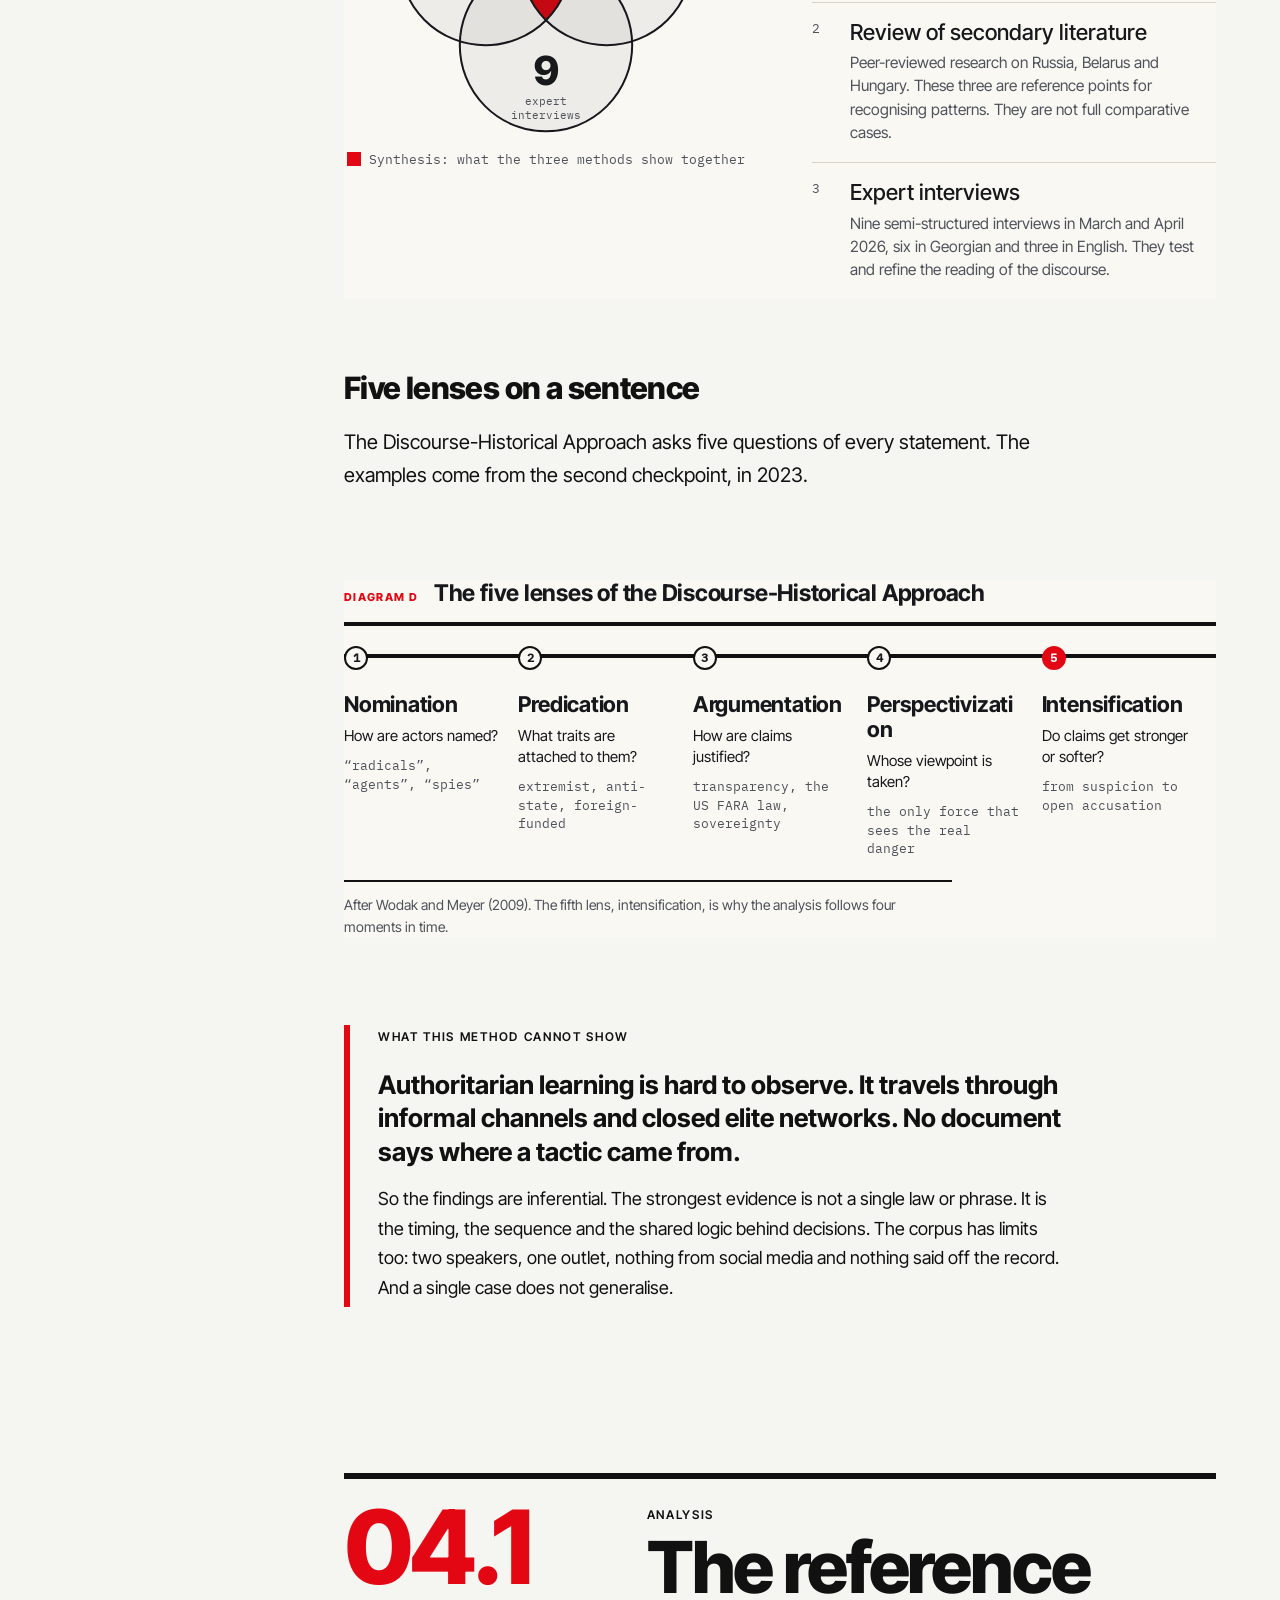
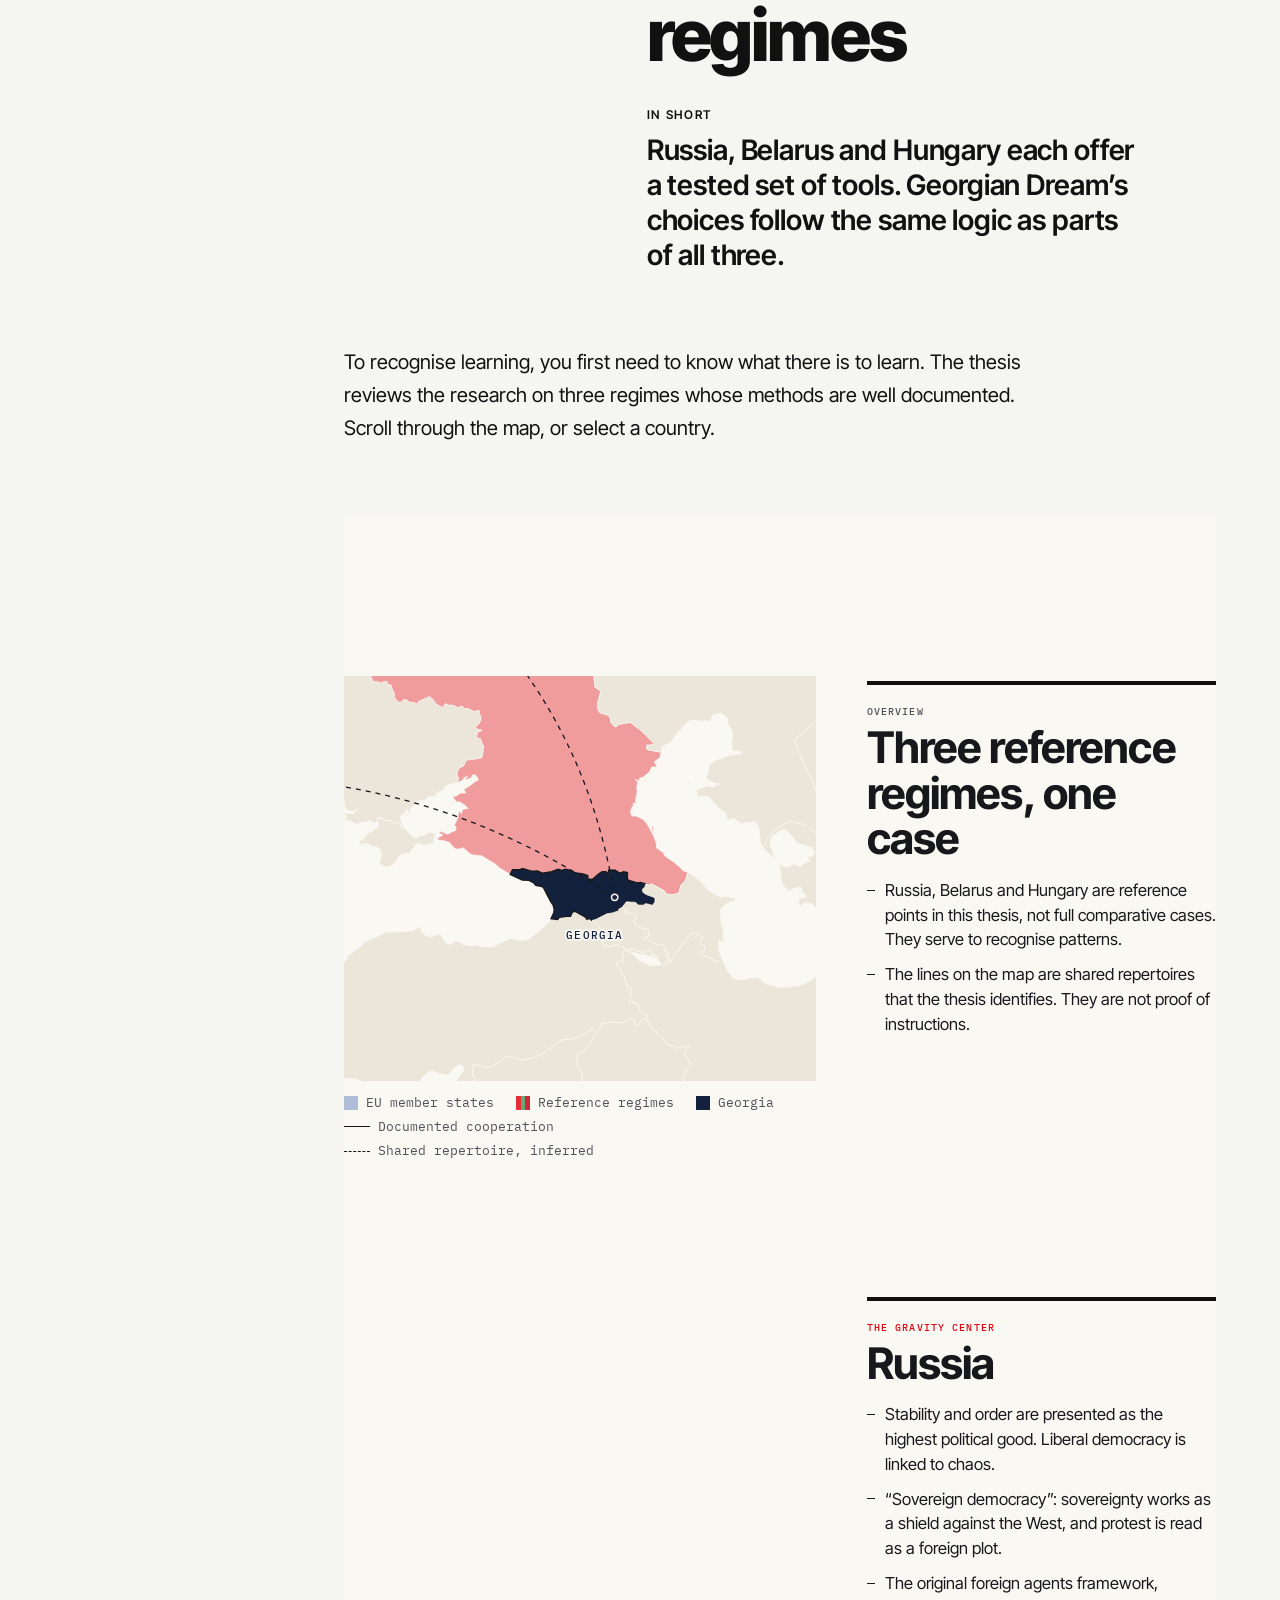
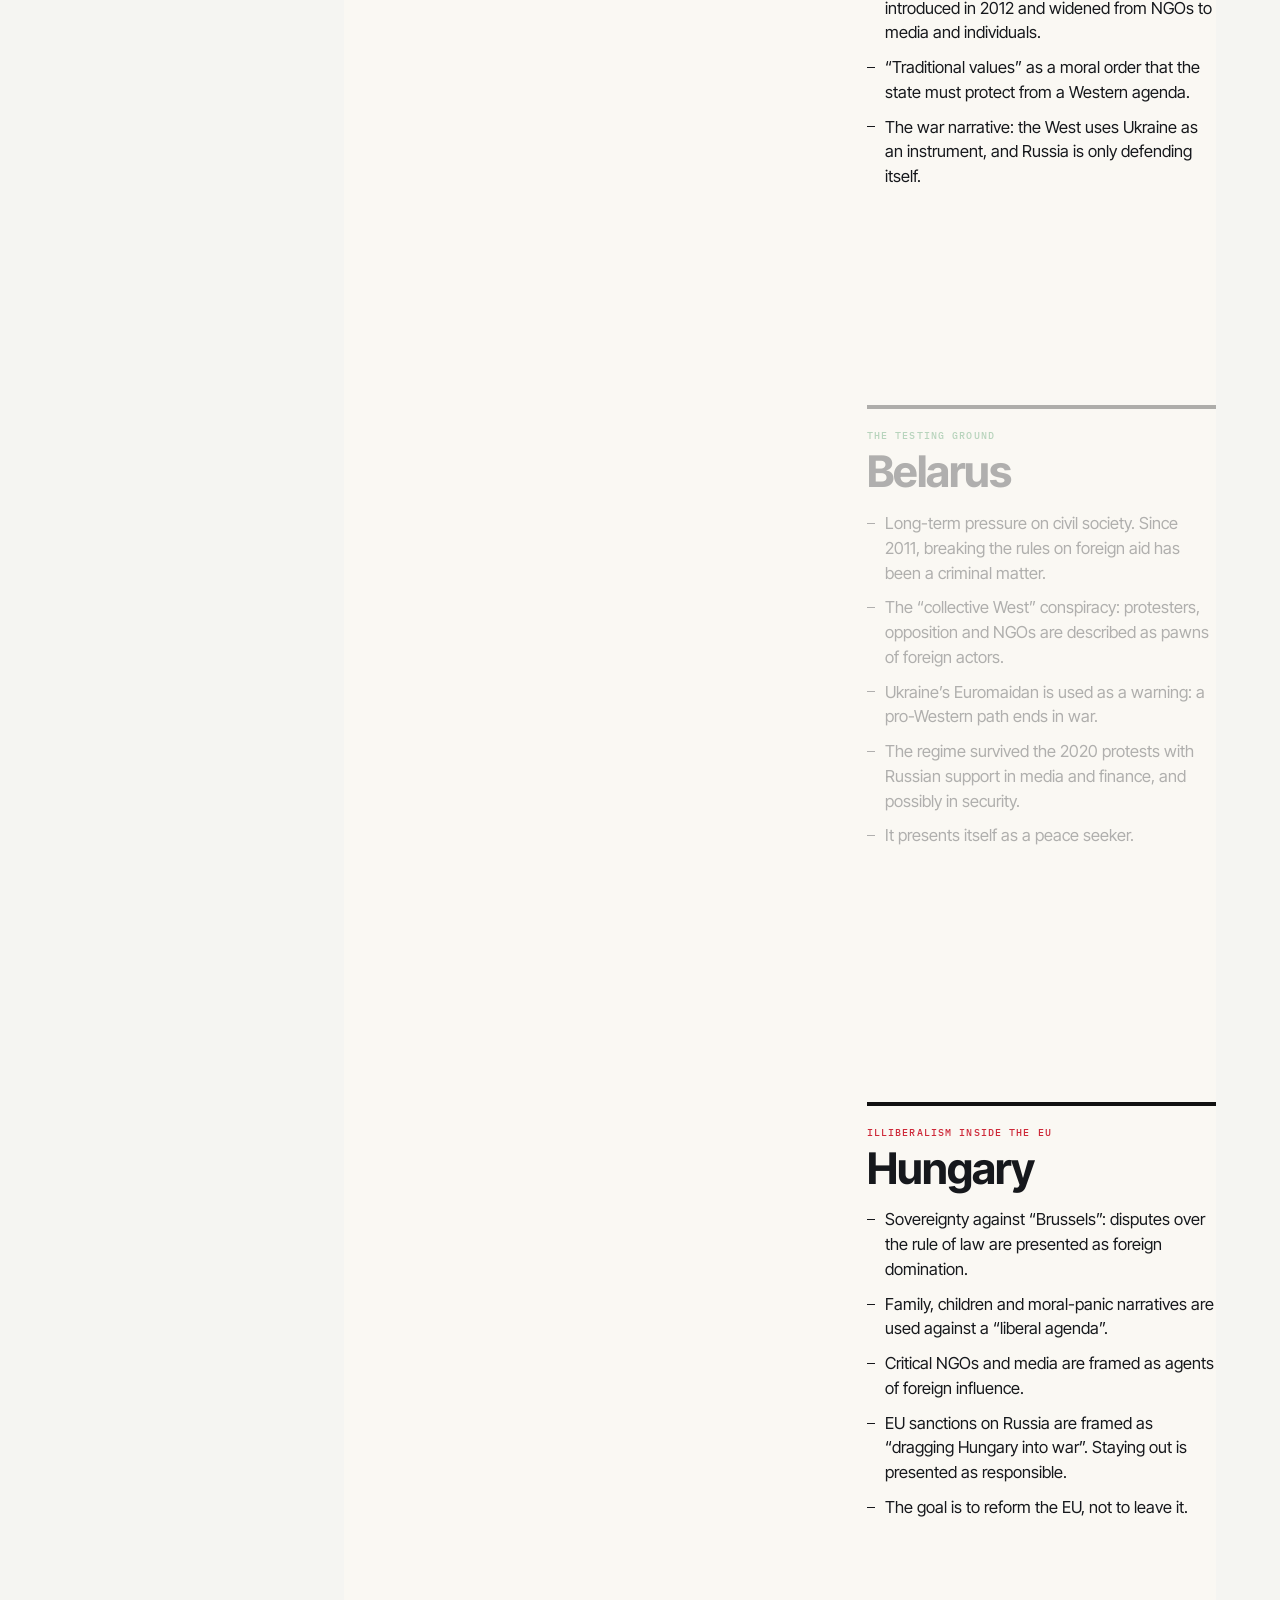
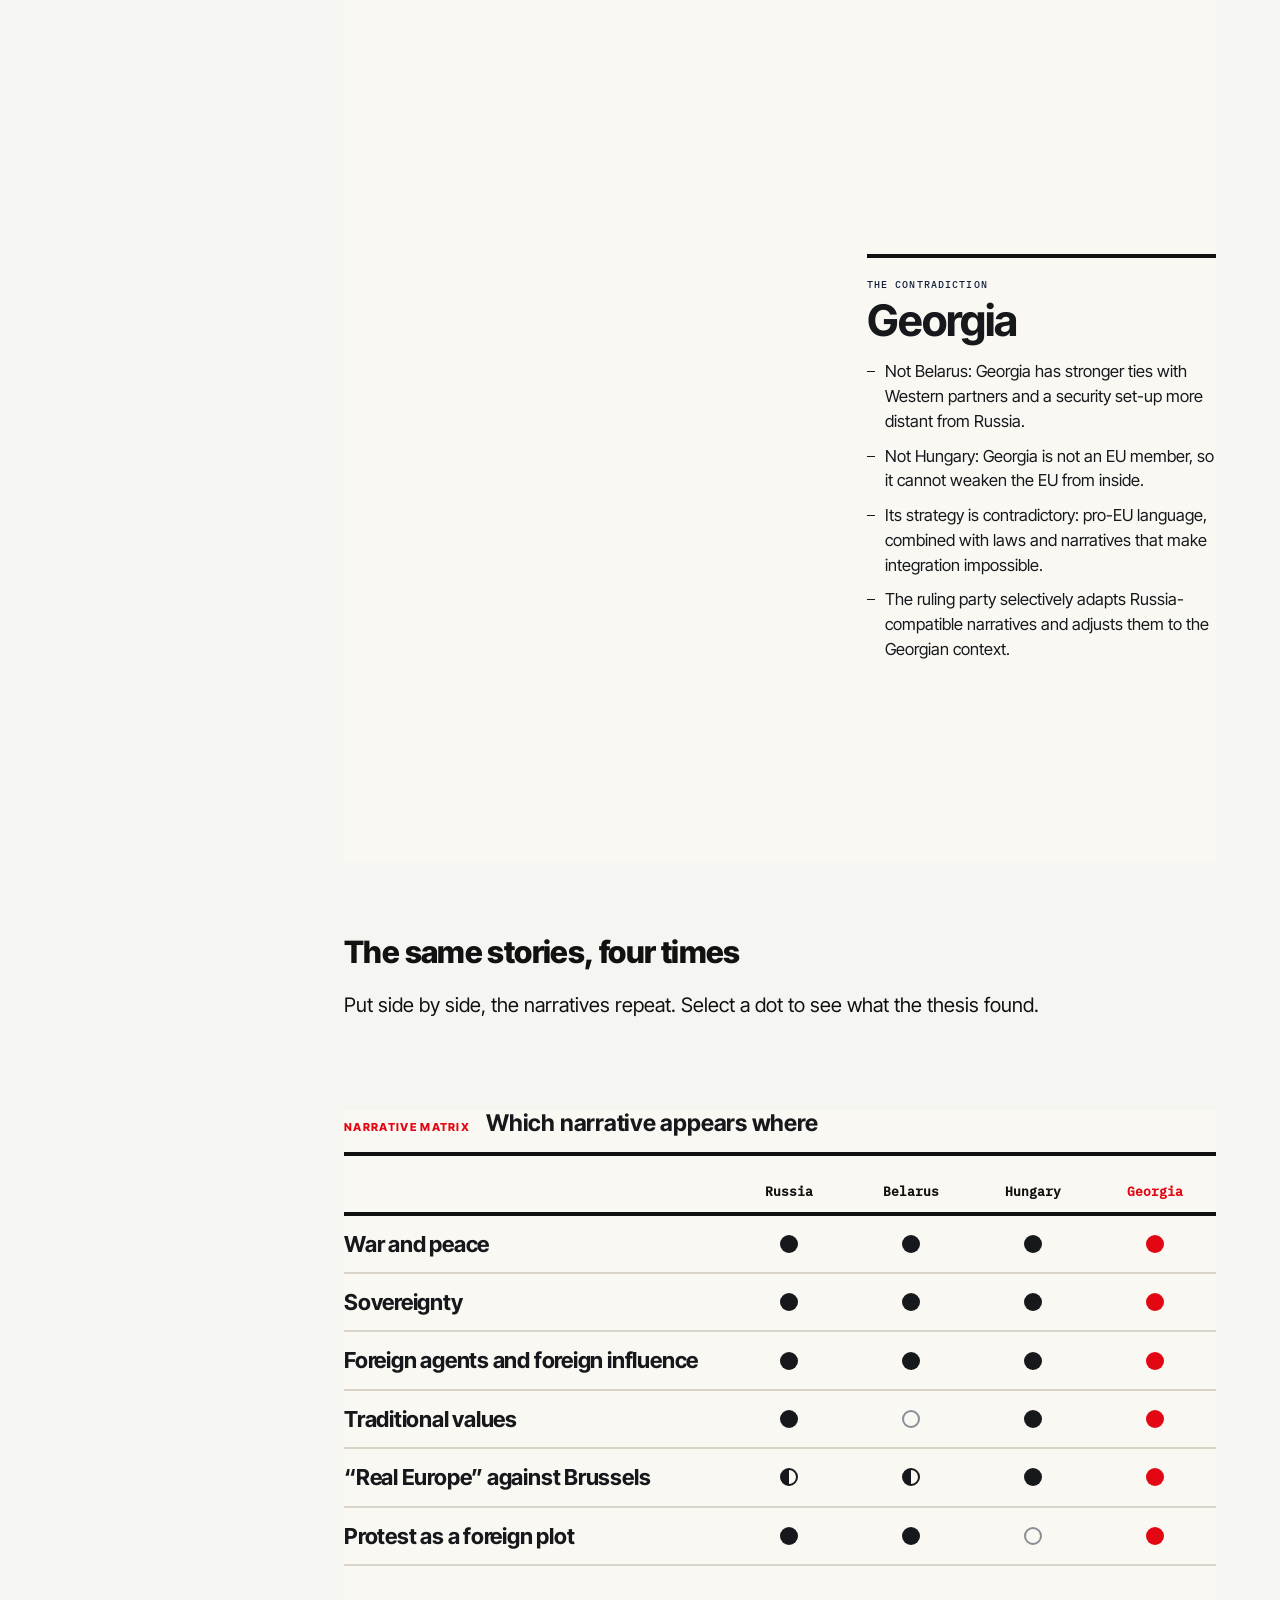
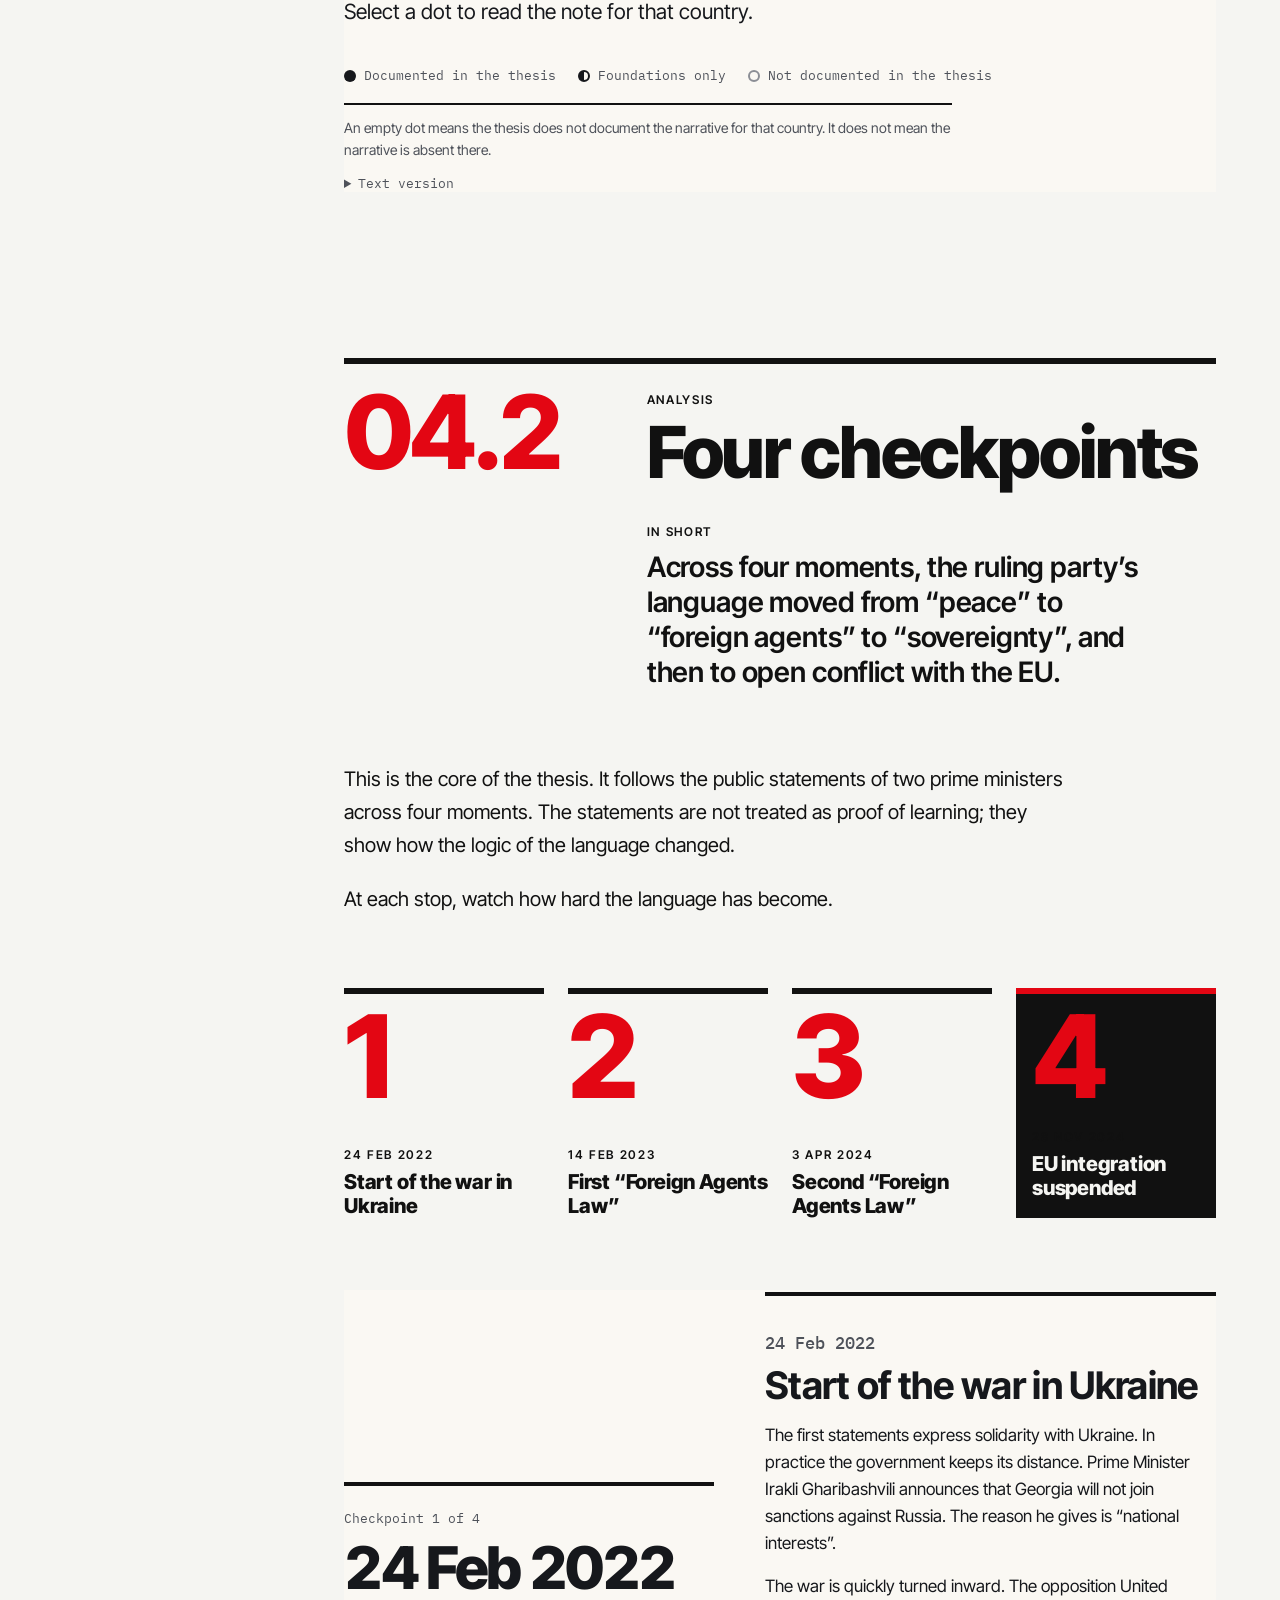
==== commit dac30053: "Fix meaning: a borrowed tool does not always fit local conditions (EN + KA) Co-Authored-By: Claude O" ====
--- a/index.html
+++ b/index.html
@@ -211,7 +211,7 @@
   <div class="prose">
     <p>Older research treated authoritarian regimes as static. They lasted because they had force and structure on their side, and when they changed, it was read as decay. Newer work, above all by Stephen Hall, sees something else: rulers who are never sure they will survive, and who therefore watch closely.</p>
     <p>Authoritarian learning is the name for that watching. Rulers and the elites around them draw lessons from experience, their own and other people’s, and adjust how they rule. The aim is always the same: to stay in power.</p>
-    <p>Two cautions matter. First, learning is adaptation, not copying. A tool taken from abroad is reshaped to fit local conditions. Second, as Hall and Ambrosio put it, “not all change is learning”. Two regimes can arrive at the same tactic independently.</p>
+    <p>Two cautions matter. First, learning is adaptation, not copying. A tool taken from abroad does not always fit local conditions, so it has to be reshaped. Second, as Hall and Ambrosio put it, “not all change is learning”. Two regimes can arrive at the same tactic independently.</p>
   </div>
 
   <figure class="fig fig--wide" id="figTypes">
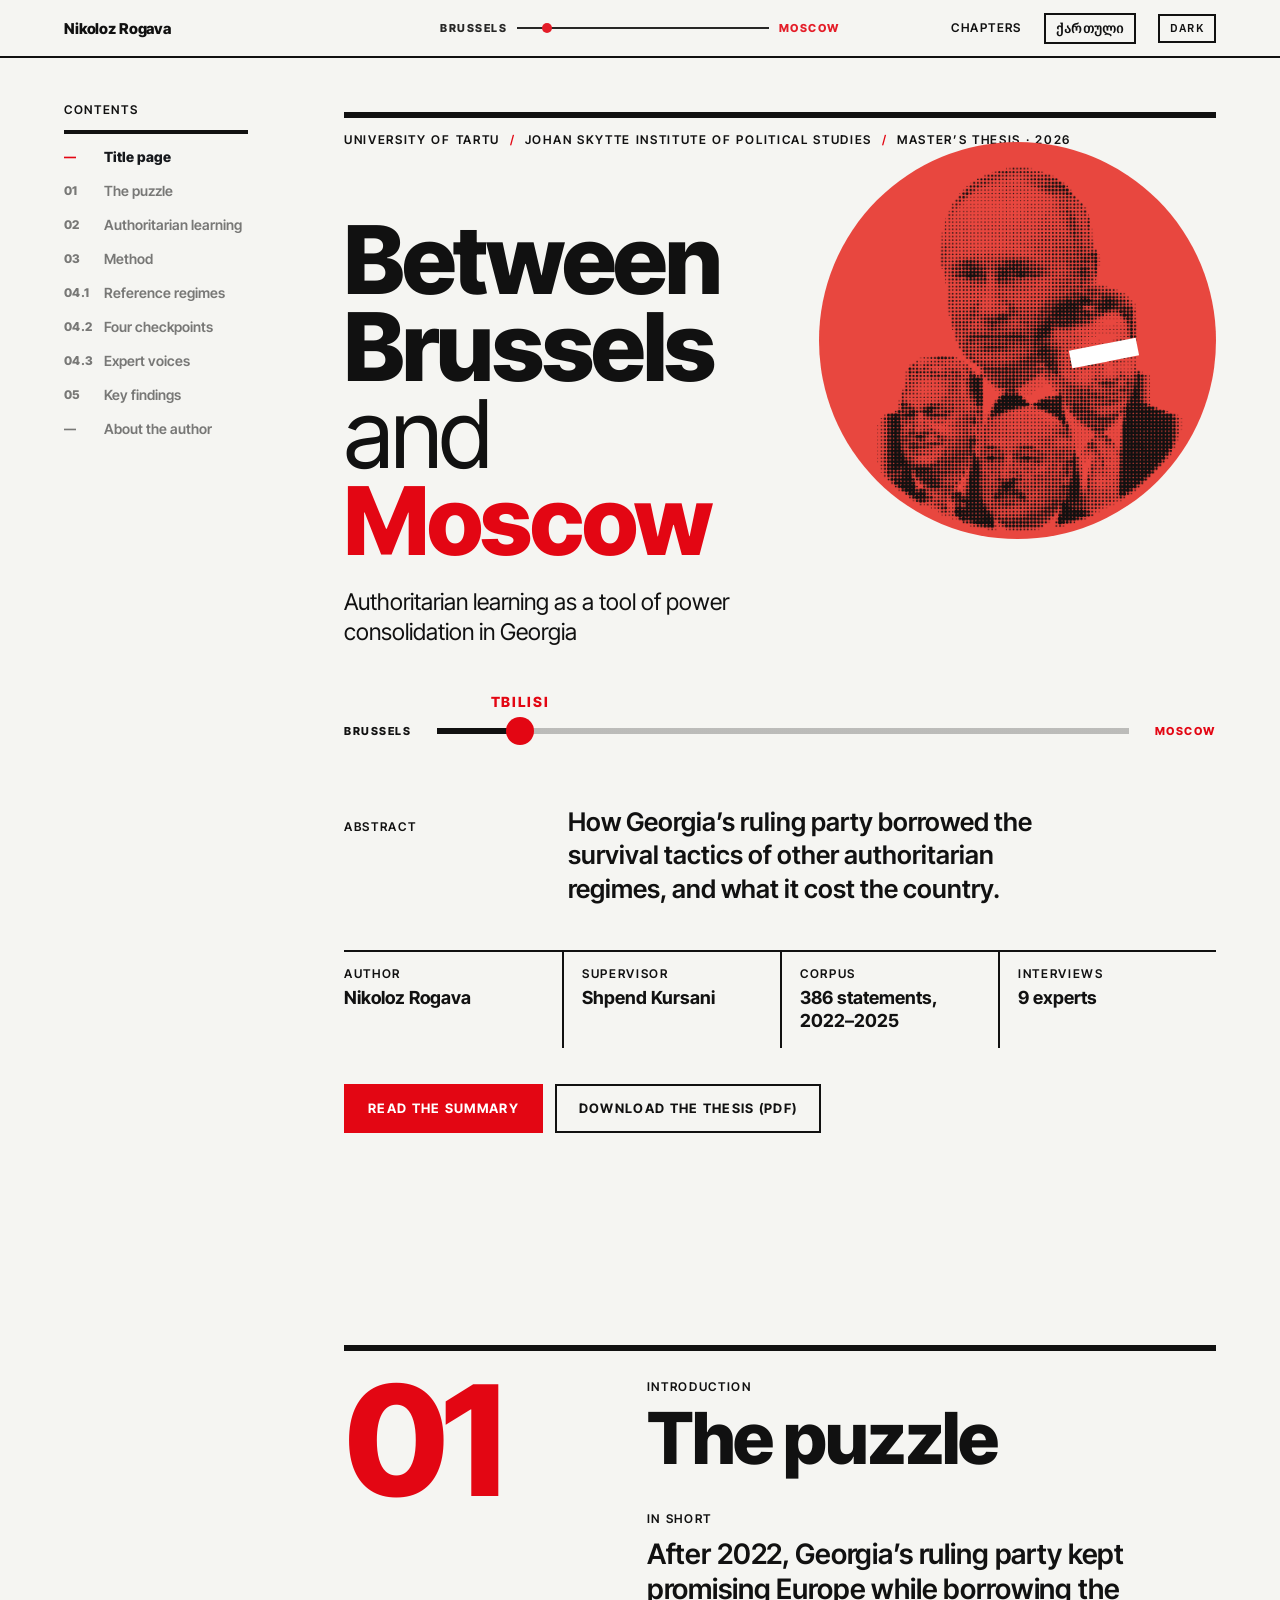
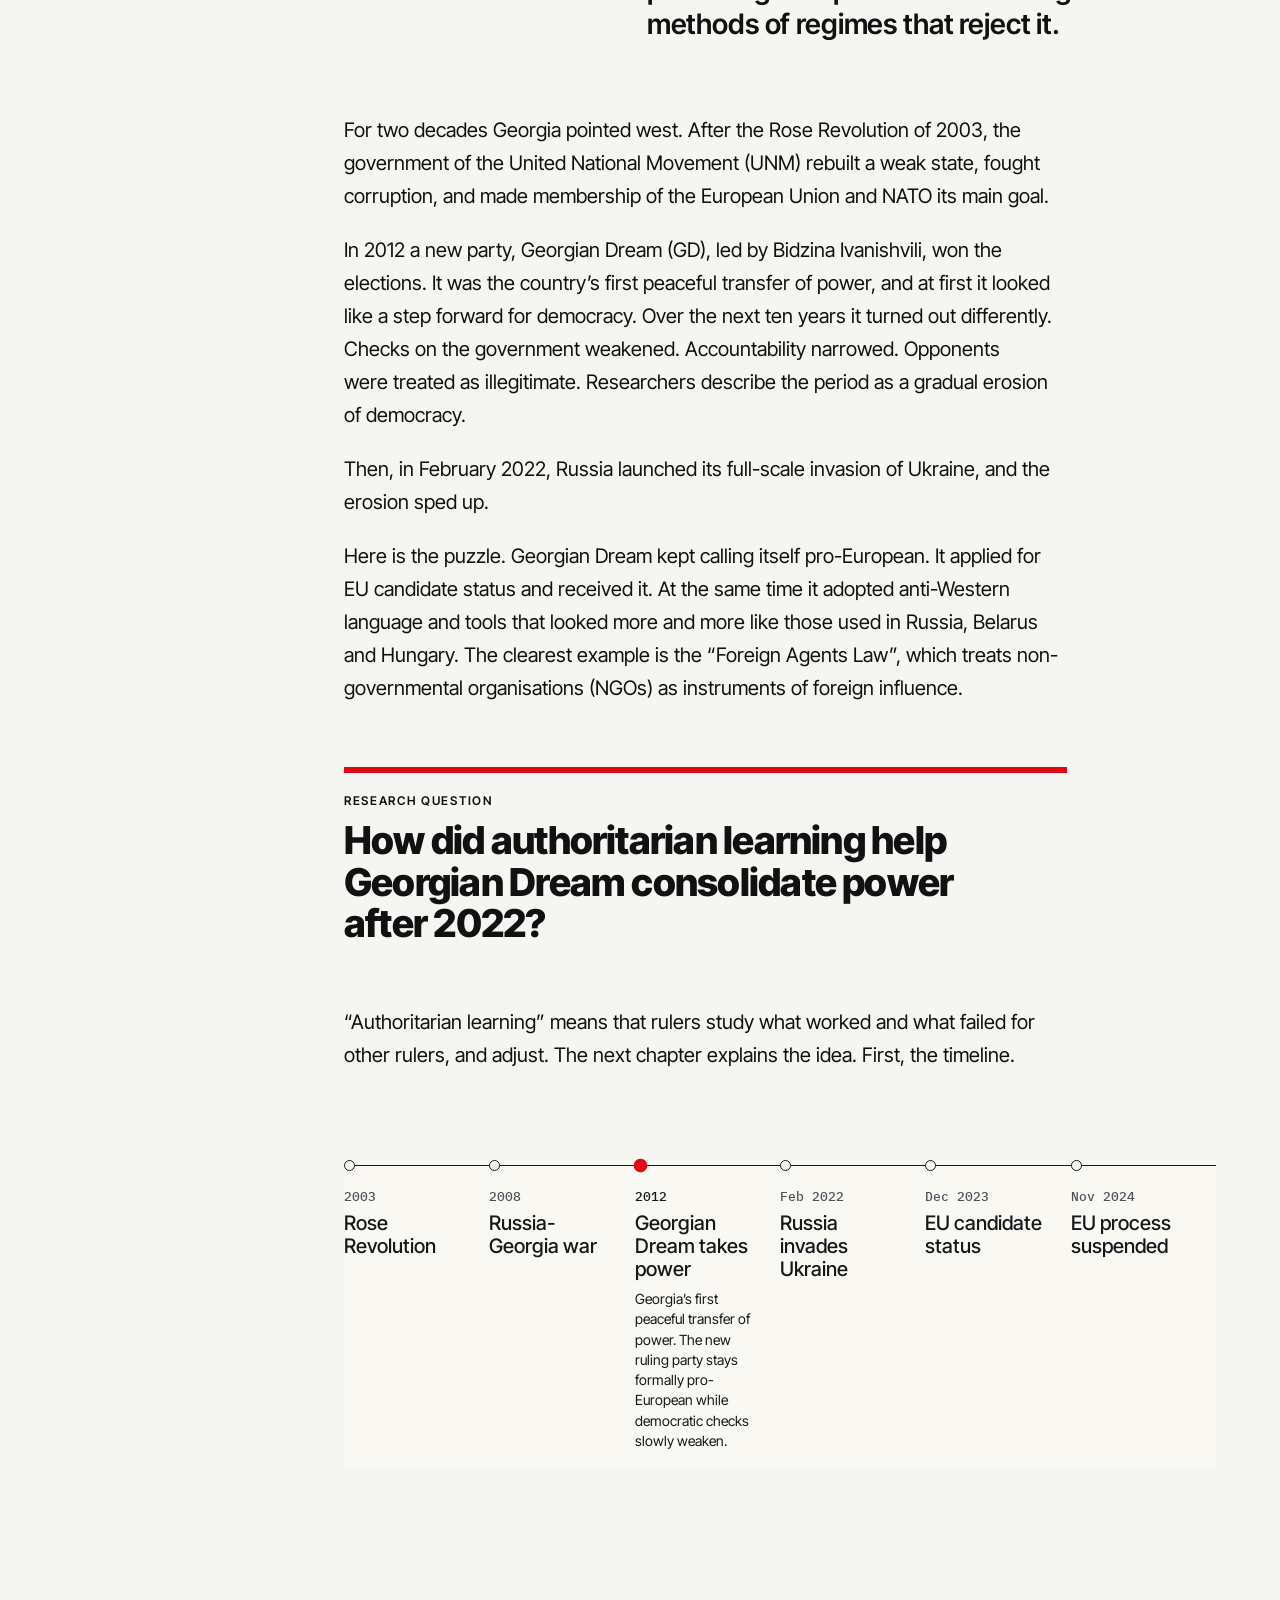
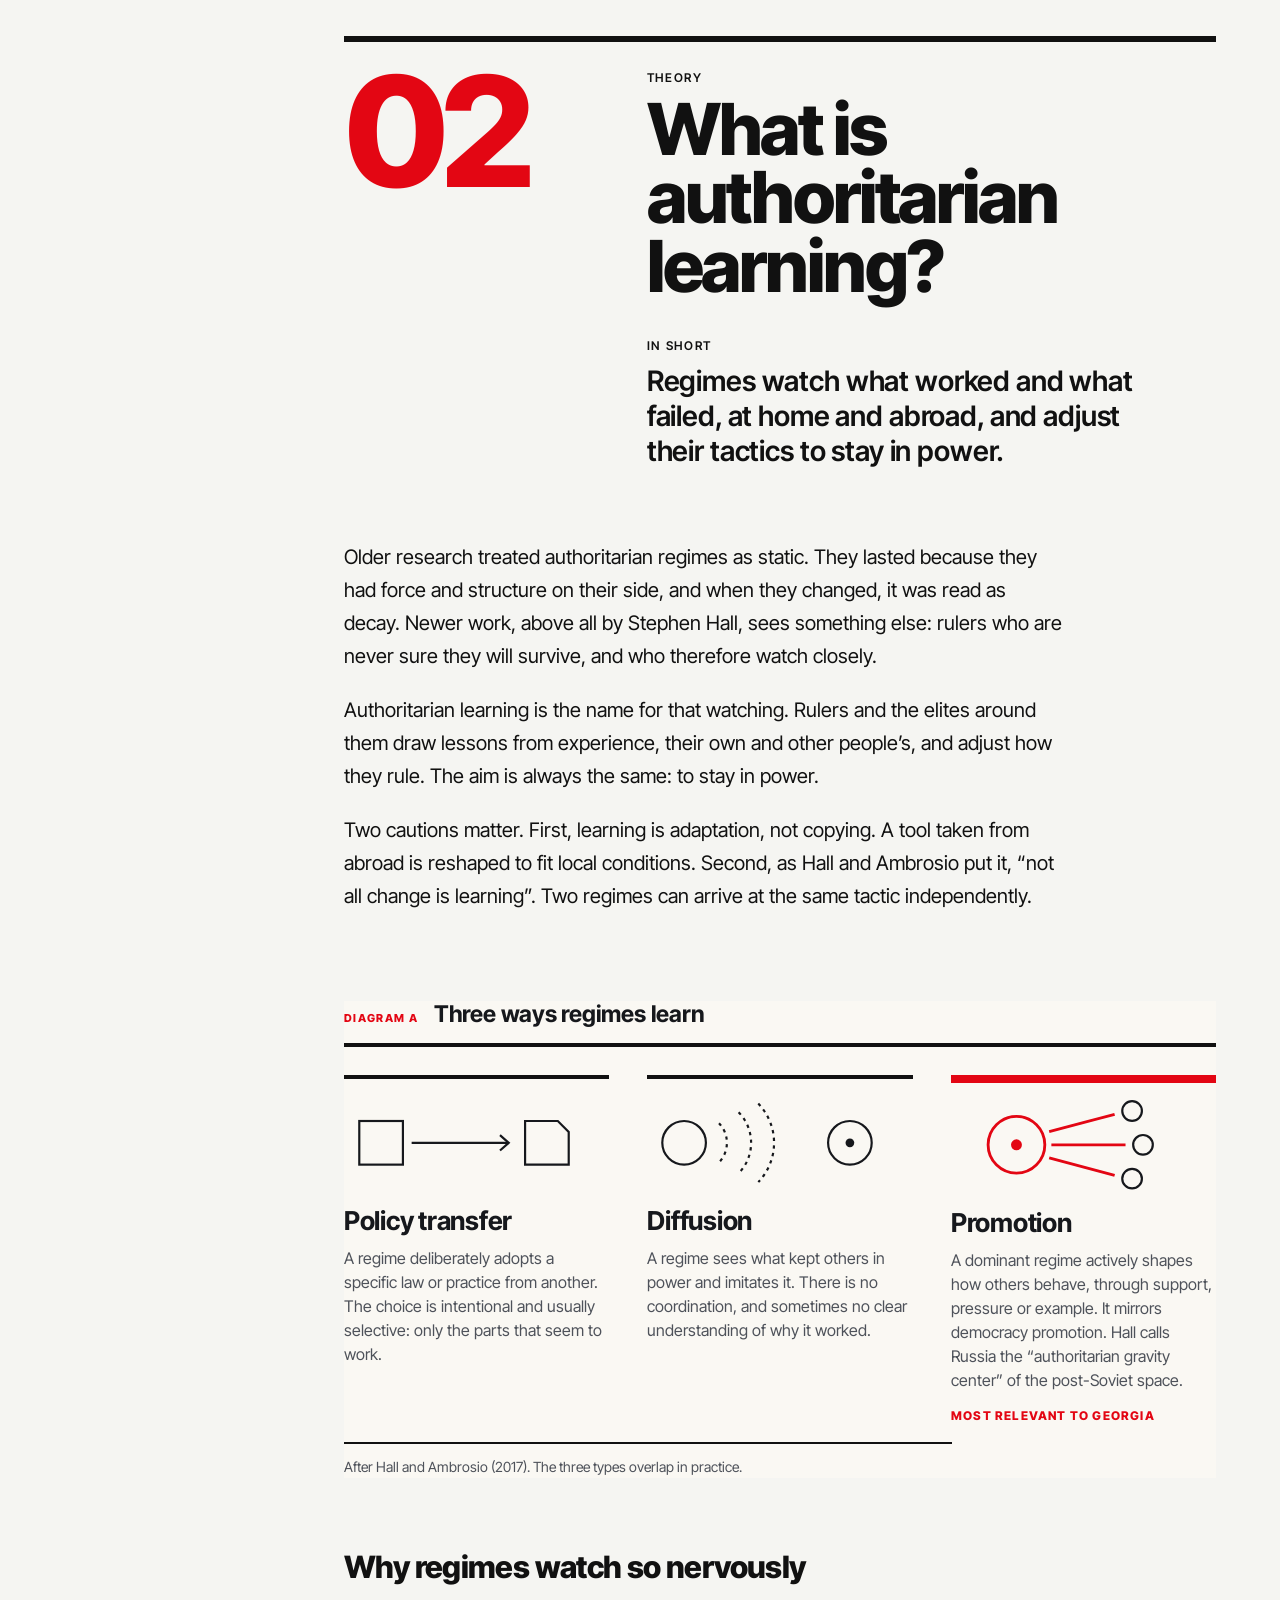
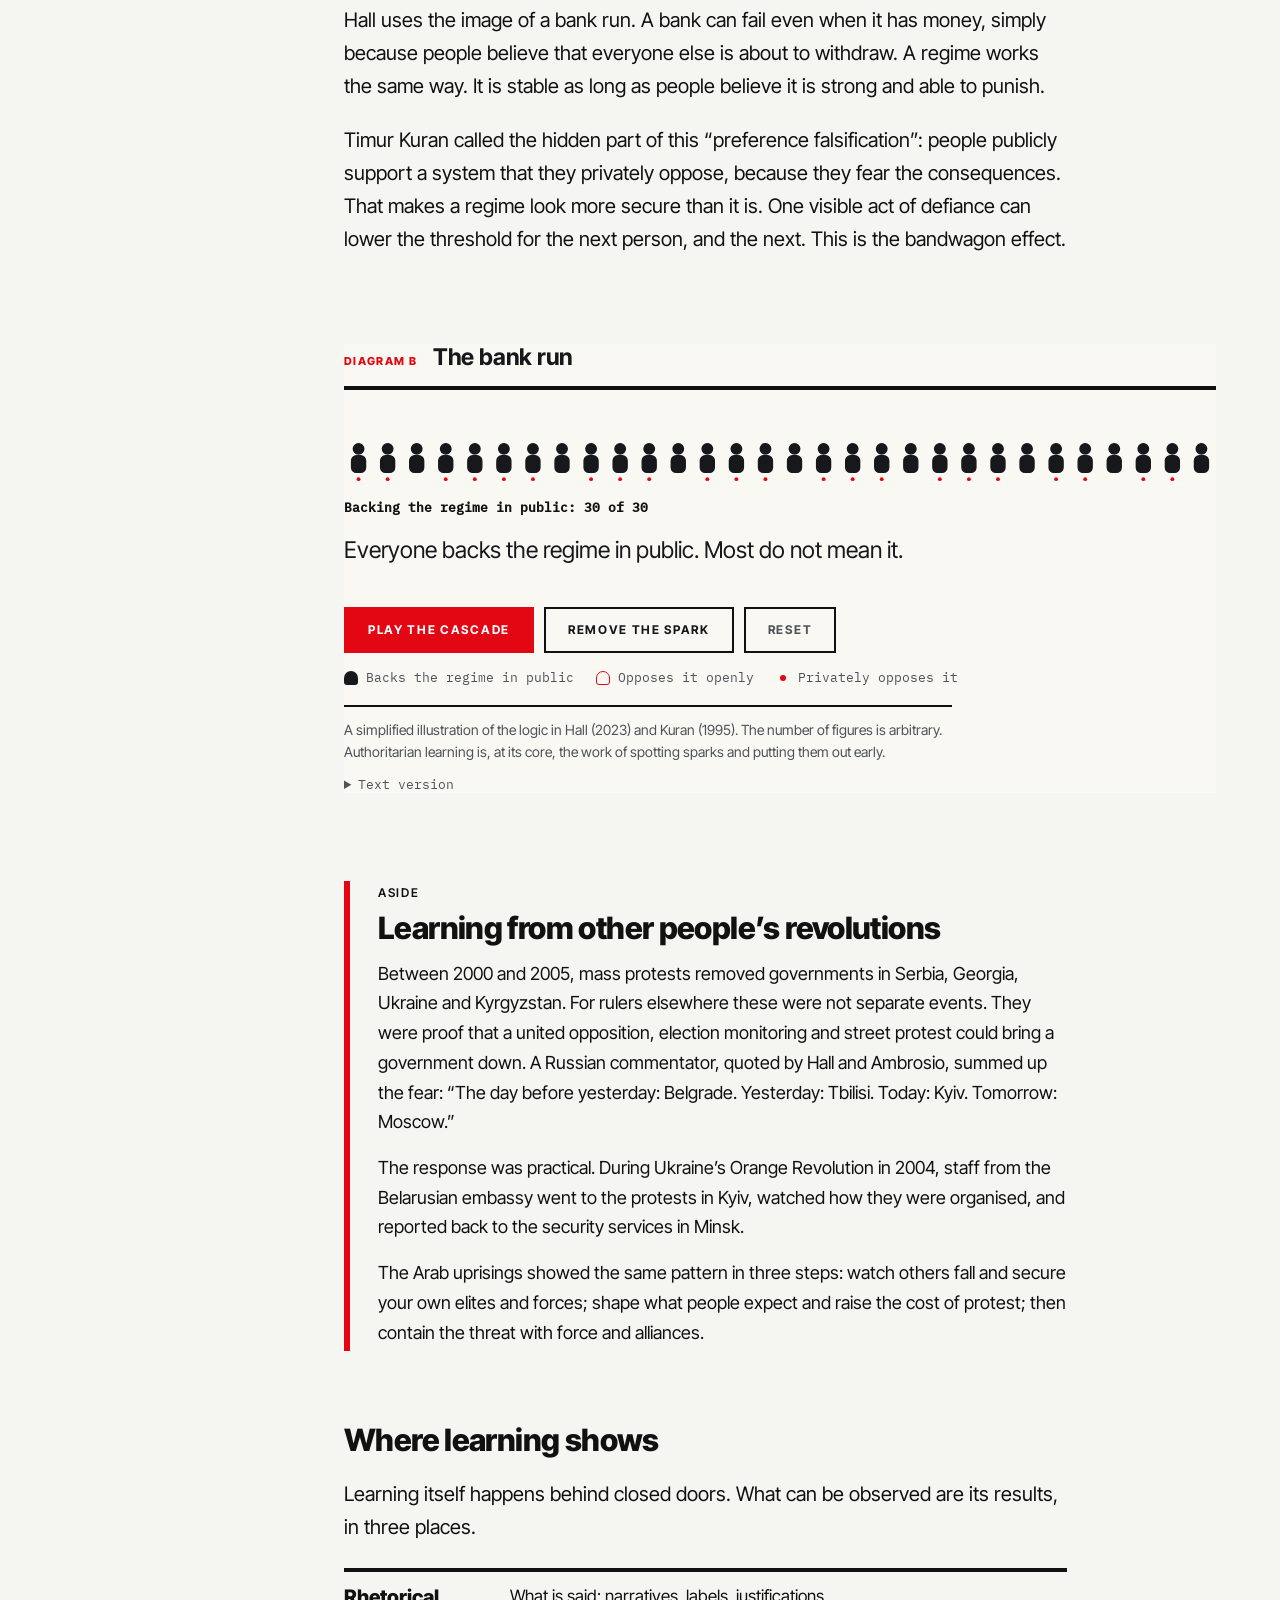
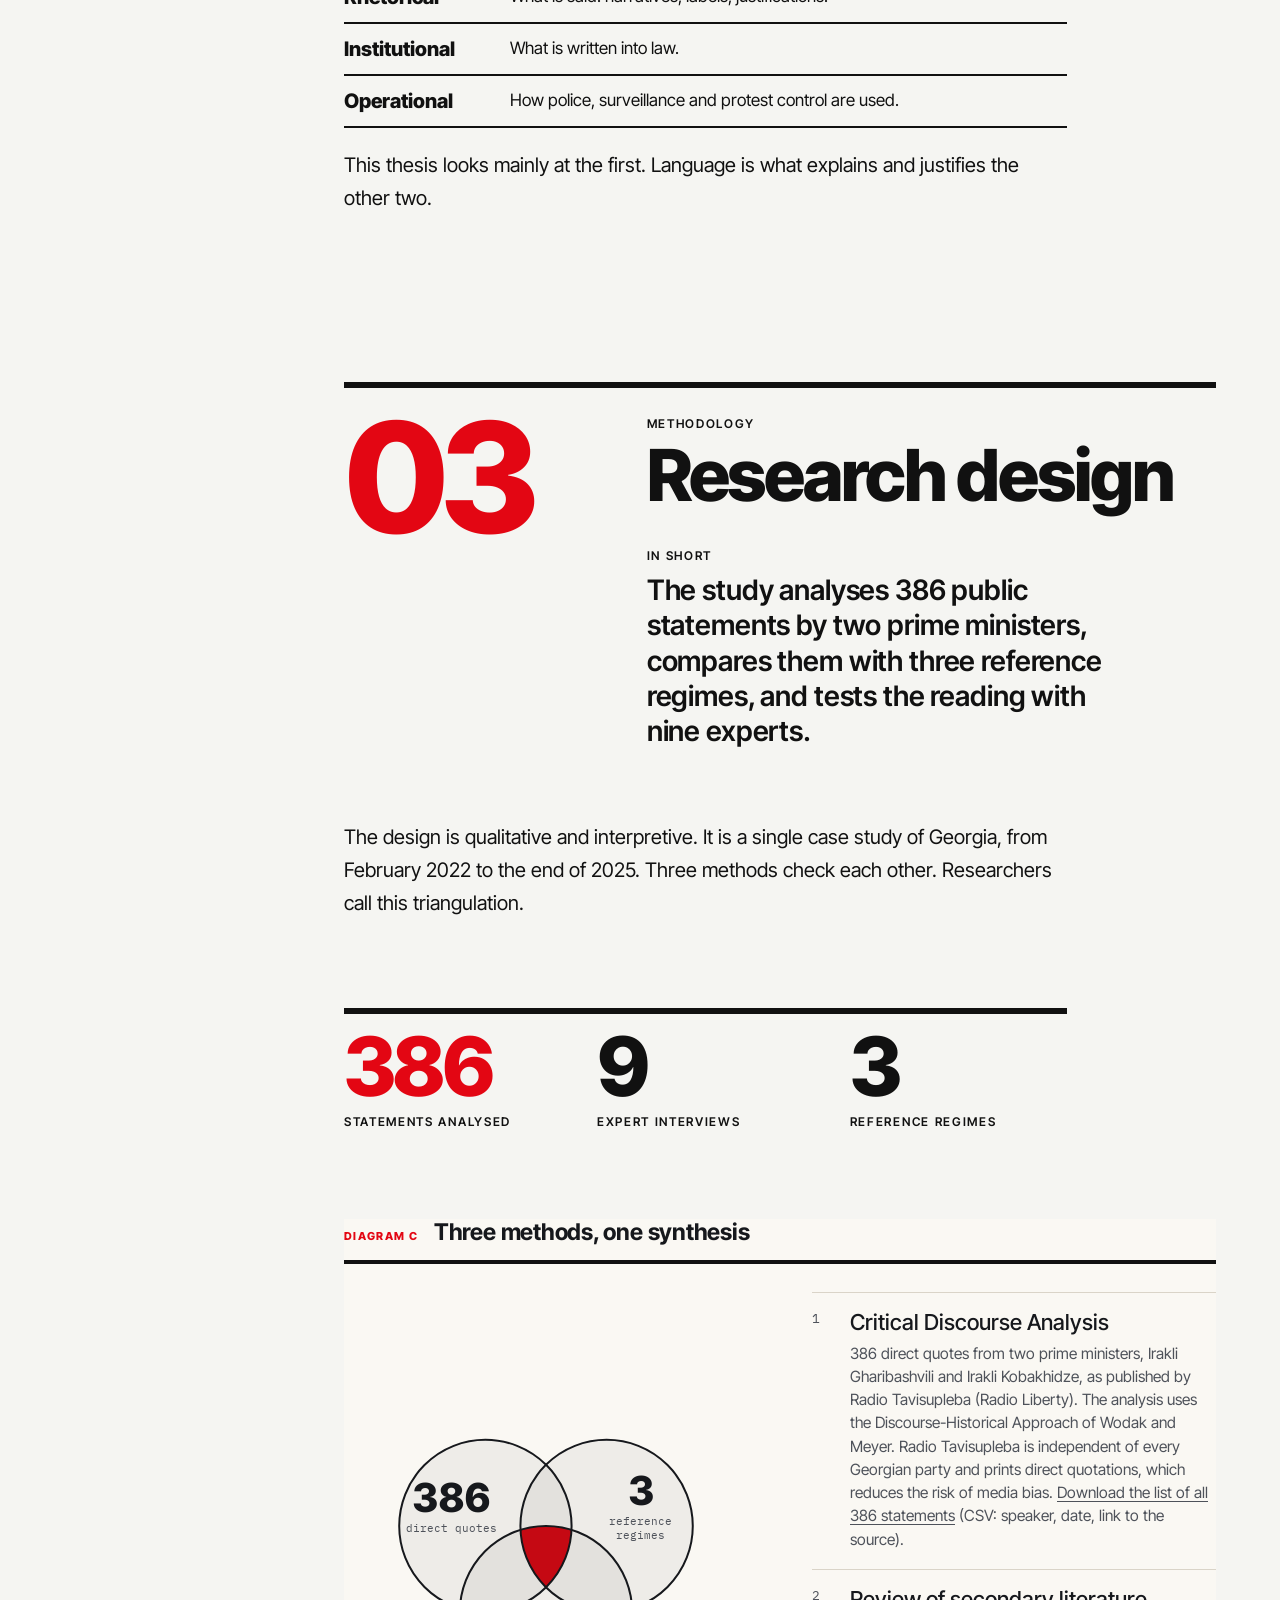
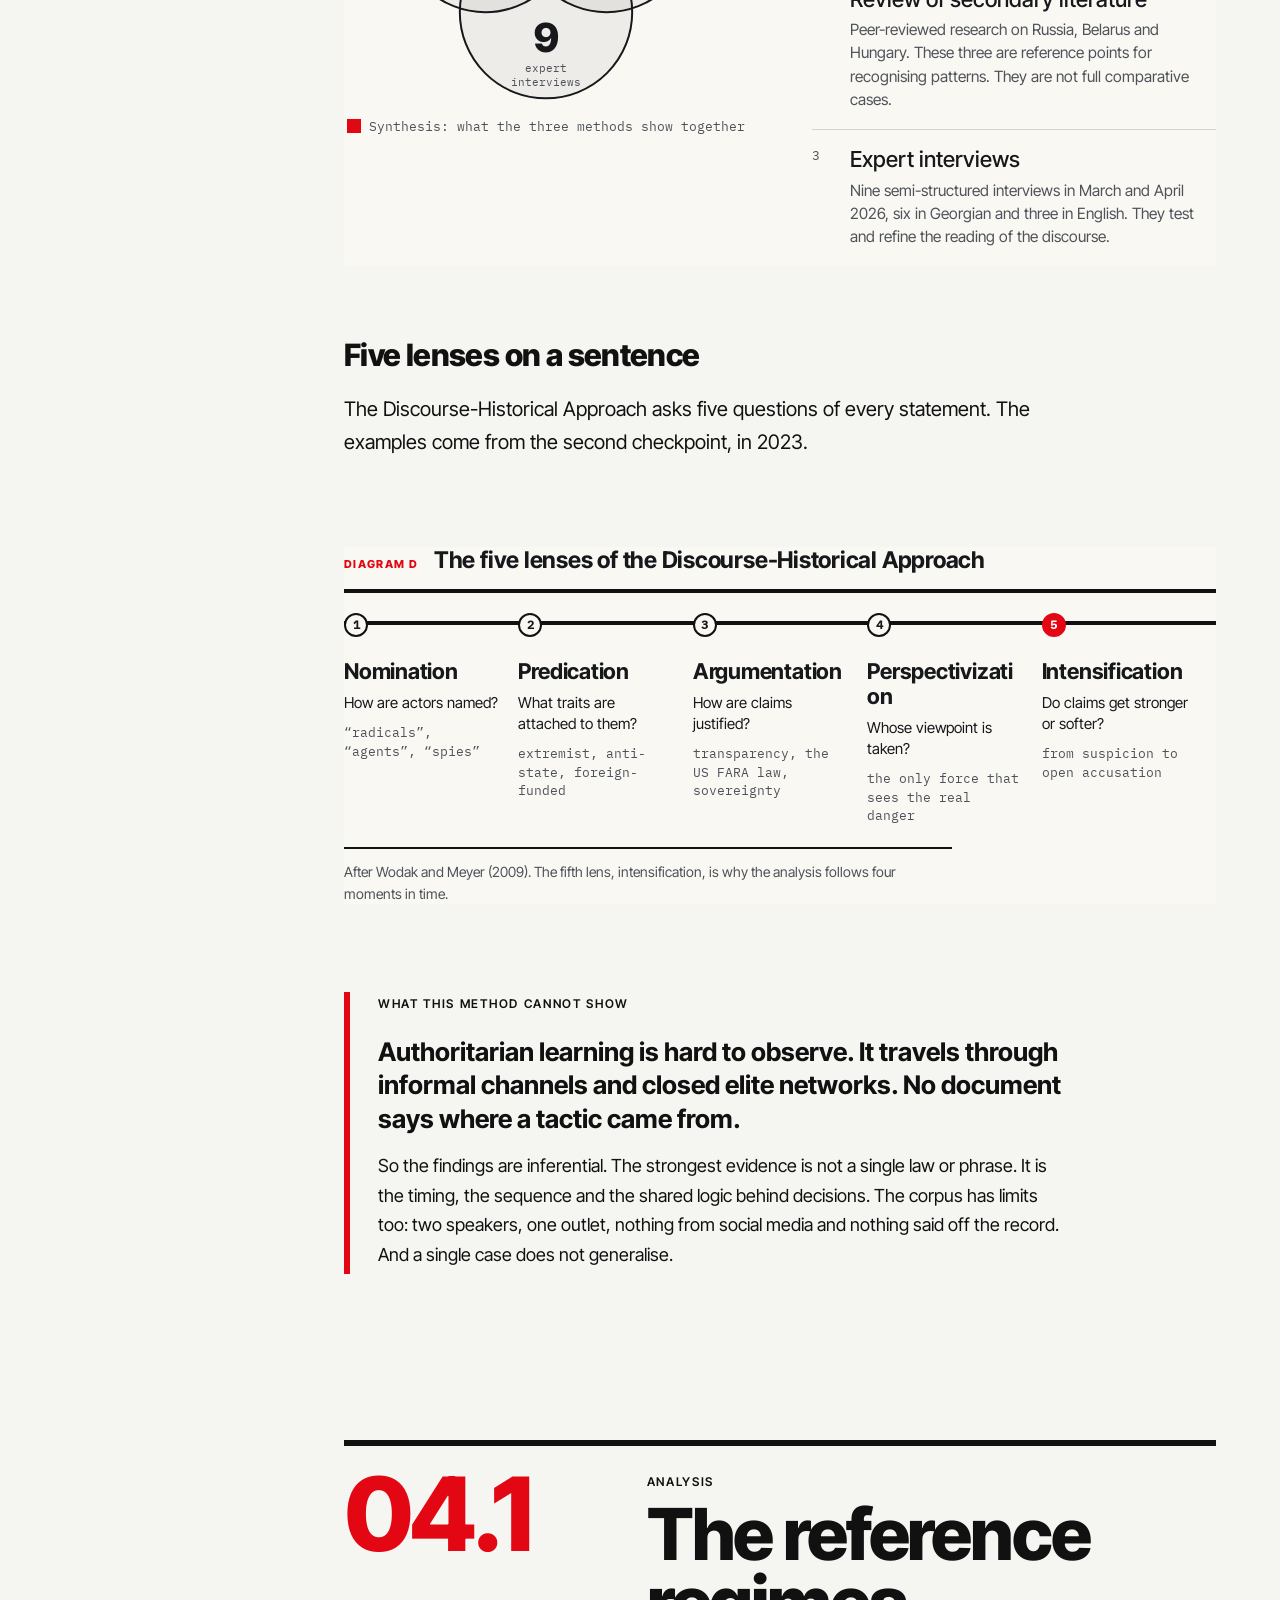
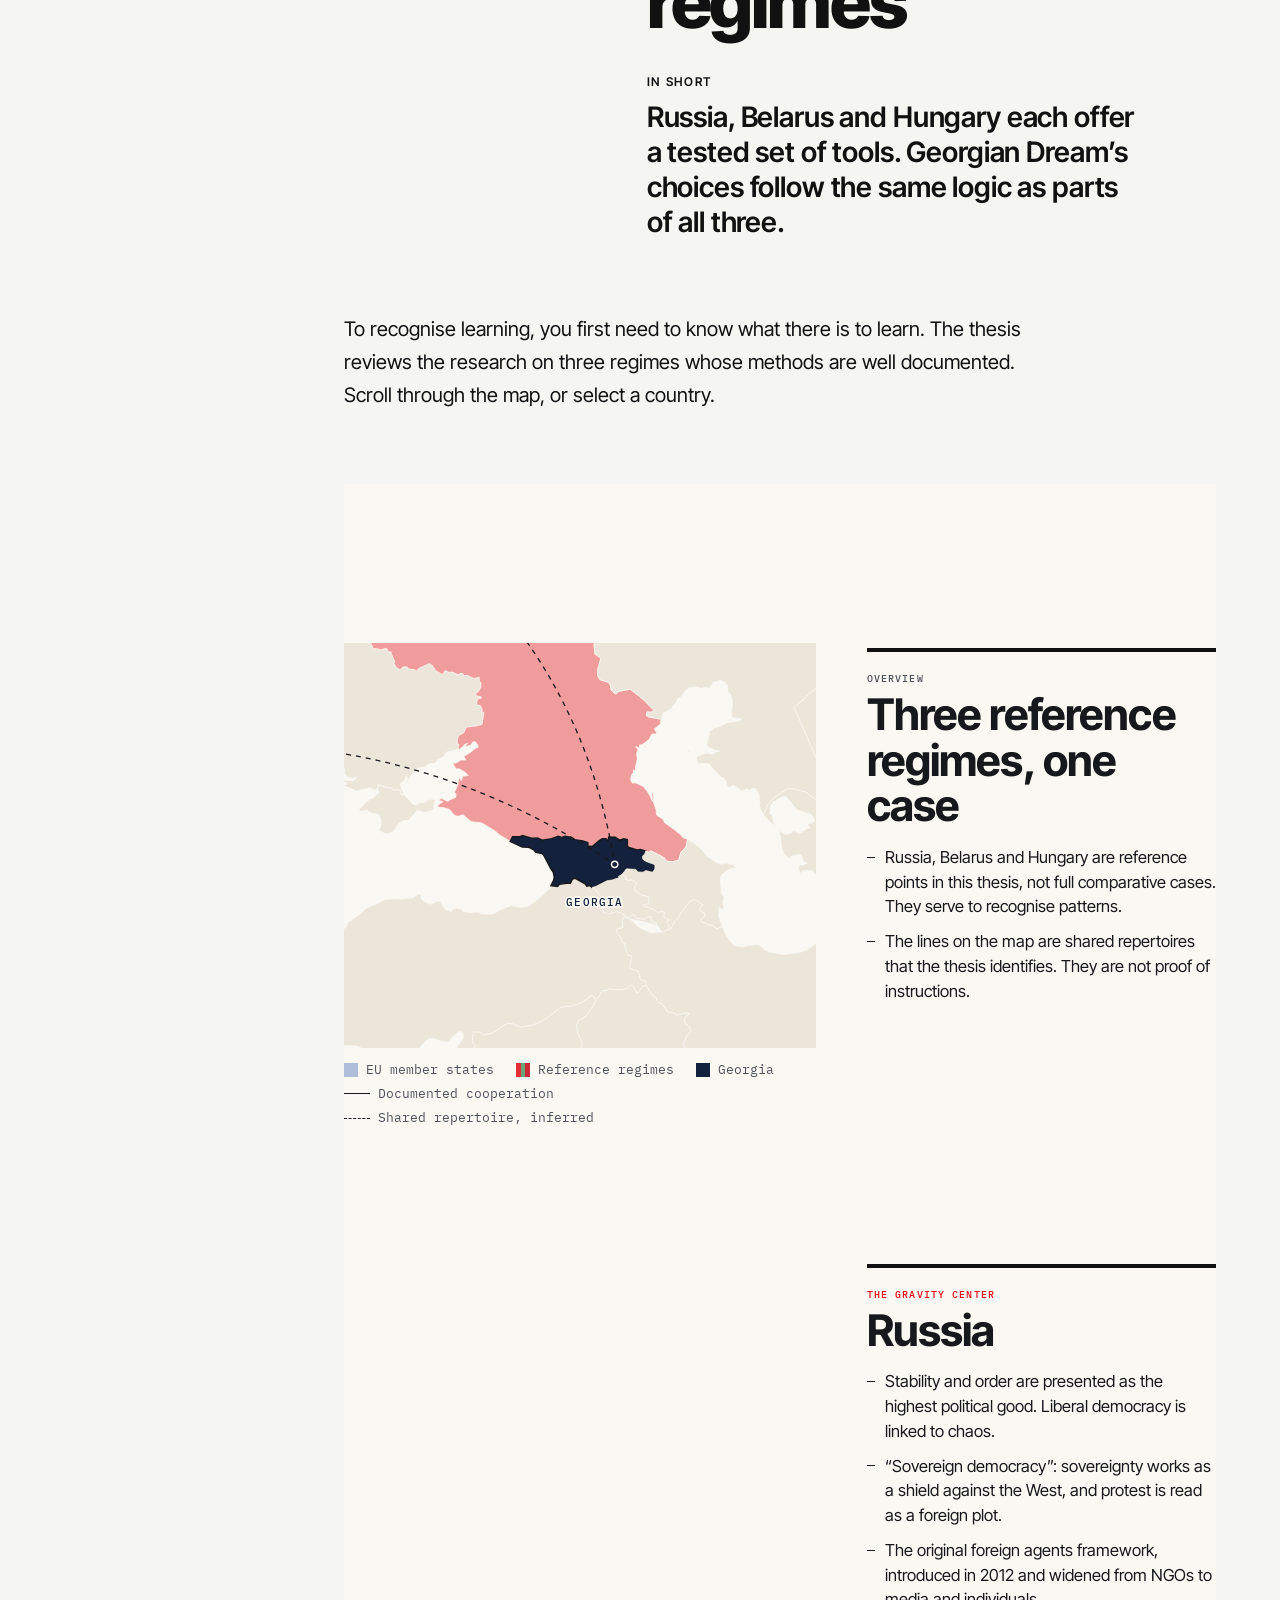
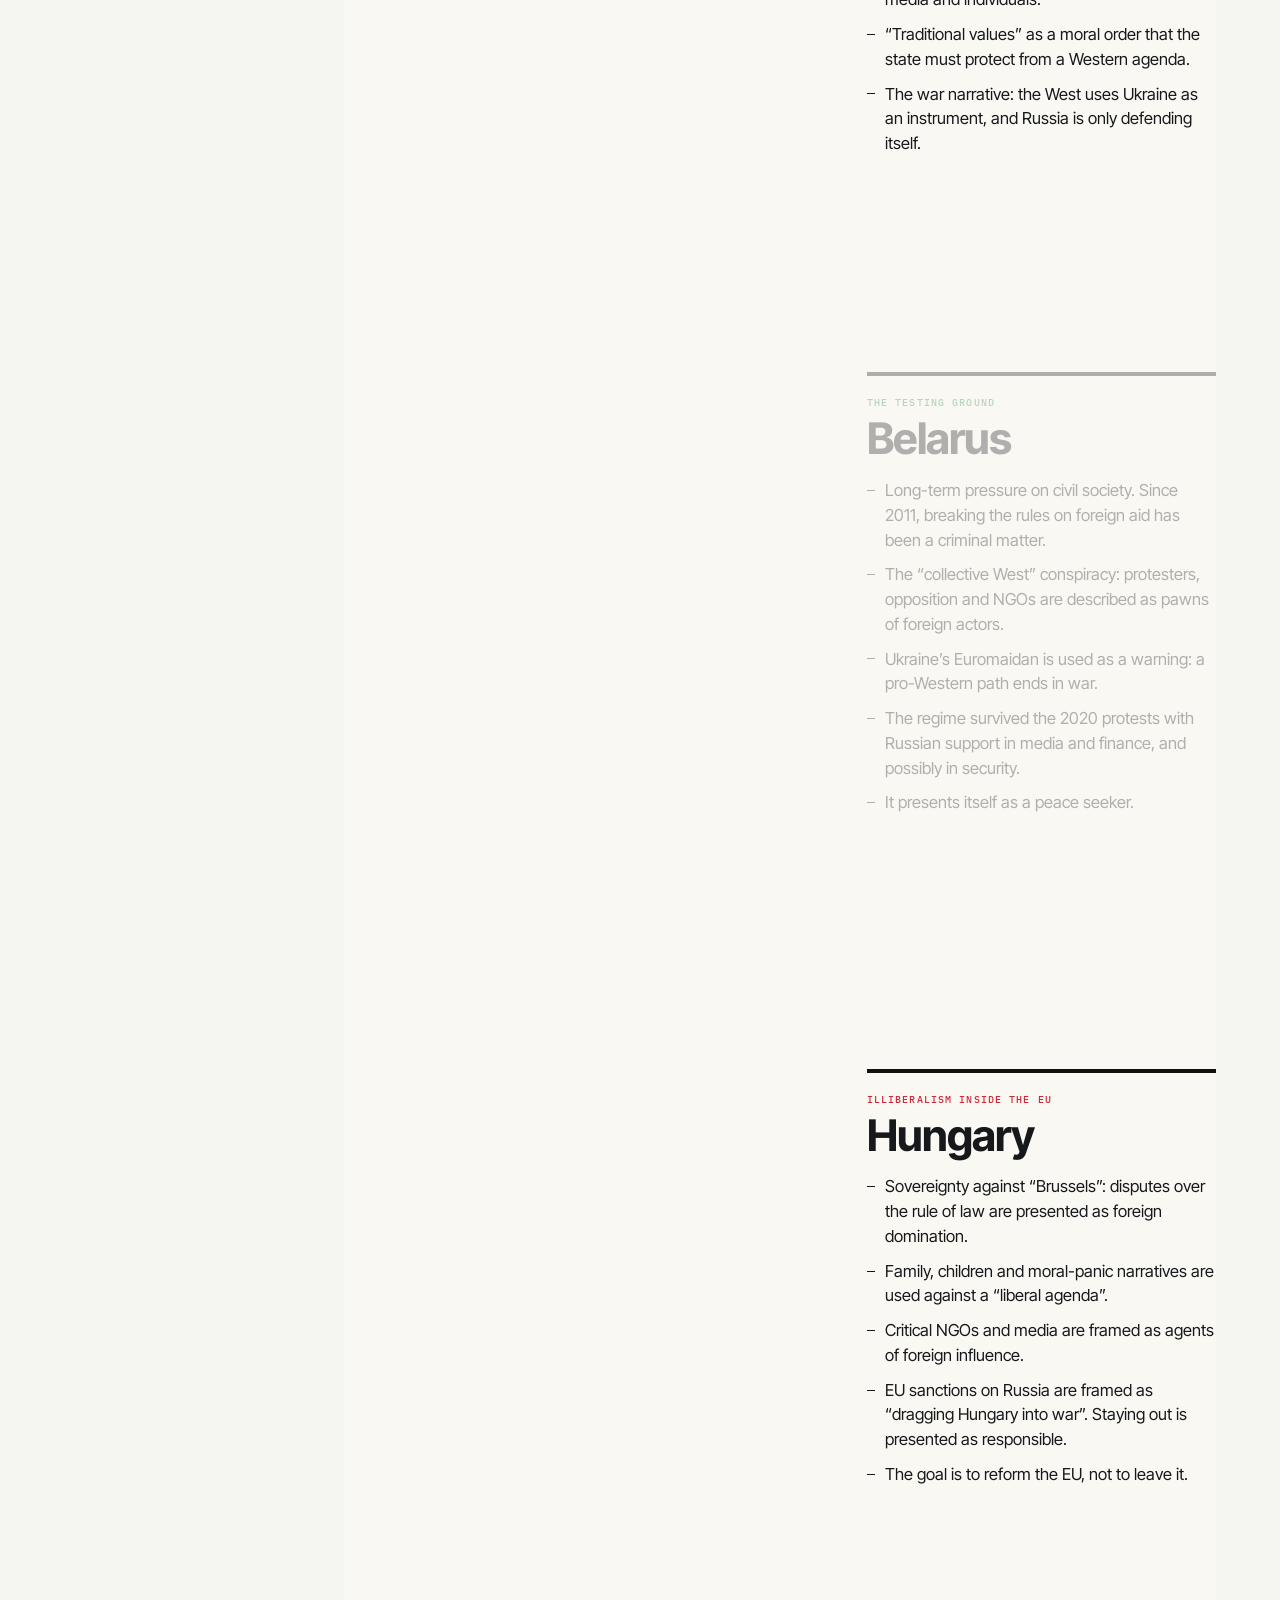
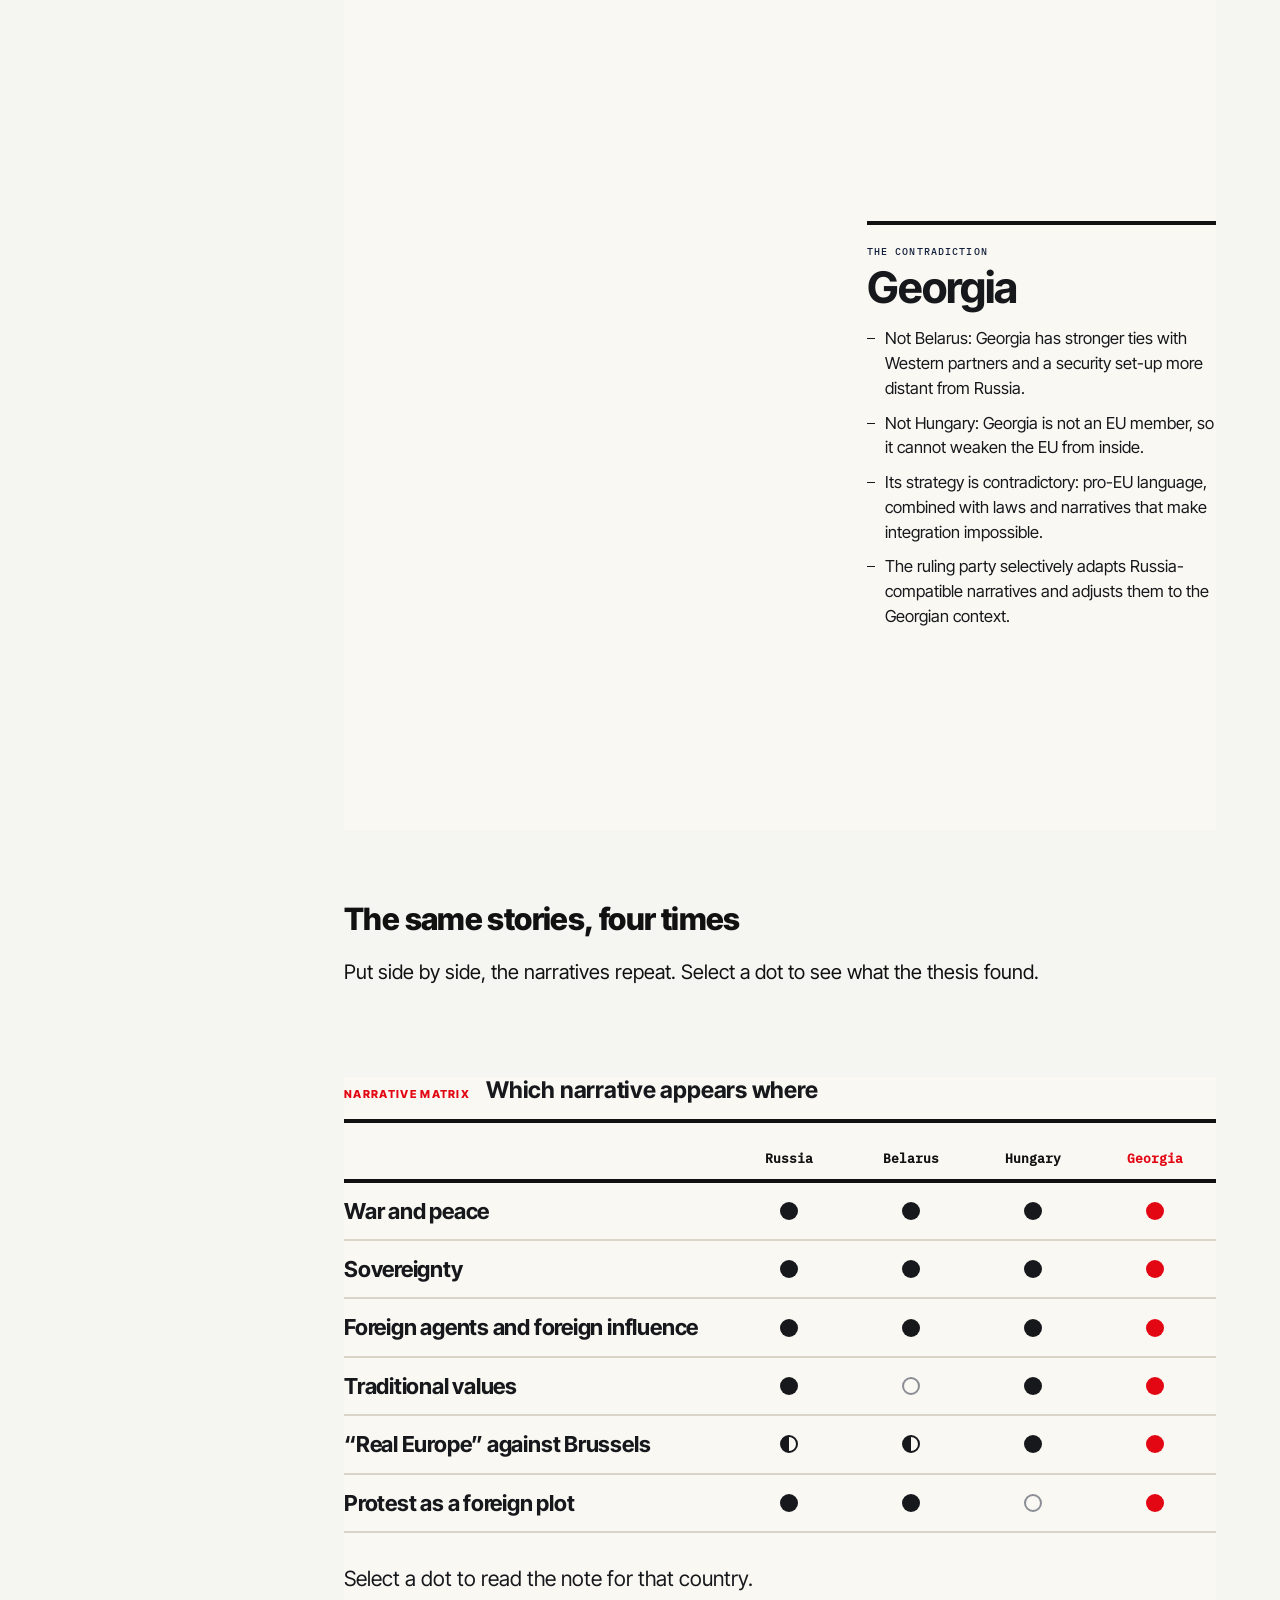
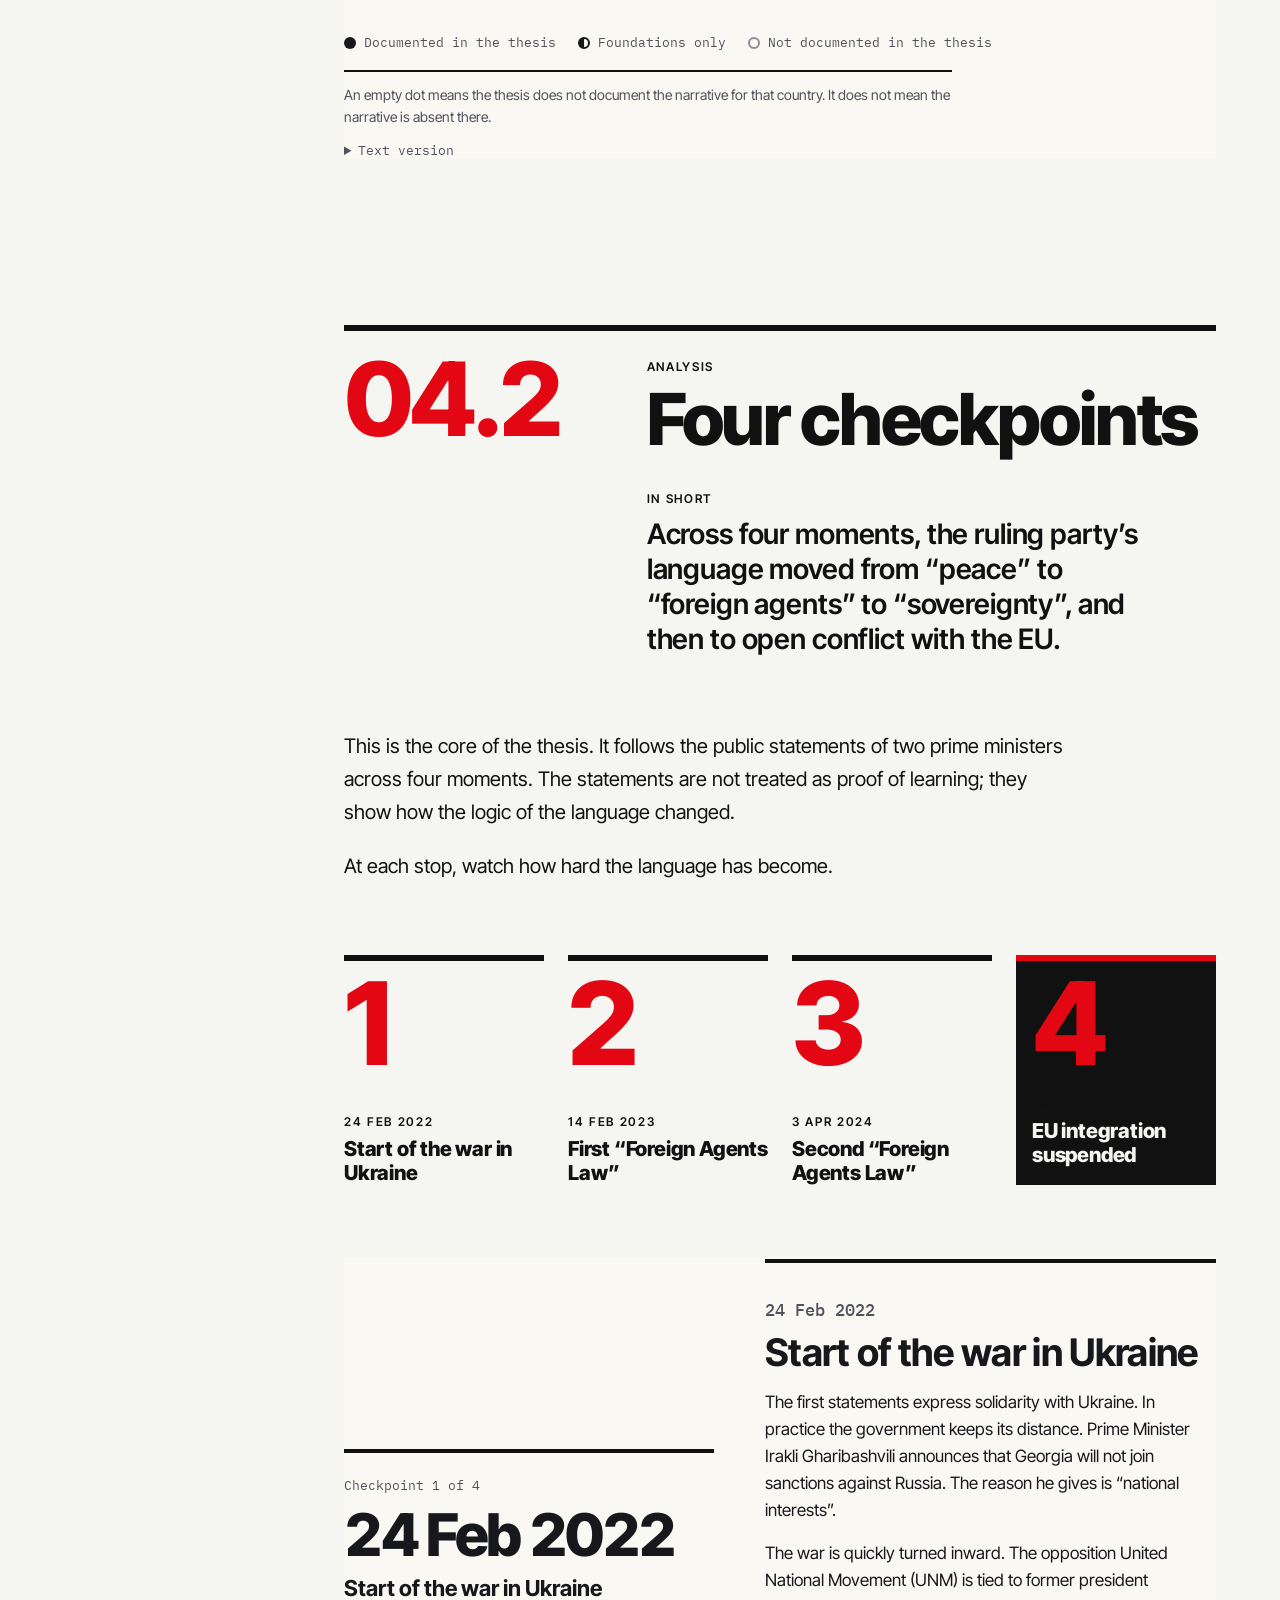
==== commit 794552be: "KA: borrowed tool 'has to be adapted' to local conditions; restore English sentence Co-Authored-By: " ====
--- a/index.html
+++ b/index.html
@@ -211,7 +211,7 @@
   <div class="prose">
     <p>Older research treated authoritarian regimes as static. They lasted because they had force and structure on their side, and when they changed, it was read as decay. Newer work, above all by Stephen Hall, sees something else: rulers who are never sure they will survive, and who therefore watch closely.</p>
     <p>Authoritarian learning is the name for that watching. Rulers and the elites around them draw lessons from experience, their own and other people’s, and adjust how they rule. The aim is always the same: to stay in power.</p>
-    <p>Two cautions matter. First, learning is adaptation, not copying. A tool taken from abroad does not always fit local conditions, so it has to be reshaped. Second, as Hall and Ambrosio put it, “not all change is learning”. Two regimes can arrive at the same tactic independently.</p>
+    <p>Two cautions matter. First, learning is adaptation, not copying. A tool taken from abroad is reshaped to fit local conditions. Second, as Hall and Ambrosio put it, “not all change is learning”. Two regimes can arrive at the same tactic independently.</p>
   </div>
 
   <figure class="fig fig--wide" id="figTypes">
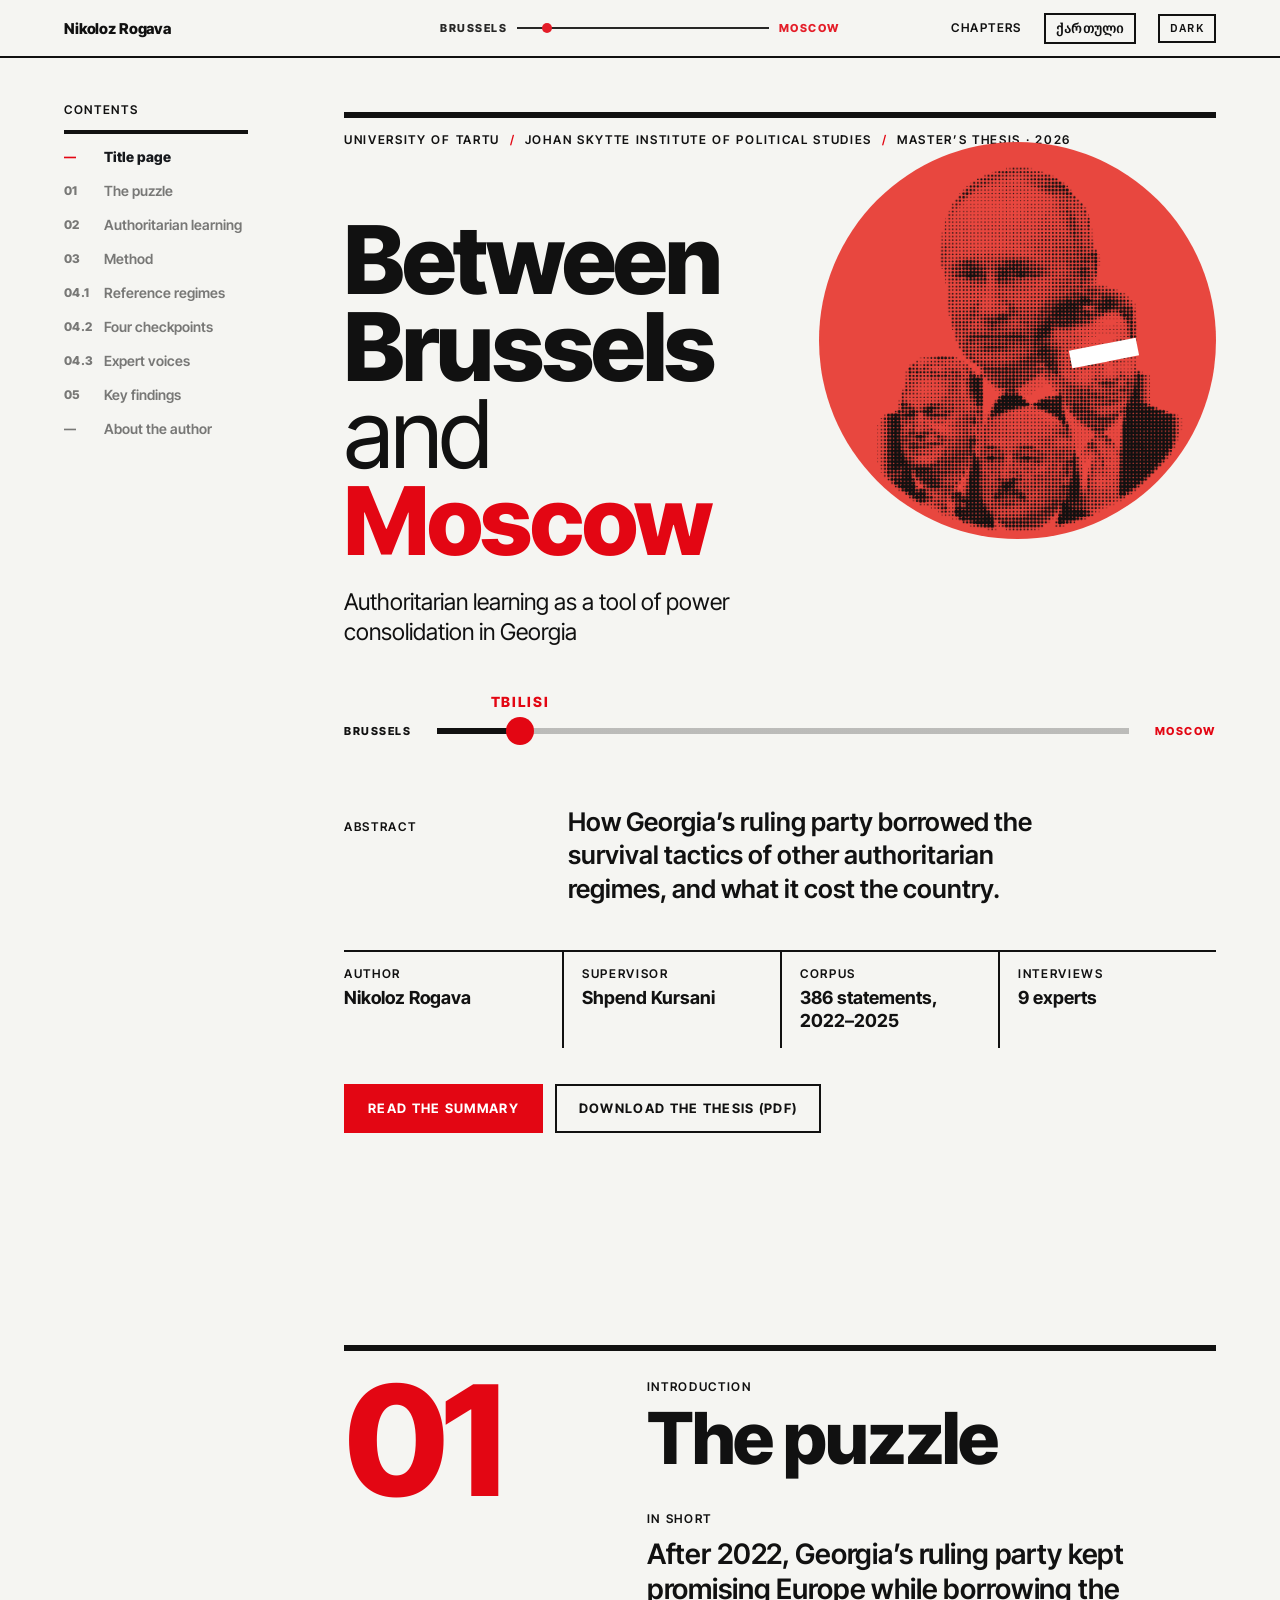
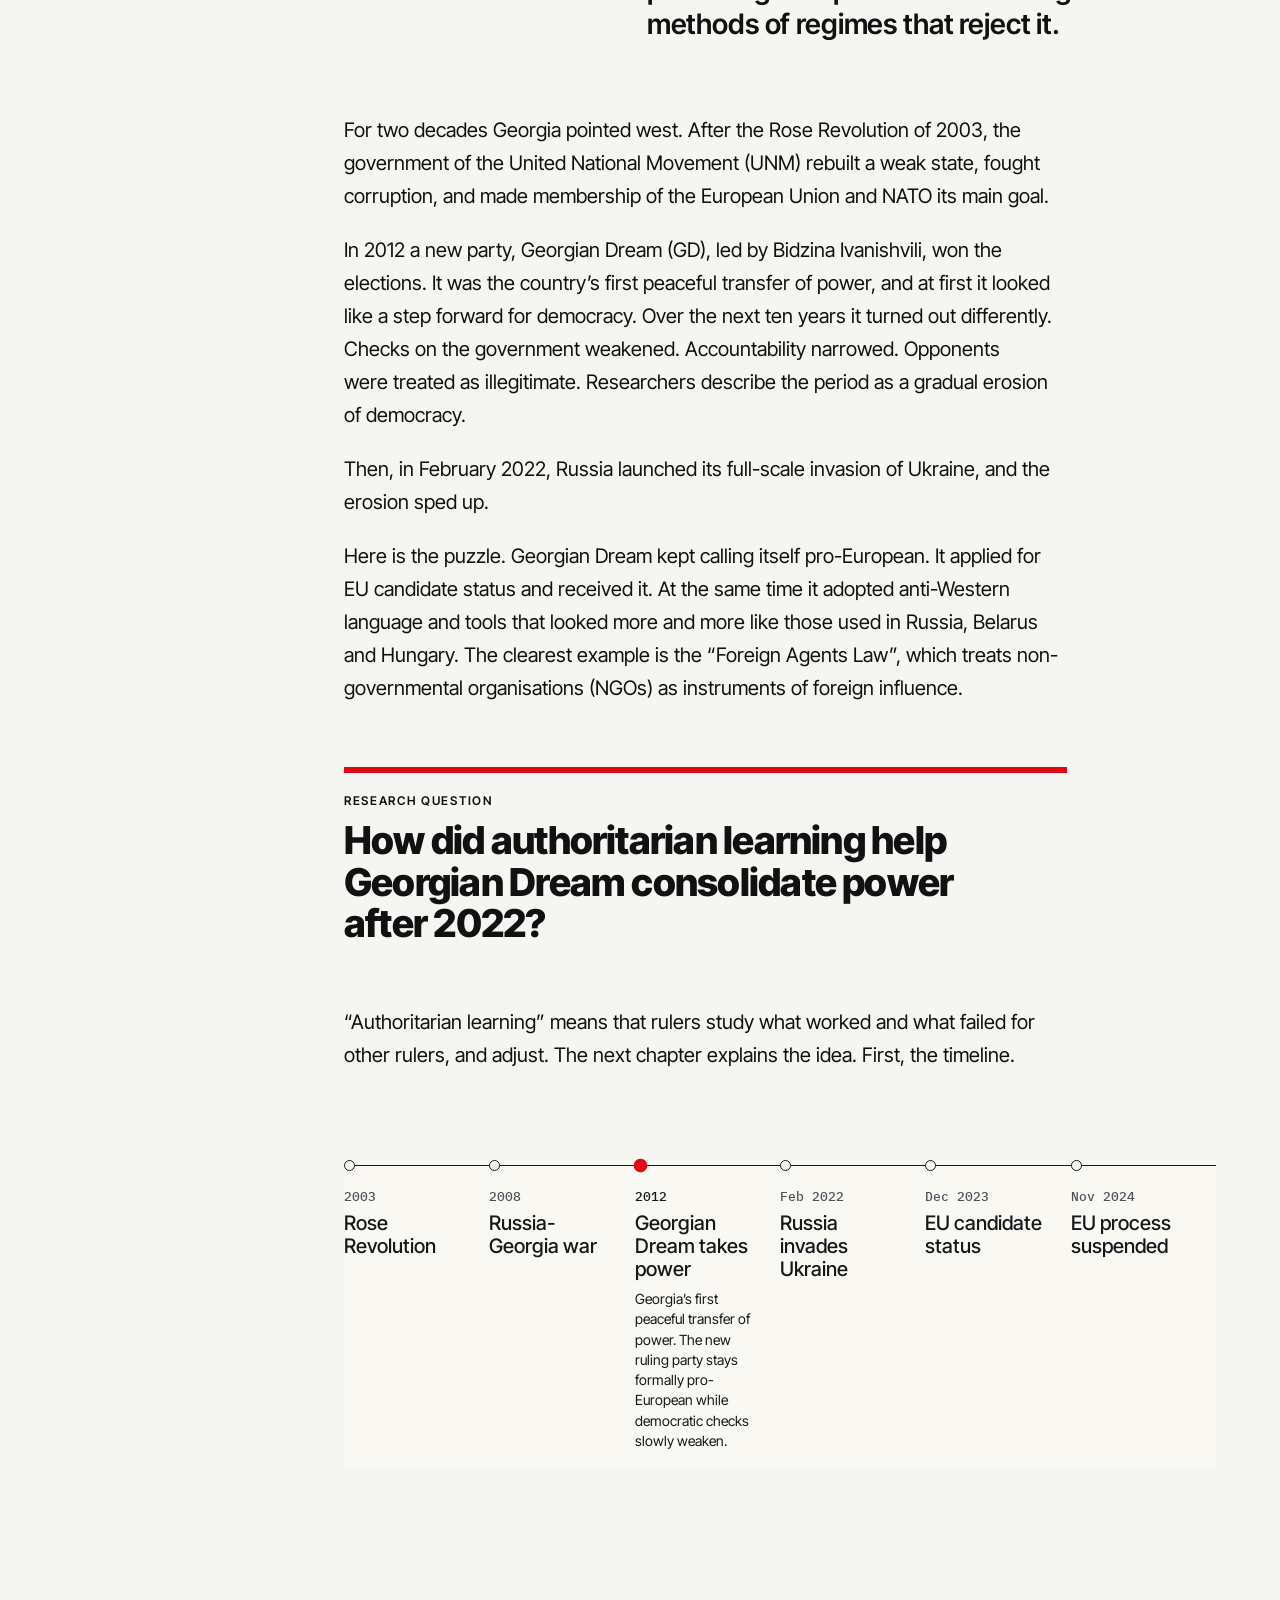
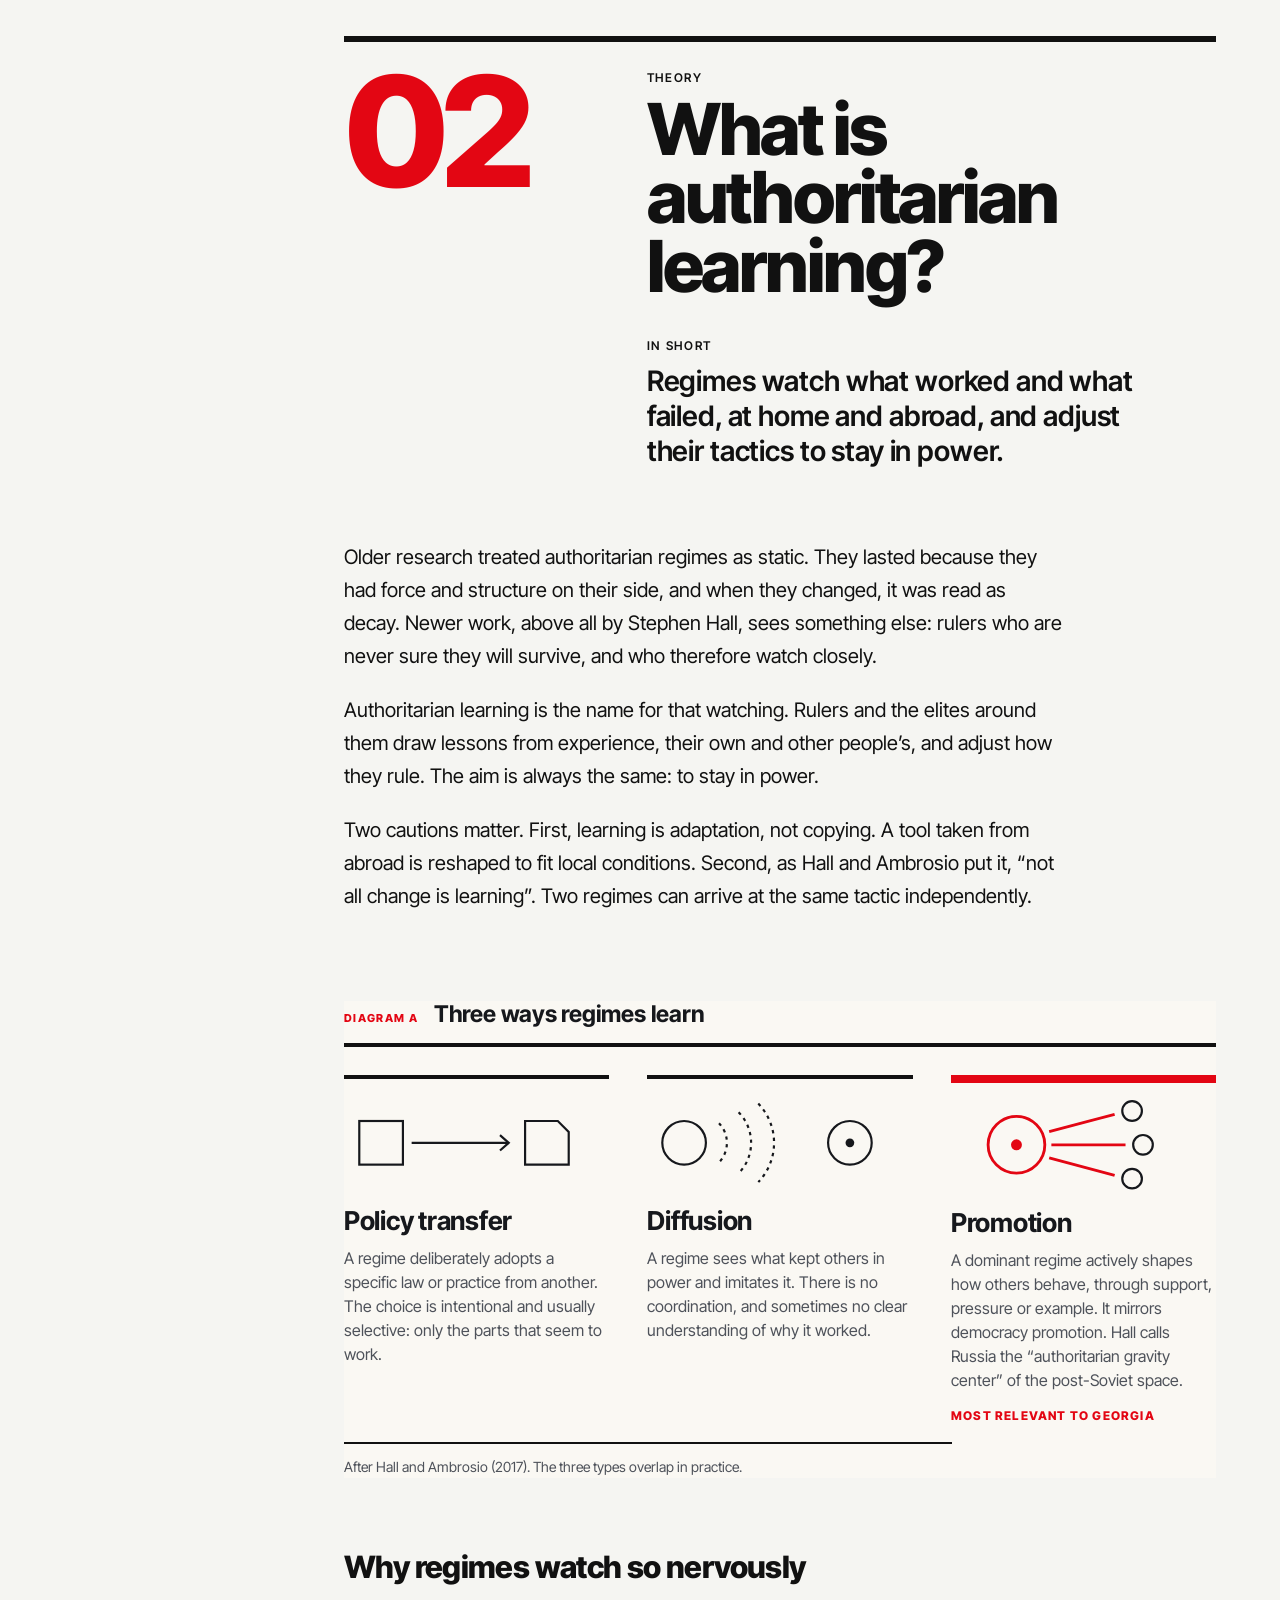
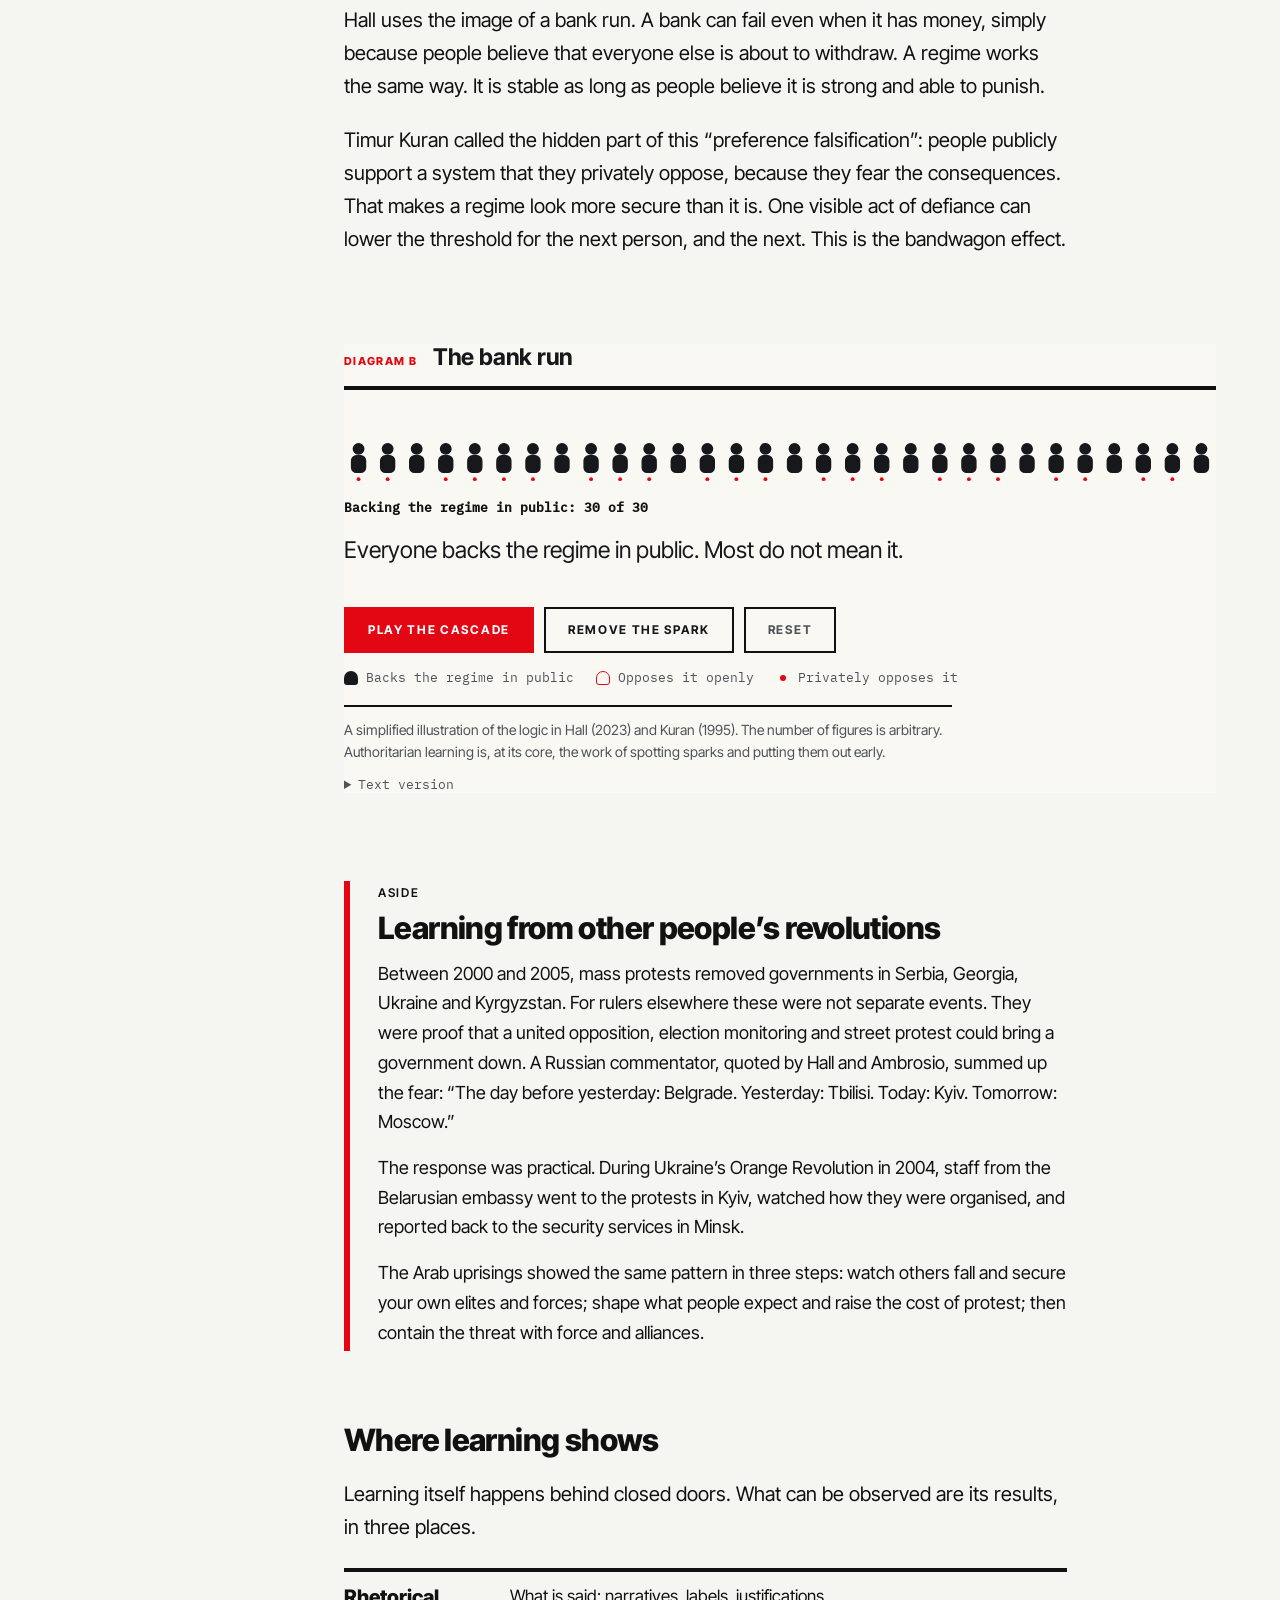
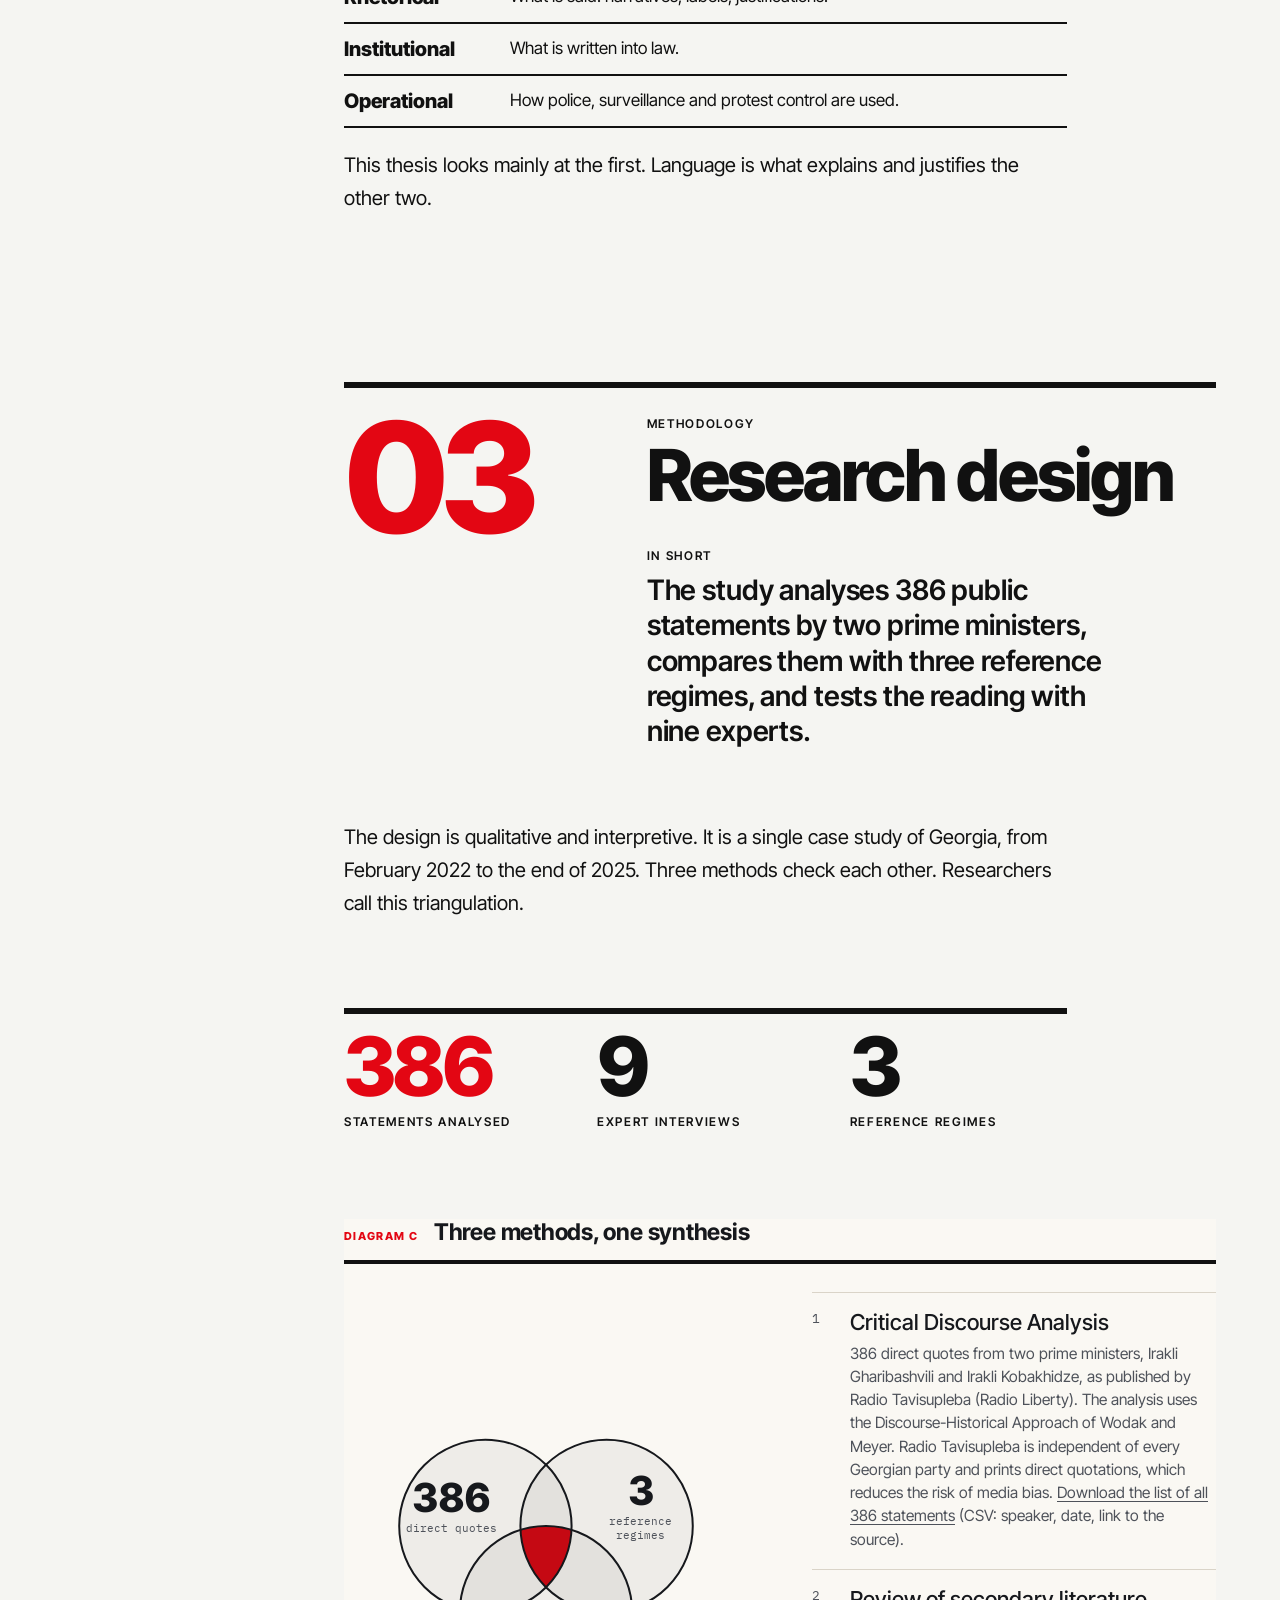
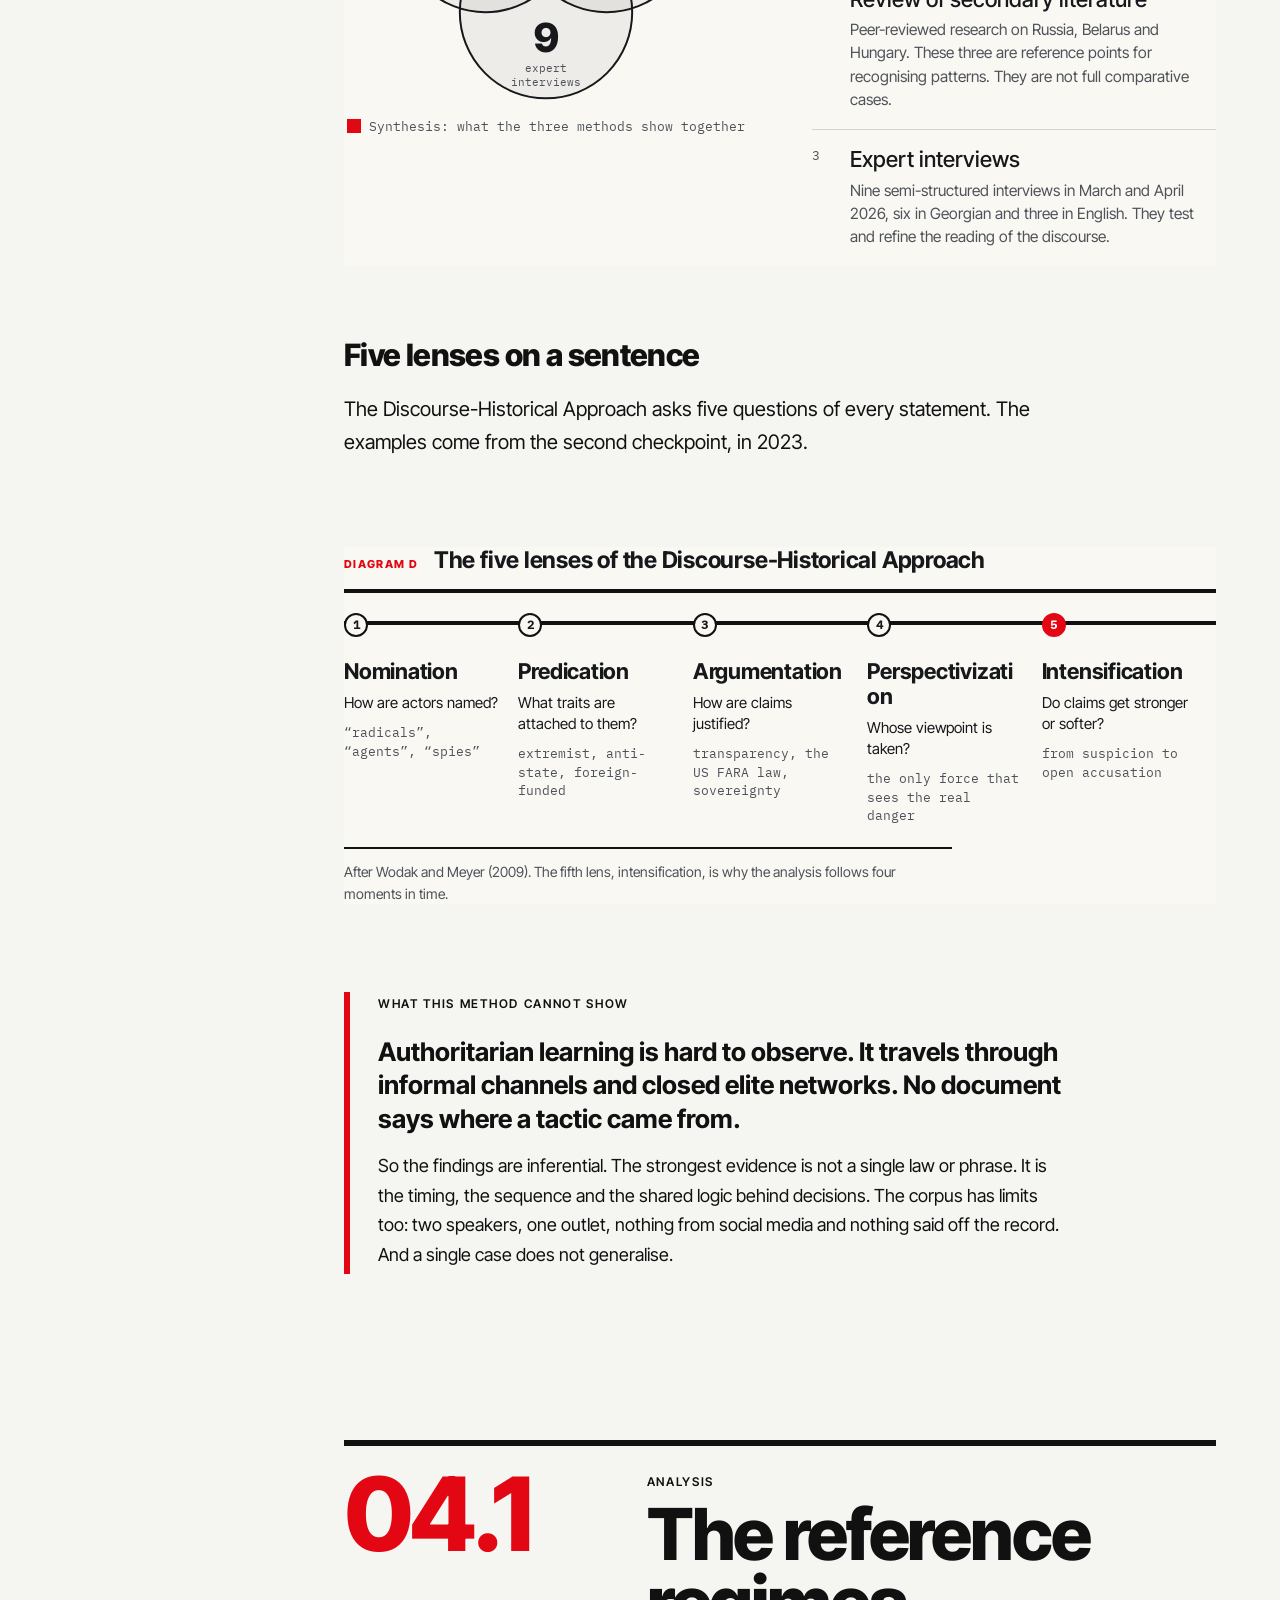
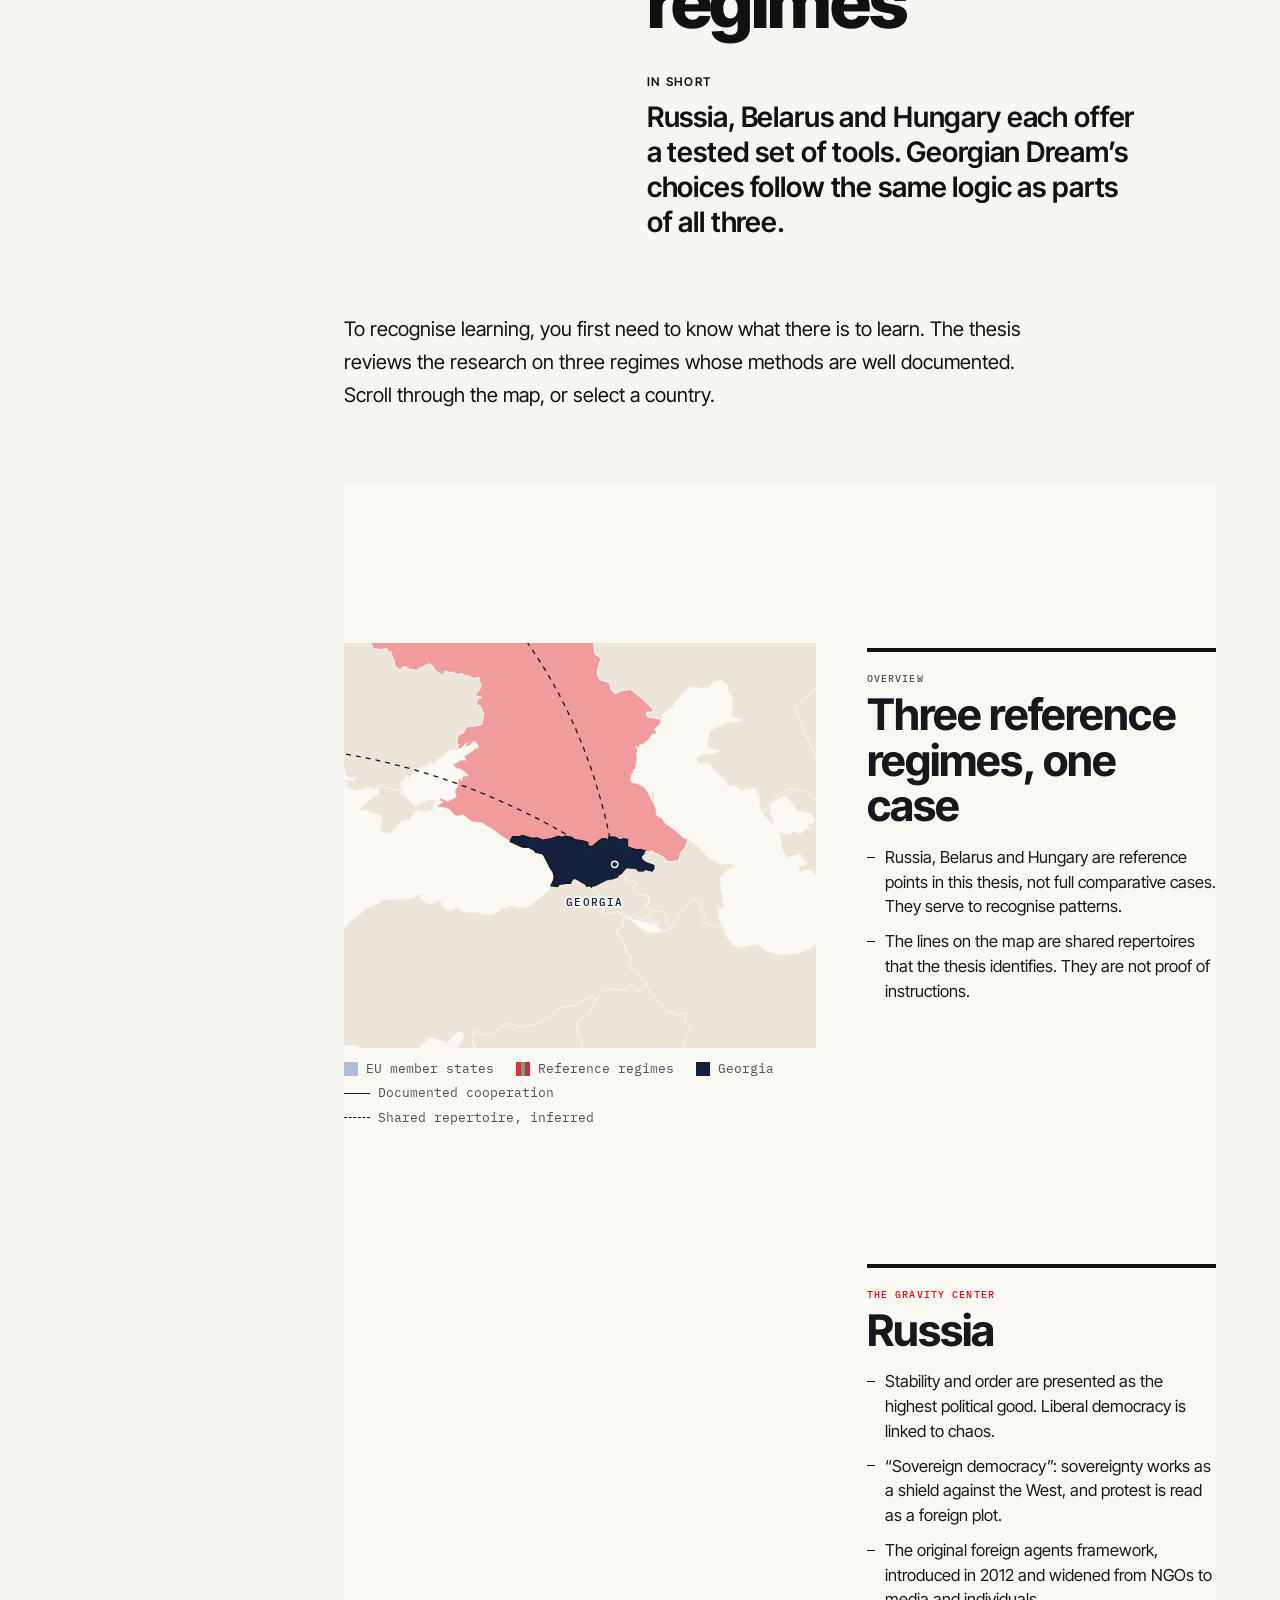
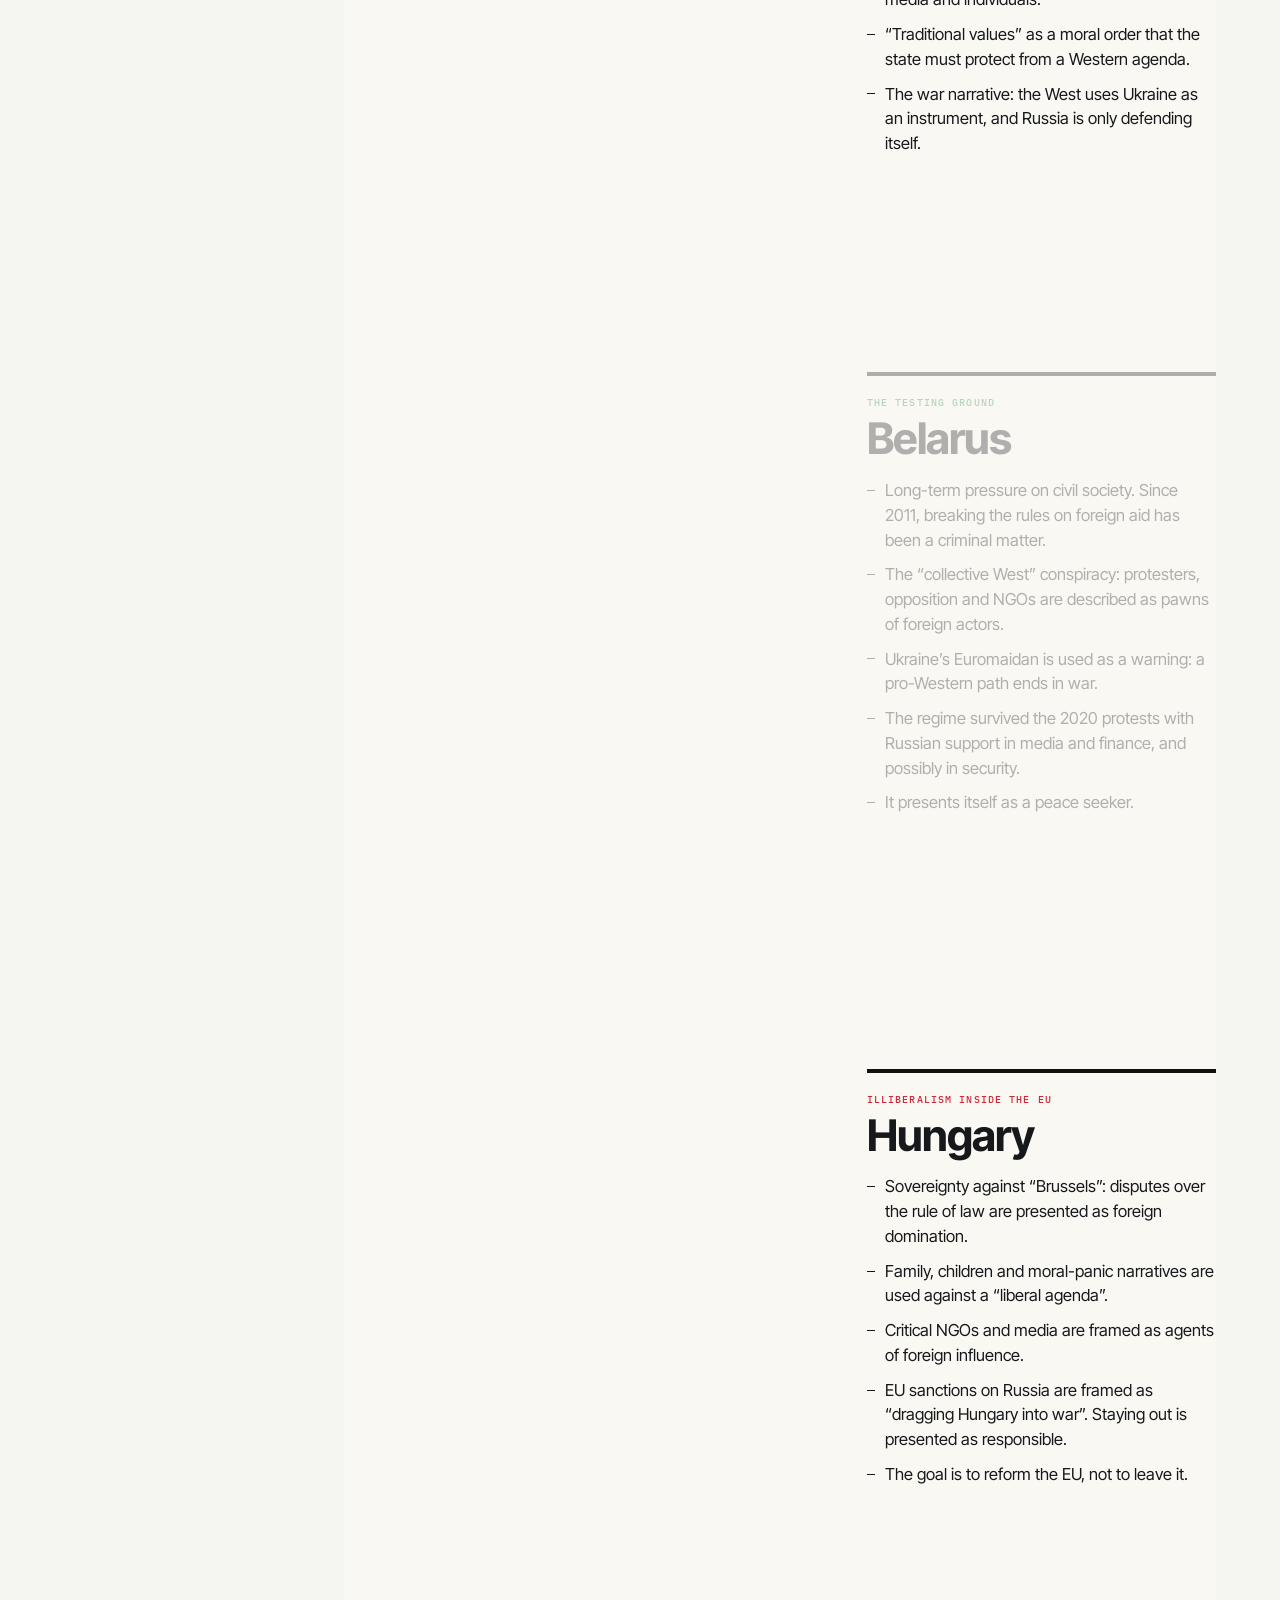
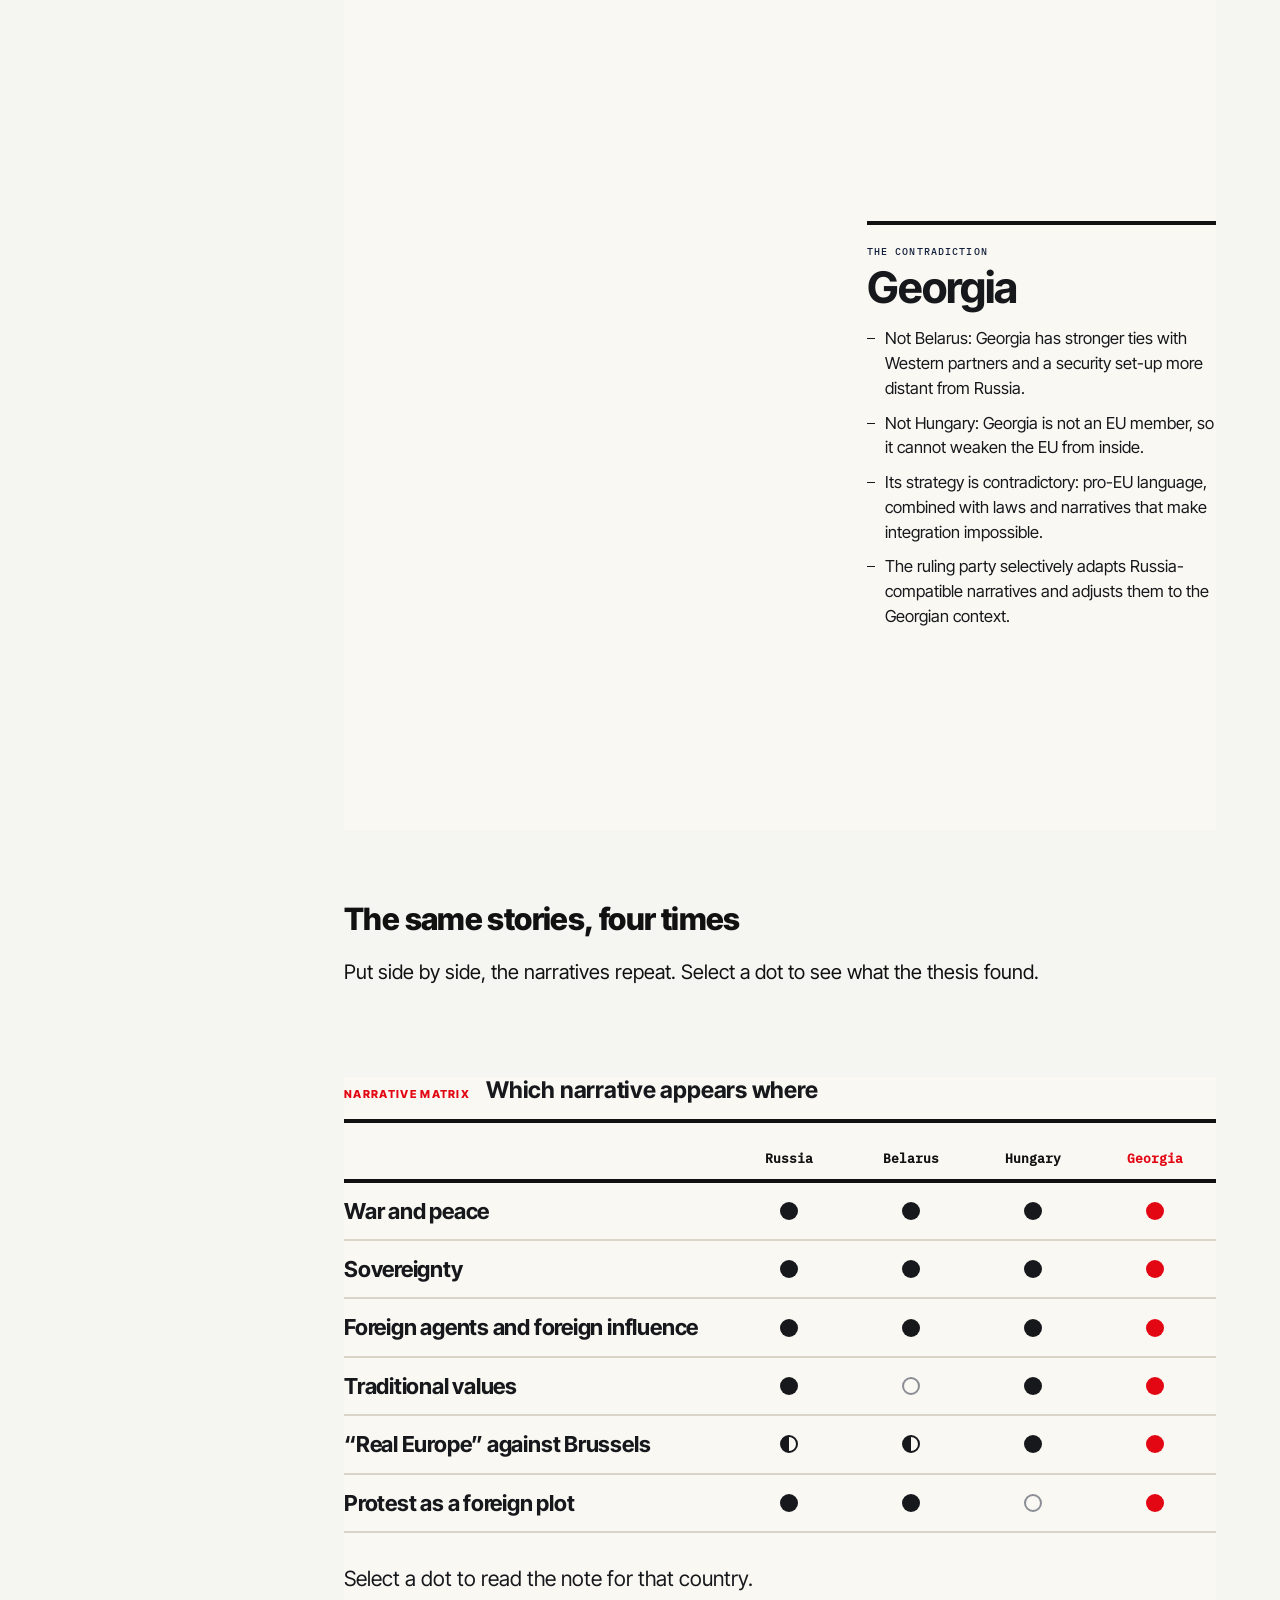
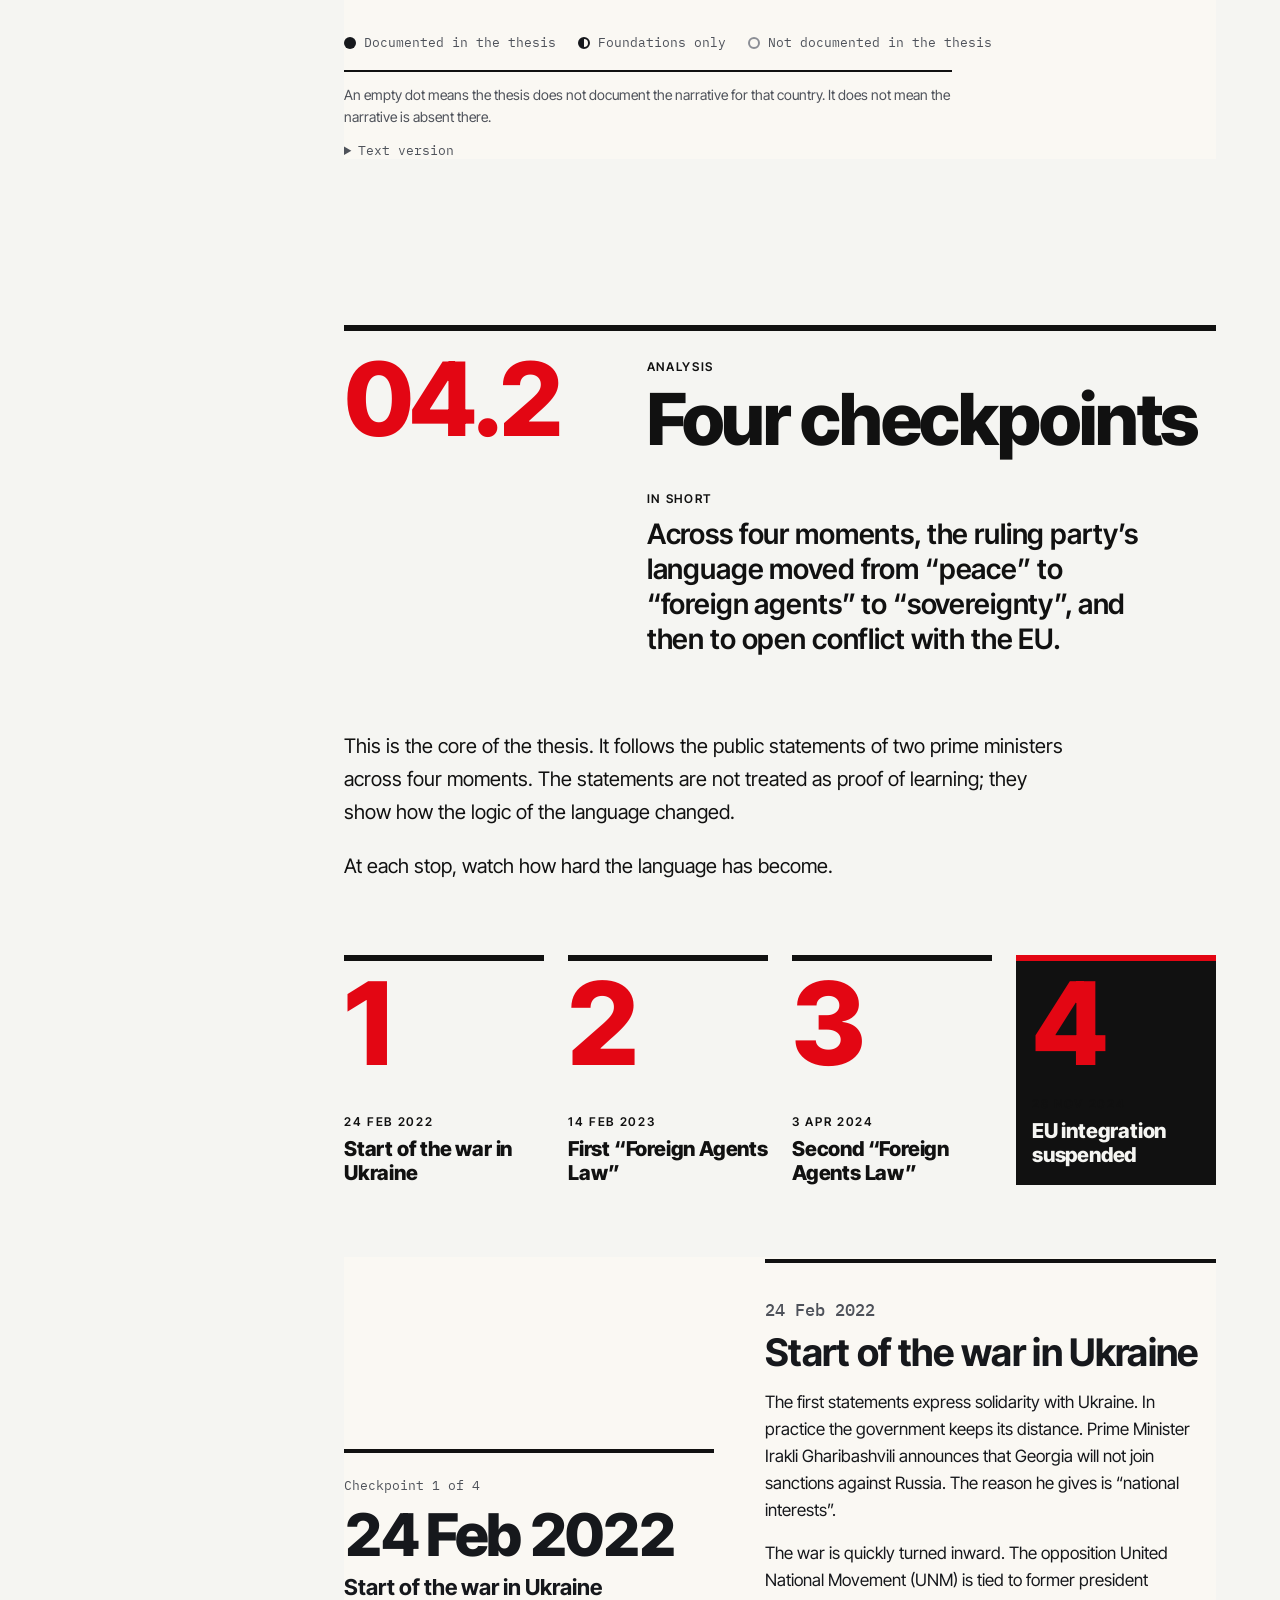
==== commit 1000ae5d: "New Swiss-style link preview image (preview-swiss.png) Co-Authored-By: Claude Opus 5.5 <noreply@anth" ====
--- a/index.html
+++ b/index.html
@@ -14,10 +14,10 @@
 <meta property="og:type" content="article">
 <meta property="og:title" content="Between Brussels and Moscow">
 <meta property="og:description" content="How Georgia’s ruling party borrowed the survival tactics of other authoritarian regimes, and what it cost the country.">
-<meta property="og:image" content="https://rogavanikolozi-a11y.github.io/Authoritarian-Georgia/images/preview-map.png">
+<meta property="og:image" content="https://rogavanikolozi-a11y.github.io/Authoritarian-Georgia/images/preview-swiss.png">
 <meta property="og:image:width" content="1200">
 <meta property="og:image:height" content="630">
-<meta property="og:image:alt" content="Map of Europe linking Brussels, Moscow, Belarus, Hungary and Georgia, beside the title Between Brussels and Moscow.">
+<meta property="og:image:alt" content="The title Between Brussels and Moscow beside a red circle with halftone portraits, and a line from Brussels to Moscow.">
 <link rel="canonical" href="https://rogavanikolozi-a11y.github.io/Authoritarian-Georgia/">
 <link rel="alternate" hreflang="en" href="https://rogavanikolozi-a11y.github.io/Authoritarian-Georgia/">
 <link rel="alternate" hreflang="ka" href="https://rogavanikolozi-a11y.github.io/Authoritarian-Georgia/ka/">
@@ -26,7 +26,7 @@
 <meta name="twitter:card" content="summary_large_image">
 <meta name="twitter:title" content="Between Brussels and Moscow">
 <meta name="twitter:description" content="How Georgia’s ruling party borrowed the survival tactics of other authoritarian regimes, and what it cost the country.">
-<meta name="twitter:image" content="https://rogavanikolozi-a11y.github.io/Authoritarian-Georgia/images/preview-map.png">
+<meta name="twitter:image" content="https://rogavanikolozi-a11y.github.io/Authoritarian-Georgia/images/preview-swiss.png">
 
 <link rel="icon" href="data:image/svg+xml,%3Csvg xmlns='http://www.w3.org/2000/svg' viewBox='0 0 32 32'%3E%3Crect width='32' height='32' fill='%23FAF8F3'/%3E%3Cpath d='M4 16h24' stroke='%231B1A17' stroke-width='1.5'/%3E%3Cpath d='M4 12v8' stroke='%231F3F73' stroke-width='2.5'/%3E%3Cpath d='M28 12v8' stroke='%239A4B24' stroke-width='2.5'/%3E%3Ccircle cx='19' cy='16' r='3.5' fill='%237D1F35'/%3E%3C/svg%3E">
 <link rel="preload" href="fonts/newsreader-latin-opsz-normal.woff2" as="font" type="font/woff2" crossorigin>
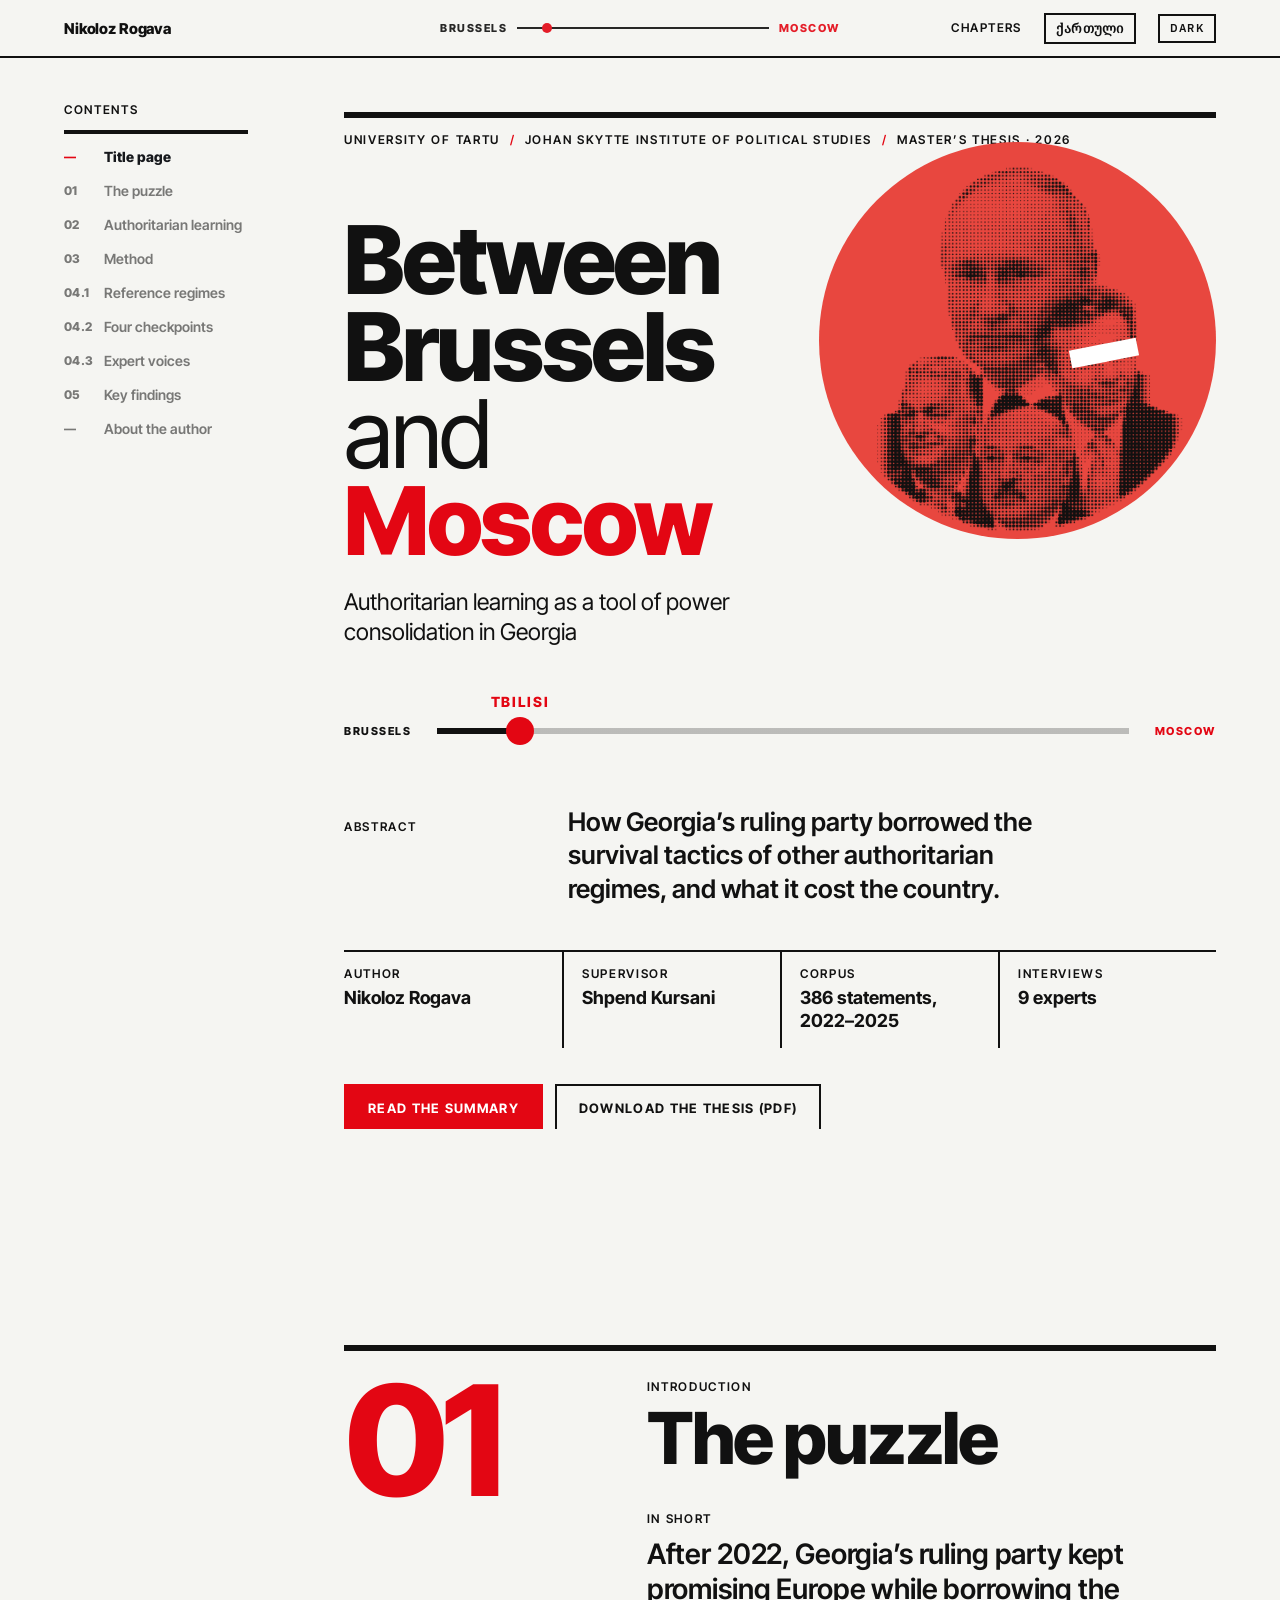
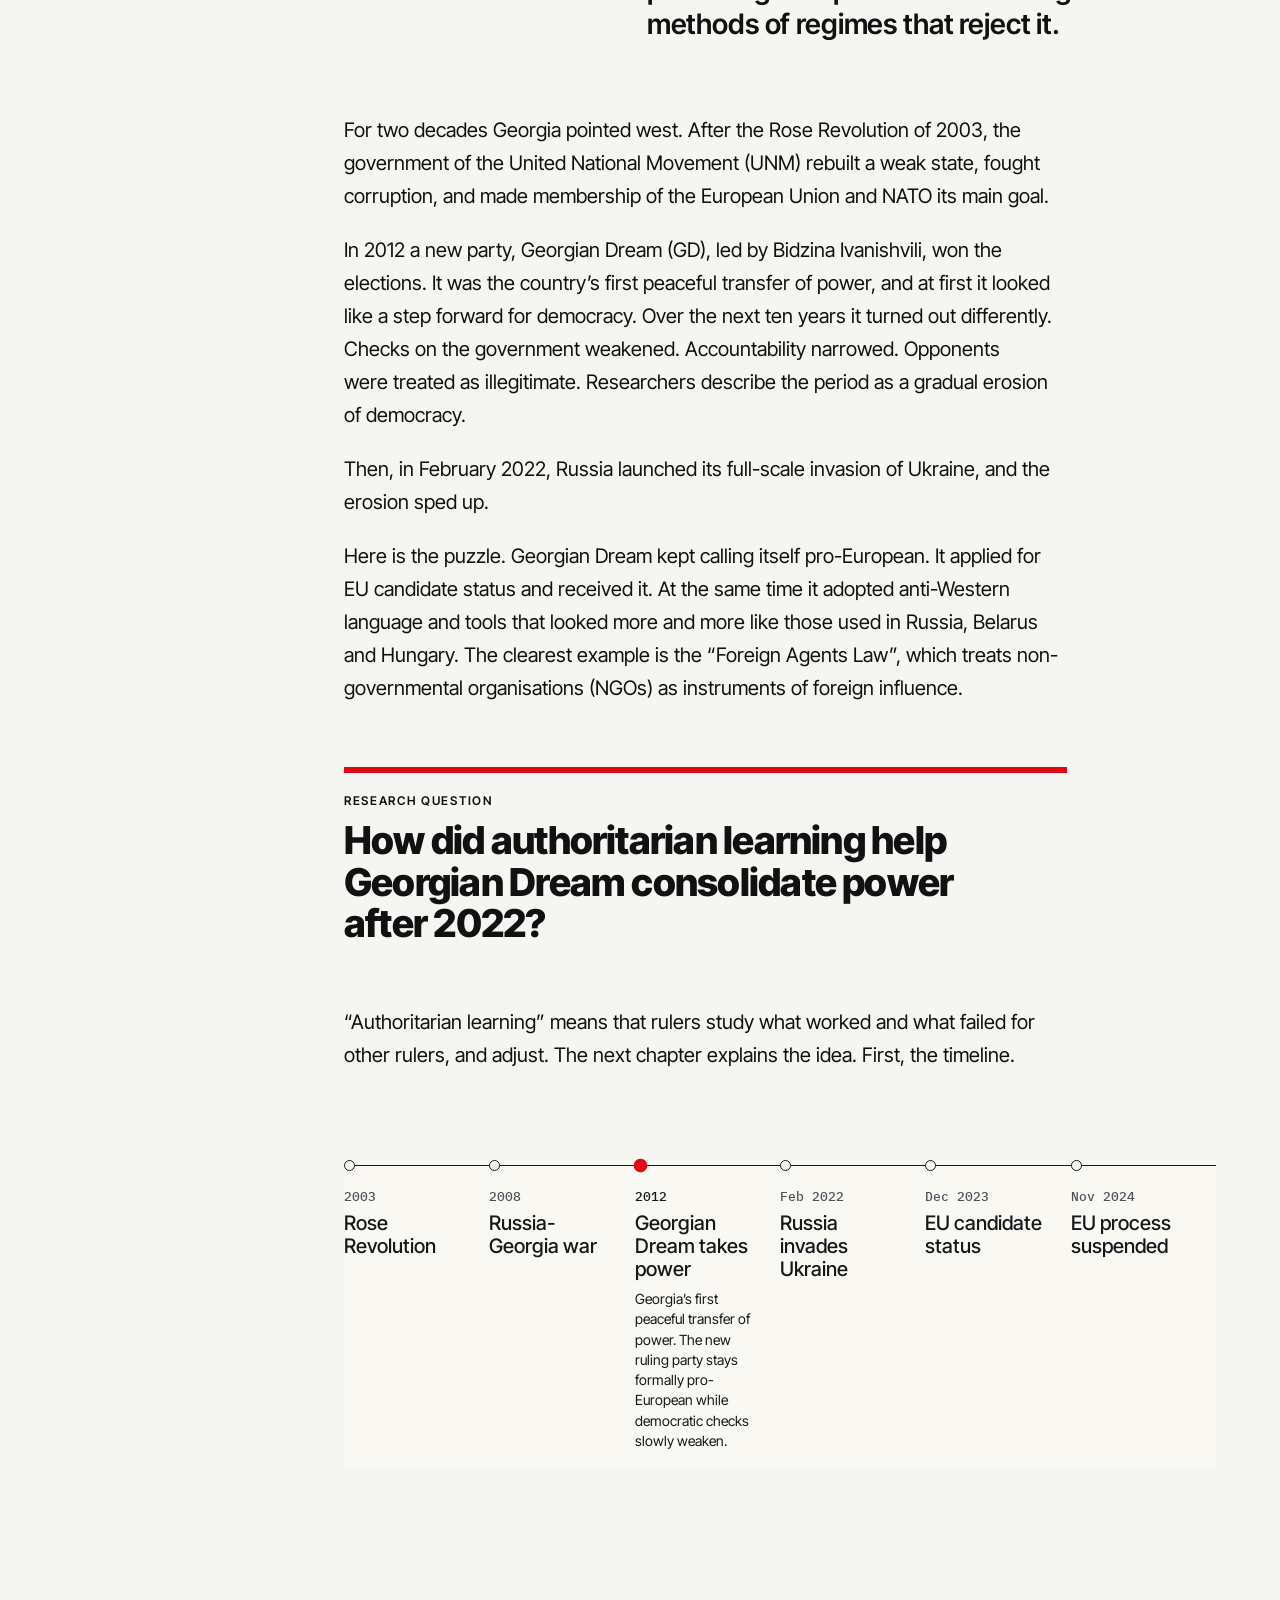
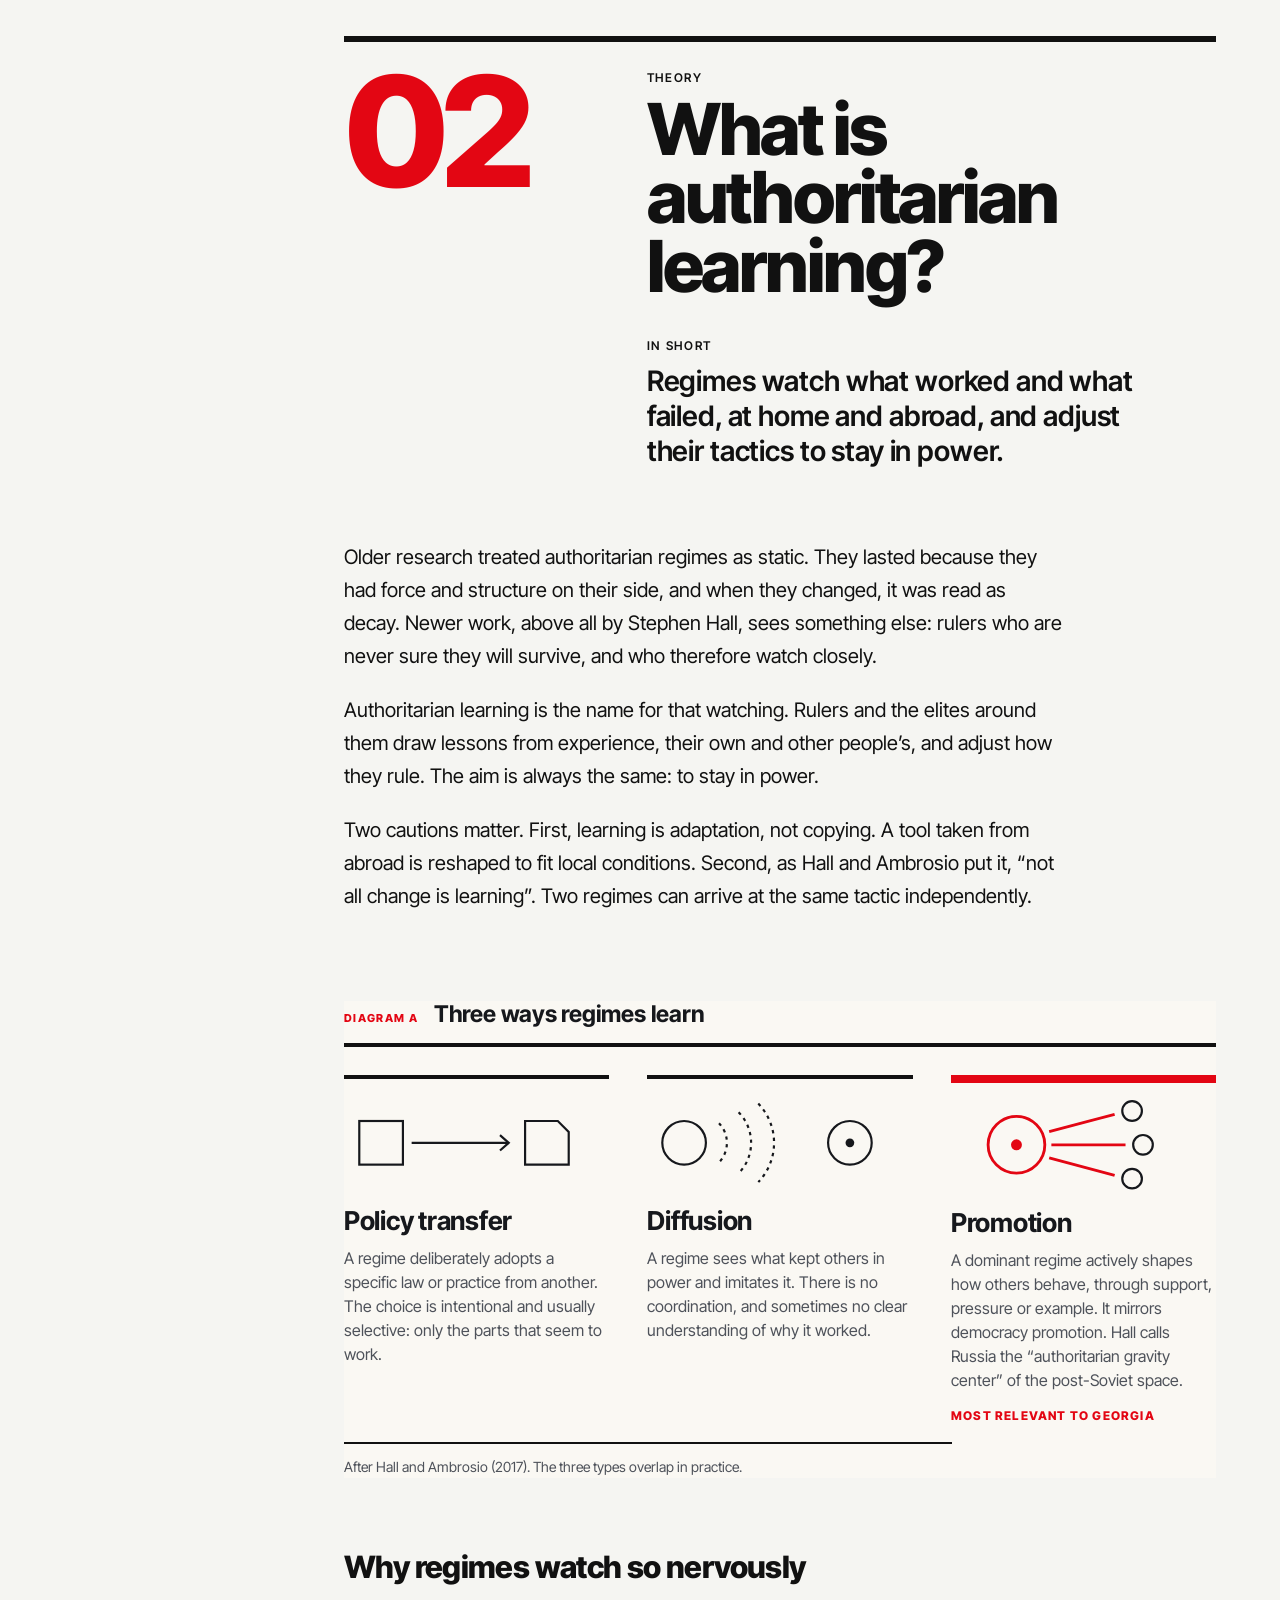
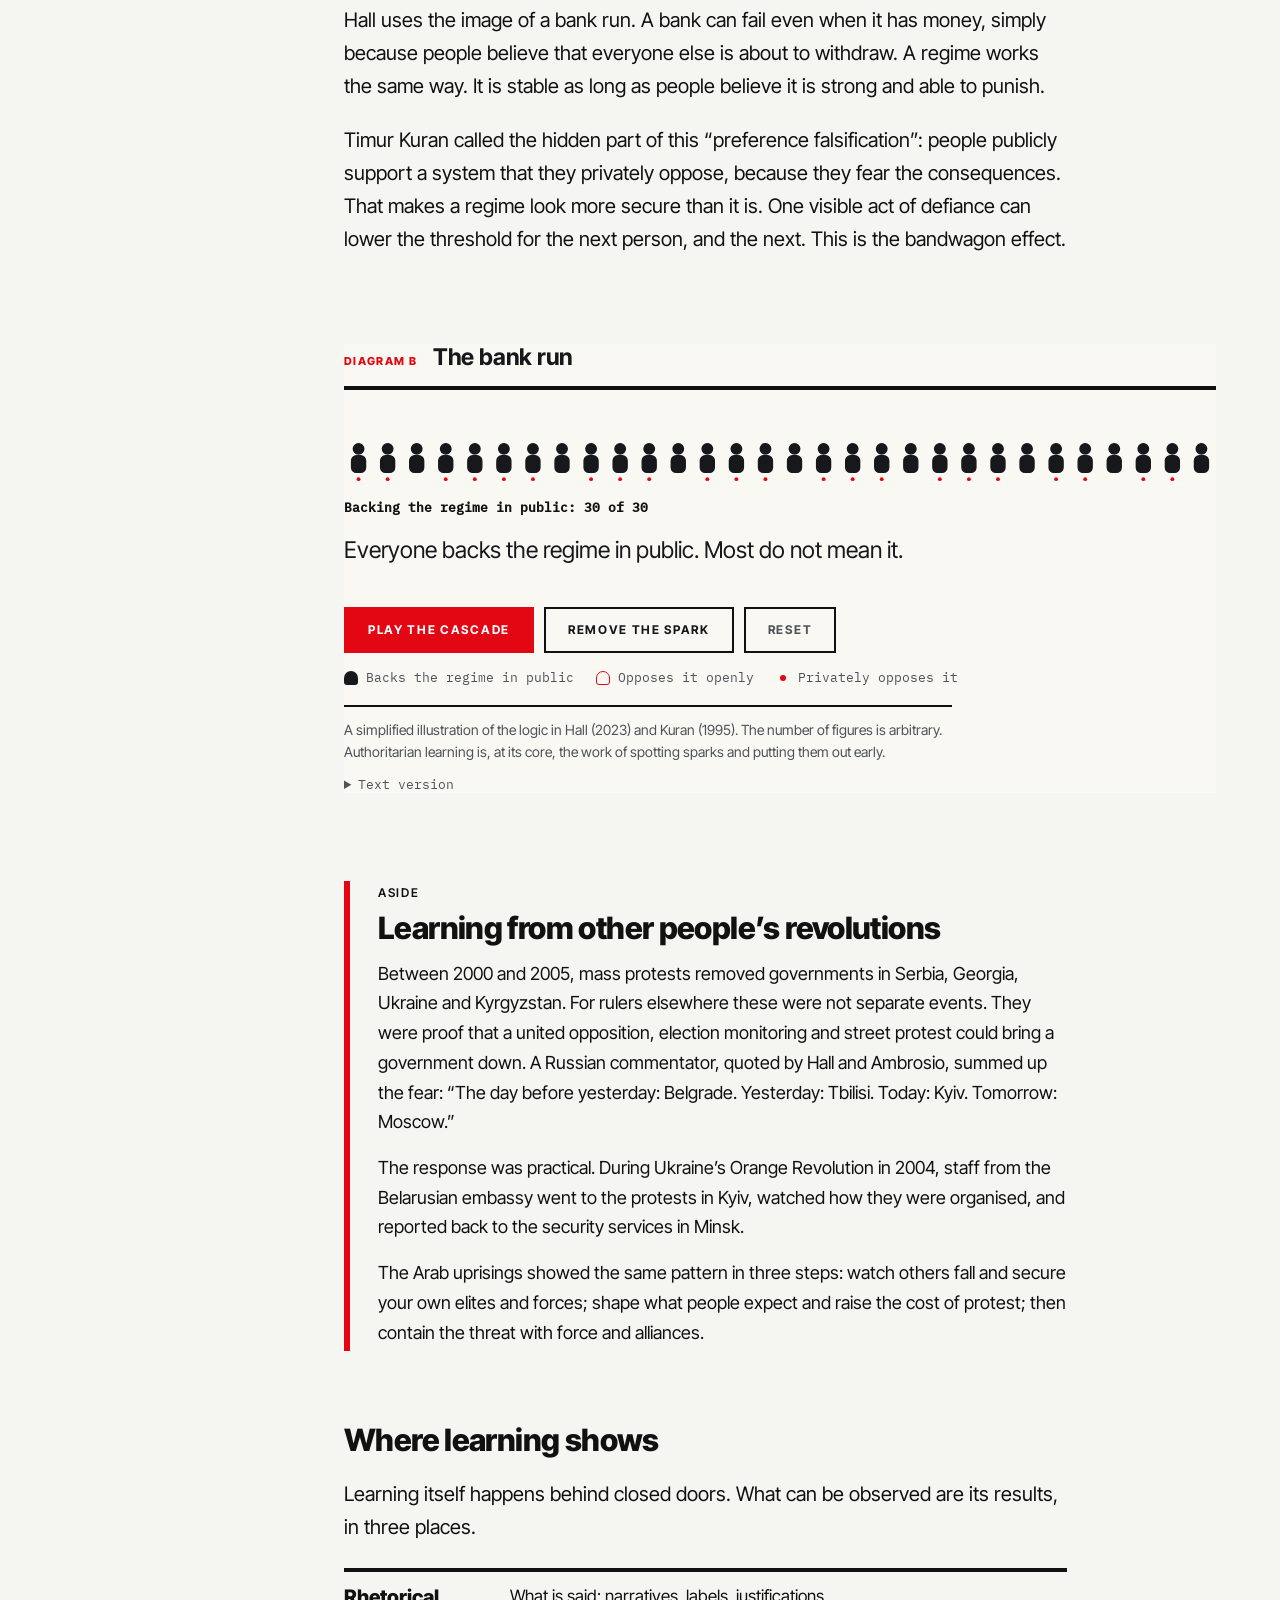
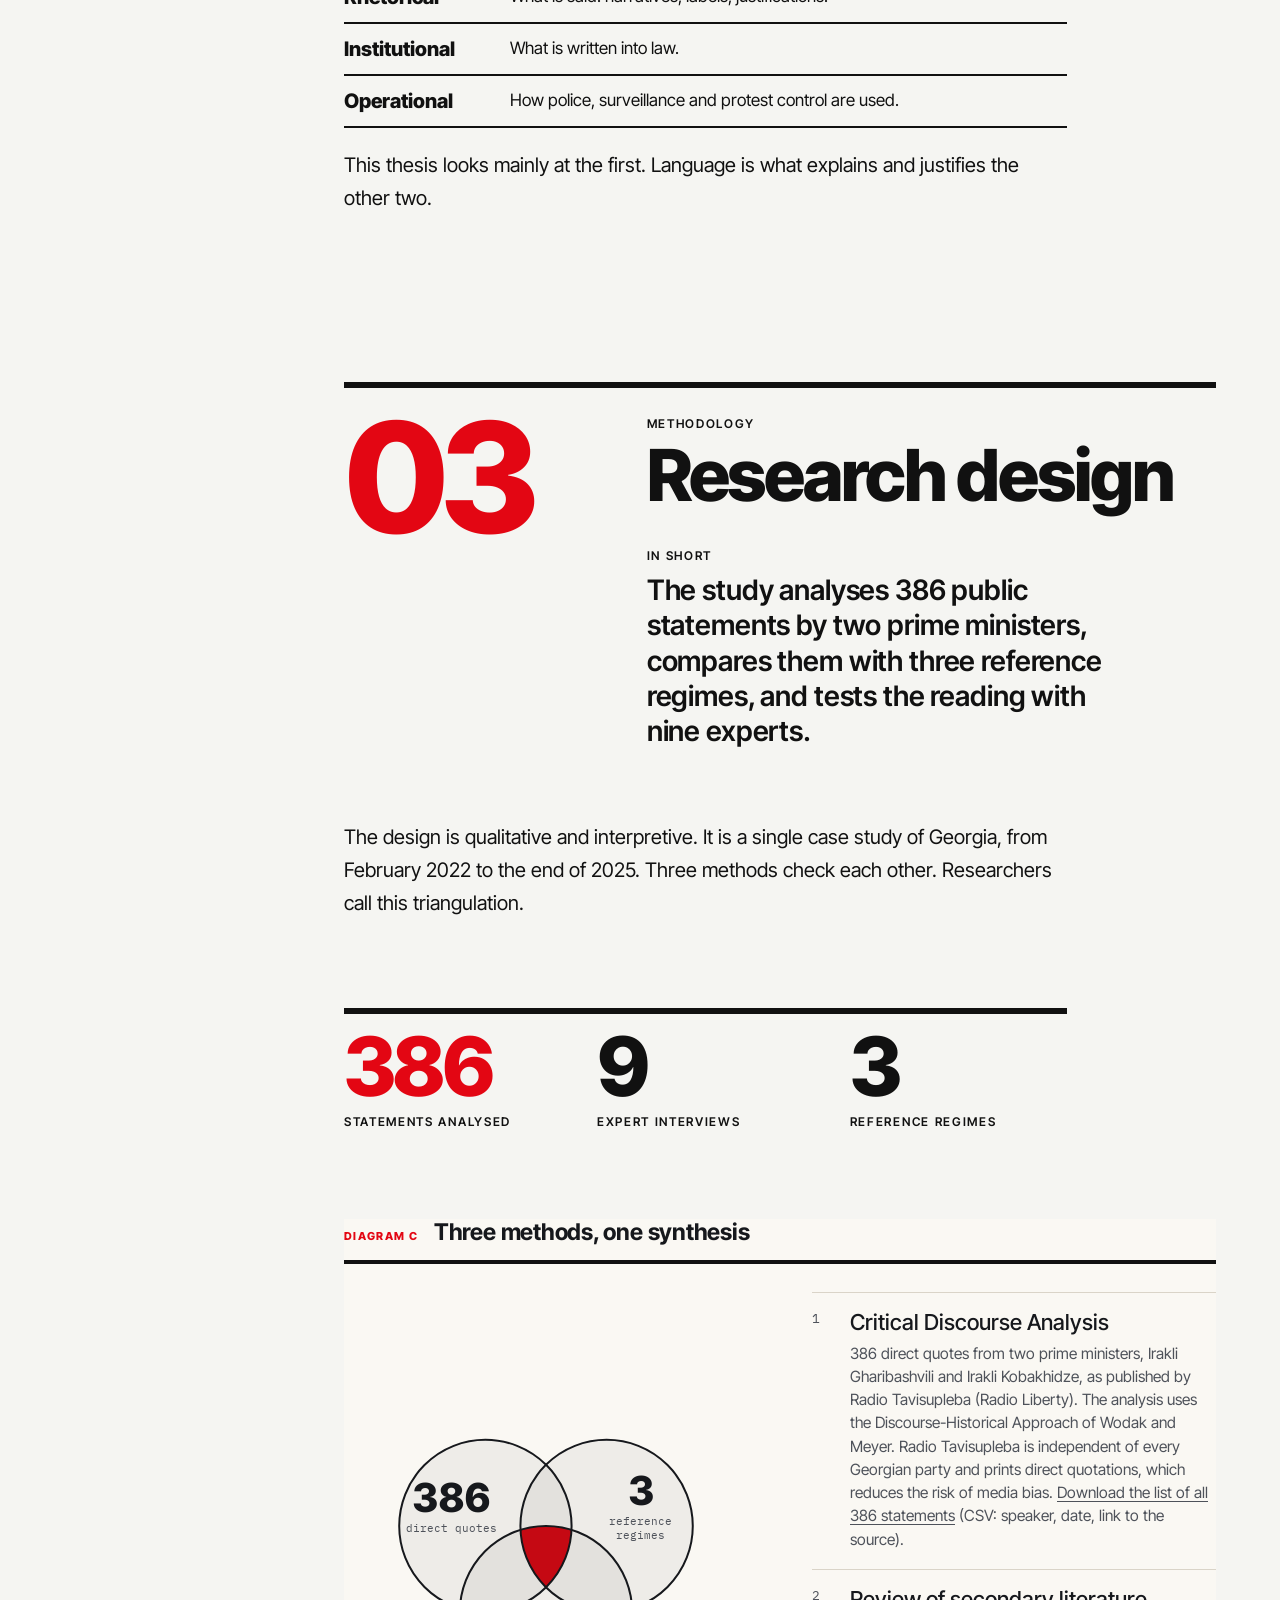
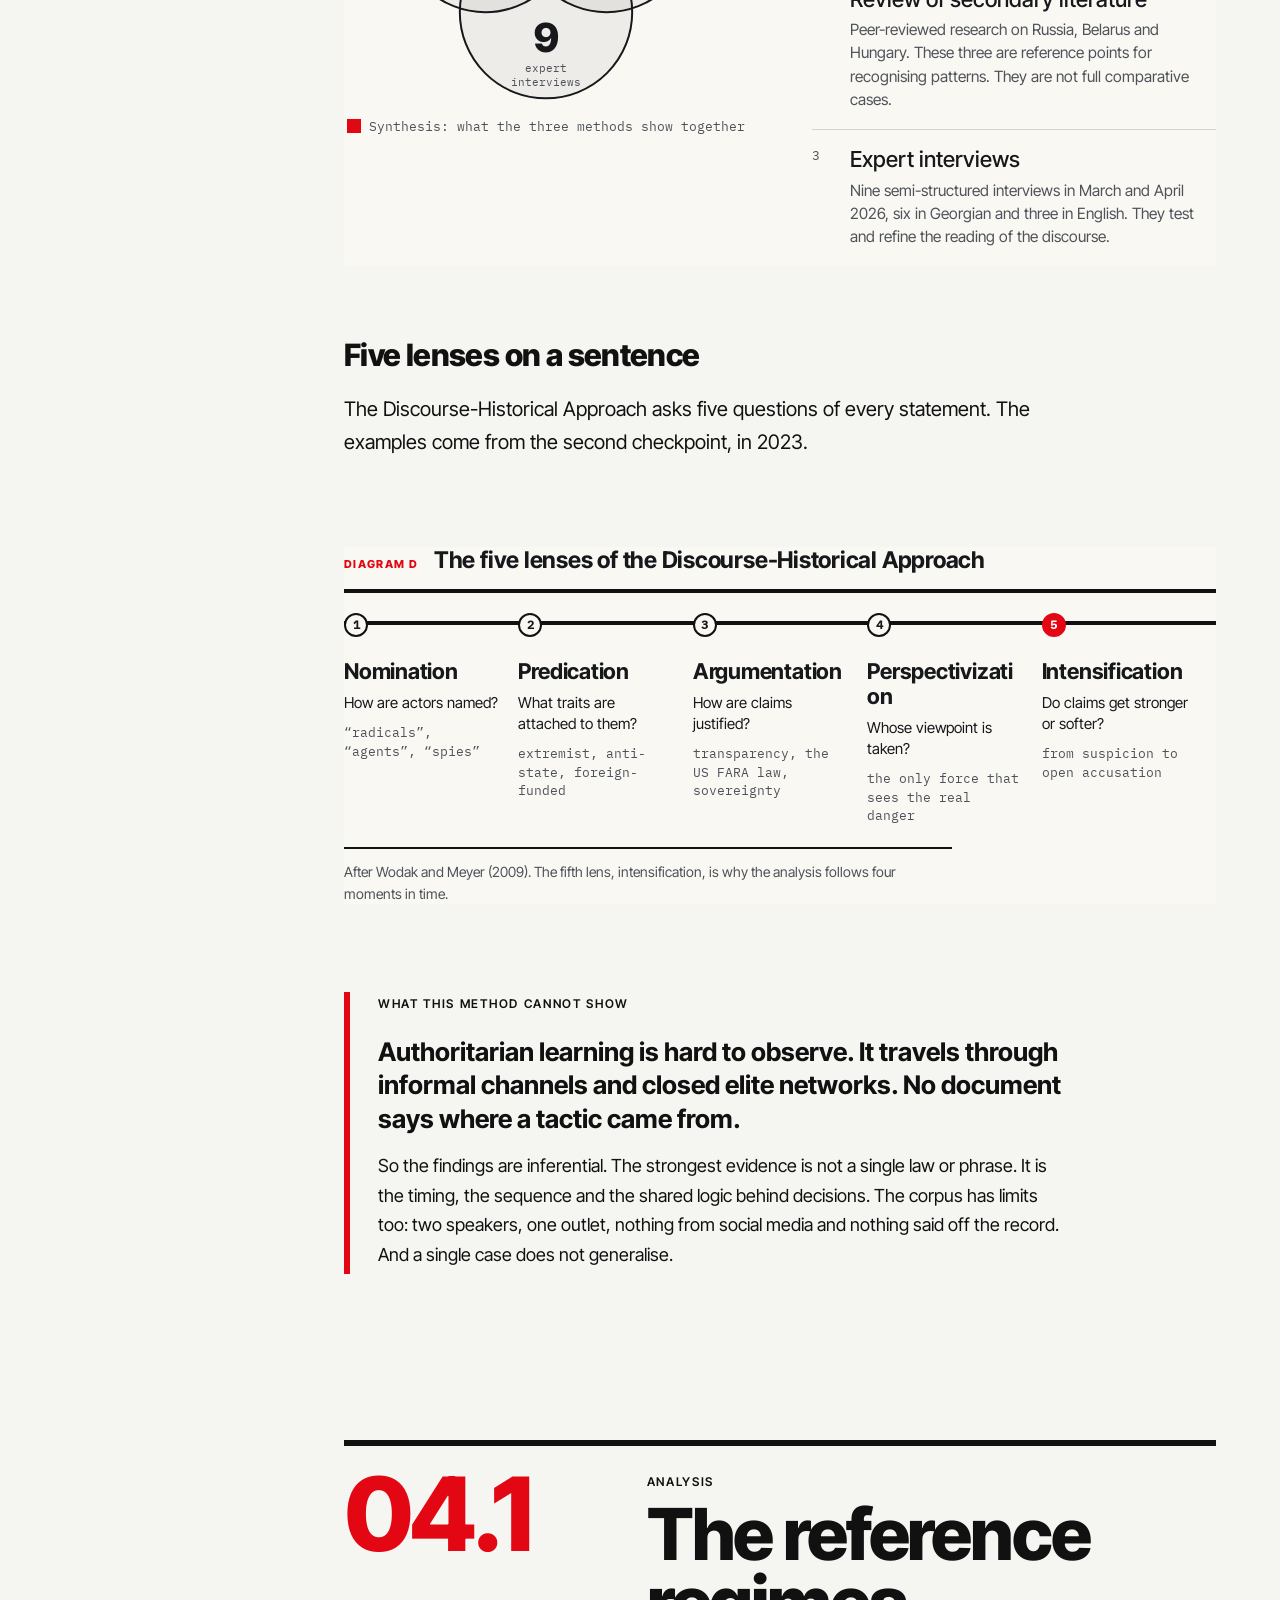
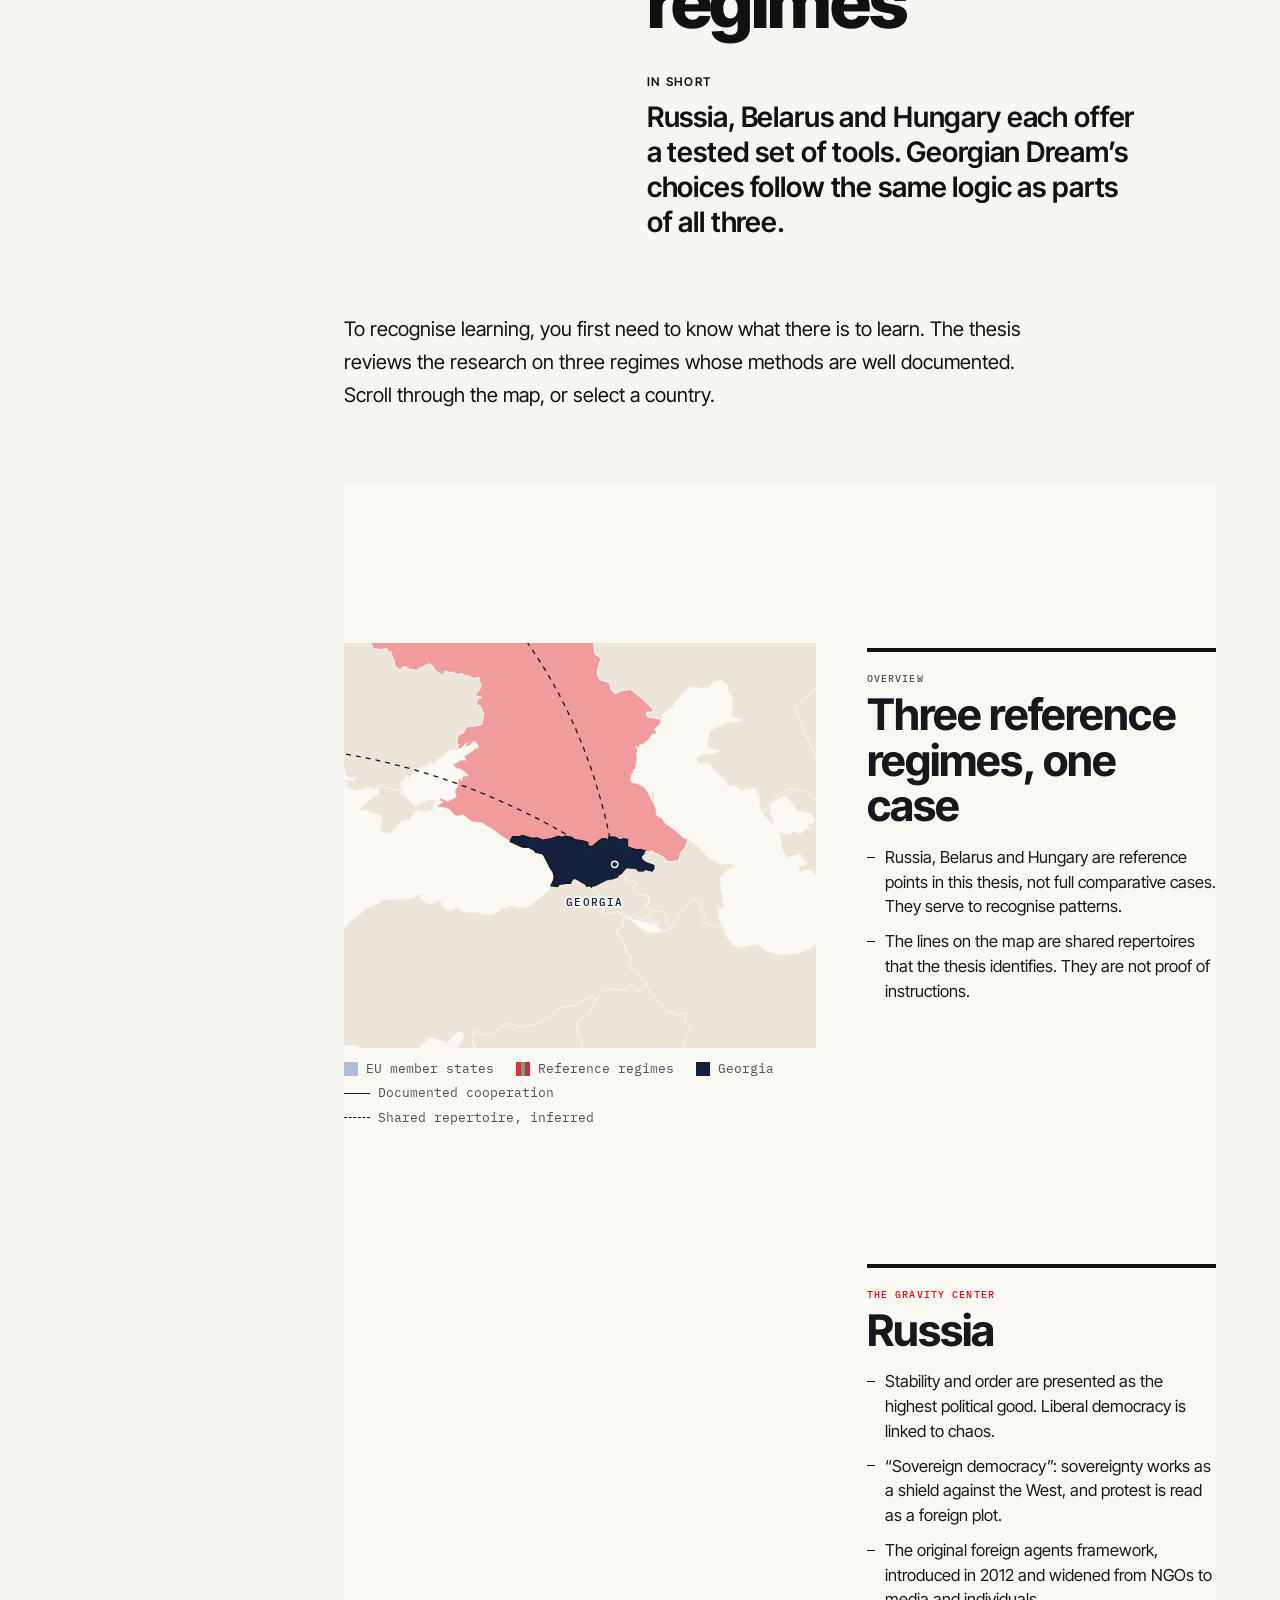
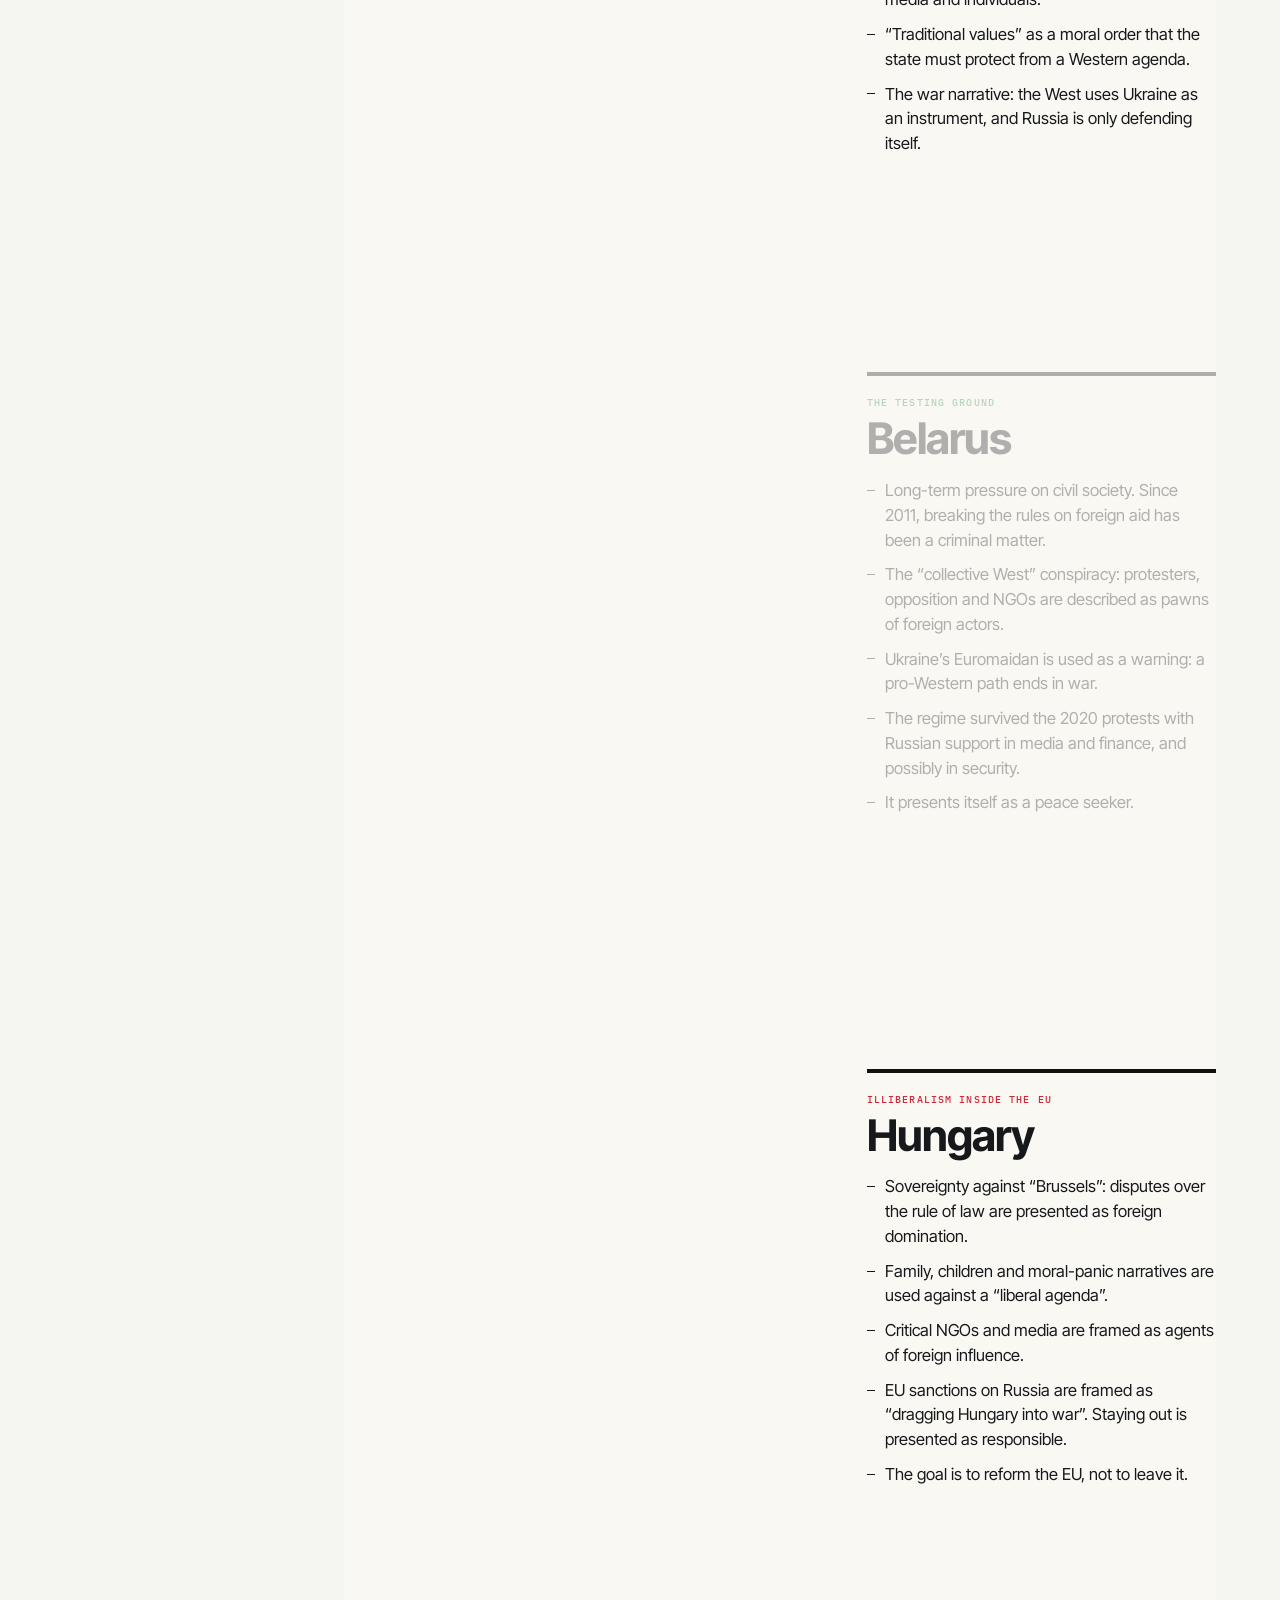
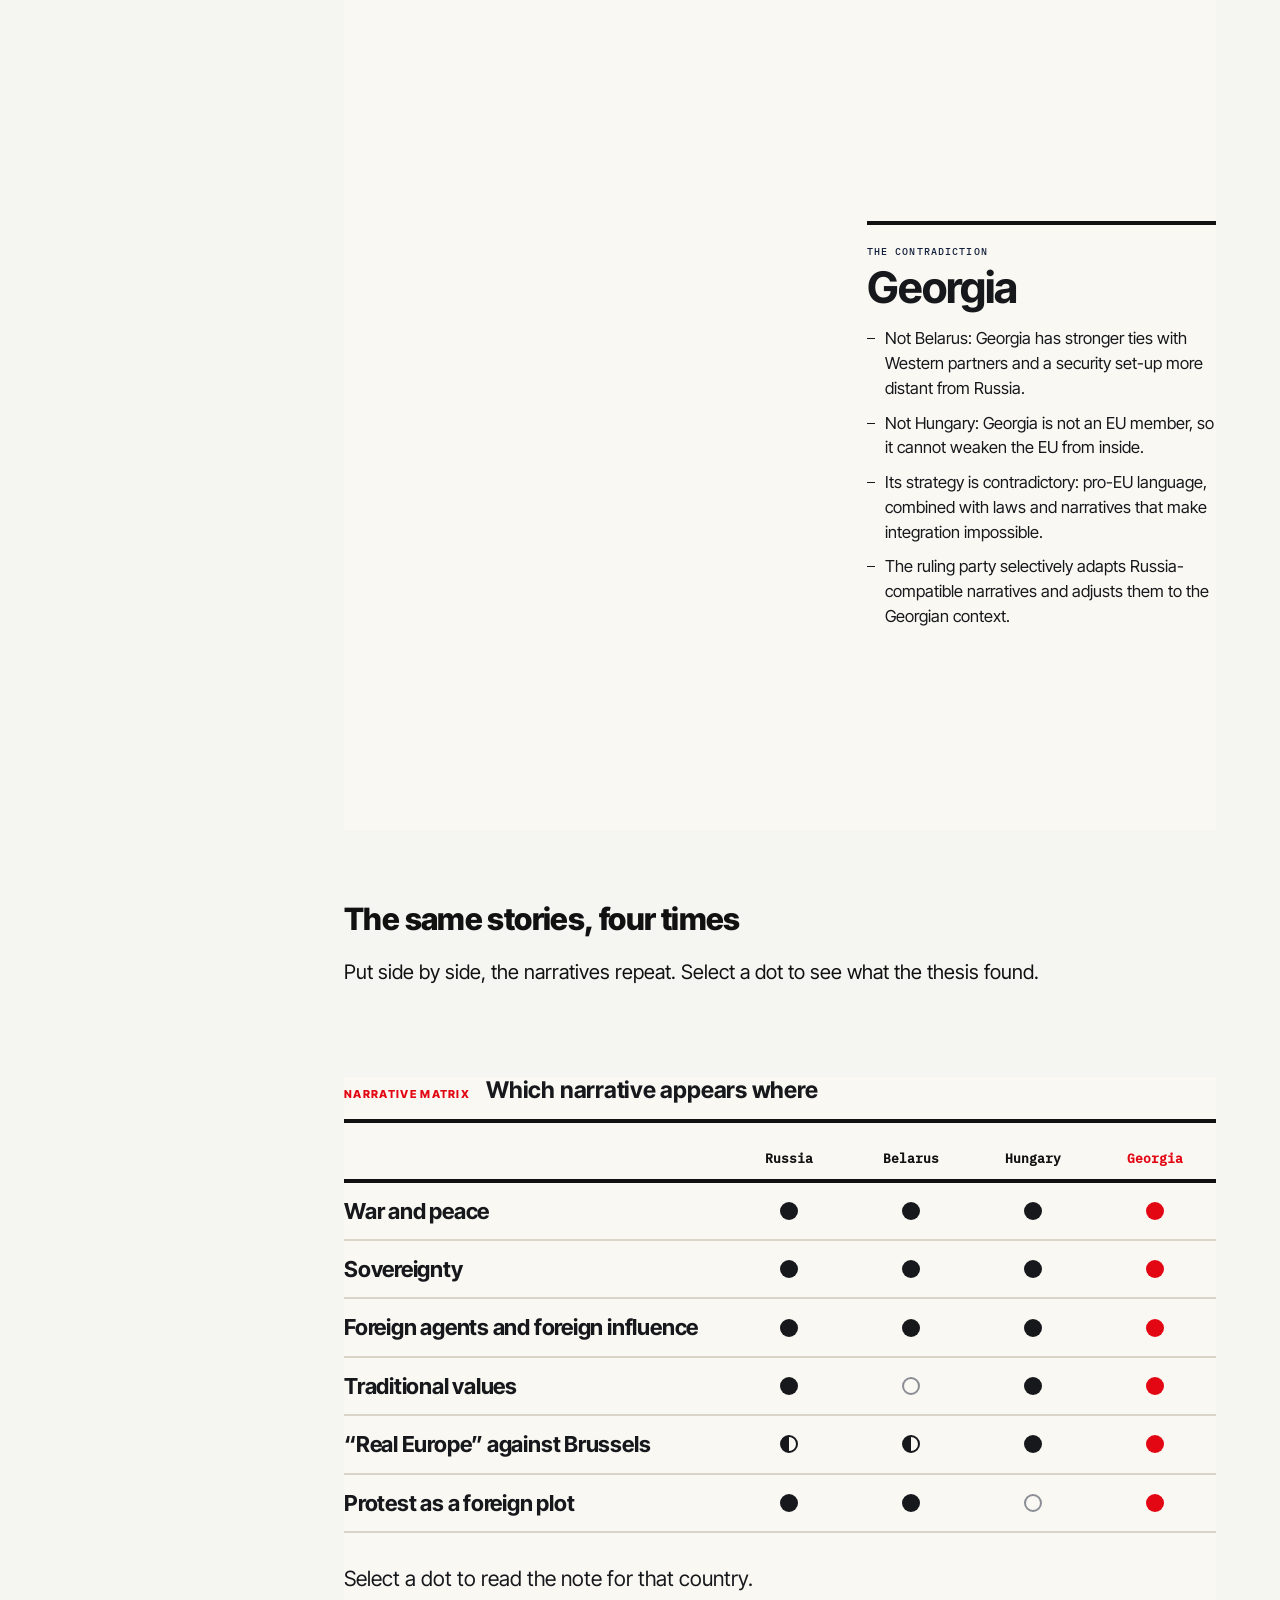
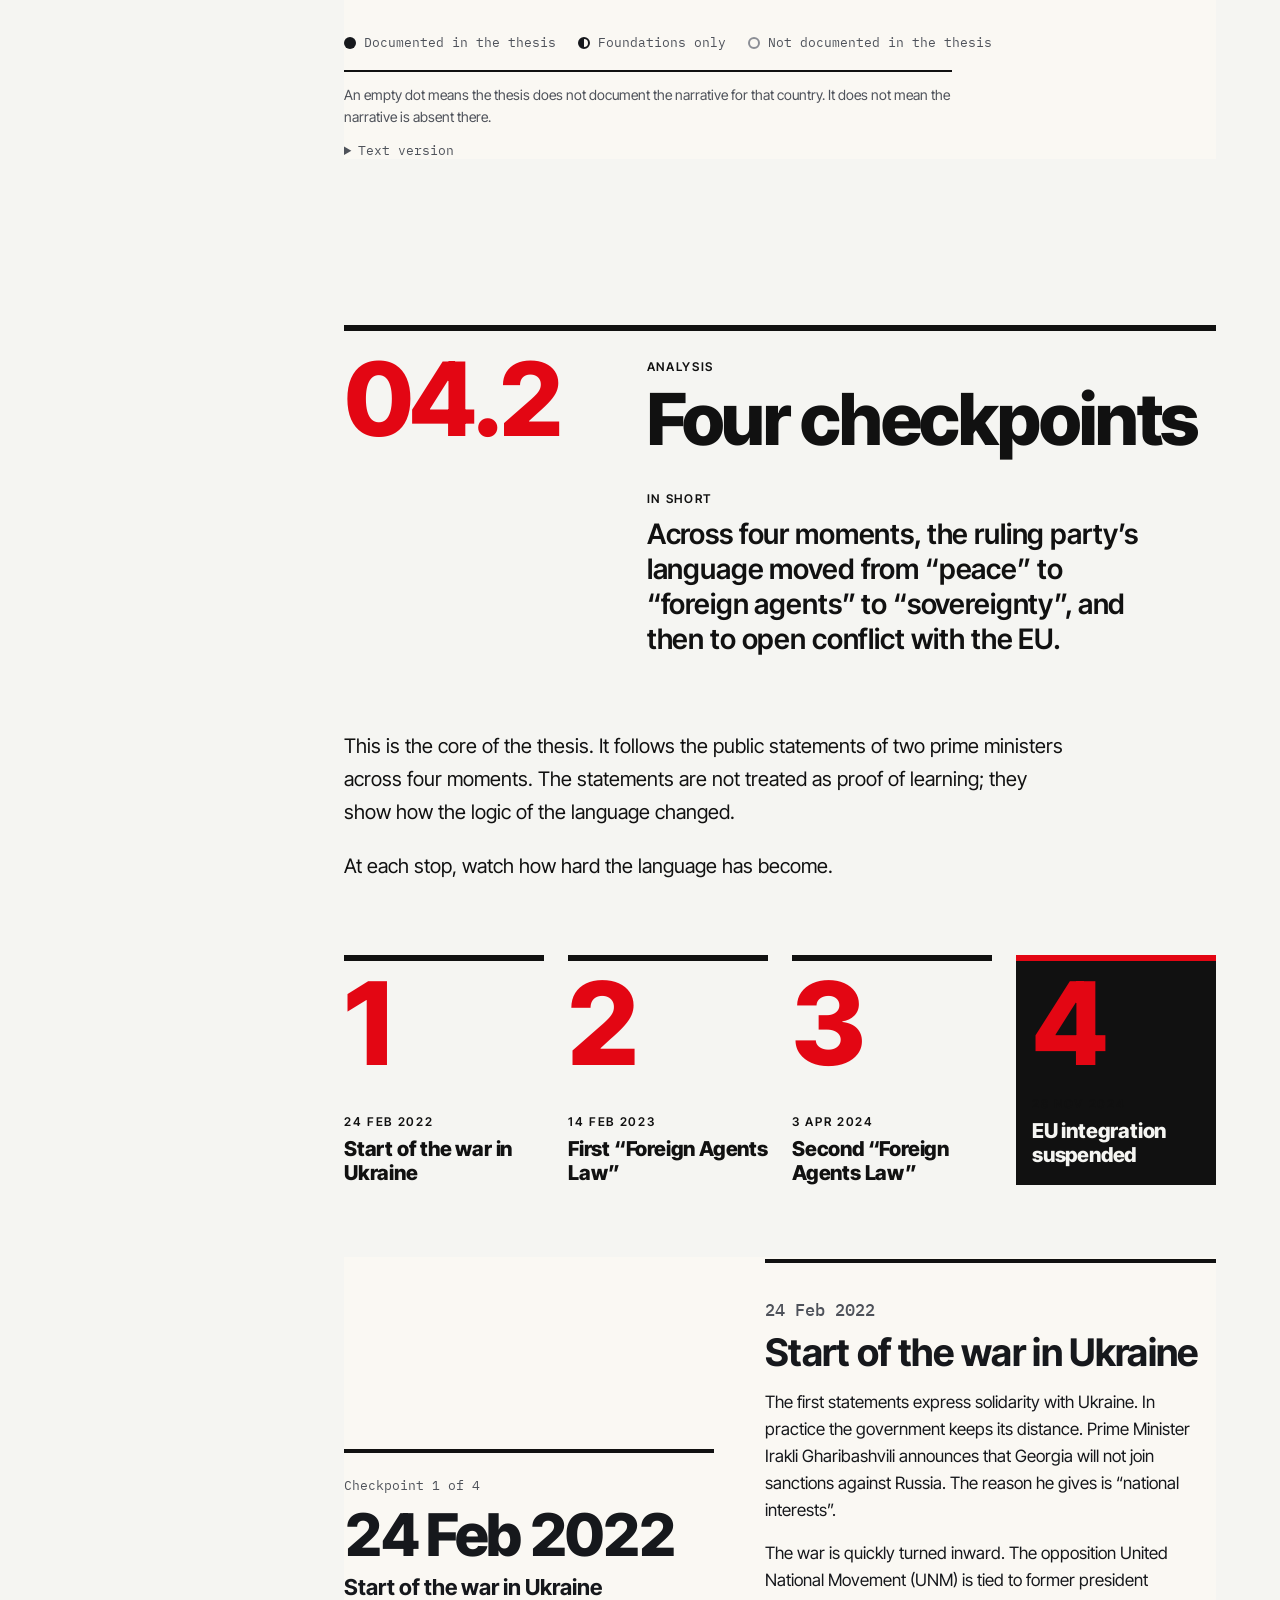
==== commit 592cdb82: "KA: author's text edits (title page to 04.2) Co-Authored-By: Claude Opus 5.5 <noreply@anthropic.com>" ====
--- a/index.html
+++ b/index.html
@@ -31,7 +31,7 @@
 <link rel="icon" href="data:image/svg+xml,%3Csvg xmlns='http://www.w3.org/2000/svg' viewBox='0 0 32 32'%3E%3Crect width='32' height='32' fill='%23FAF8F3'/%3E%3Cpath d='M4 16h24' stroke='%231B1A17' stroke-width='1.5'/%3E%3Cpath d='M4 12v8' stroke='%231F3F73' stroke-width='2.5'/%3E%3Cpath d='M28 12v8' stroke='%239A4B24' stroke-width='2.5'/%3E%3Ccircle cx='19' cy='16' r='3.5' fill='%237D1F35'/%3E%3C/svg%3E">
 <link rel="preload" href="fonts/newsreader-latin-opsz-normal.woff2" as="font" type="font/woff2" crossorigin>
 <link rel="preload" href="fonts/ibm-plex-sans-latin-400-normal.woff2" as="font" type="font/woff2" crossorigin>
-<link rel="stylesheet" href="styles.css?v=20261118i">
+<link rel="stylesheet" href="styles.css?v=20261125a">
 <script>
   /* Apply a saved theme before first paint */
   (function () {
@@ -77,7 +77,7 @@
 <link rel="preconnect" href="https://fonts.googleapis.com">
 <link rel="preconnect" href="https://fonts.gstatic.com" crossorigin>
 <link rel="stylesheet" href="https://fonts.googleapis.com/css2?family=Inter+Tight:wght@400;600;700;800&display=swap">
-<link rel="stylesheet" href="swiss.css?v=20261118i">
+<link rel="stylesheet" href="swiss.css?v=20261125a">
 </head>
 <body>
 <a class="skip" href="#main">Skip to the story</a>
@@ -685,11 +685,11 @@
 
 <noscript><p class="noscript">This page uses JavaScript for its maps and diagrams. The text is complete without it.</p></noscript>
 
-<script defer src="data.js?v=20261118i"></script>
+<script defer src="data.js?v=20261125a"></script>
 <script defer src="assets/geo.js"></script>
 <script defer src="vendor/d3.v7.min.js"></script>
 <script defer src="vendor/topojson-client.v3.min.js"></script>
-<script defer src="main.js?v=20261118i"></script>
-<script defer src="swiss.js?v=20261118i"></script>
+<script defer src="main.js?v=20261125a"></script>
+<script defer src="swiss.js?v=20261125a"></script>
 </body>
 </html>
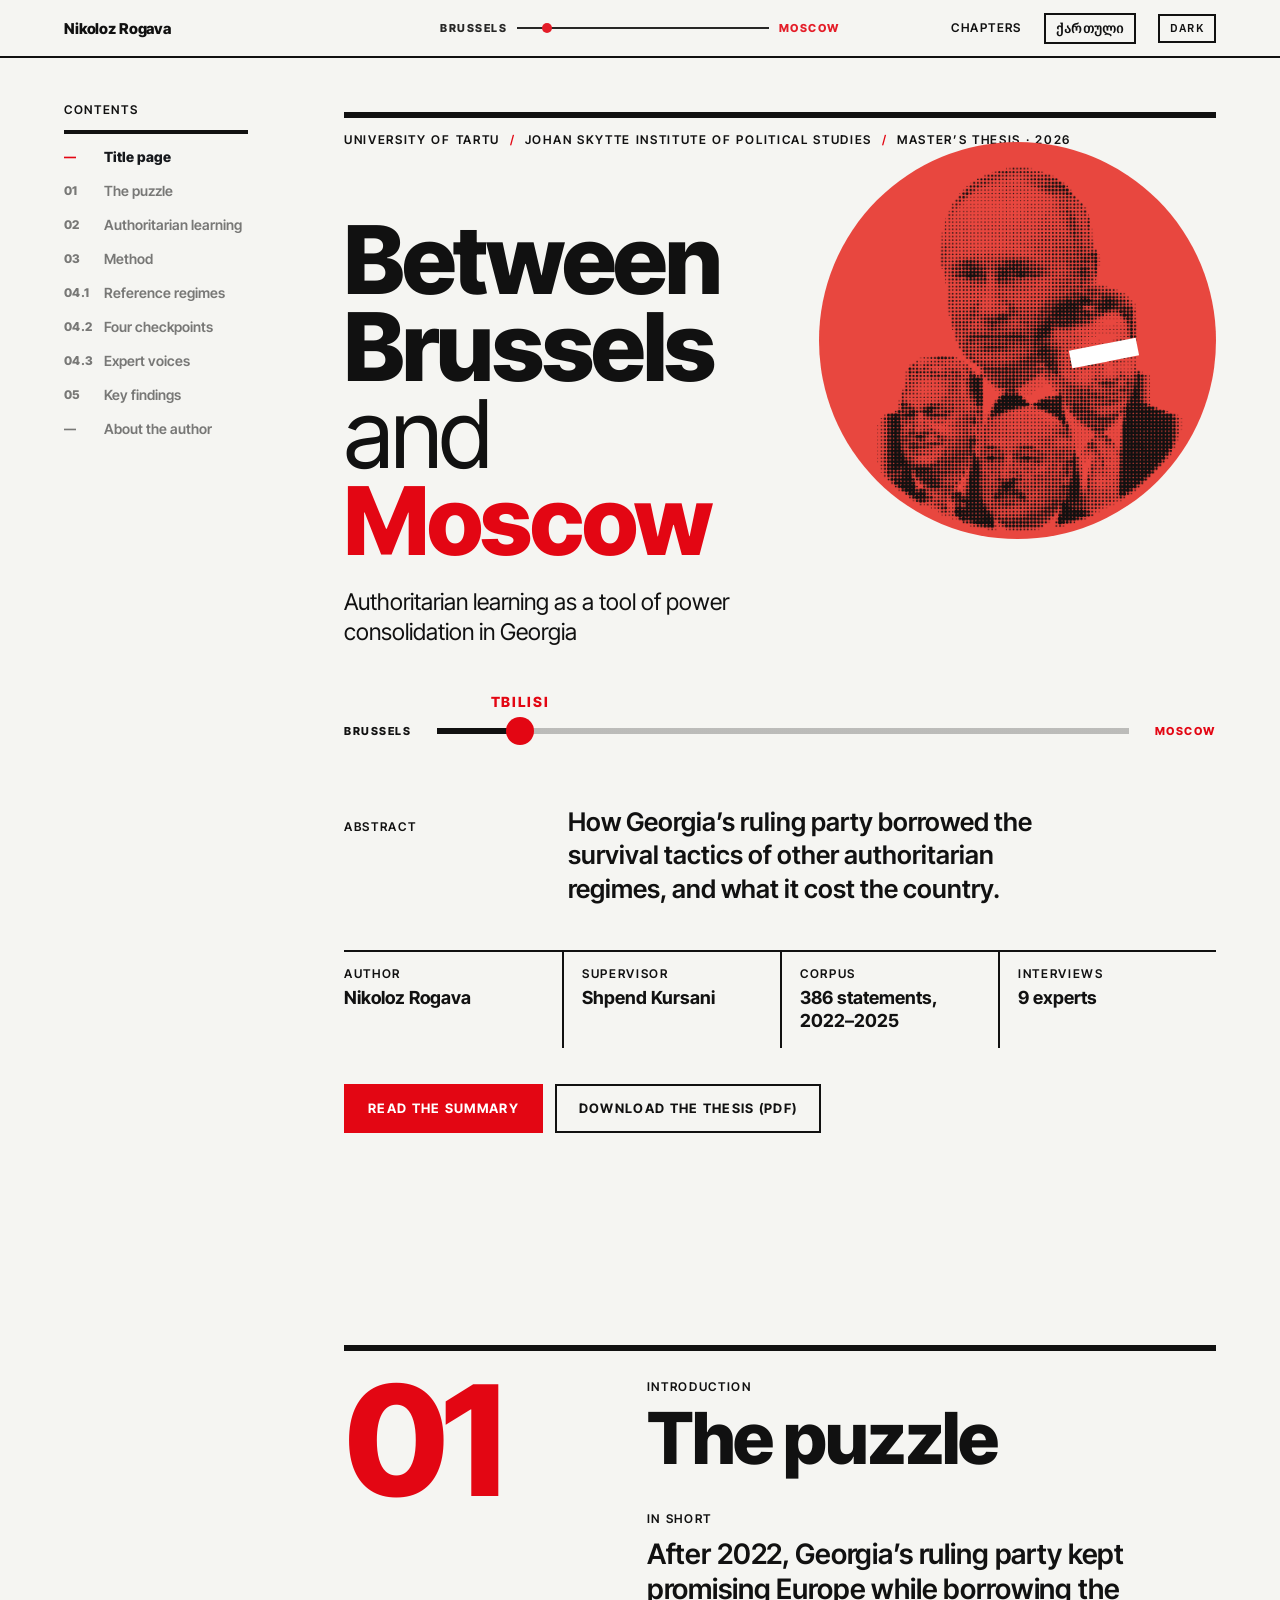
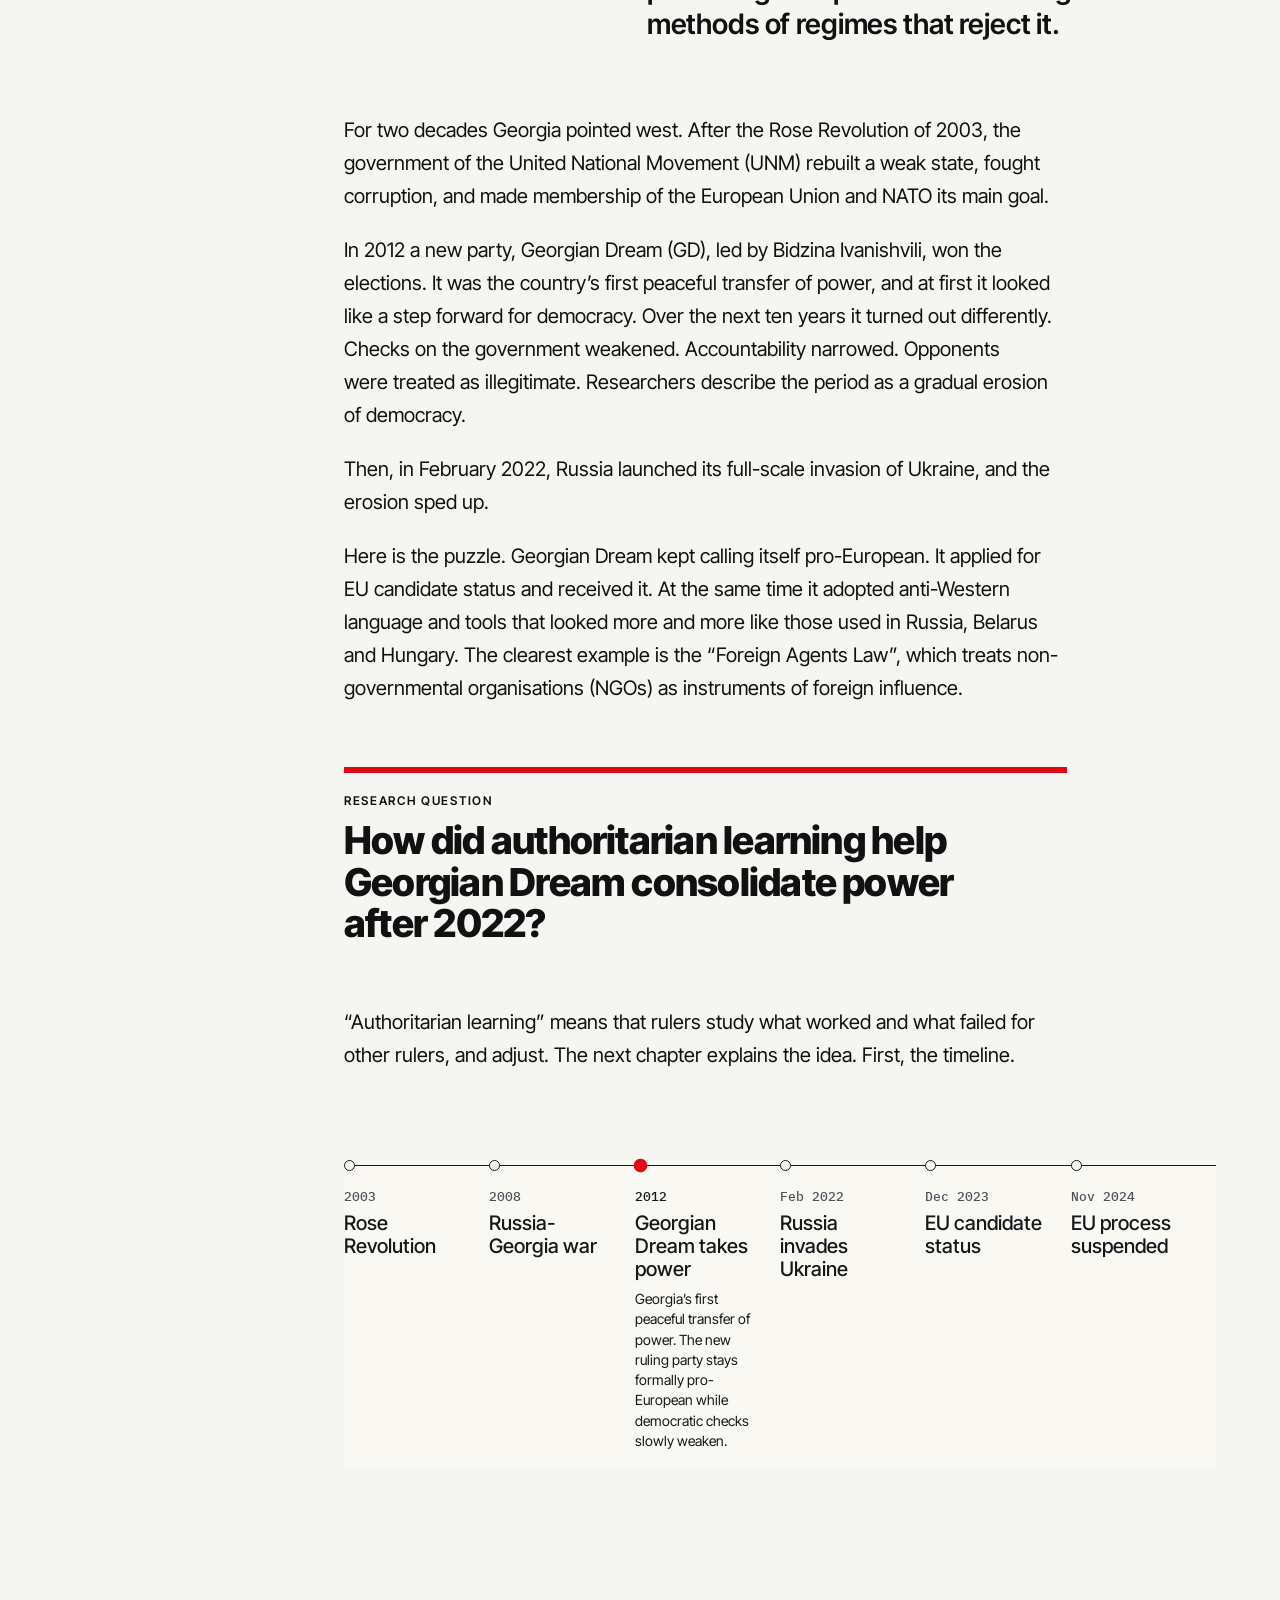
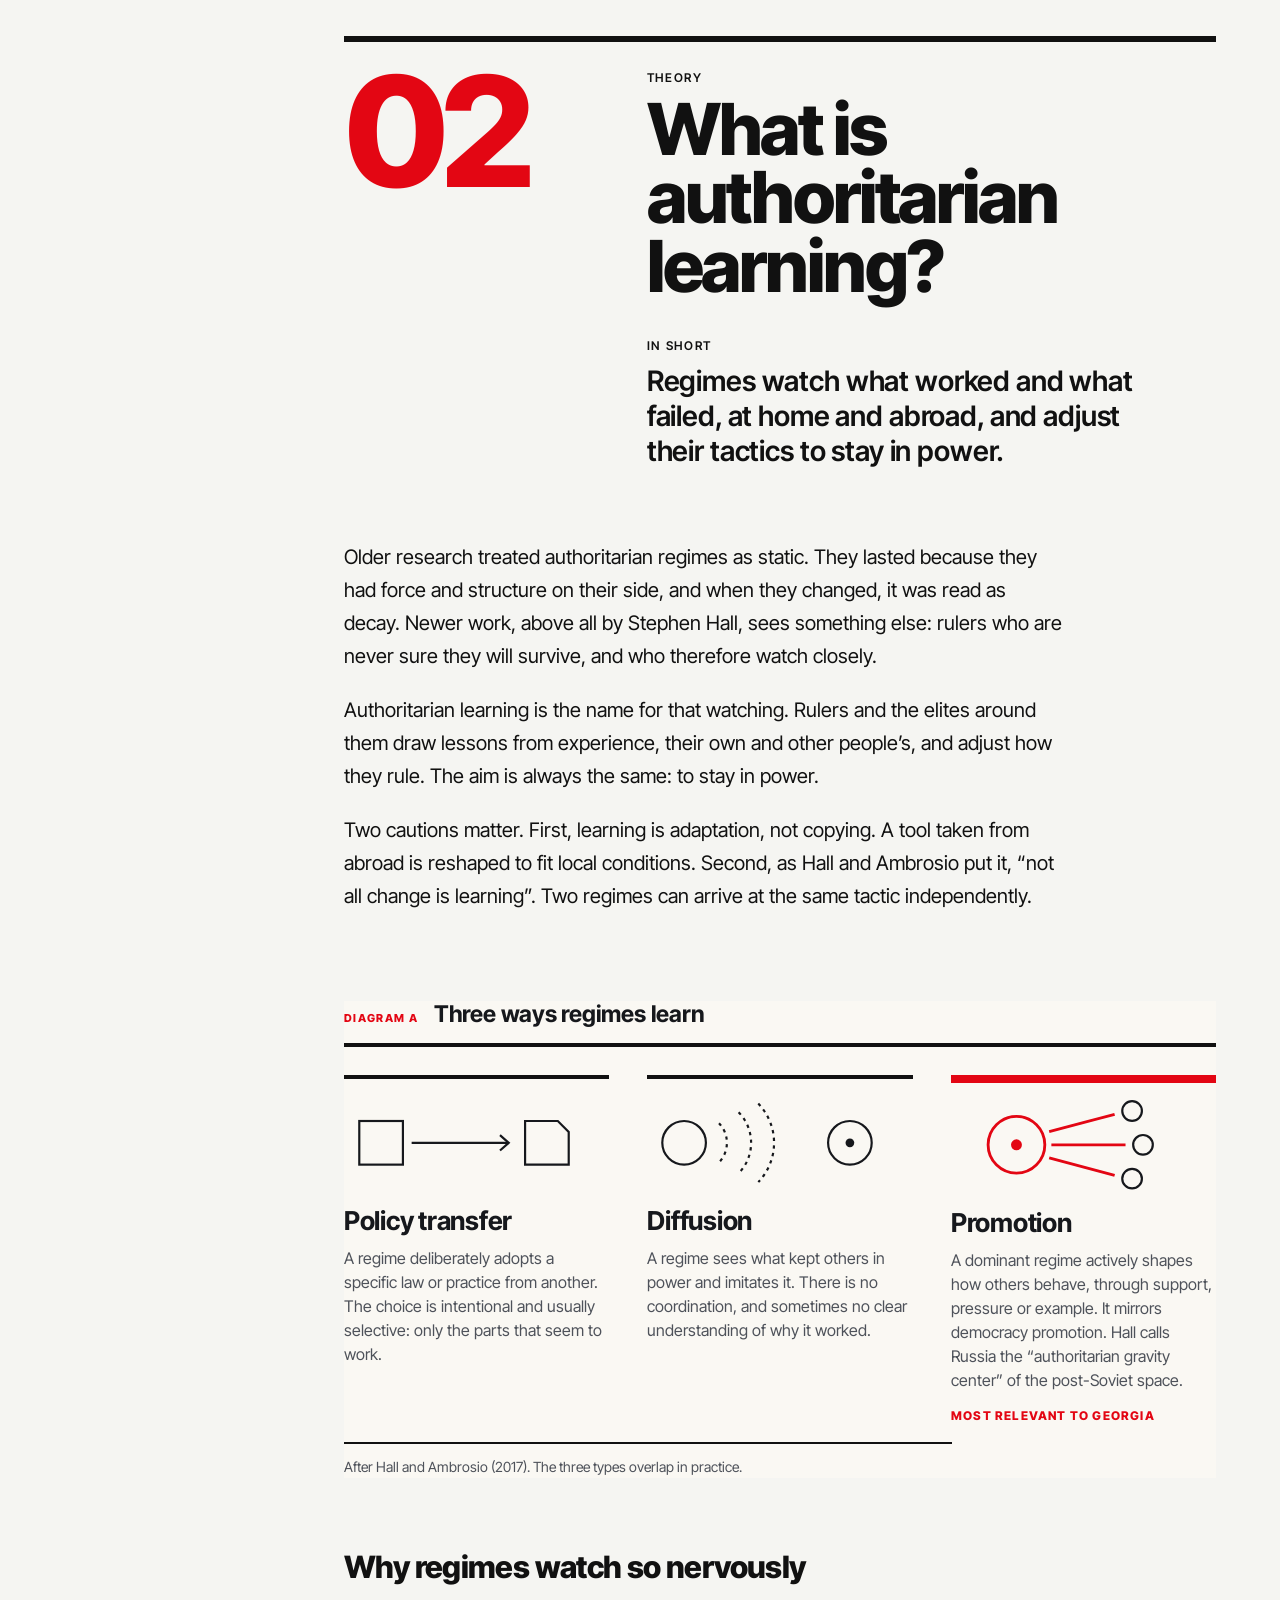
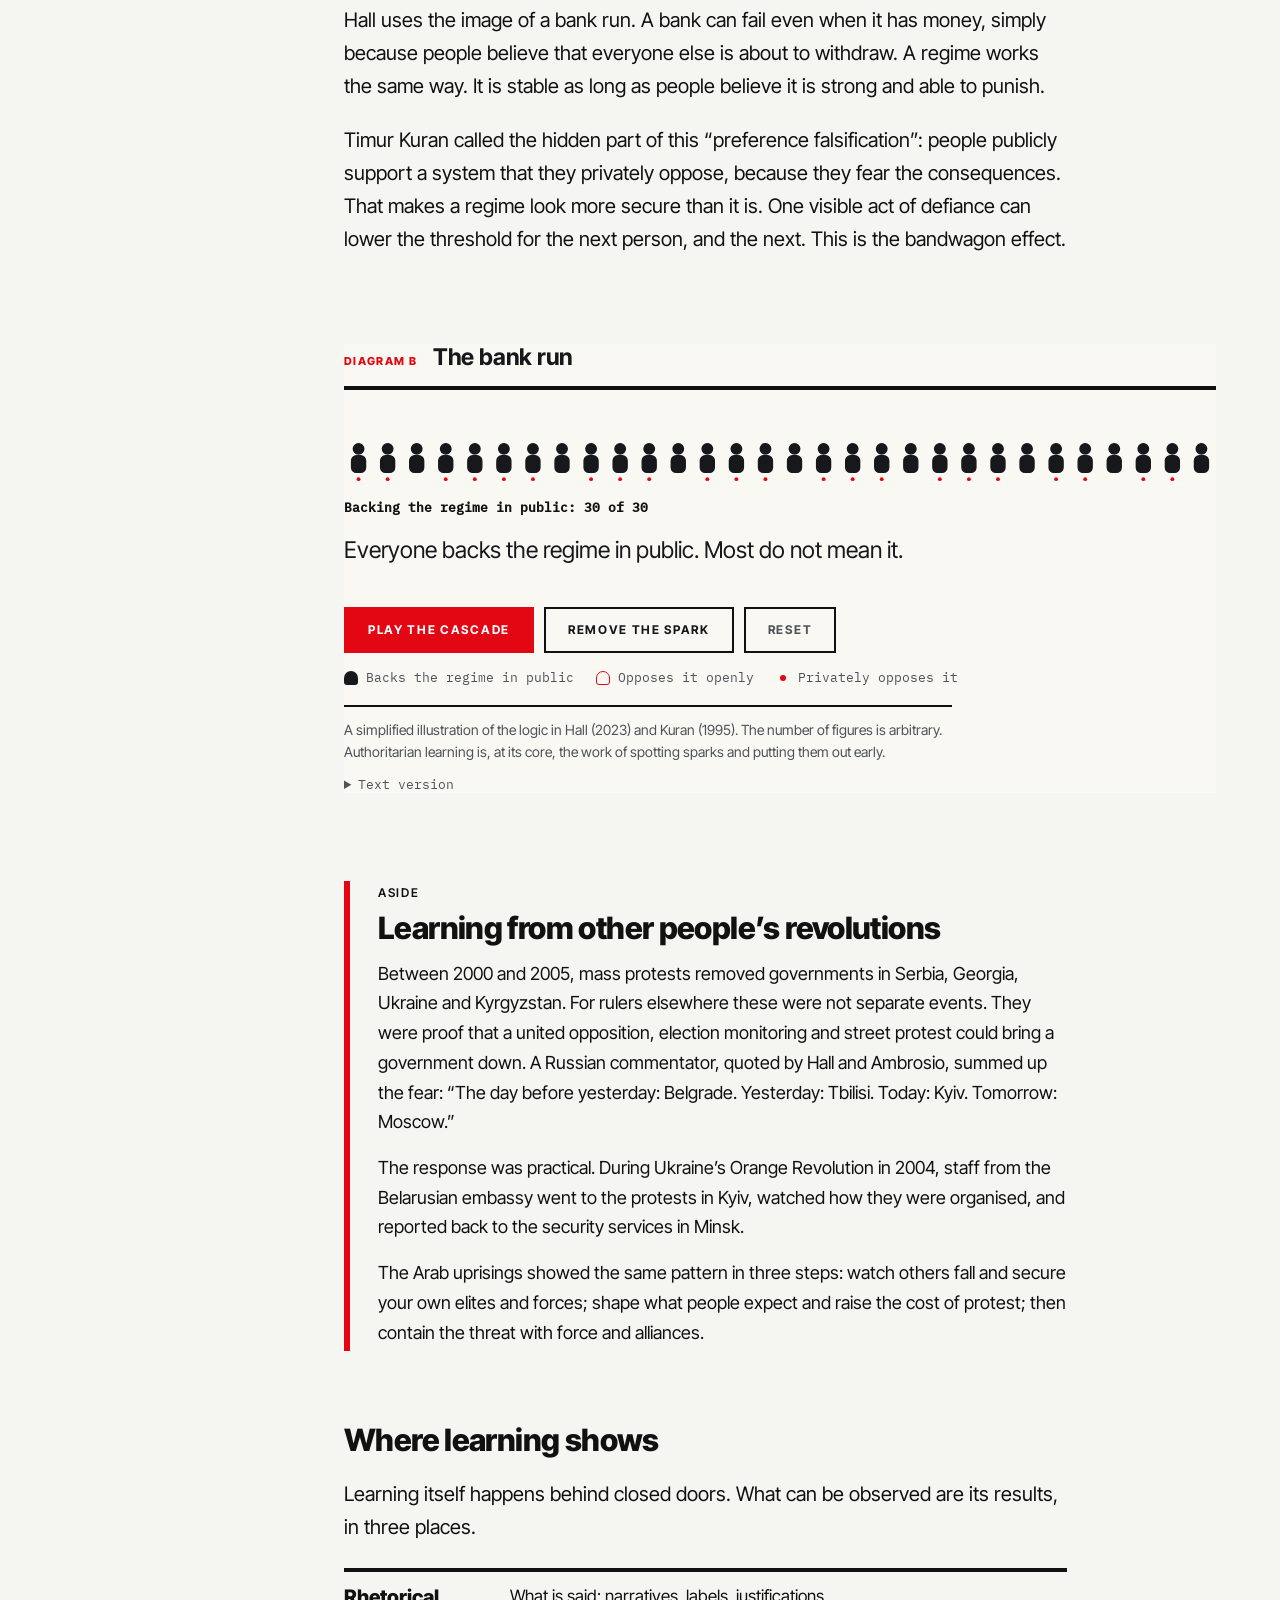
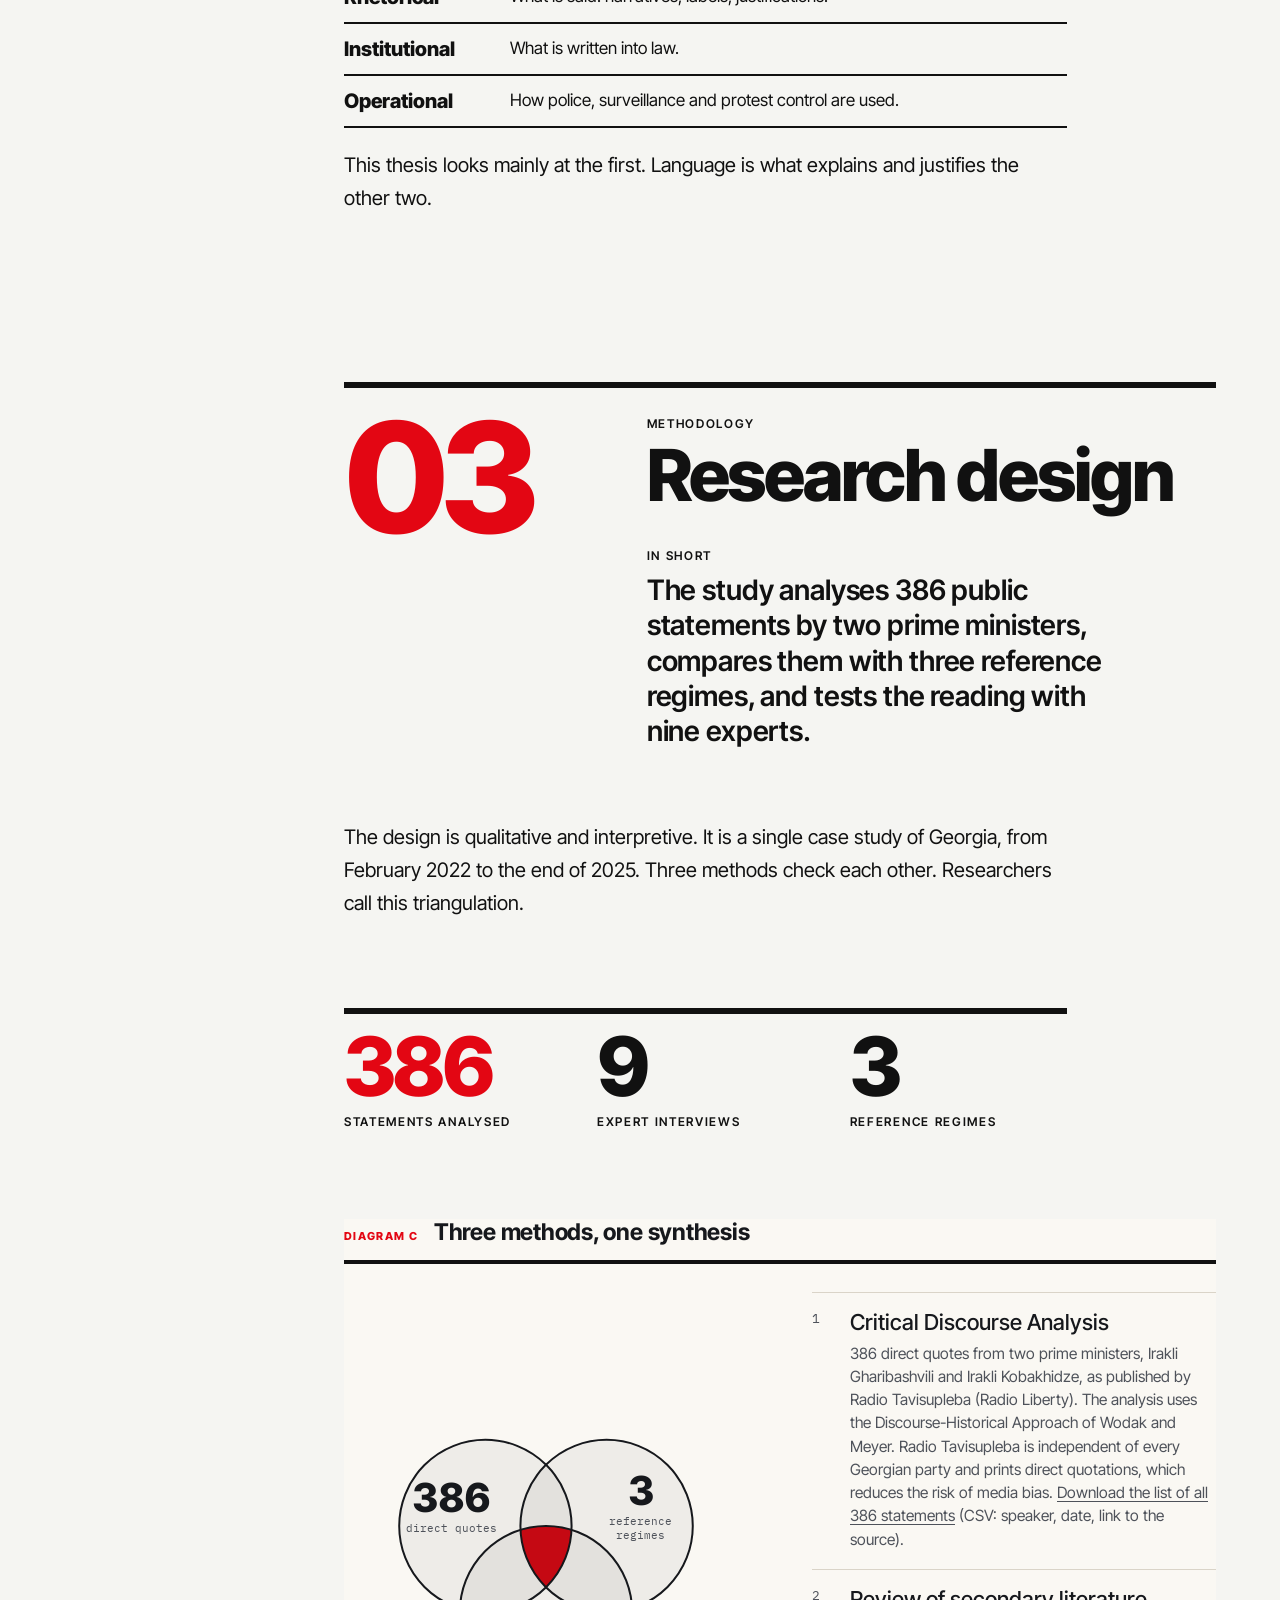
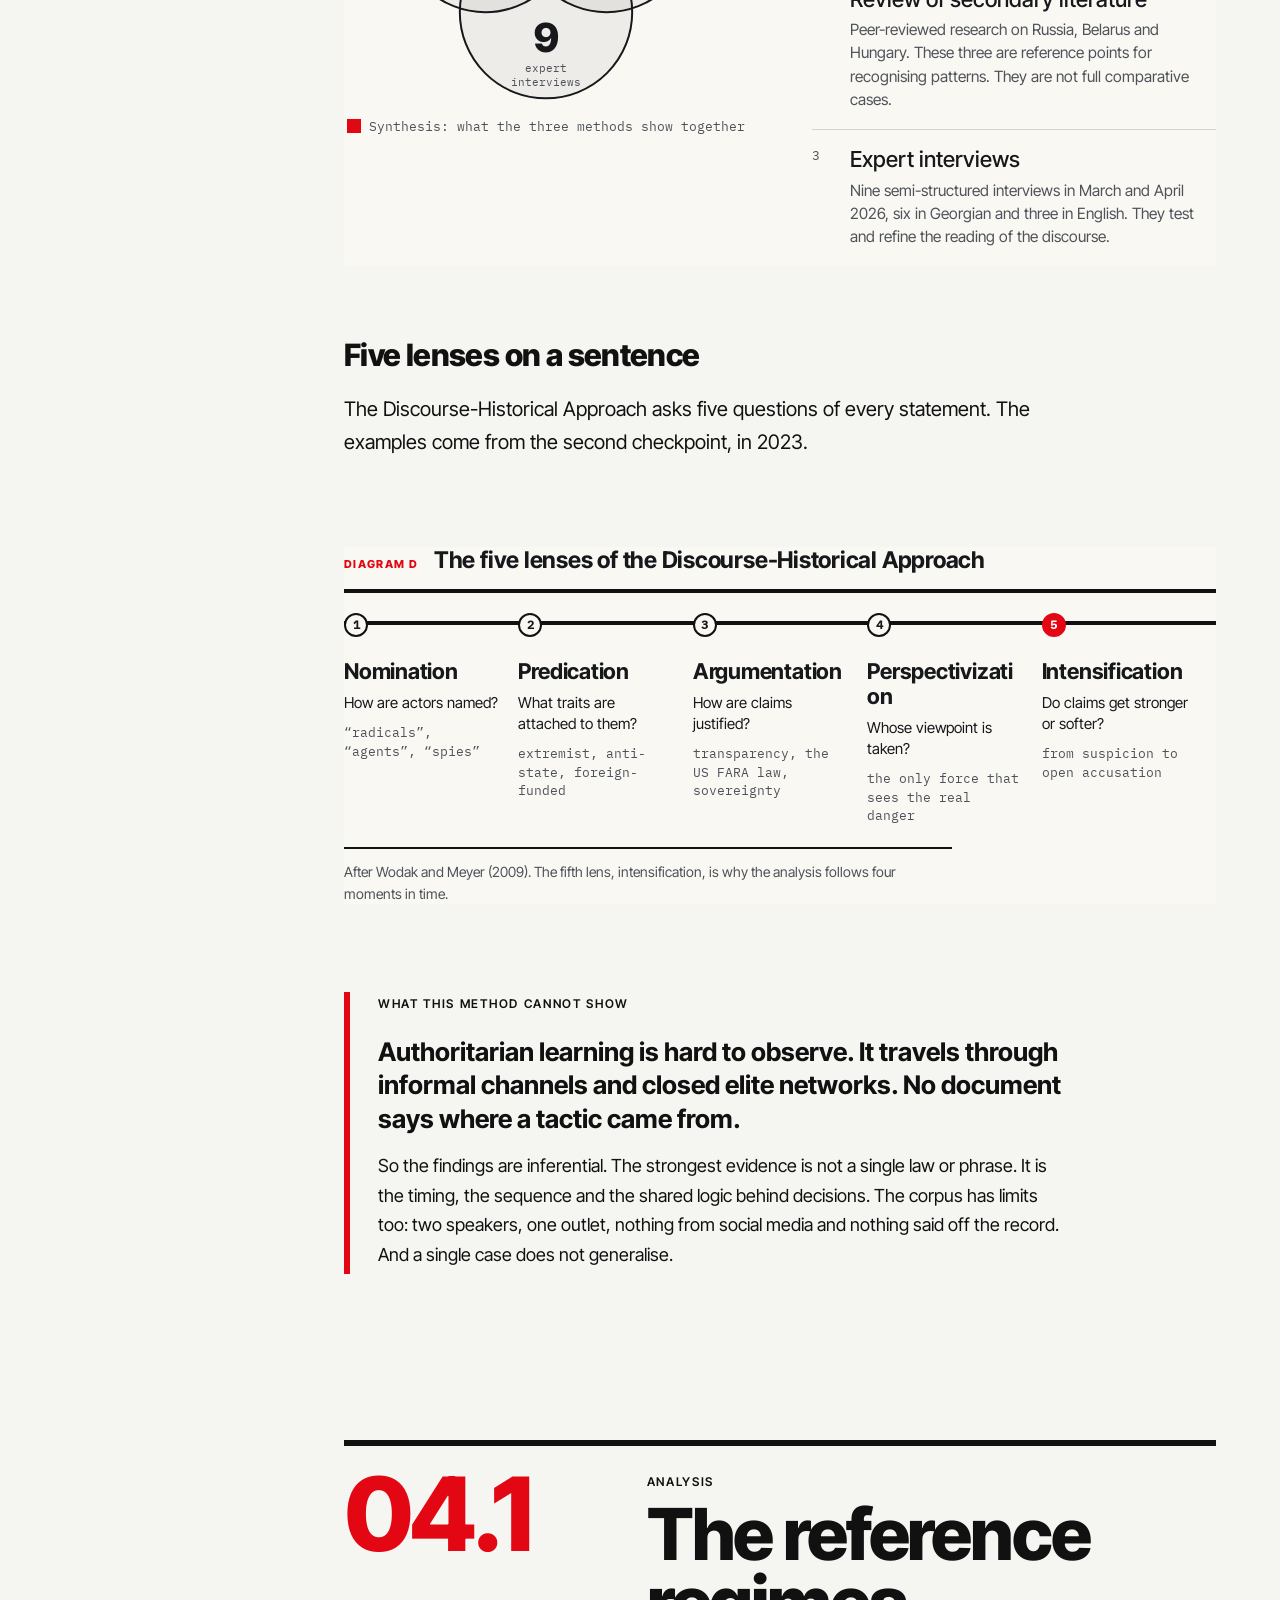
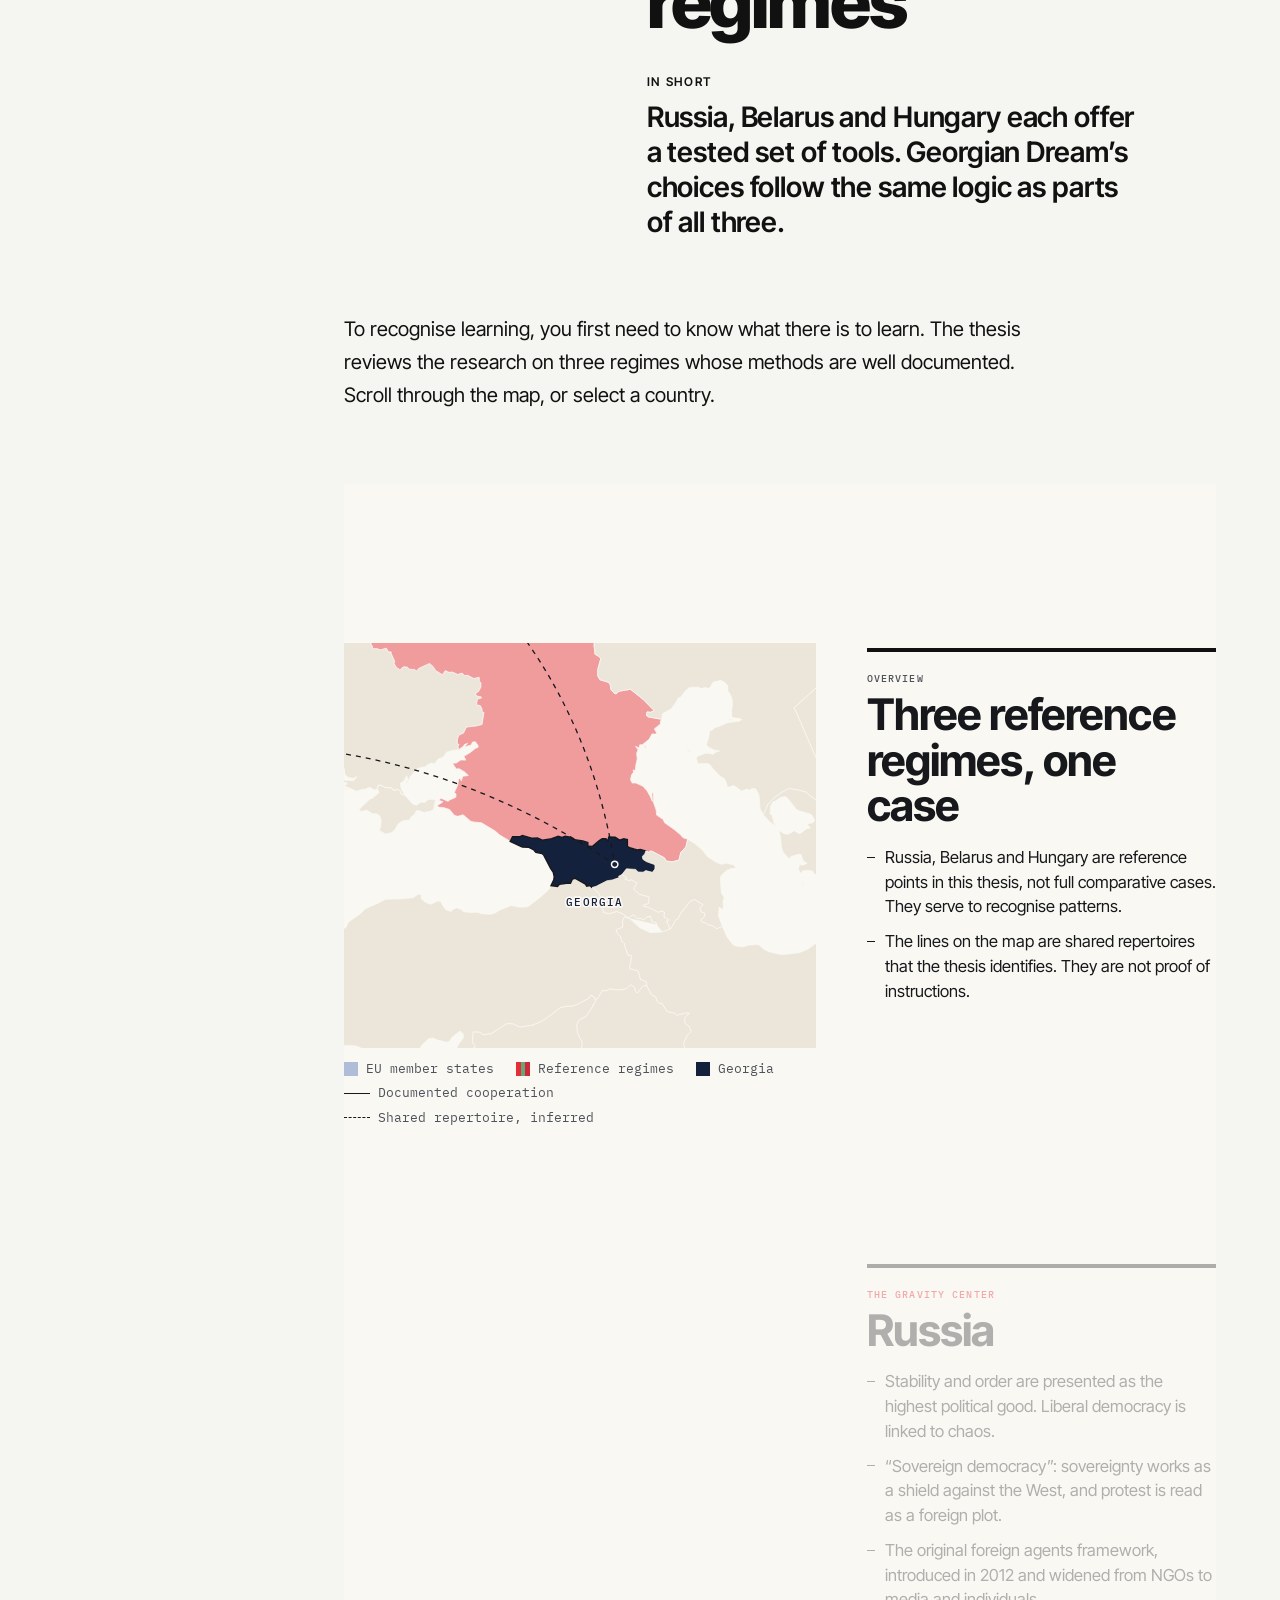
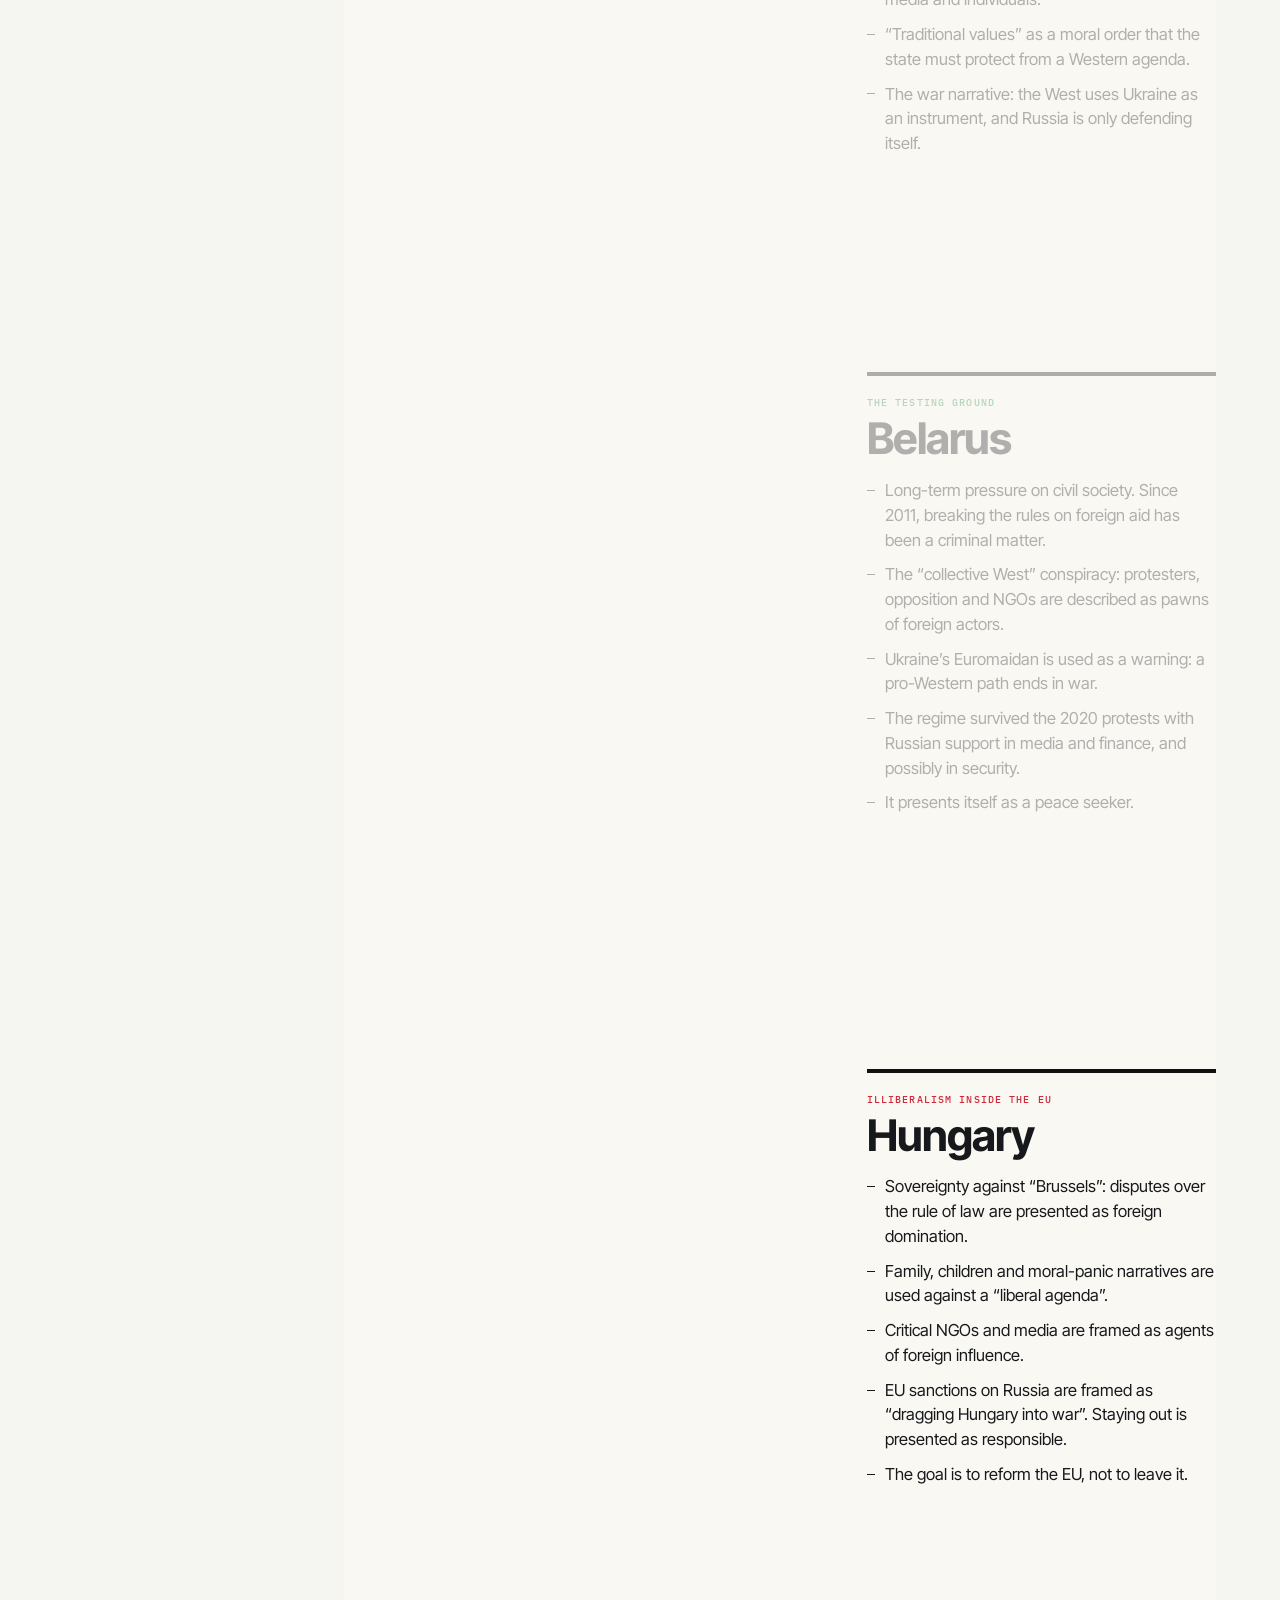
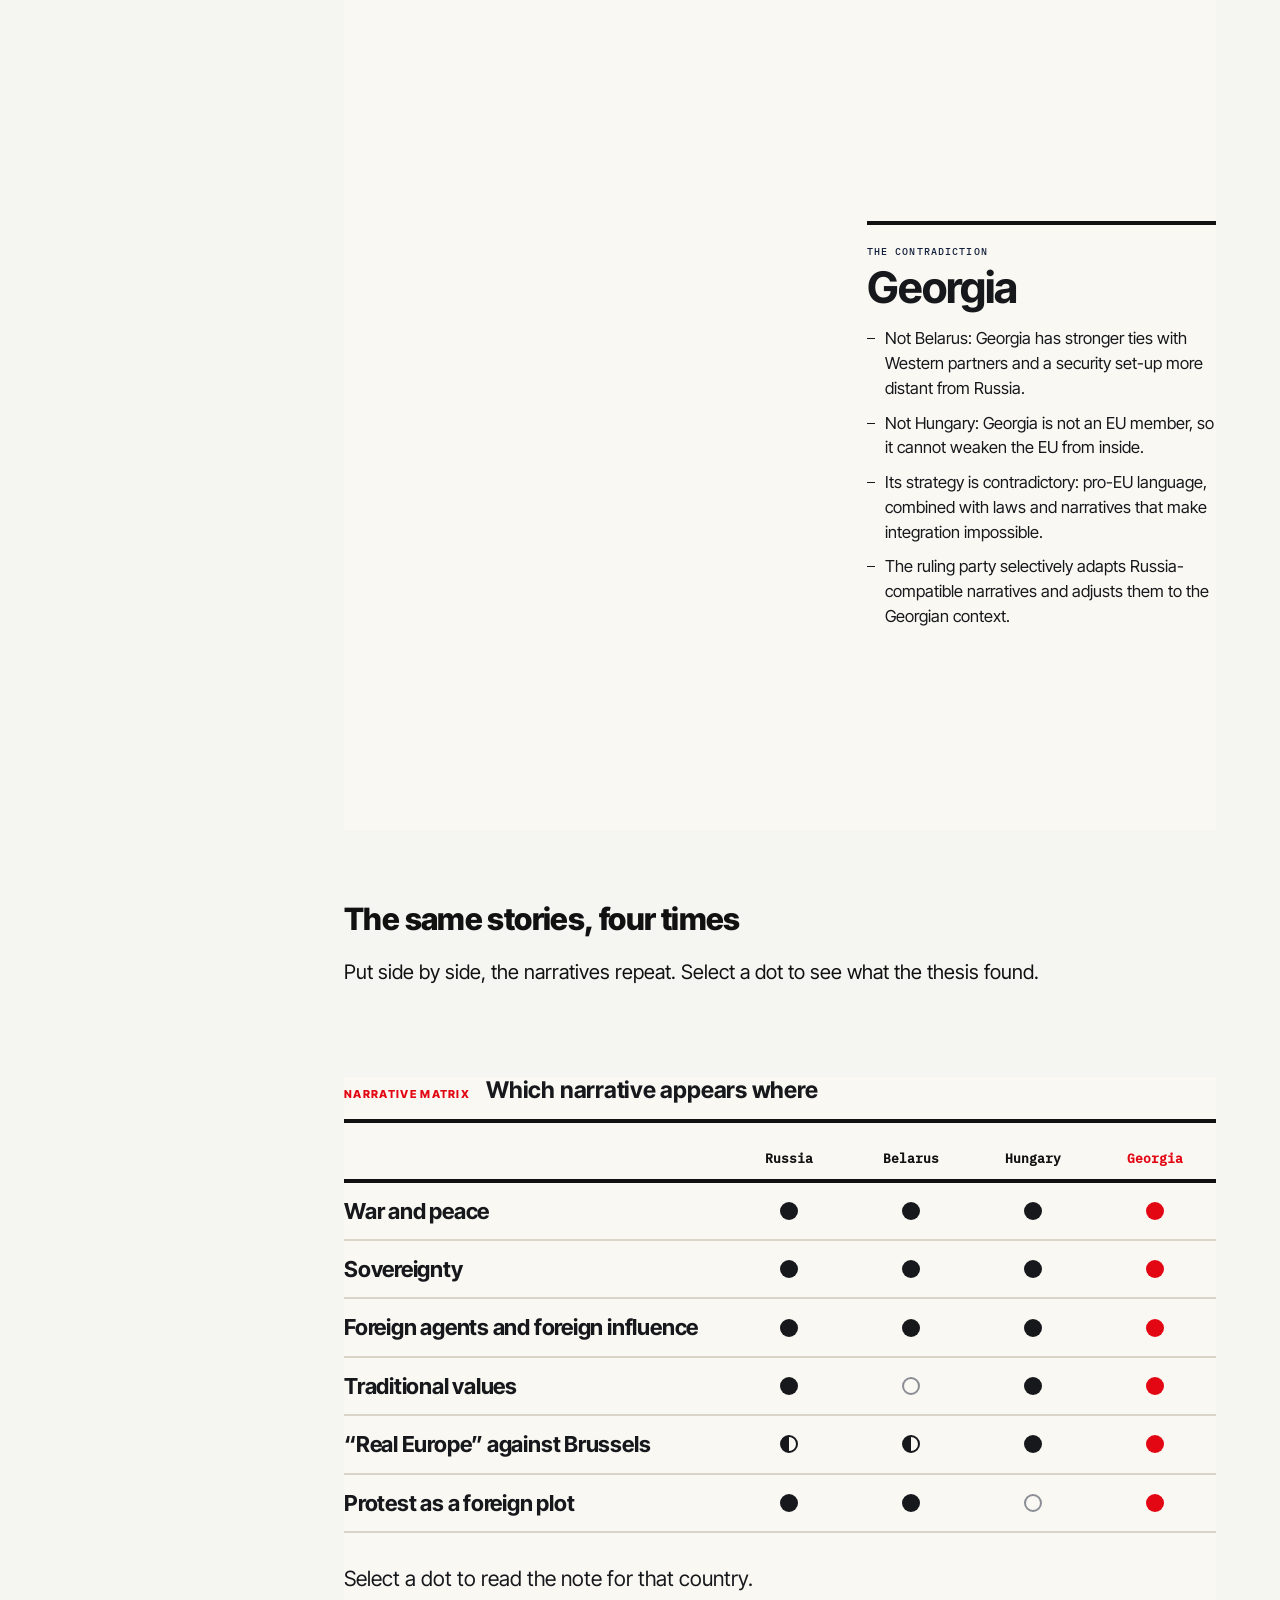
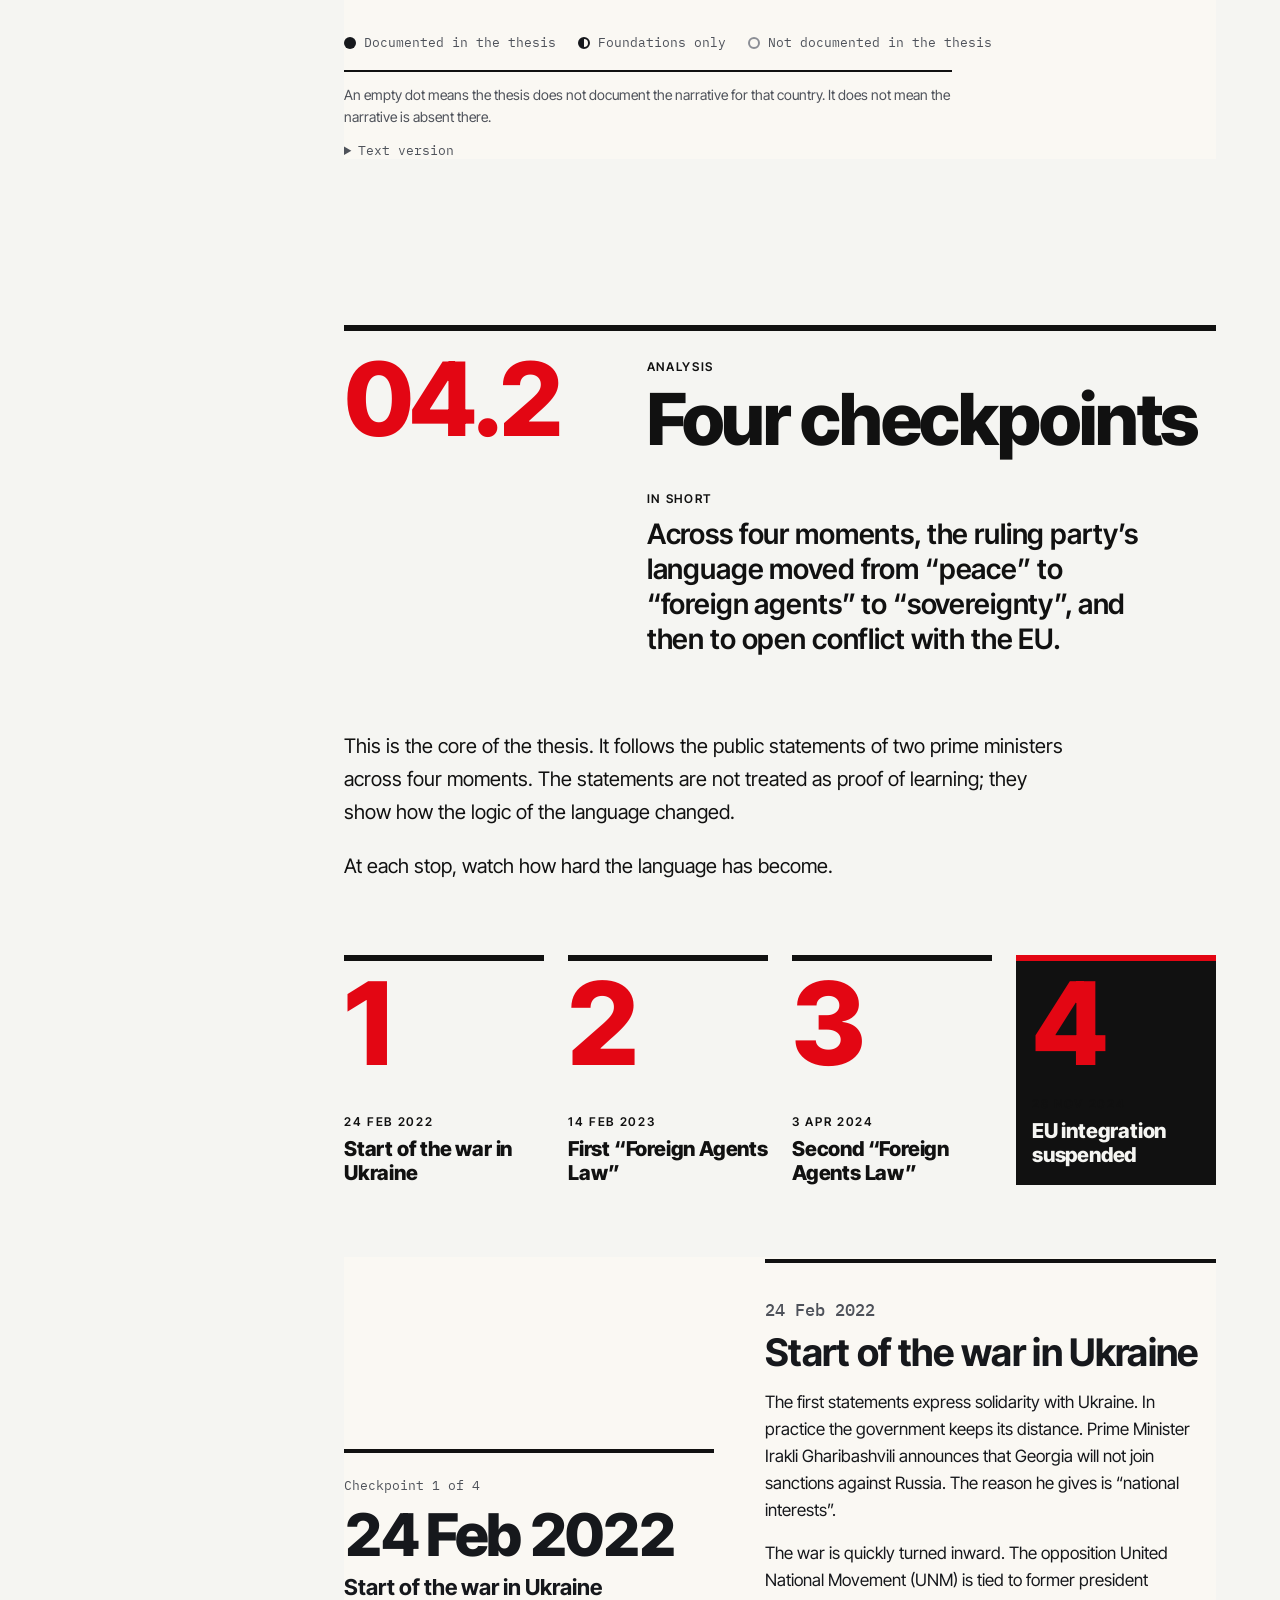
==== commit 8d58e233: "Remove big footer name; footer labels red again; uppercase pole ends on KA page Co-Authored-By: Clau" ====
--- a/index.html
+++ b/index.html
@@ -31,7 +31,7 @@
 <link rel="icon" href="data:image/svg+xml,%3Csvg xmlns='http://www.w3.org/2000/svg' viewBox='0 0 32 32'%3E%3Crect width='32' height='32' fill='%23FAF8F3'/%3E%3Cpath d='M4 16h24' stroke='%231B1A17' stroke-width='1.5'/%3E%3Cpath d='M4 12v8' stroke='%231F3F73' stroke-width='2.5'/%3E%3Cpath d='M28 12v8' stroke='%239A4B24' stroke-width='2.5'/%3E%3Ccircle cx='19' cy='16' r='3.5' fill='%237D1F35'/%3E%3C/svg%3E">
 <link rel="preload" href="fonts/newsreader-latin-opsz-normal.woff2" as="font" type="font/woff2" crossorigin>
 <link rel="preload" href="fonts/ibm-plex-sans-latin-400-normal.woff2" as="font" type="font/woff2" crossorigin>
-<link rel="stylesheet" href="styles.css?v=20261125a">
+<link rel="stylesheet" href="styles.css?v=20261125b">
 <script>
   /* Apply a saved theme before first paint */
   (function () {
@@ -77,7 +77,7 @@
 <link rel="preconnect" href="https://fonts.googleapis.com">
 <link rel="preconnect" href="https://fonts.gstatic.com" crossorigin>
 <link rel="stylesheet" href="https://fonts.googleapis.com/css2?family=Inter+Tight:wght@400;600;700;800&display=swap">
-<link rel="stylesheet" href="swiss.css?v=20261125a">
+<link rel="stylesheet" href="swiss.css?v=20261125b">
 </head>
 <body>
 <a class="skip" href="#main">Skip to the story</a>
@@ -662,7 +662,6 @@
 
 <!-- ============================ FOOTER ============================ -->
 <footer class="foot">
-  <p class="sw-foot-name">Nikoloz Rogava</p>
   <div class="foot__grid">
     <div>
       <p class="label">The thesis</p>
@@ -685,11 +684,11 @@
 
 <noscript><p class="noscript">This page uses JavaScript for its maps and diagrams. The text is complete without it.</p></noscript>
 
-<script defer src="data.js?v=20261125a"></script>
+<script defer src="data.js?v=20261125b"></script>
 <script defer src="assets/geo.js"></script>
 <script defer src="vendor/d3.v7.min.js"></script>
 <script defer src="vendor/topojson-client.v3.min.js"></script>
-<script defer src="main.js?v=20261125a"></script>
-<script defer src="swiss.js?v=20261125a"></script>
+<script defer src="main.js?v=20261125b"></script>
+<script defer src="swiss.js?v=20261125b"></script>
 </body>
 </html>
--- a/swiss.css
+++ b/swiss.css
@@ -486,3 +486,7 @@
 /* five lenses on narrow screens: no top rule pressed against the heading */
 @media (max-width: 860px) { .lens { border-top: 0; padding-top: 2px; } .lens + .lens { margin-top: 8px; } }
 .meter__lab > * { min-width: 0; overflow-wrap: anywhere; }
+/* footer labels stay red on the black block; Latin pole ends stay uppercase on the Georgian page */
+.foot .label { color: var(--s-red) !important; }
+html:lang(ka) .pole__end { text-transform: uppercase !important; }
+.foot__grid { margin-top: 0; }
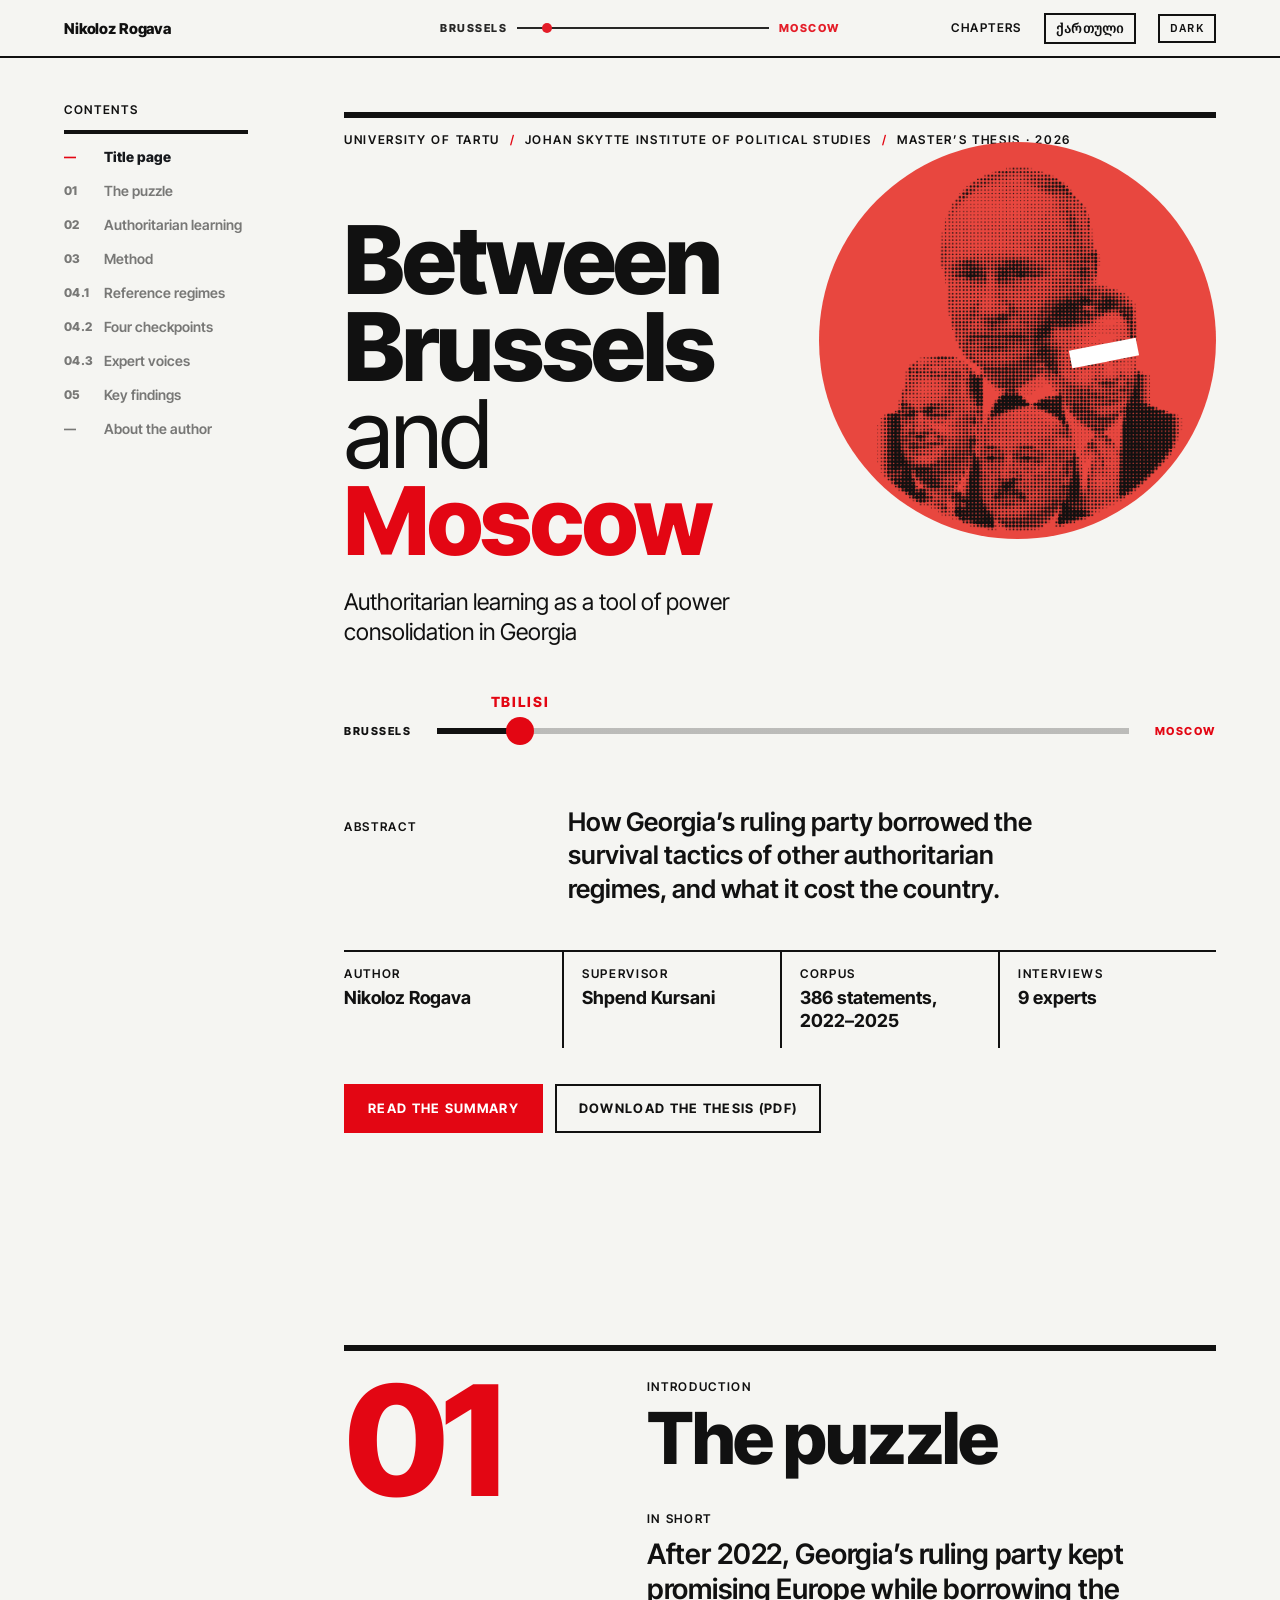
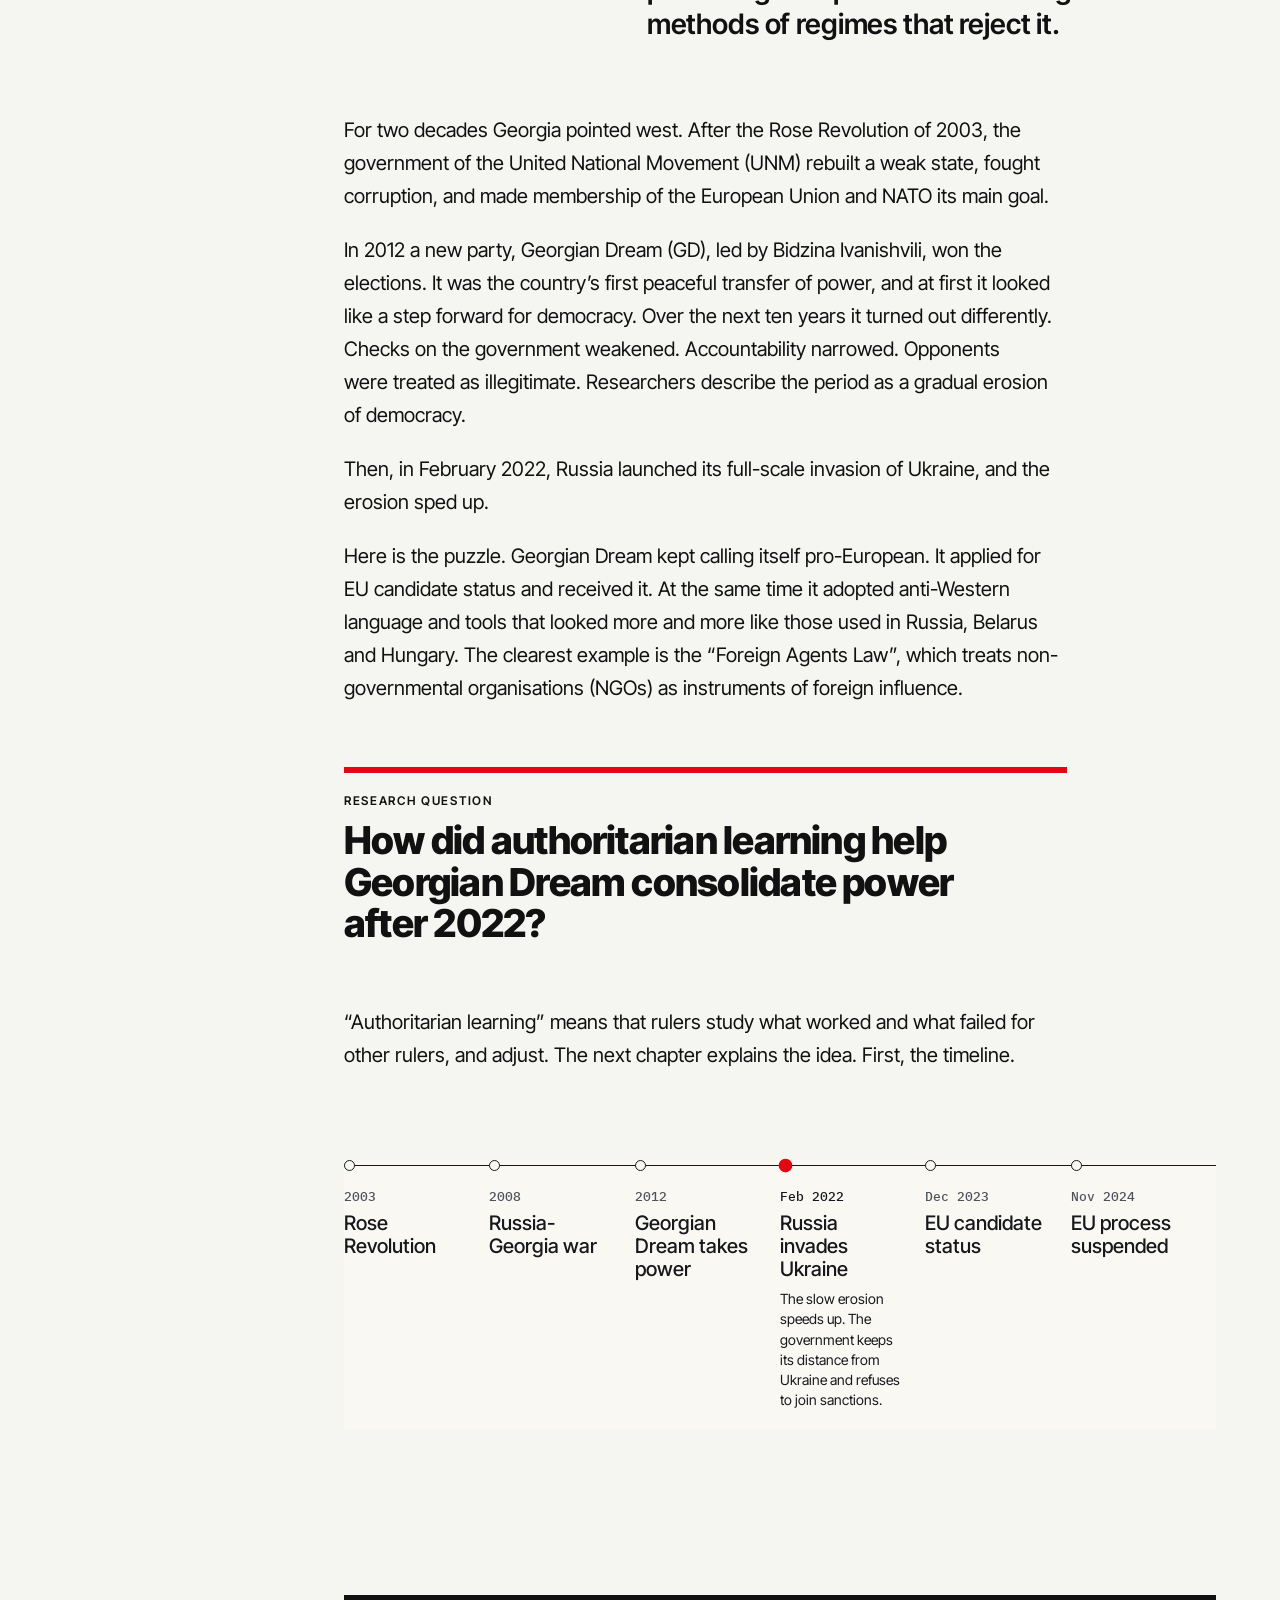
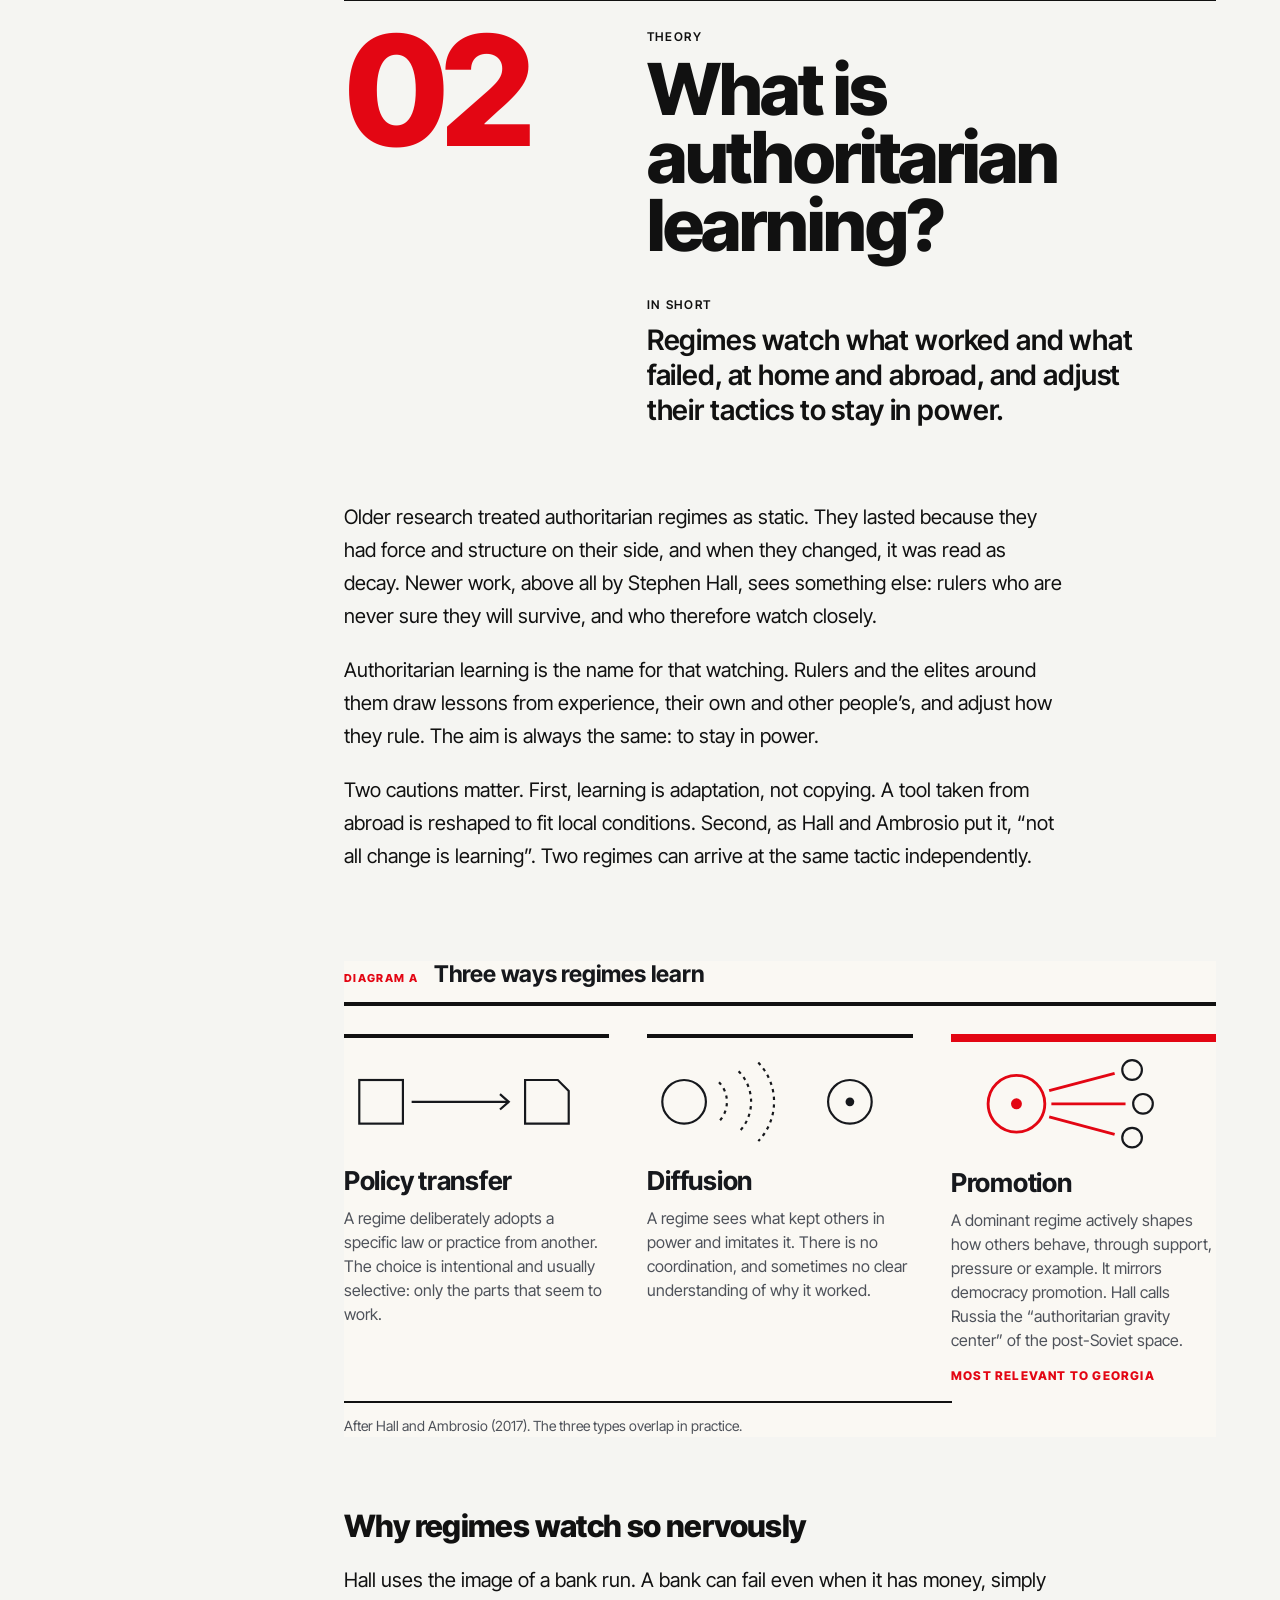
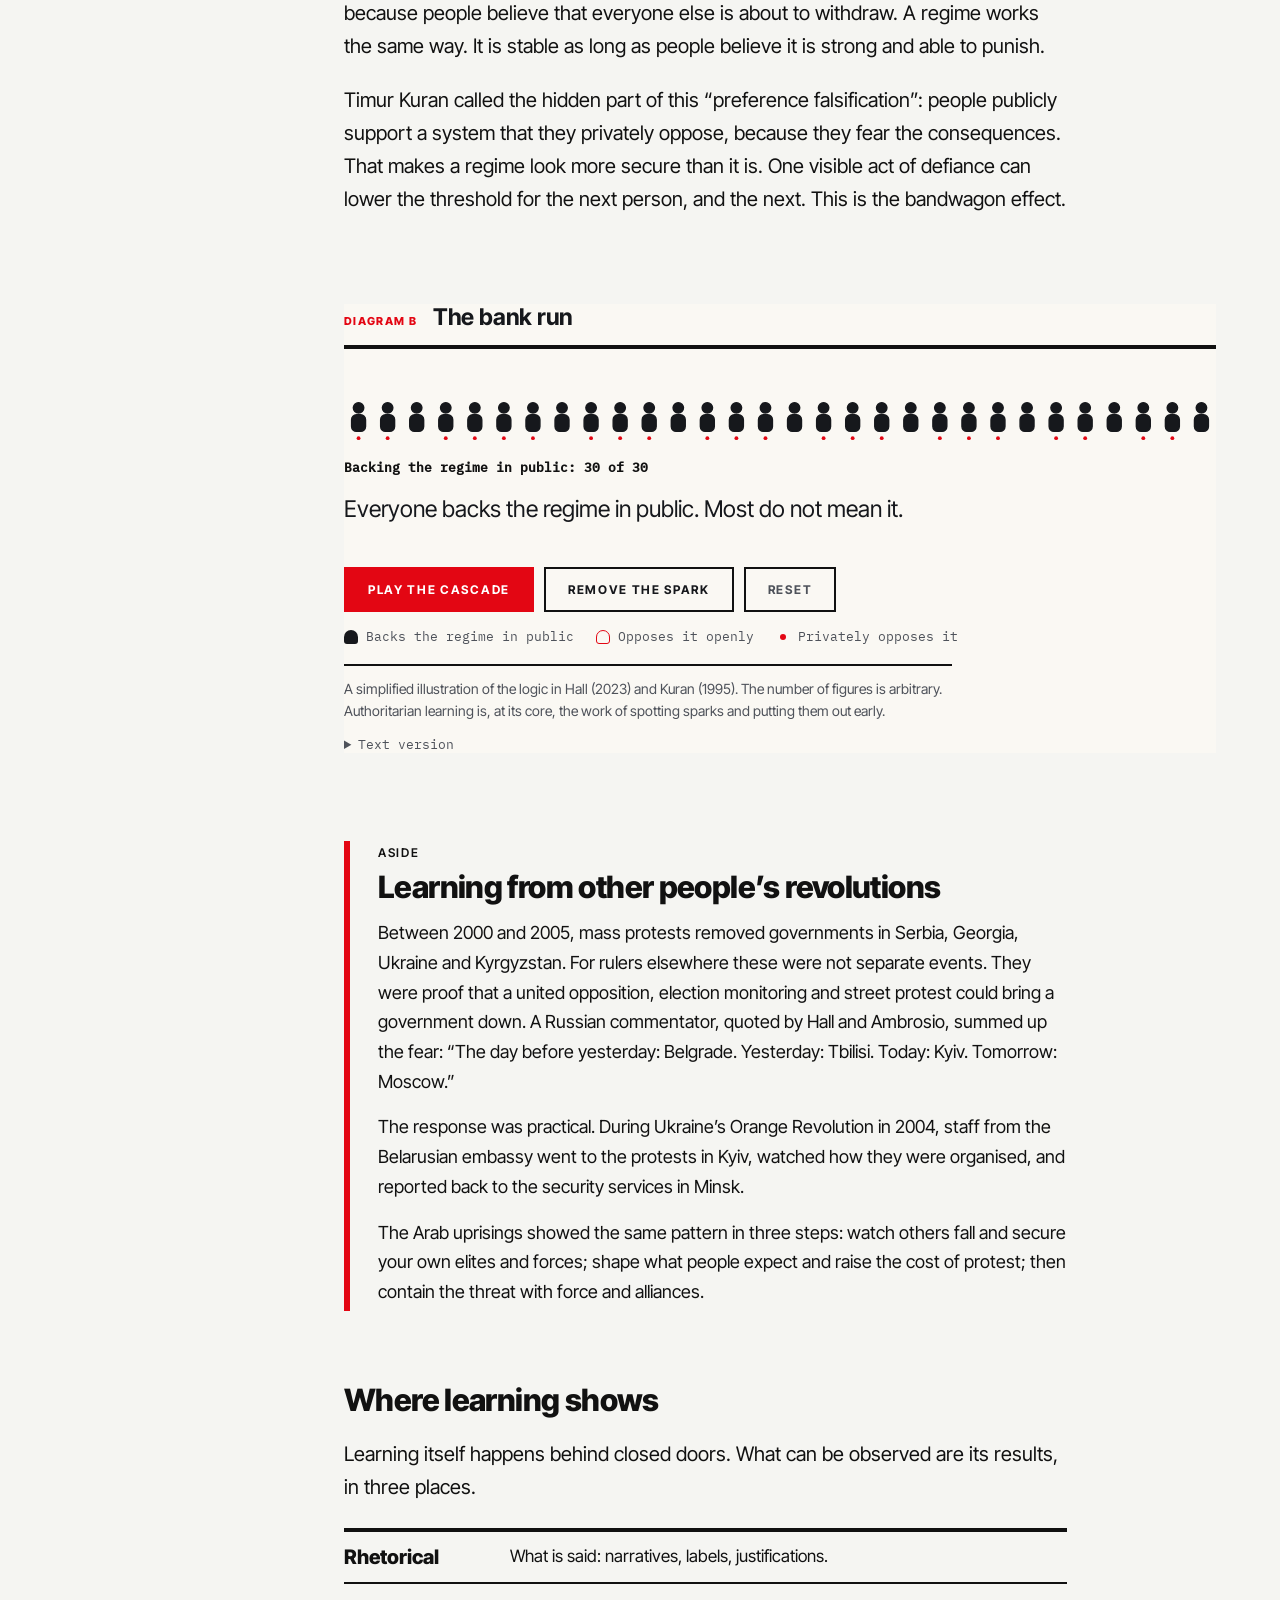
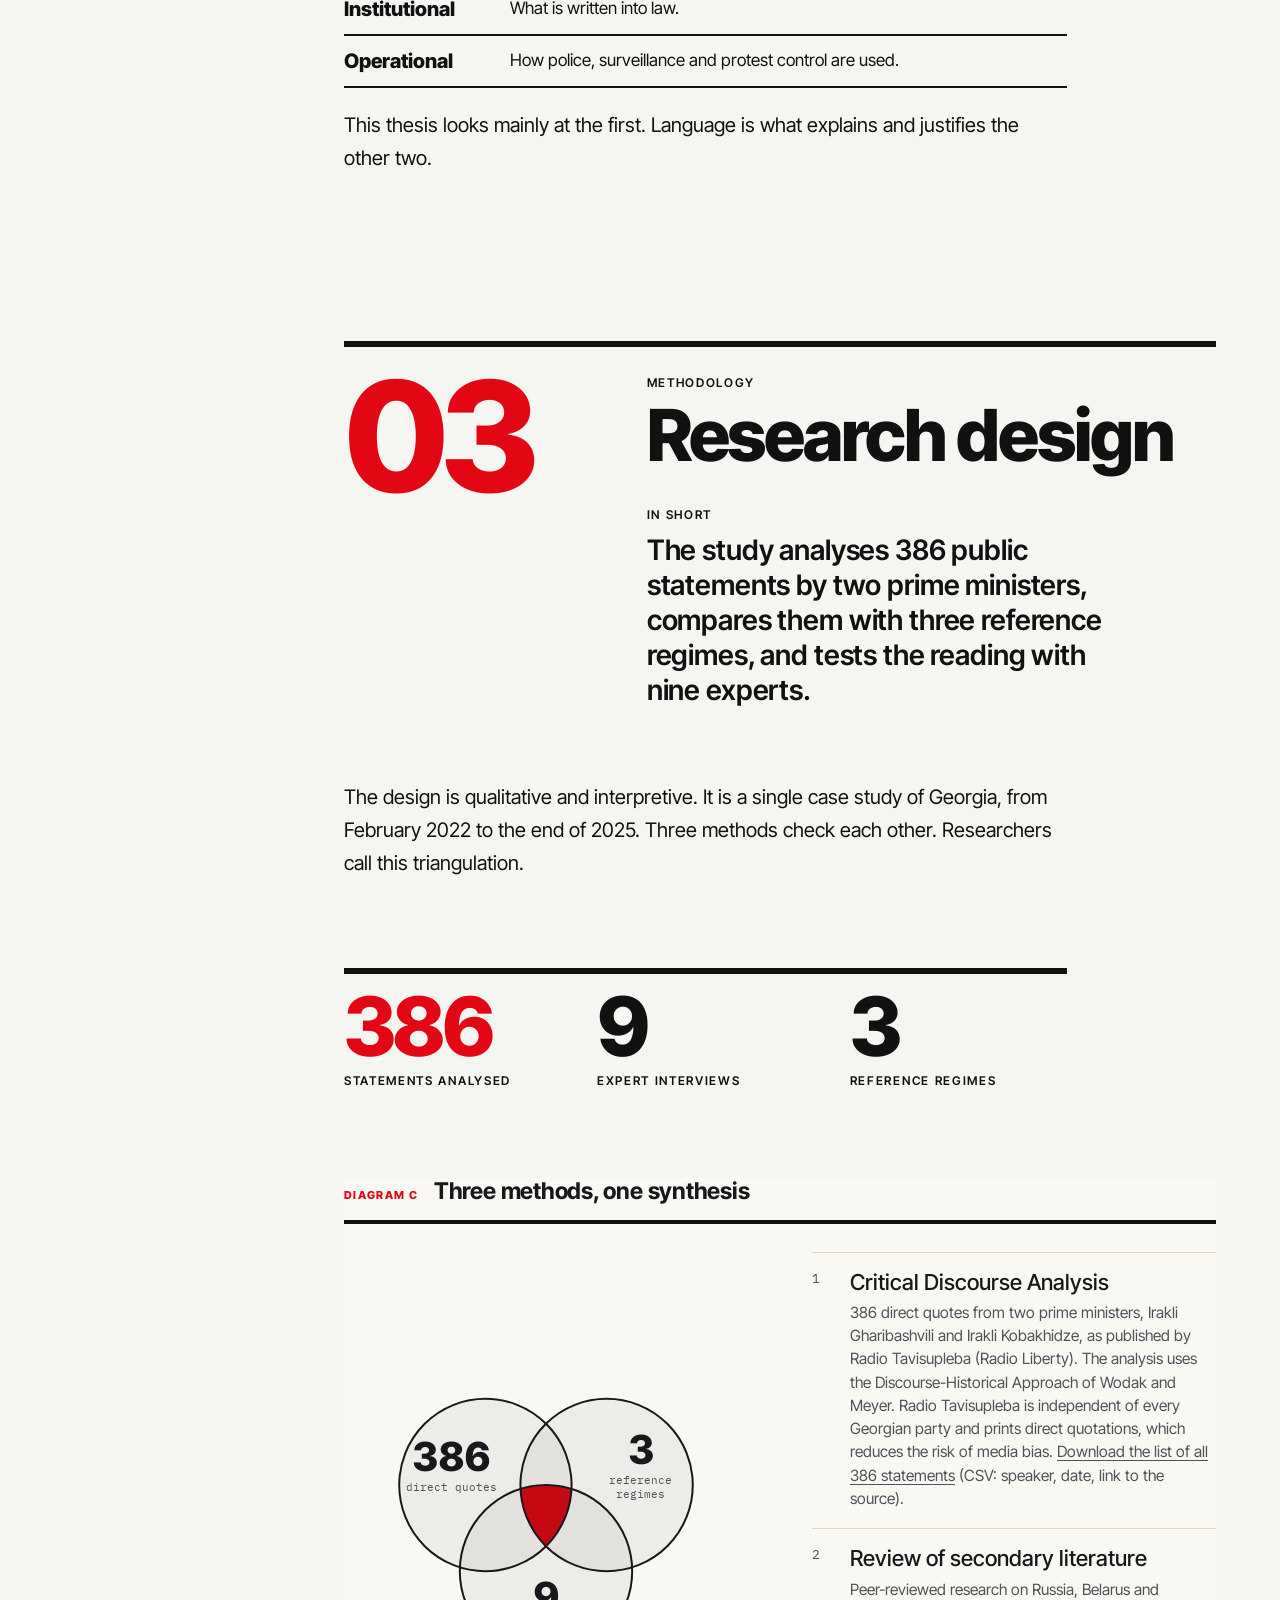
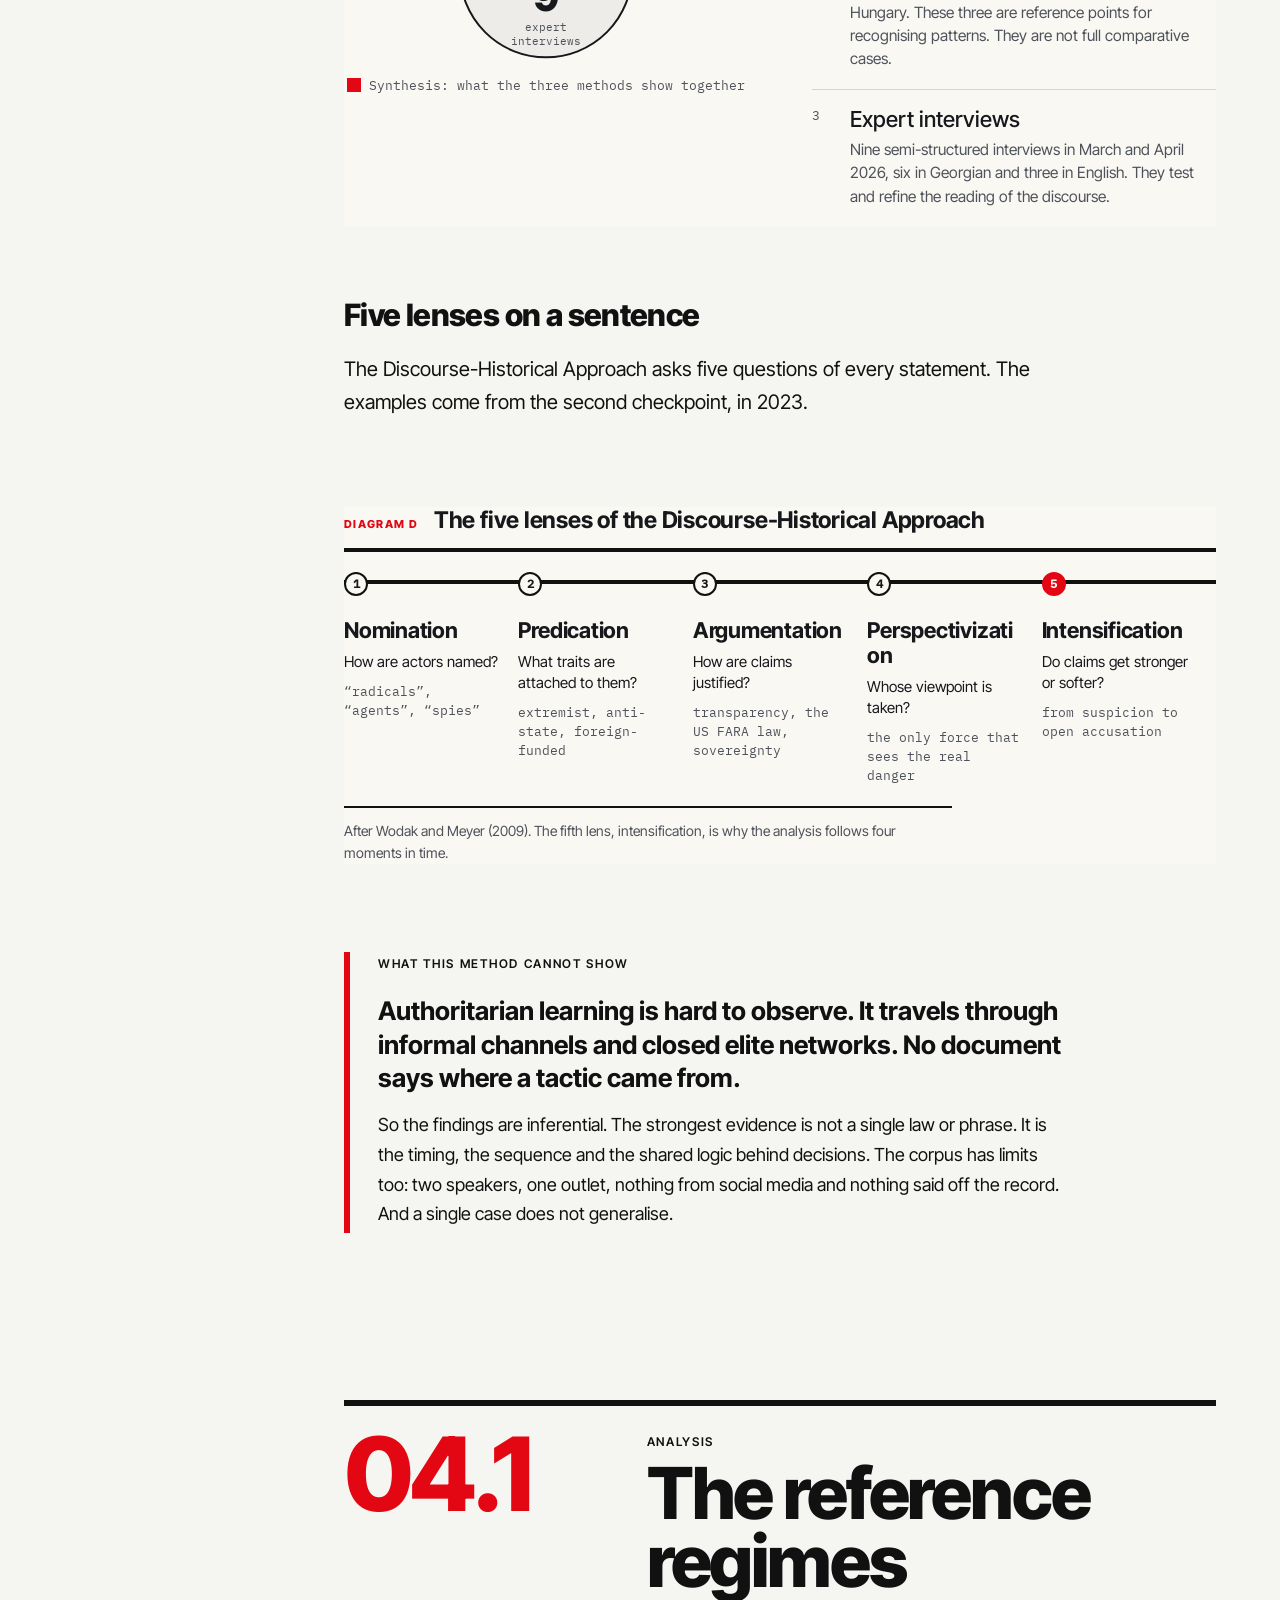
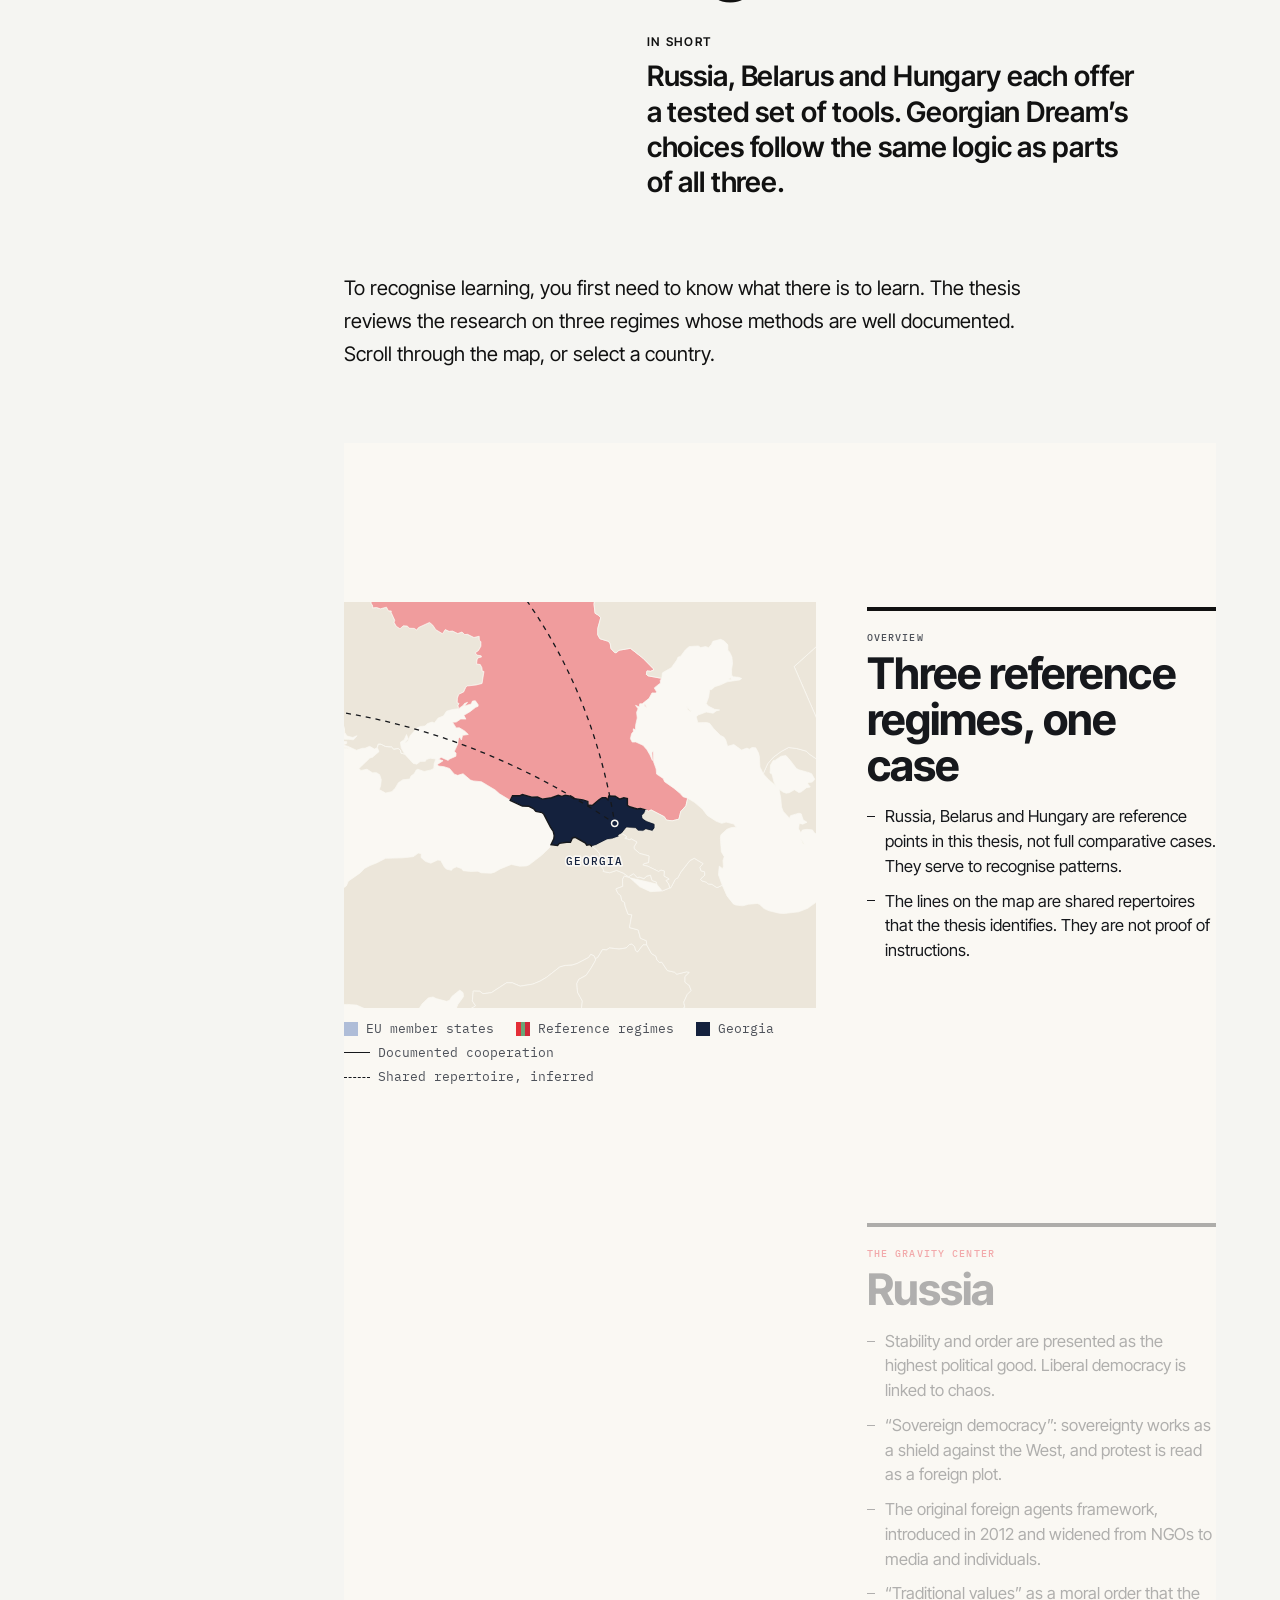
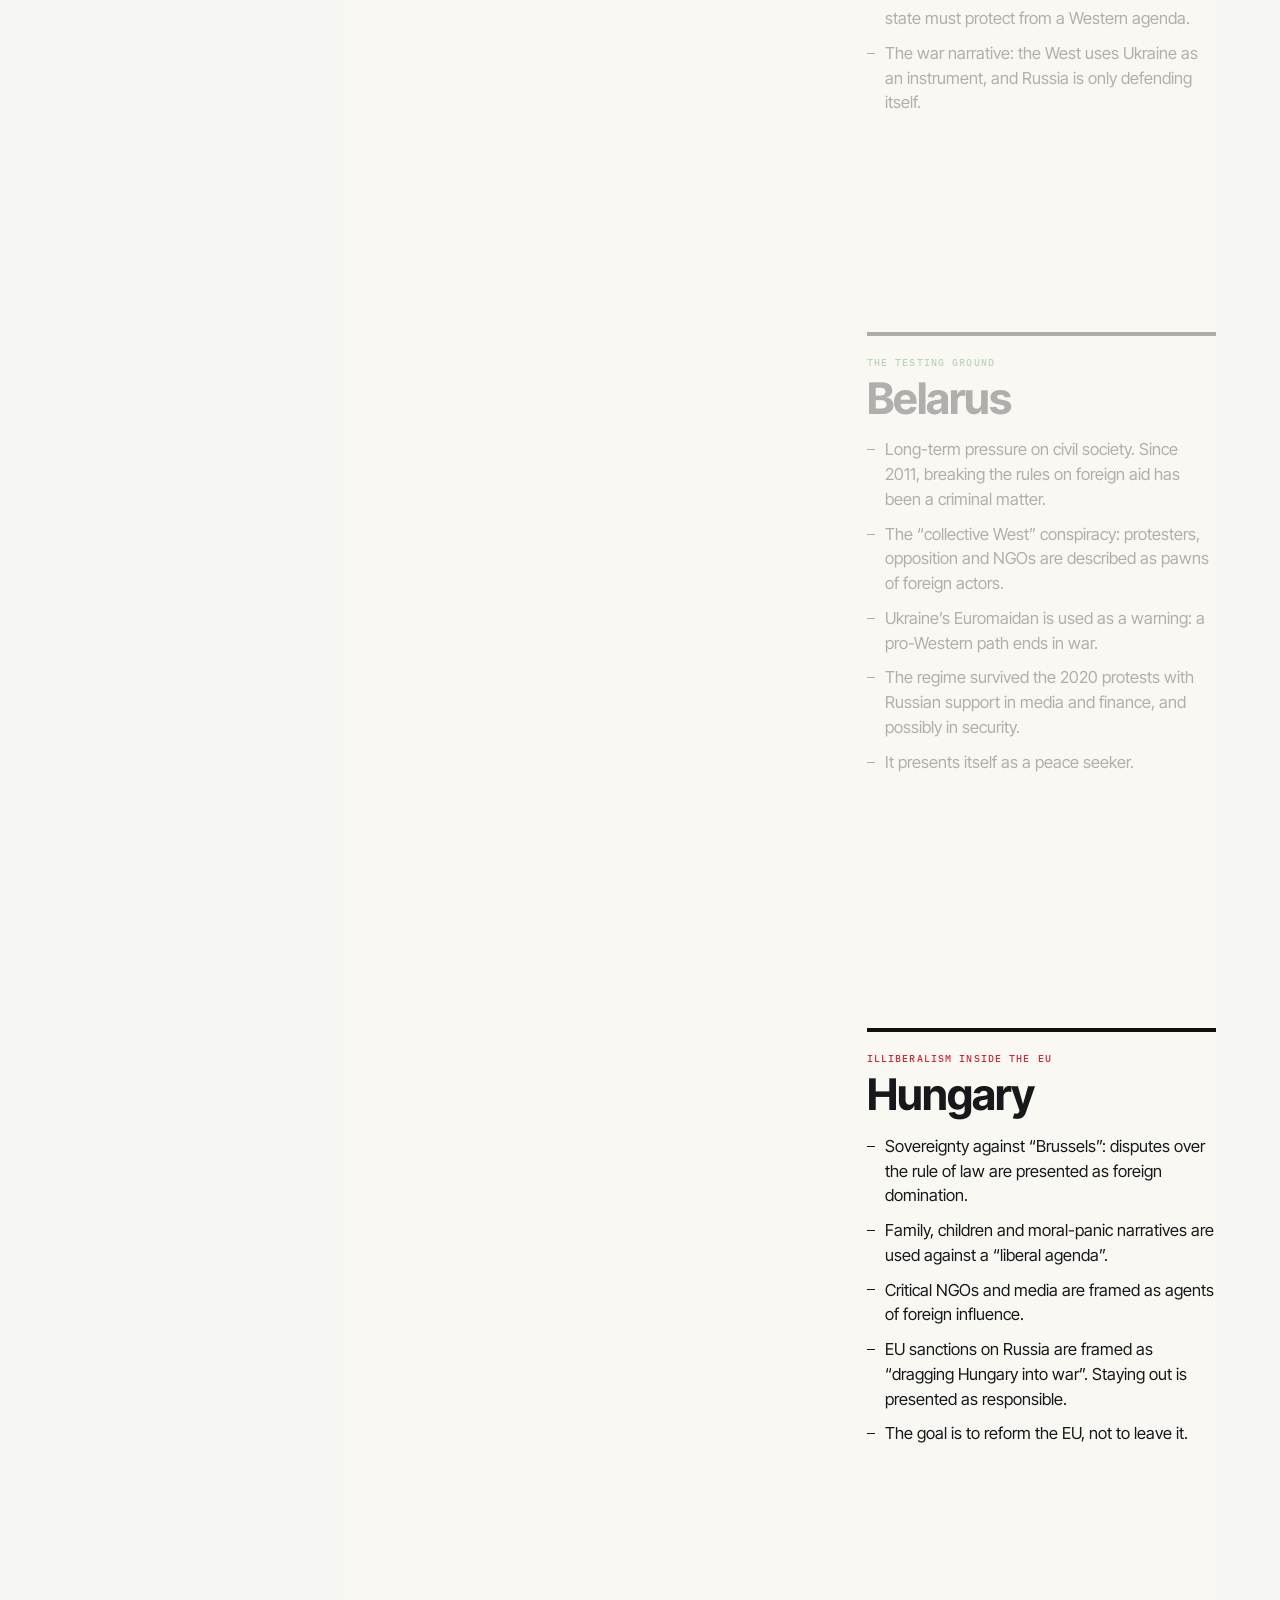
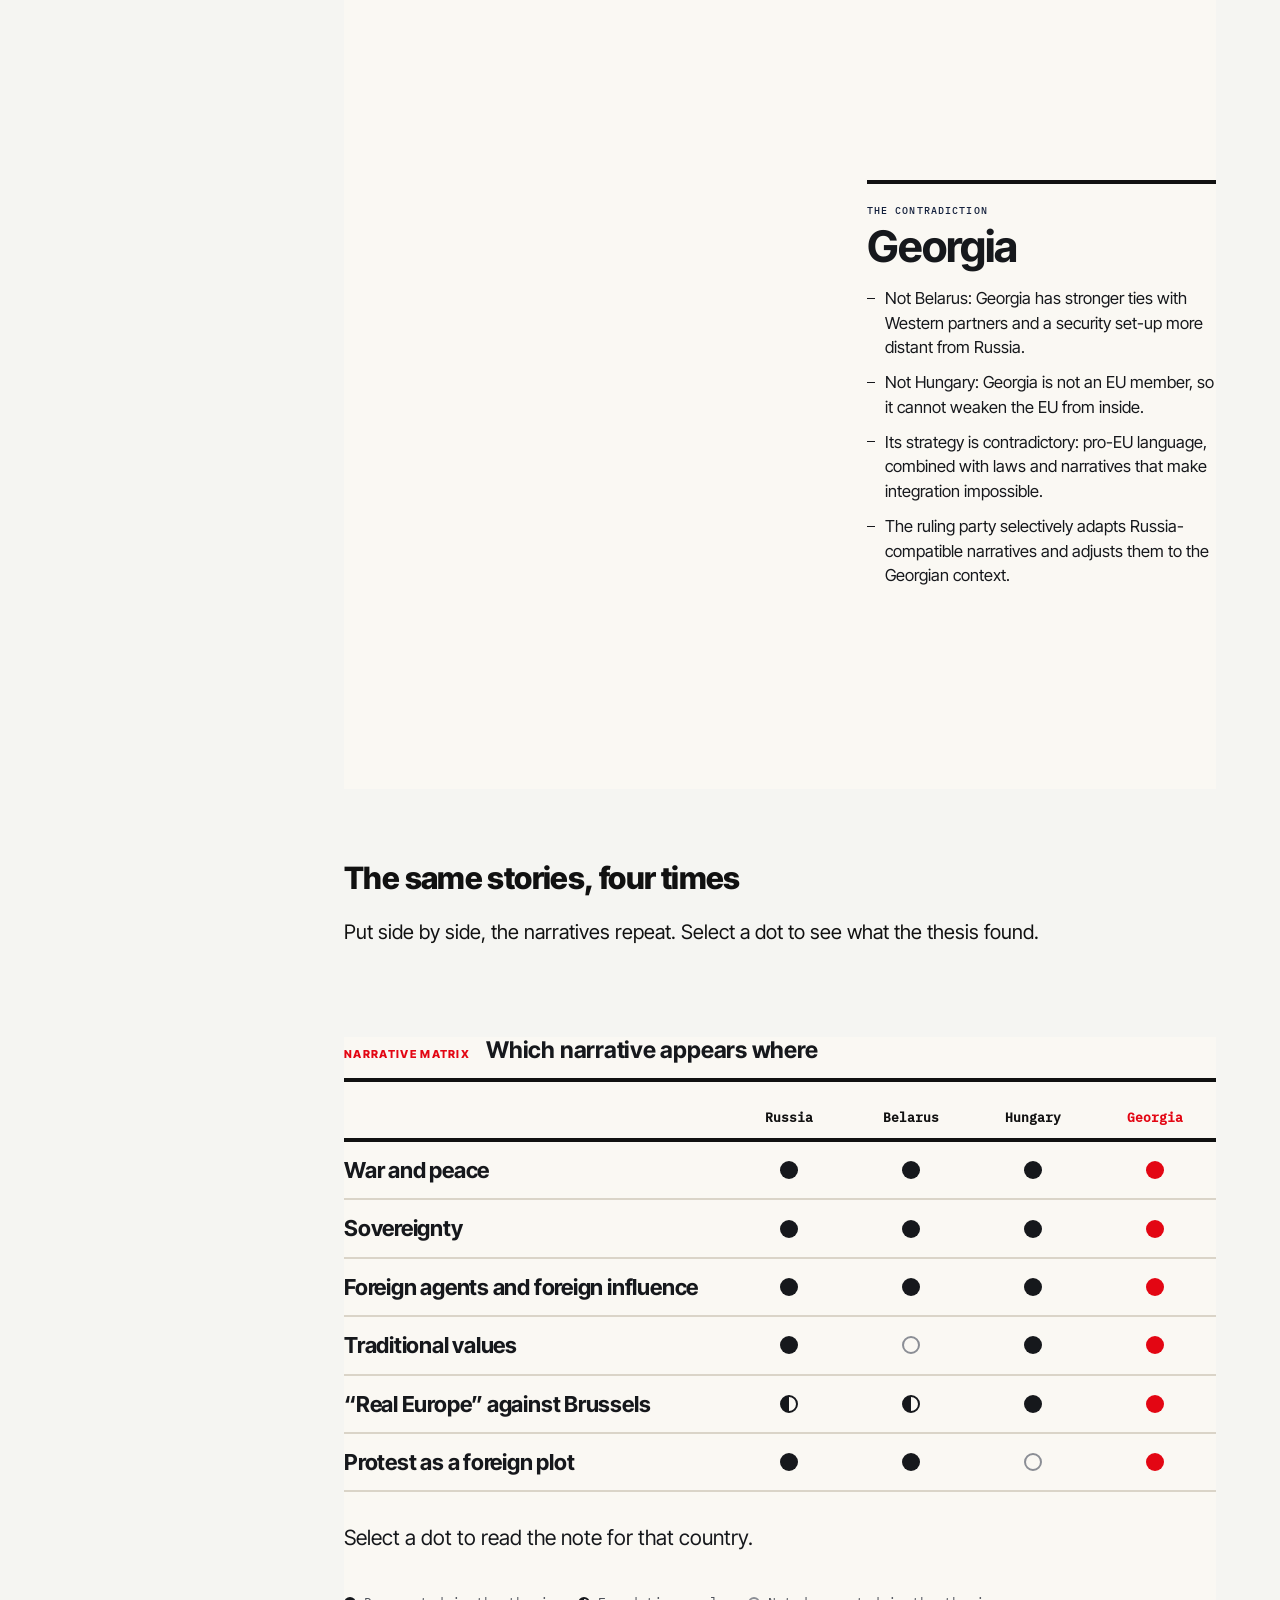
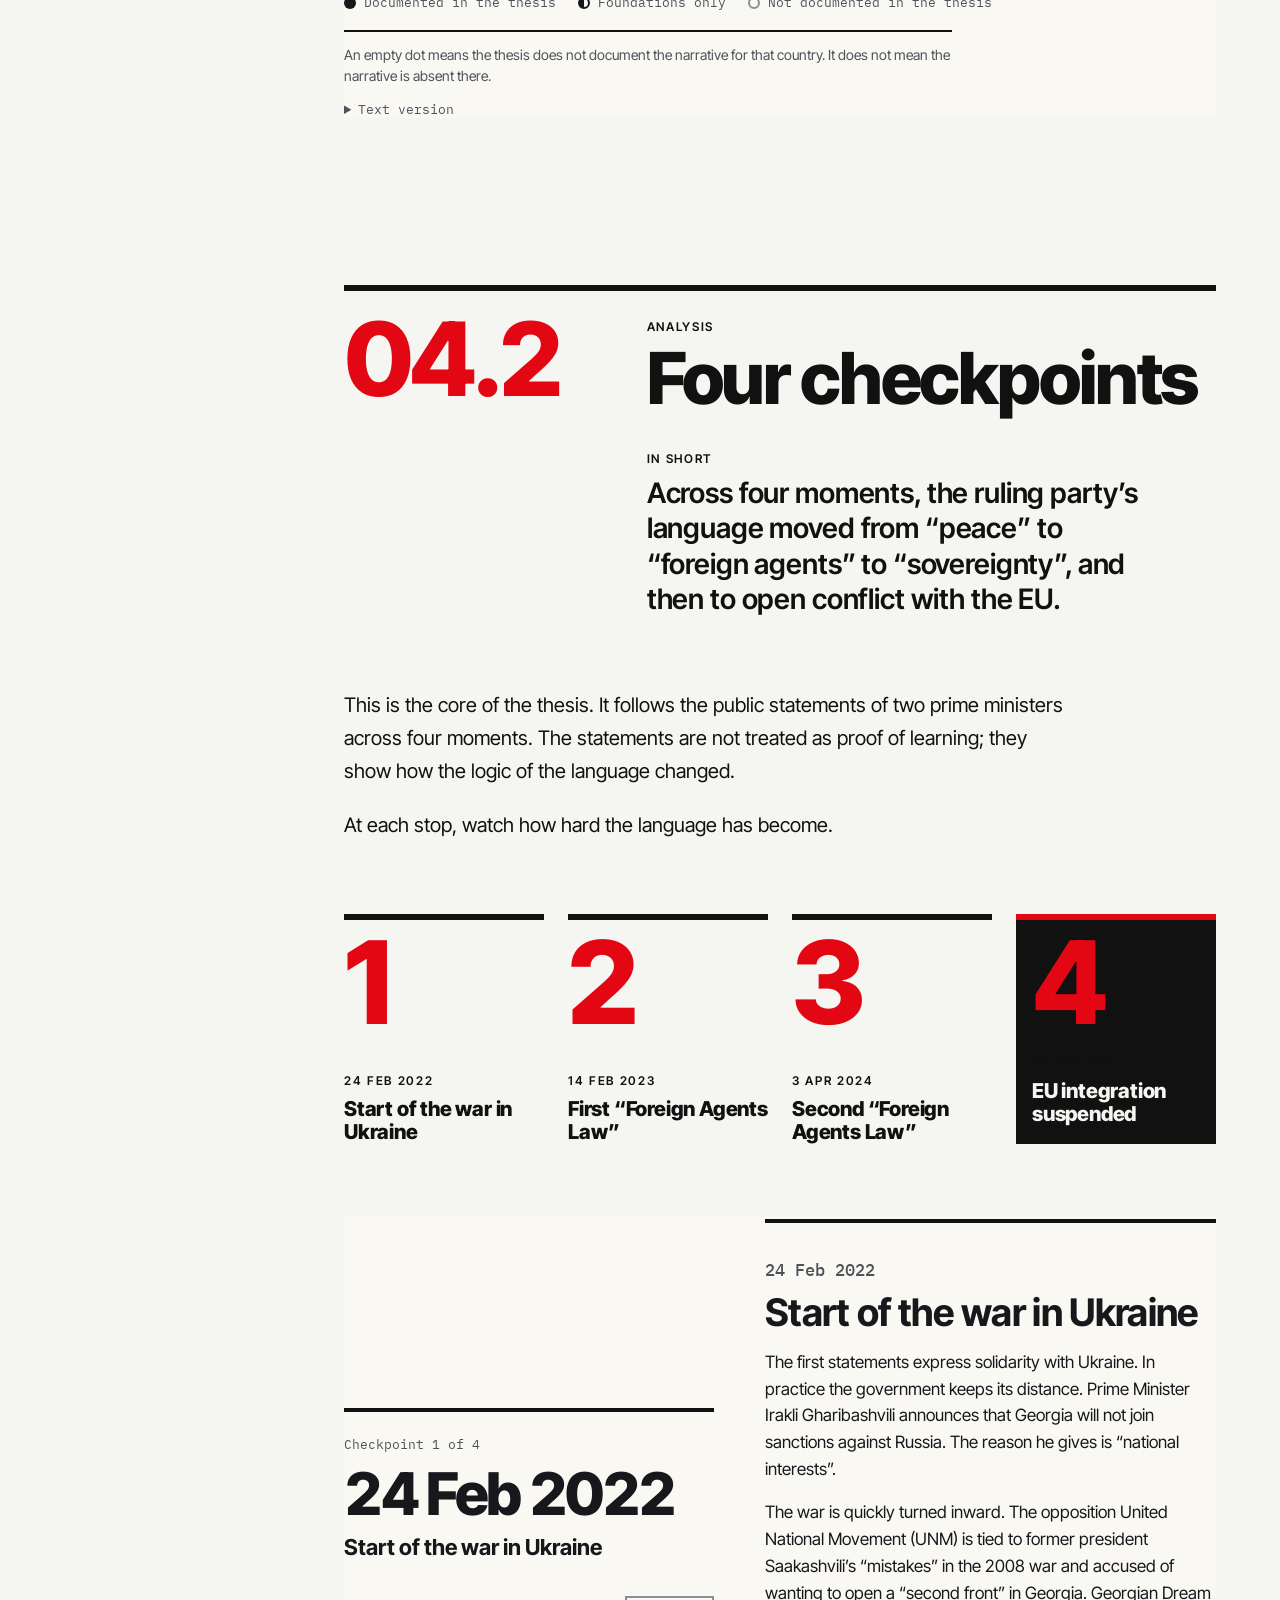
==== commit ef08b30c: "Remove seminar photo (both pages) and CV/skills from the Georgian page Co-Authored-By: Claude Opus 5" ====
--- a/index.html
+++ b/index.html
@@ -635,9 +635,6 @@
         <li><a id="emailLink" href="#">Email</a></li>
         <li><a id="linkedinLink" href="#" rel="me noopener">LinkedIn</a></li>
       </ul>
-      <figure class="photo2">
-        <img src="images/photo-2.jpg" alt="Nikoloz Rogava speaking at a seminar table, holding a pencil." width="1200" height="1200" loading="lazy" decoding="async">
-      </figure>
     </div>
   </div>
 
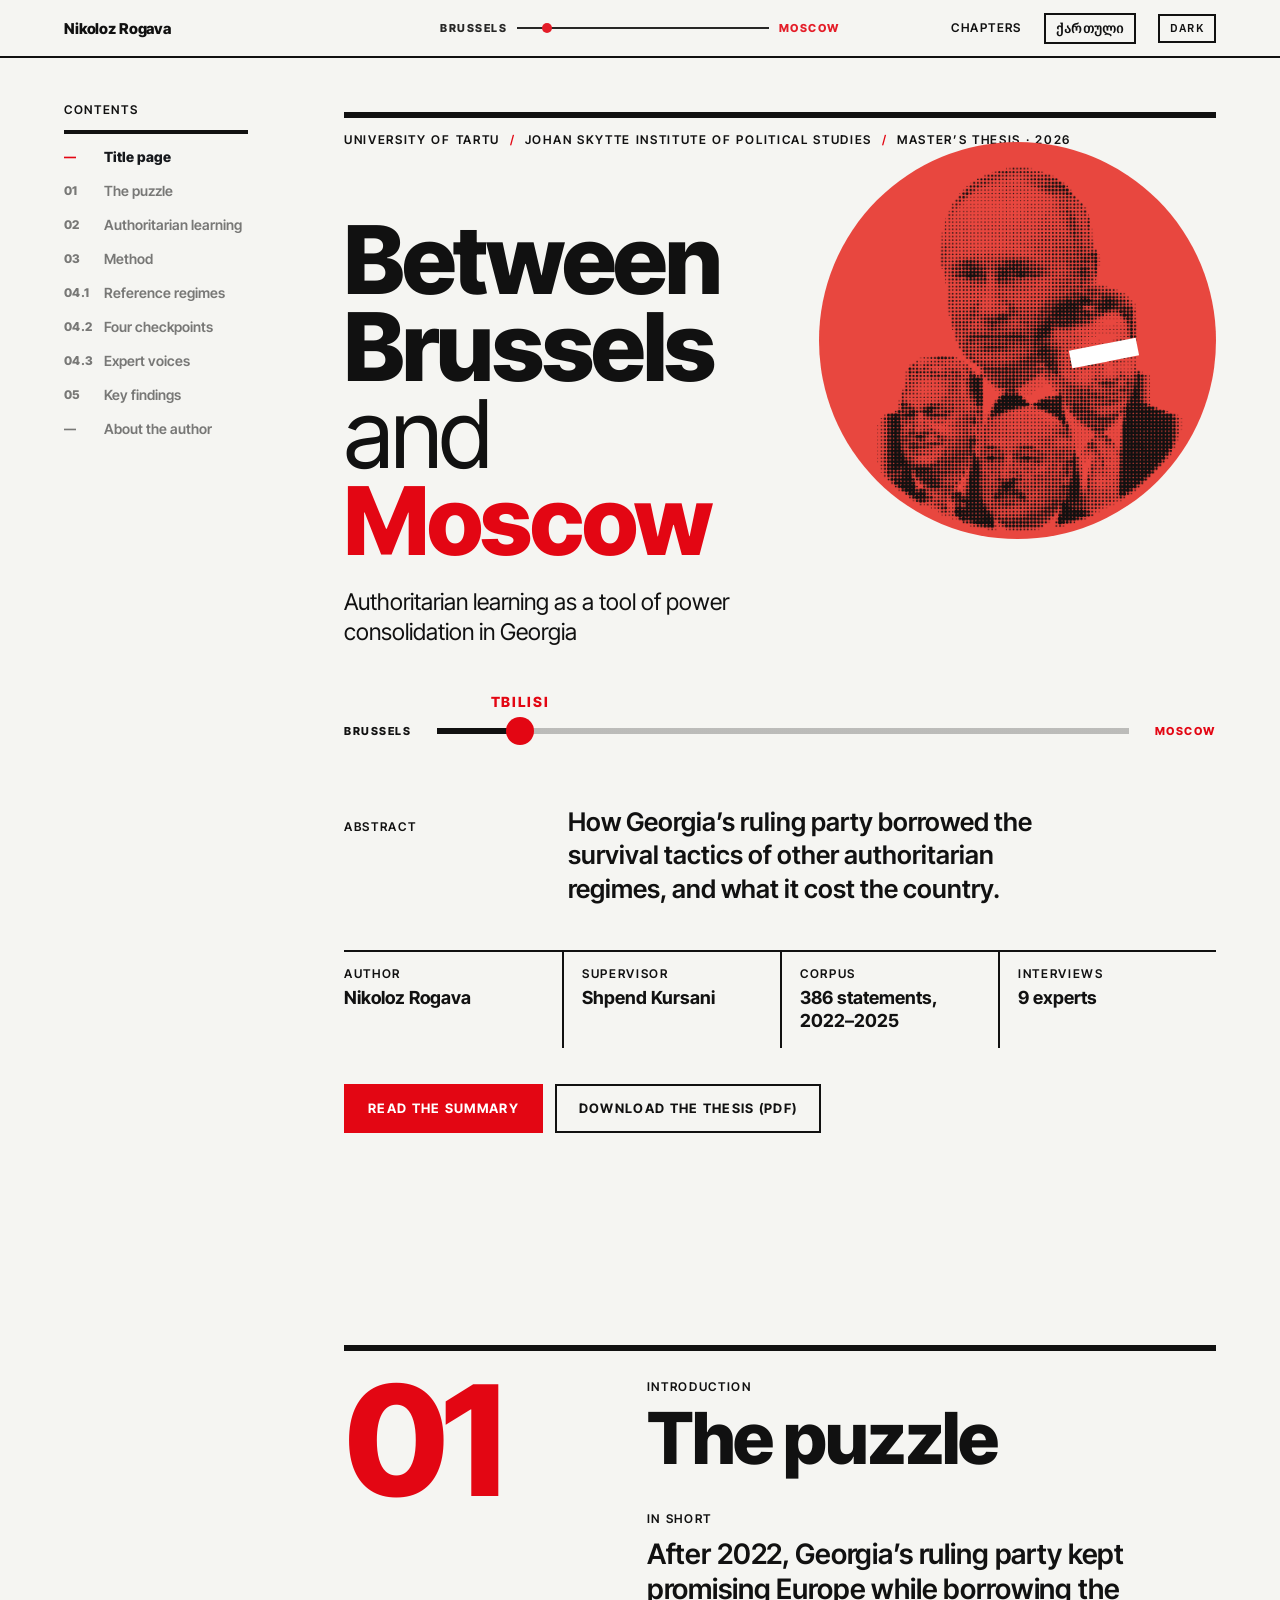
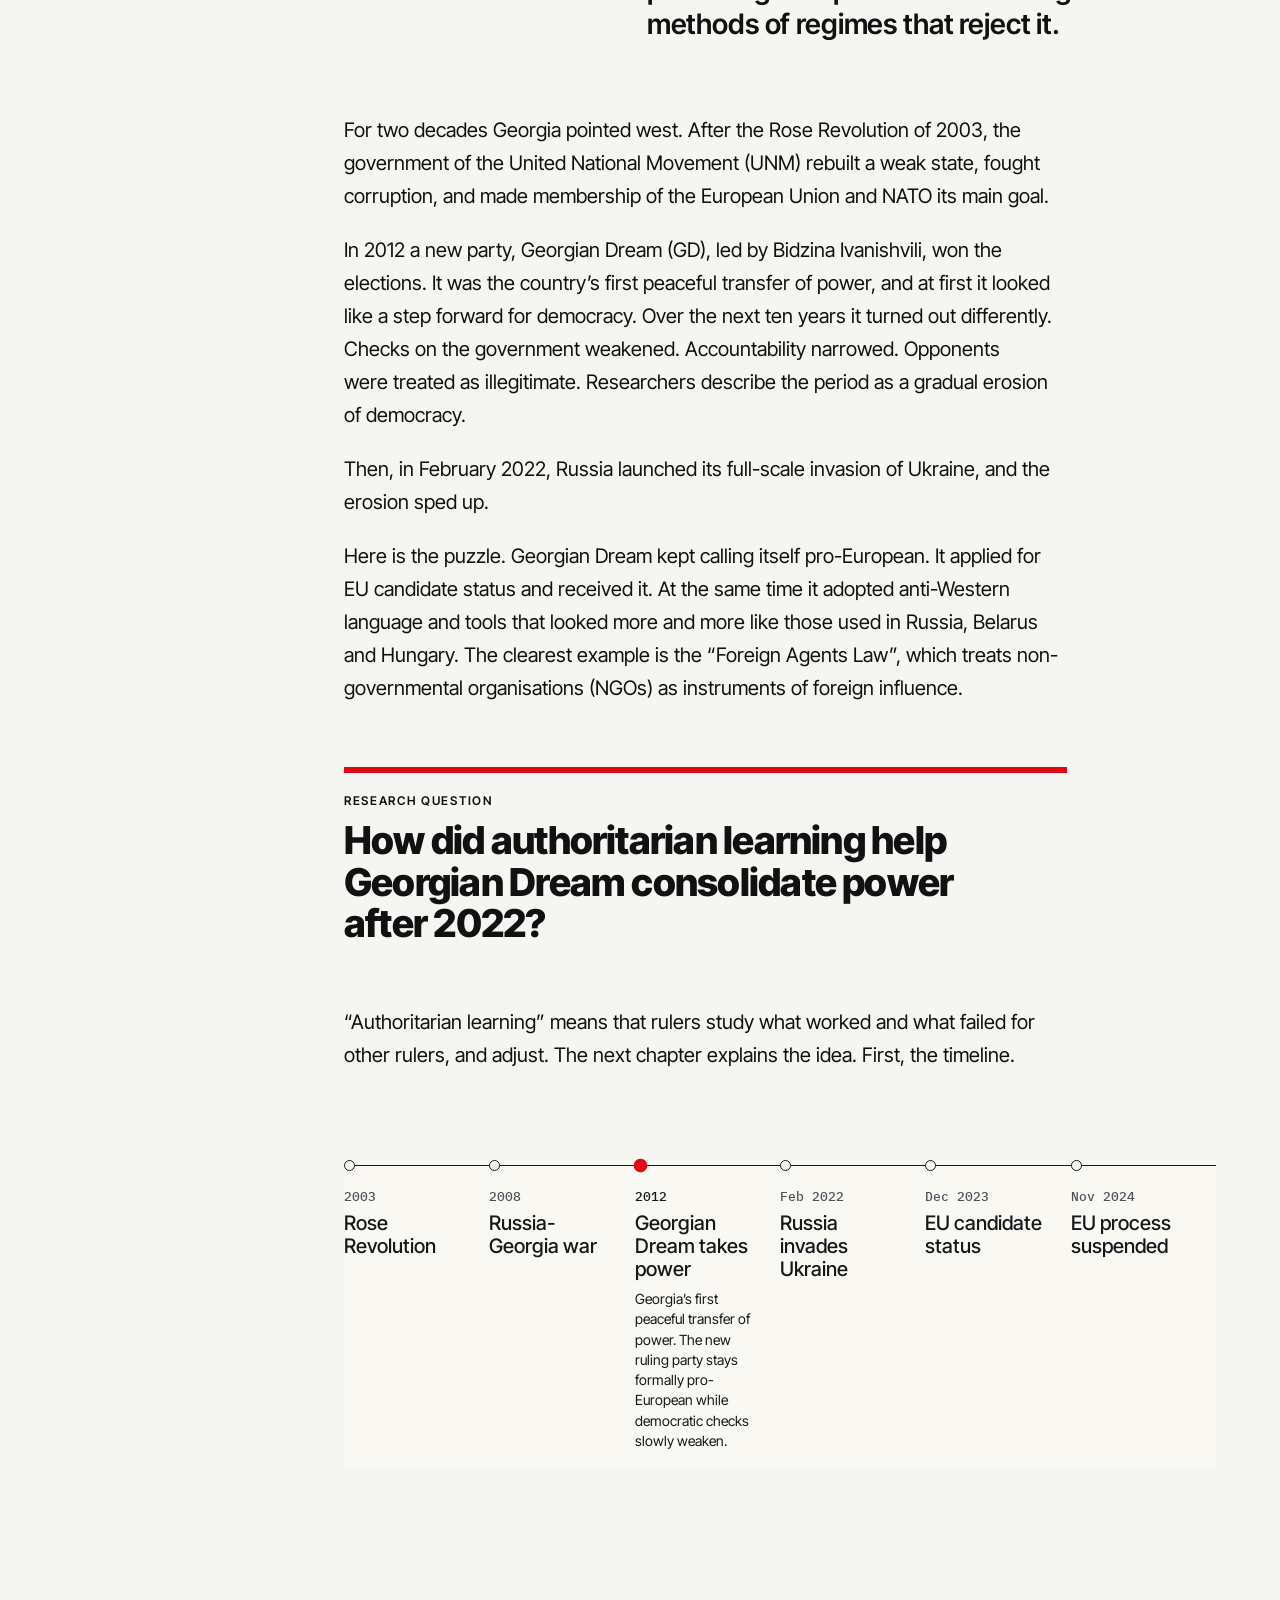
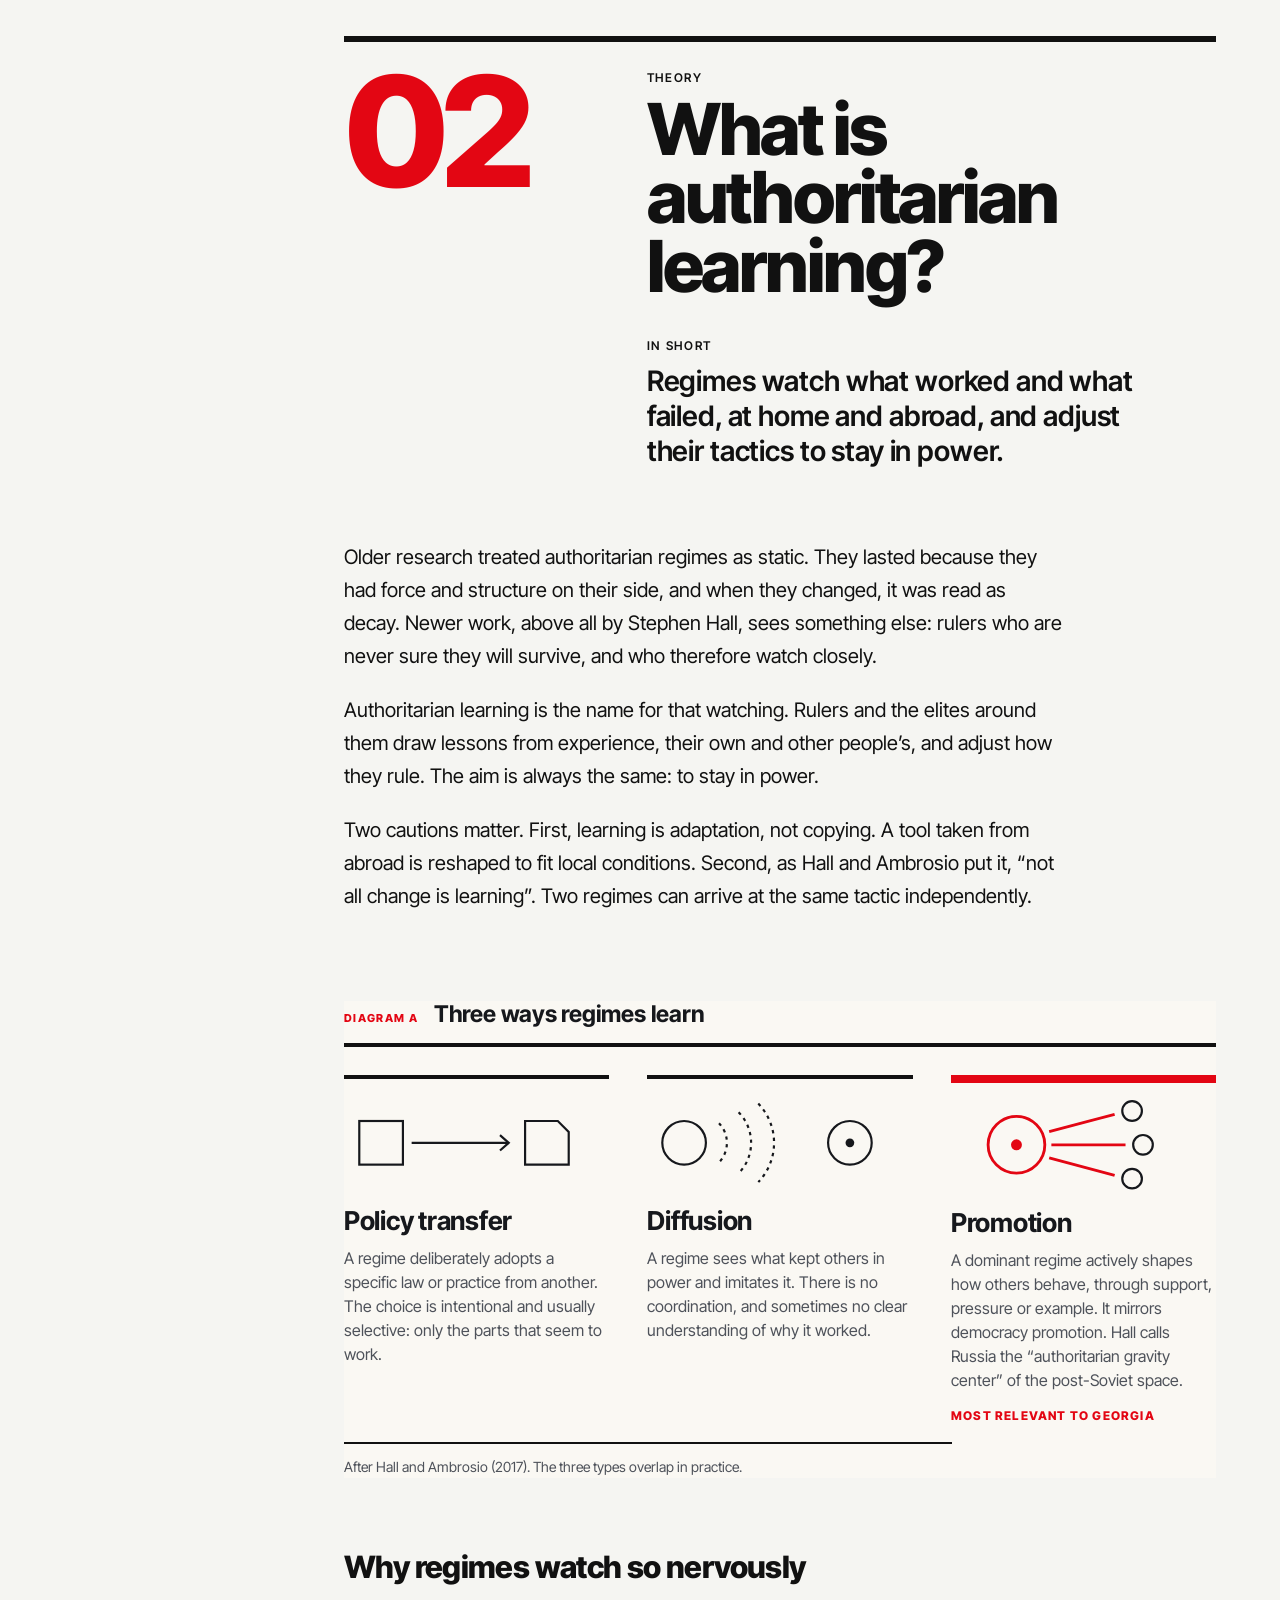
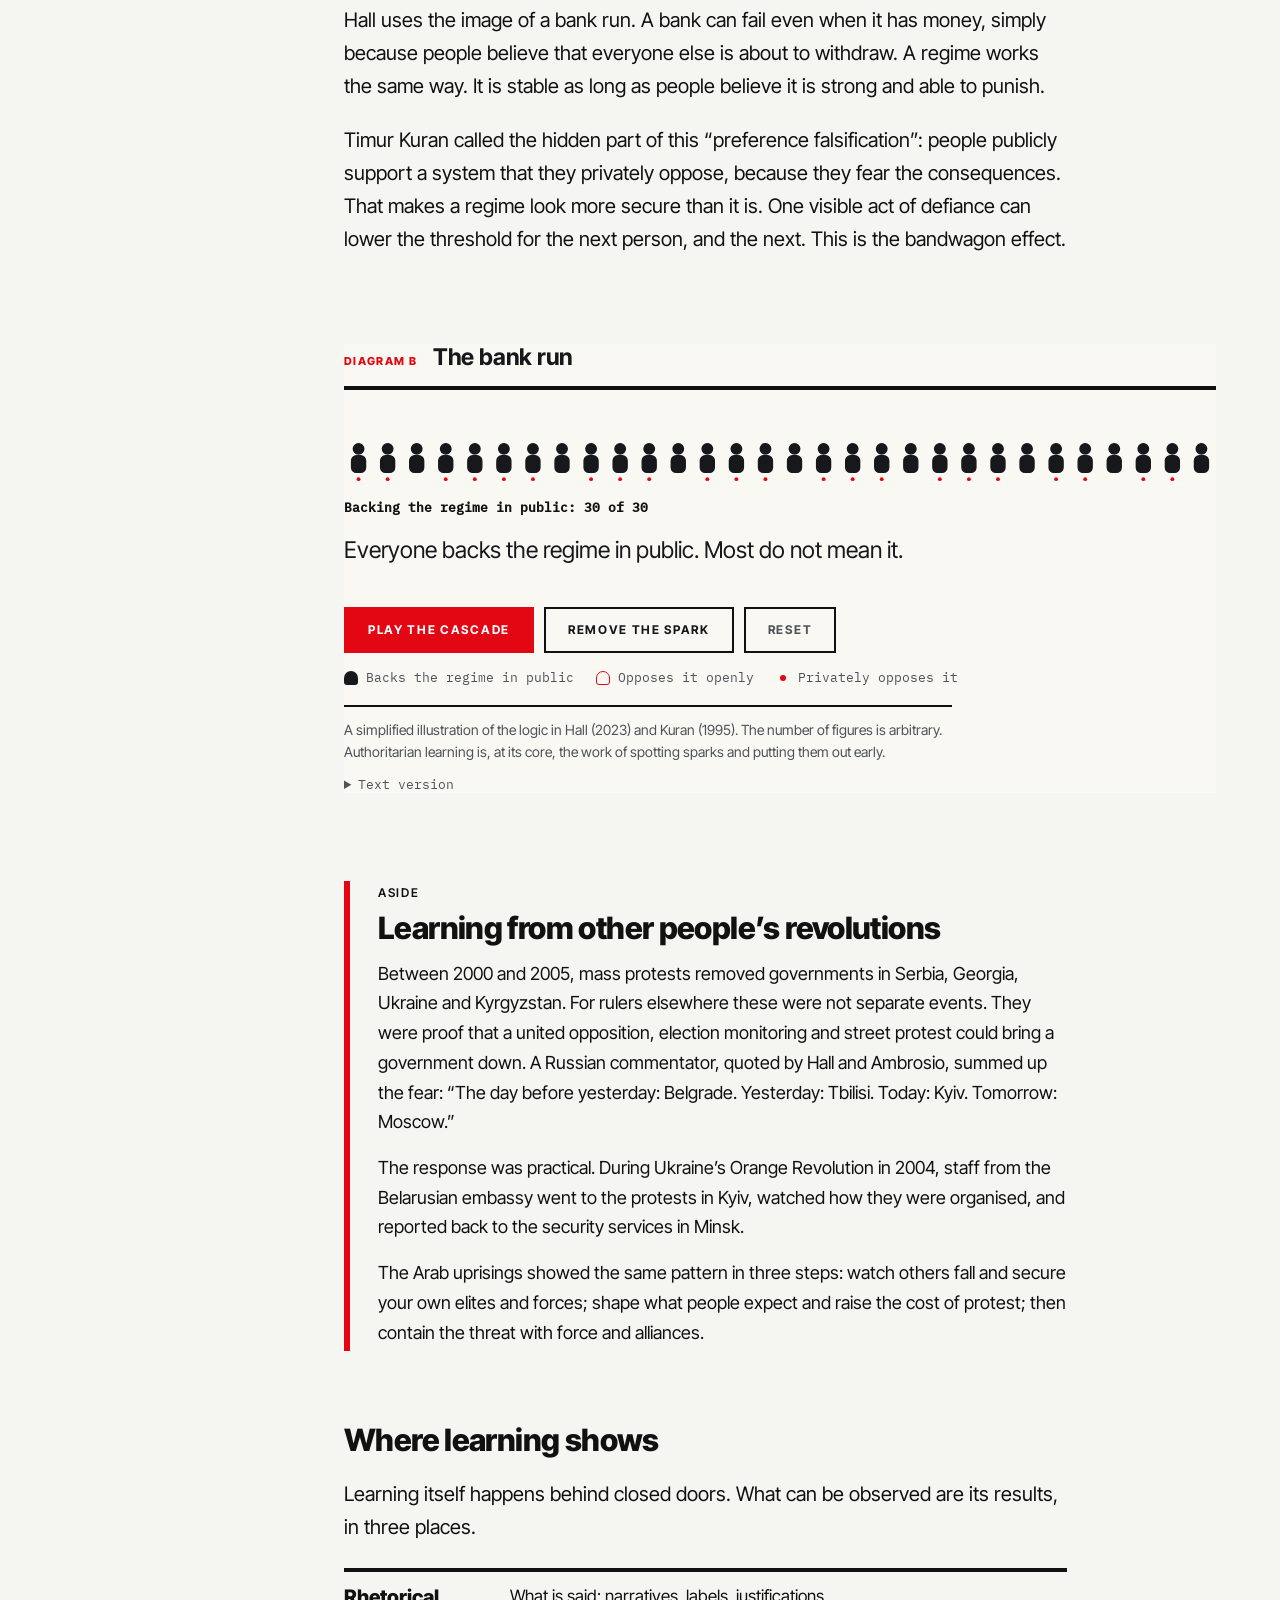
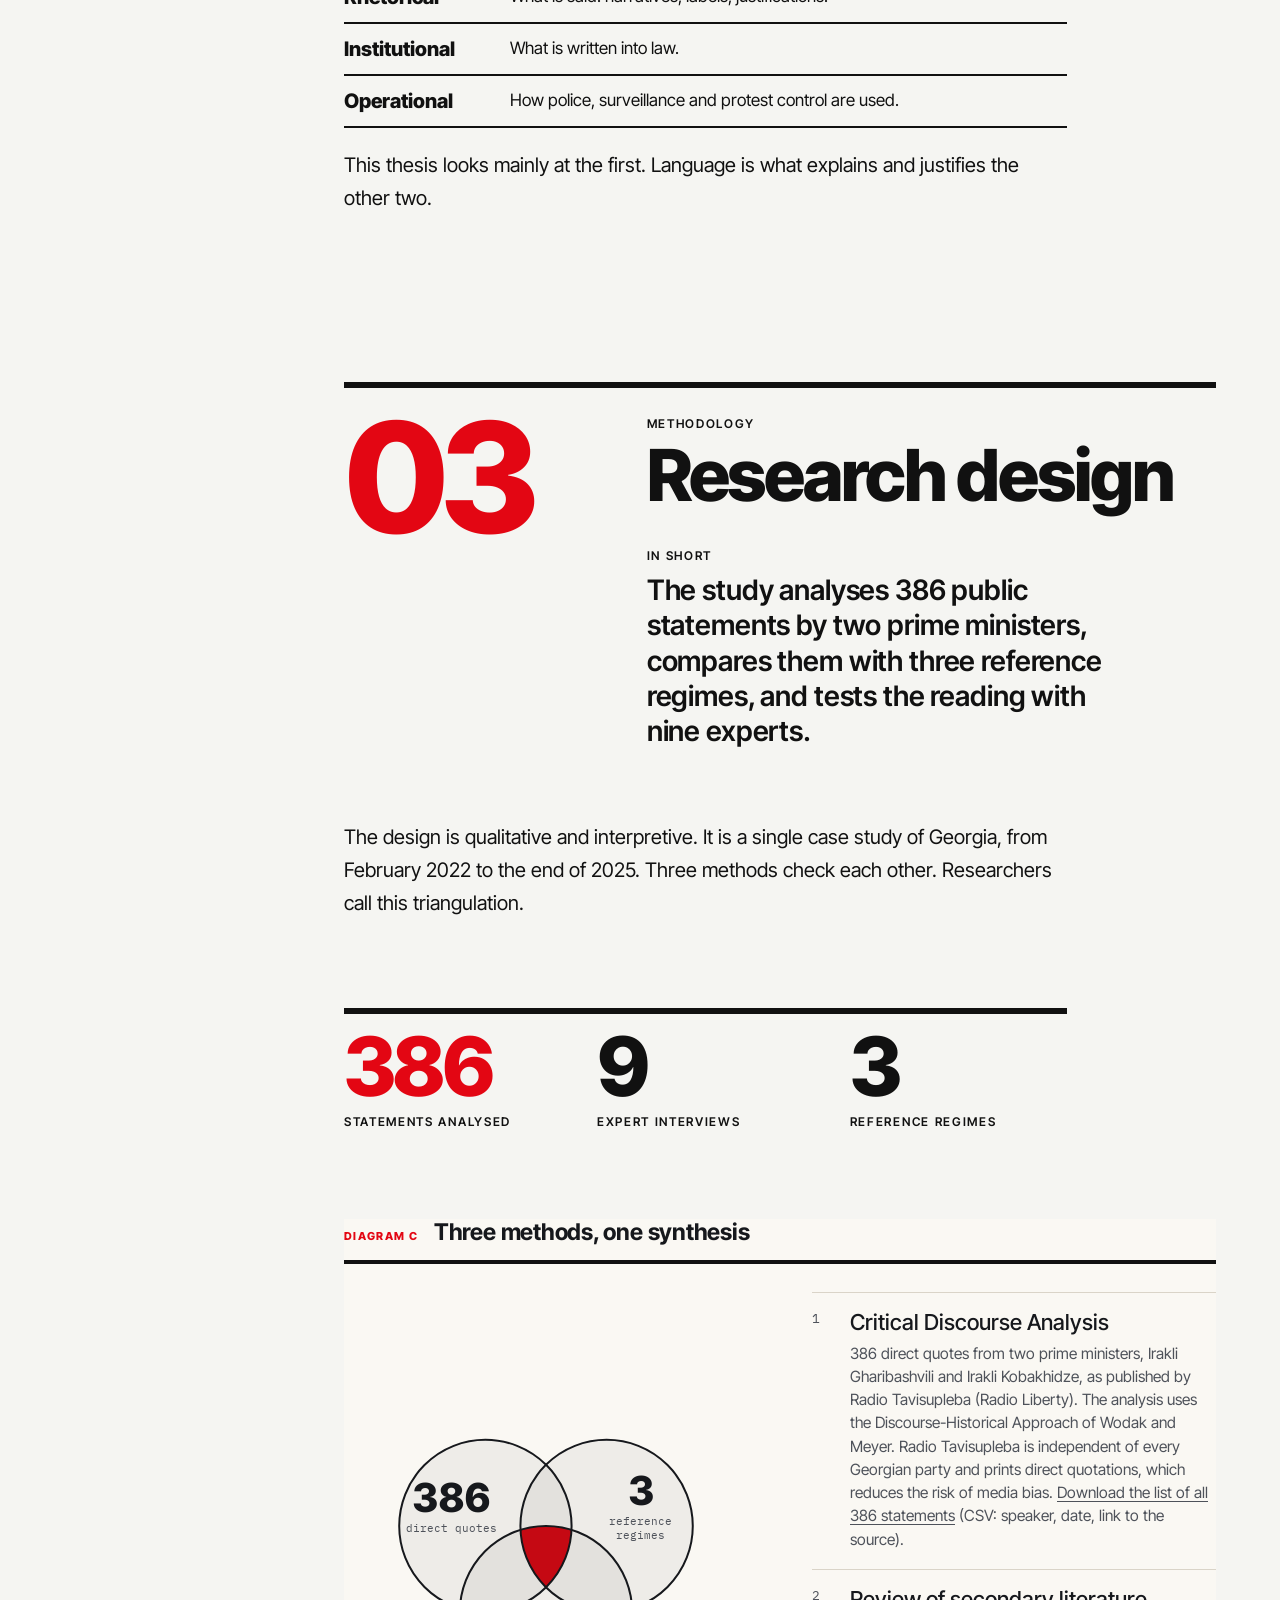
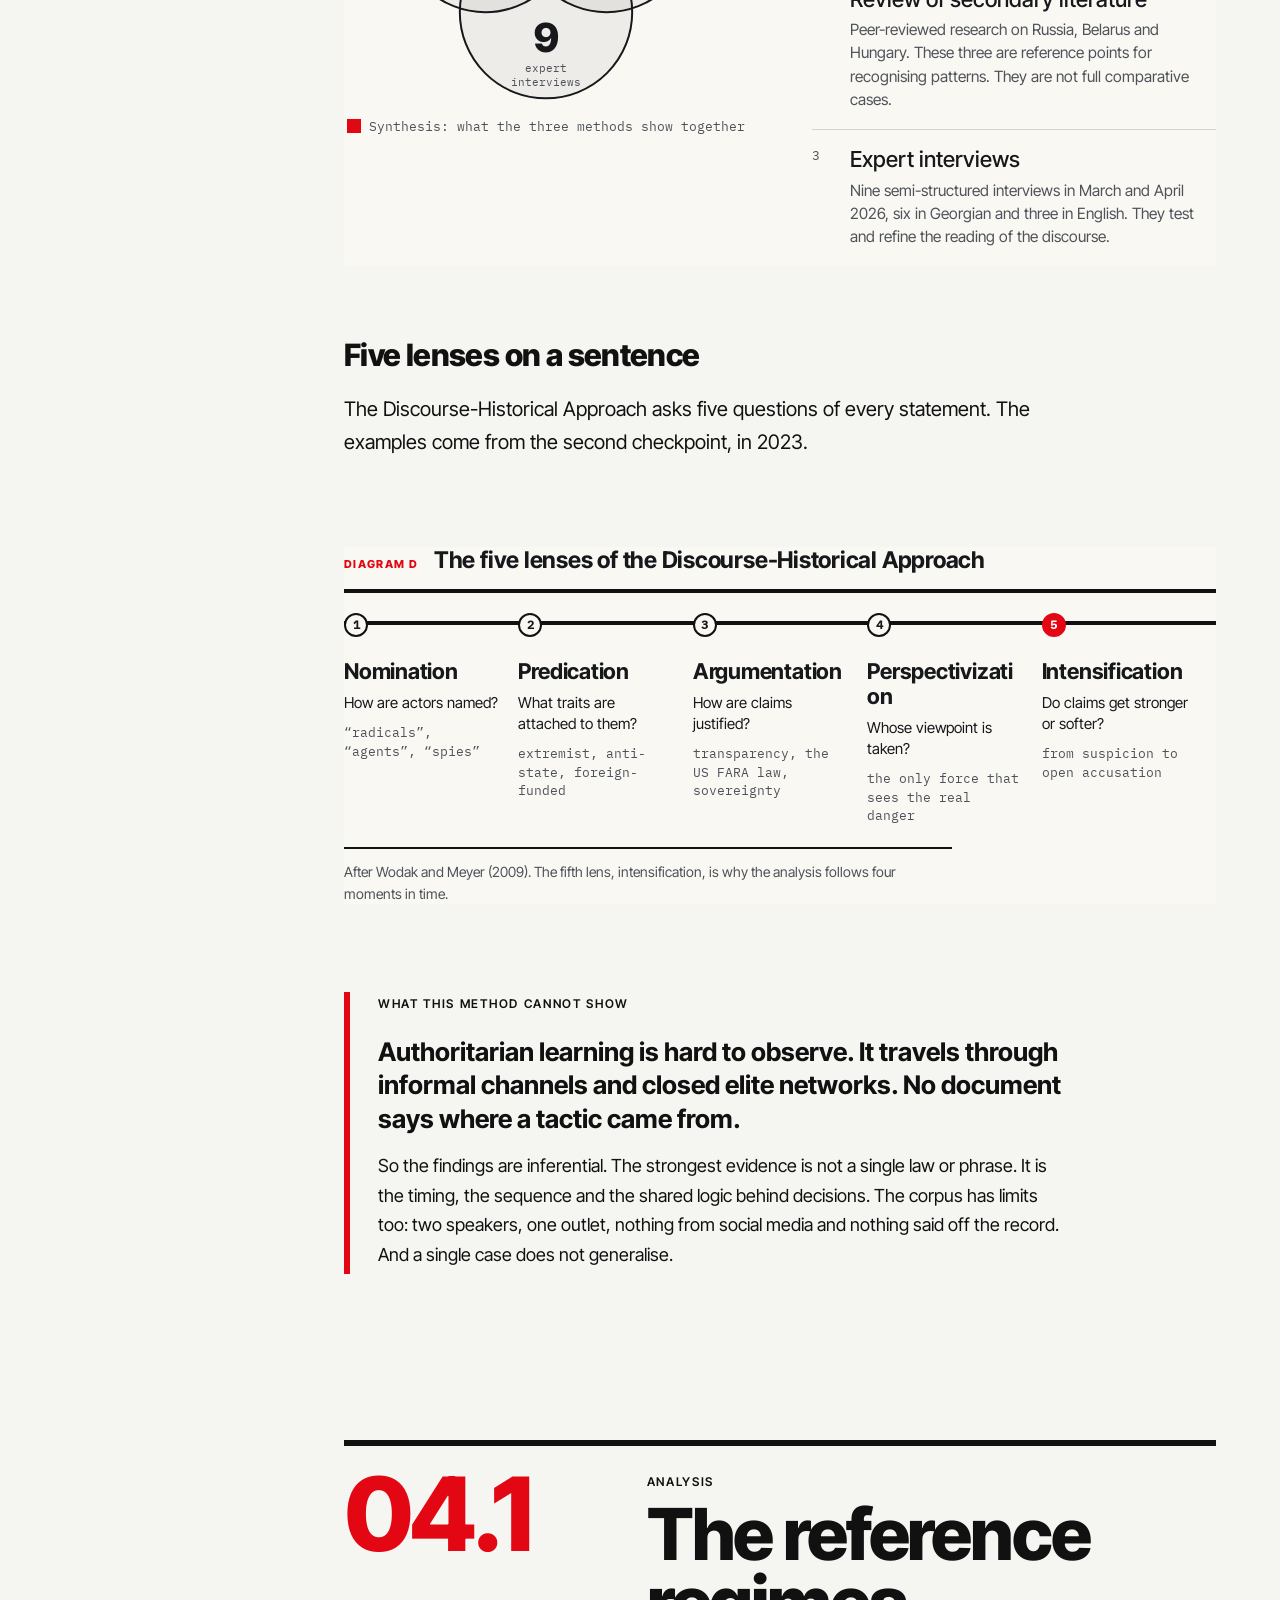
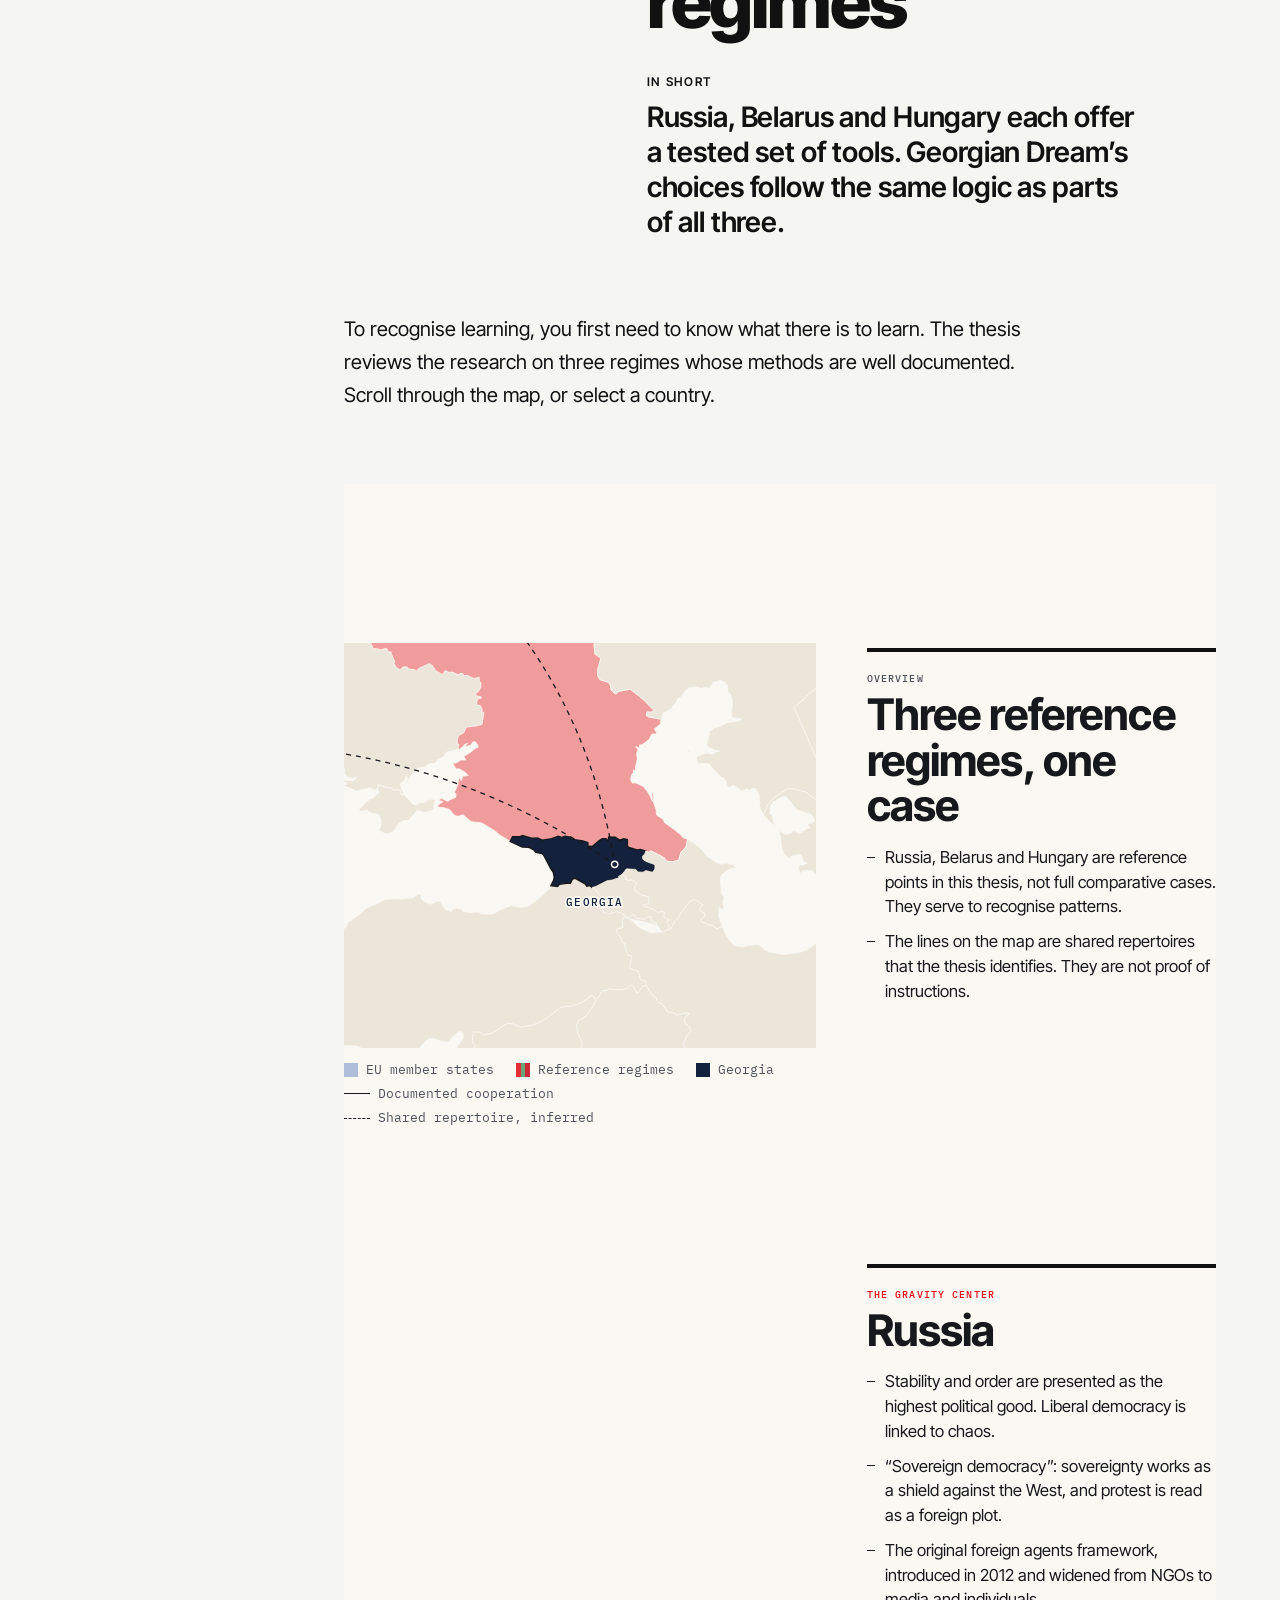
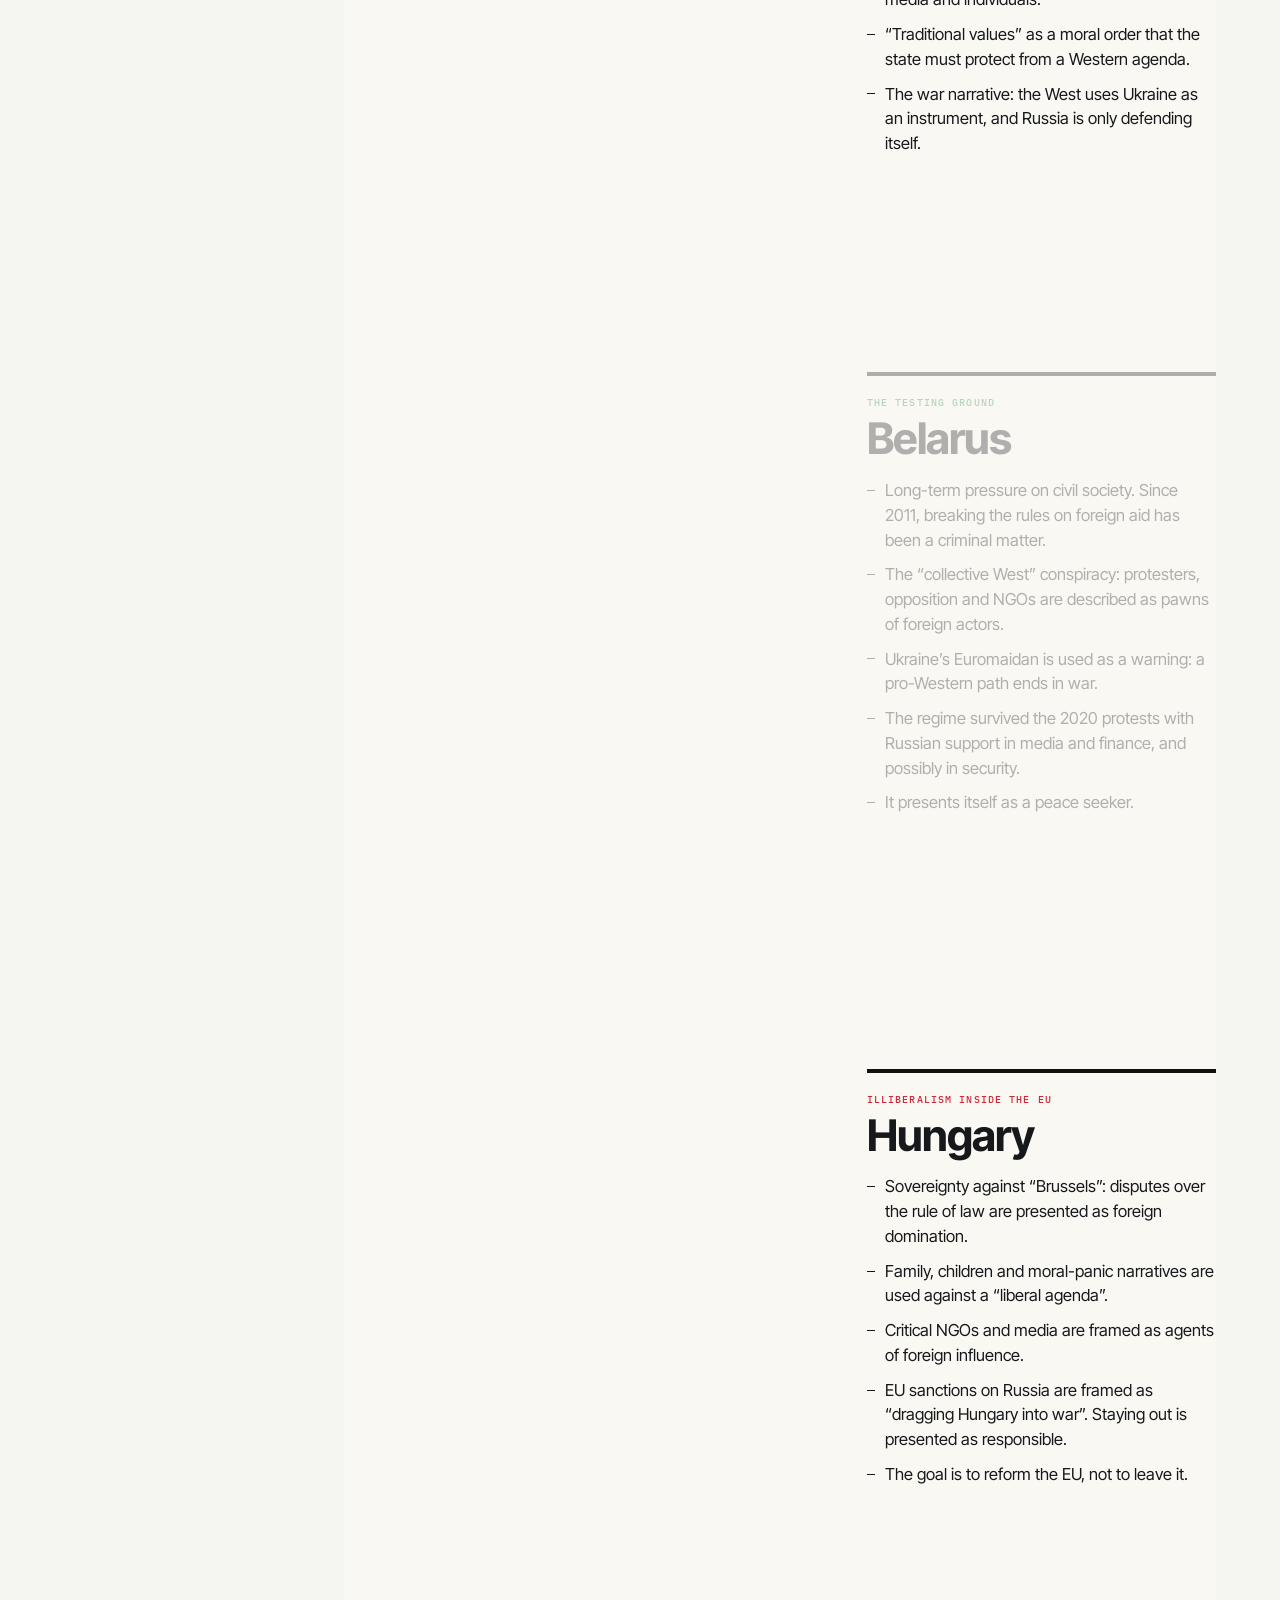
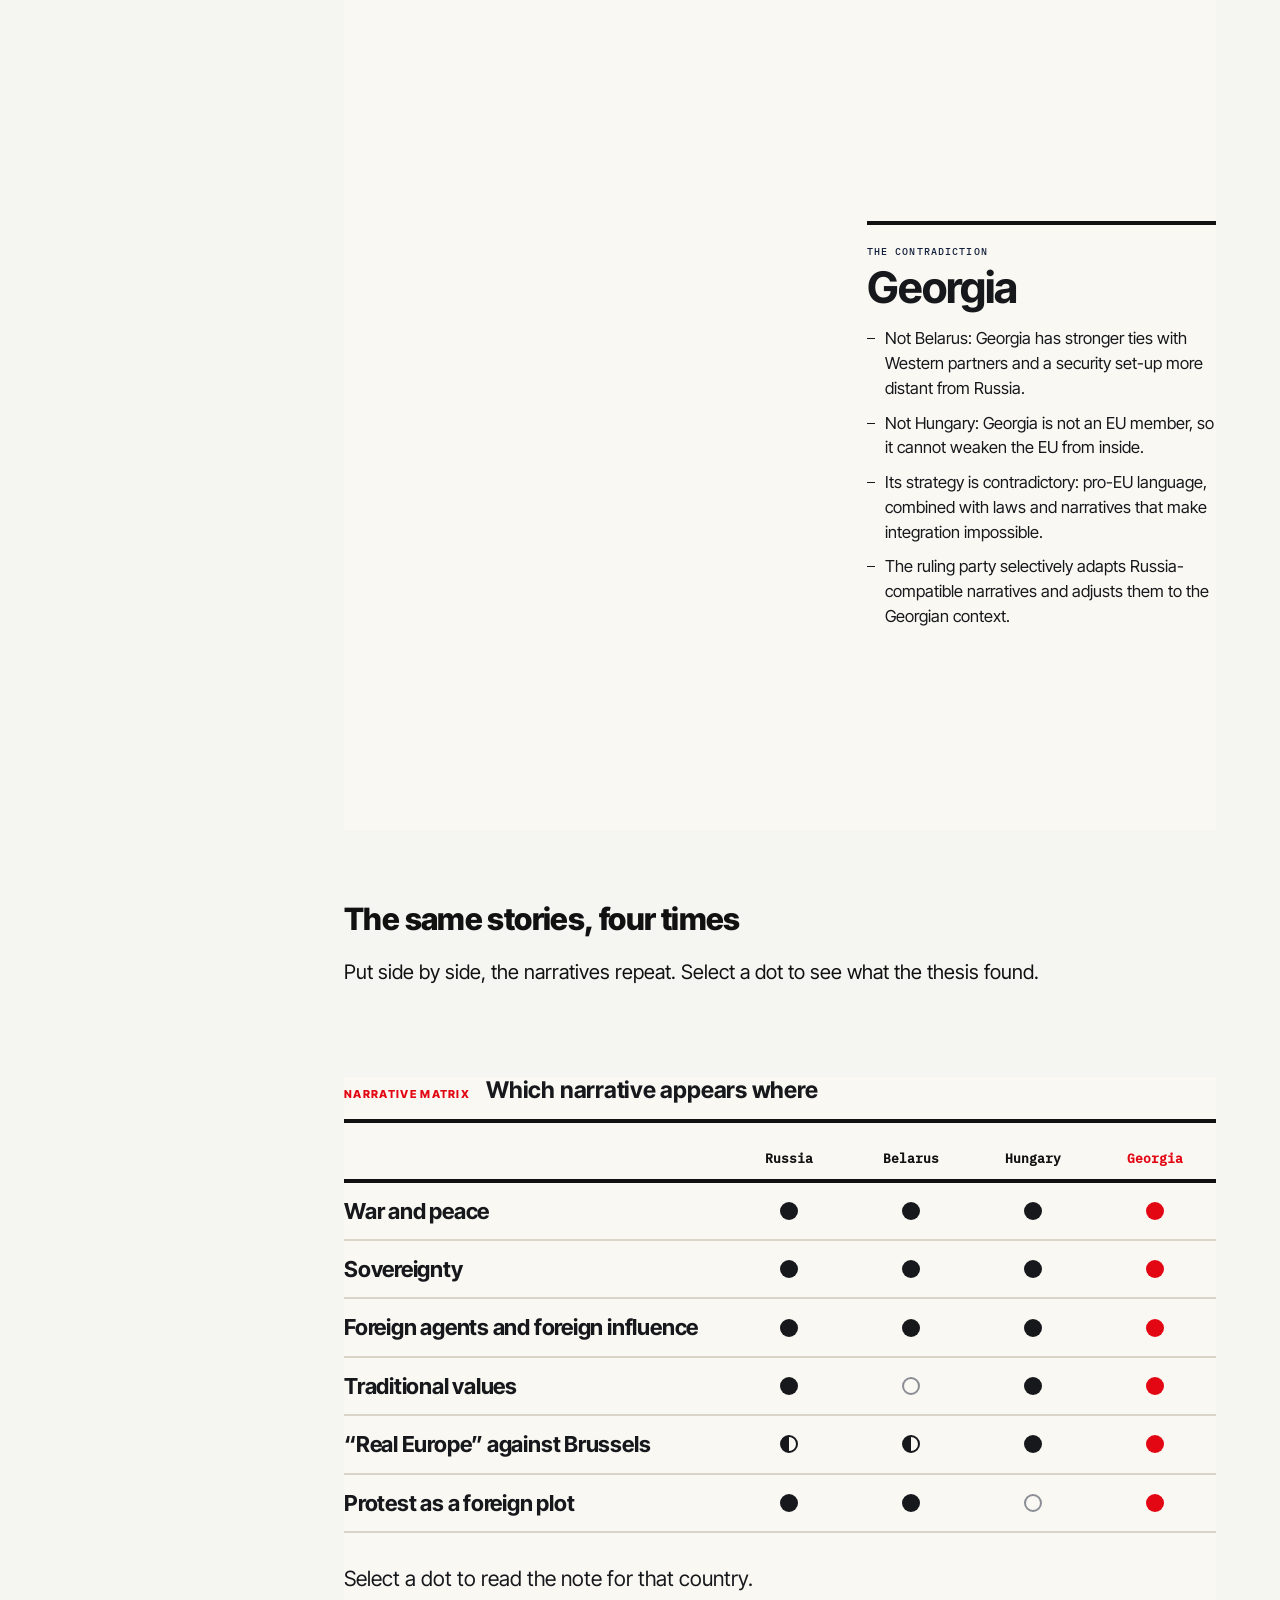
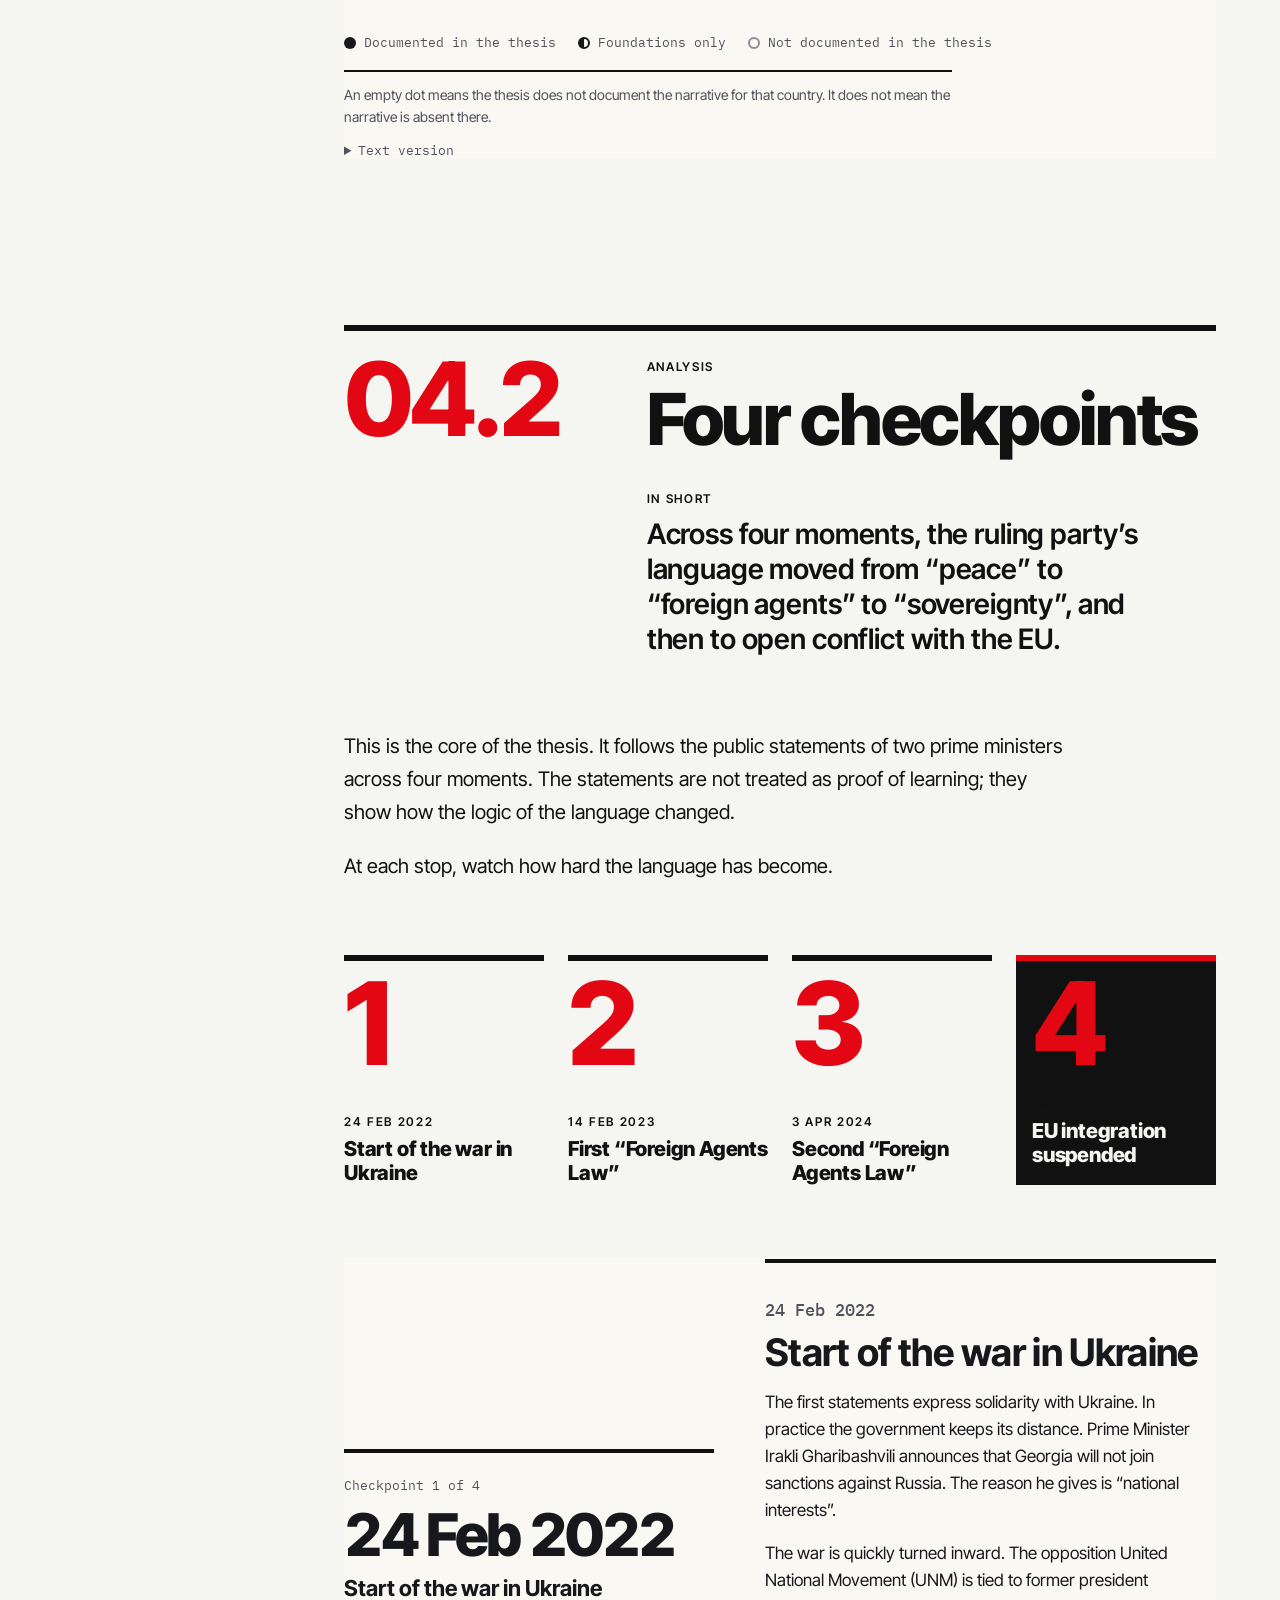
==== commit 5a7cb478: "Use authoritariangeorgia.com in canonical and preview URLs" ====
--- a/index.html
+++ b/index.html
@@ -14,19 +14,19 @@
 <meta property="og:type" content="article">
 <meta property="og:title" content="Between Brussels and Moscow">
 <meta property="og:description" content="How Georgia’s ruling party borrowed the survival tactics of other authoritarian regimes, and what it cost the country.">
-<meta property="og:image" content="https://rogavanikolozi-a11y.github.io/Authoritarian-Georgia/images/preview-swiss.png">
+<meta property="og:image" content="https://authoritariangeorgia.com/images/preview-swiss.png">
 <meta property="og:image:width" content="1200">
 <meta property="og:image:height" content="630">
 <meta property="og:image:alt" content="The title Between Brussels and Moscow beside a red circle with halftone portraits, and a line from Brussels to Moscow.">
-<link rel="canonical" href="https://rogavanikolozi-a11y.github.io/Authoritarian-Georgia/">
-<link rel="alternate" hreflang="en" href="https://rogavanikolozi-a11y.github.io/Authoritarian-Georgia/">
-<link rel="alternate" hreflang="ka" href="https://rogavanikolozi-a11y.github.io/Authoritarian-Georgia/ka/">
-<meta property="og:url" content="https://rogavanikolozi-a11y.github.io/Authoritarian-Georgia/">
+<link rel="canonical" href="https://authoritariangeorgia.com/">
+<link rel="alternate" hreflang="en" href="https://authoritariangeorgia.com/">
+<link rel="alternate" hreflang="ka" href="https://authoritariangeorgia.com/ka/">
+<meta property="og:url" content="https://authoritariangeorgia.com/">
 <meta property="og:site_name" content="Nikoloz Rogava">
 <meta name="twitter:card" content="summary_large_image">
 <meta name="twitter:title" content="Between Brussels and Moscow">
 <meta name="twitter:description" content="How Georgia’s ruling party borrowed the survival tactics of other authoritarian regimes, and what it cost the country.">
-<meta name="twitter:image" content="https://rogavanikolozi-a11y.github.io/Authoritarian-Georgia/images/preview-swiss.png">
+<meta name="twitter:image" content="https://authoritariangeorgia.com/images/preview-swiss.png">
 
 <link rel="icon" href="data:image/svg+xml,%3Csvg xmlns='http://www.w3.org/2000/svg' viewBox='0 0 32 32'%3E%3Crect width='32' height='32' fill='%23FAF8F3'/%3E%3Cpath d='M4 16h24' stroke='%231B1A17' stroke-width='1.5'/%3E%3Cpath d='M4 12v8' stroke='%231F3F73' stroke-width='2.5'/%3E%3Cpath d='M28 12v8' stroke='%239A4B24' stroke-width='2.5'/%3E%3Ccircle cx='19' cy='16' r='3.5' fill='%237D1F35'/%3E%3C/svg%3E">
 <link rel="preload" href="fonts/newsreader-latin-opsz-normal.woff2" as="font" type="font/woff2" crossorigin>
@@ -48,7 +48,7 @@
   "@graph": [
     {
       "@type": "Person",
-      "@id": "https://rogavanikolozi-a11y.github.io/Authoritarian-Georgia/#person",
+      "@id": "https://authoritariangeorgia.com/#person",
       "name": "Nikoloz Rogava",
       "jobTitle": "Political Analyst",
       "worksFor": { "@type": "Organization", "name": "TV Formula" },
@@ -57,17 +57,17 @@
         { "@type": "CollegeOrUniversity", "name": "Tbilisi State University" }
       ],
       "knowsAbout": ["Authoritarian learning", "EU-Georgia relations", "Eastern Partnership", "Post-Soviet politics"],
-      "url": "https://rogavanikolozi-a11y.github.io/Authoritarian-Georgia/",
-      "image": "https://rogavanikolozi-a11y.github.io/Authoritarian-Georgia/images/portrait.jpg",
+      "url": "https://authoritariangeorgia.com/",
+      "image": "https://authoritariangeorgia.com/images/portrait.jpg",
       "sameAs": ["https://www.linkedin.com/in/nikoloz-rogava-43b50126a/"]
     },
     {
       "@type": "Thesis",
       "name": "Between Brussels and Moscow: Authoritarian Learning as a Tool of Power Consolidation in Georgia",
-      "author": { "@id": "https://rogavanikolozi-a11y.github.io/Authoritarian-Georgia/#person" },
+      "author": { "@id": "https://authoritariangeorgia.com/#person" },
       "datePublished": "2026",
       "inSupportOf": "MA",
-      "url": "https://rogavanikolozi-a11y.github.io/Authoritarian-Georgia/",
+      "url": "https://authoritariangeorgia.com/",
       "sameAs": "https://dspace.ut.ee/items/77e28aac-2990-48bd-a091-a60995d9a4b0",
       "sourceOrganization": { "@type": "CollegeOrUniversity", "name": "University of Tartu, Johan Skytte Institute of Political Studies" }
     }
